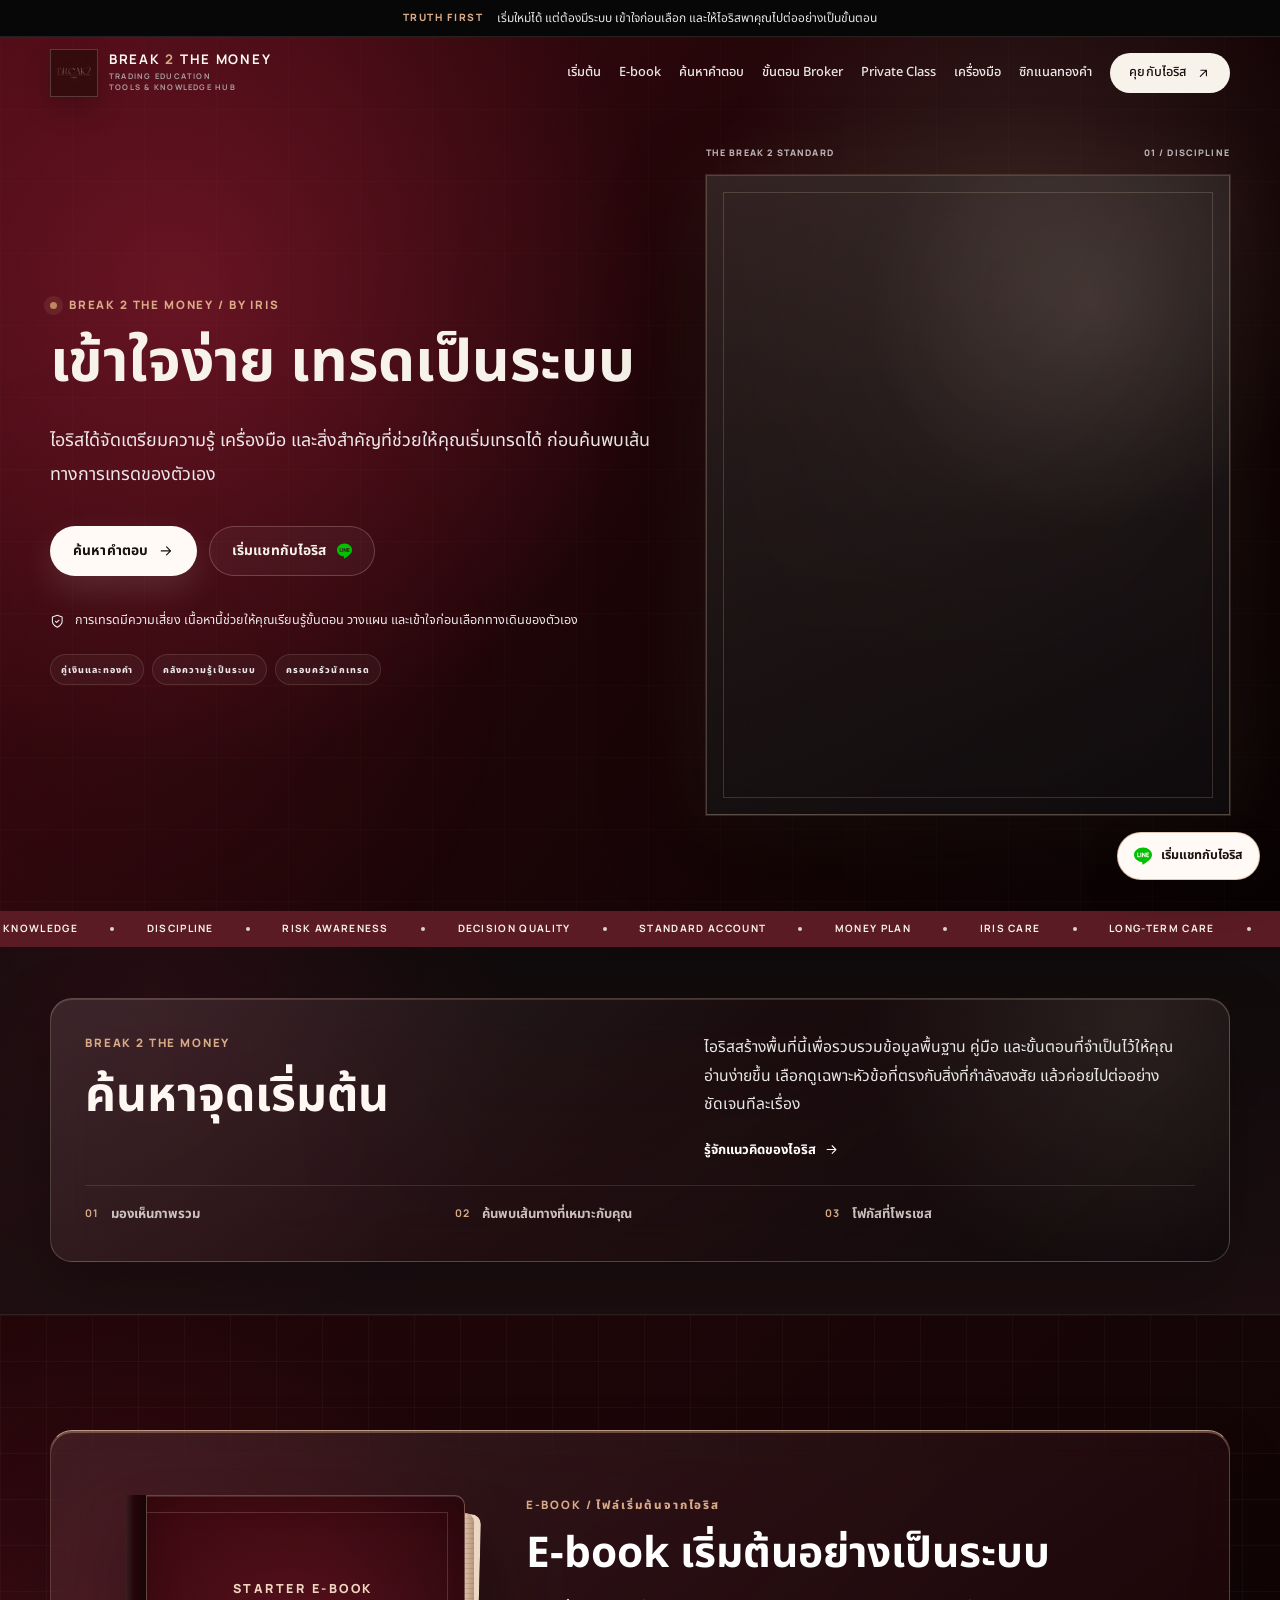
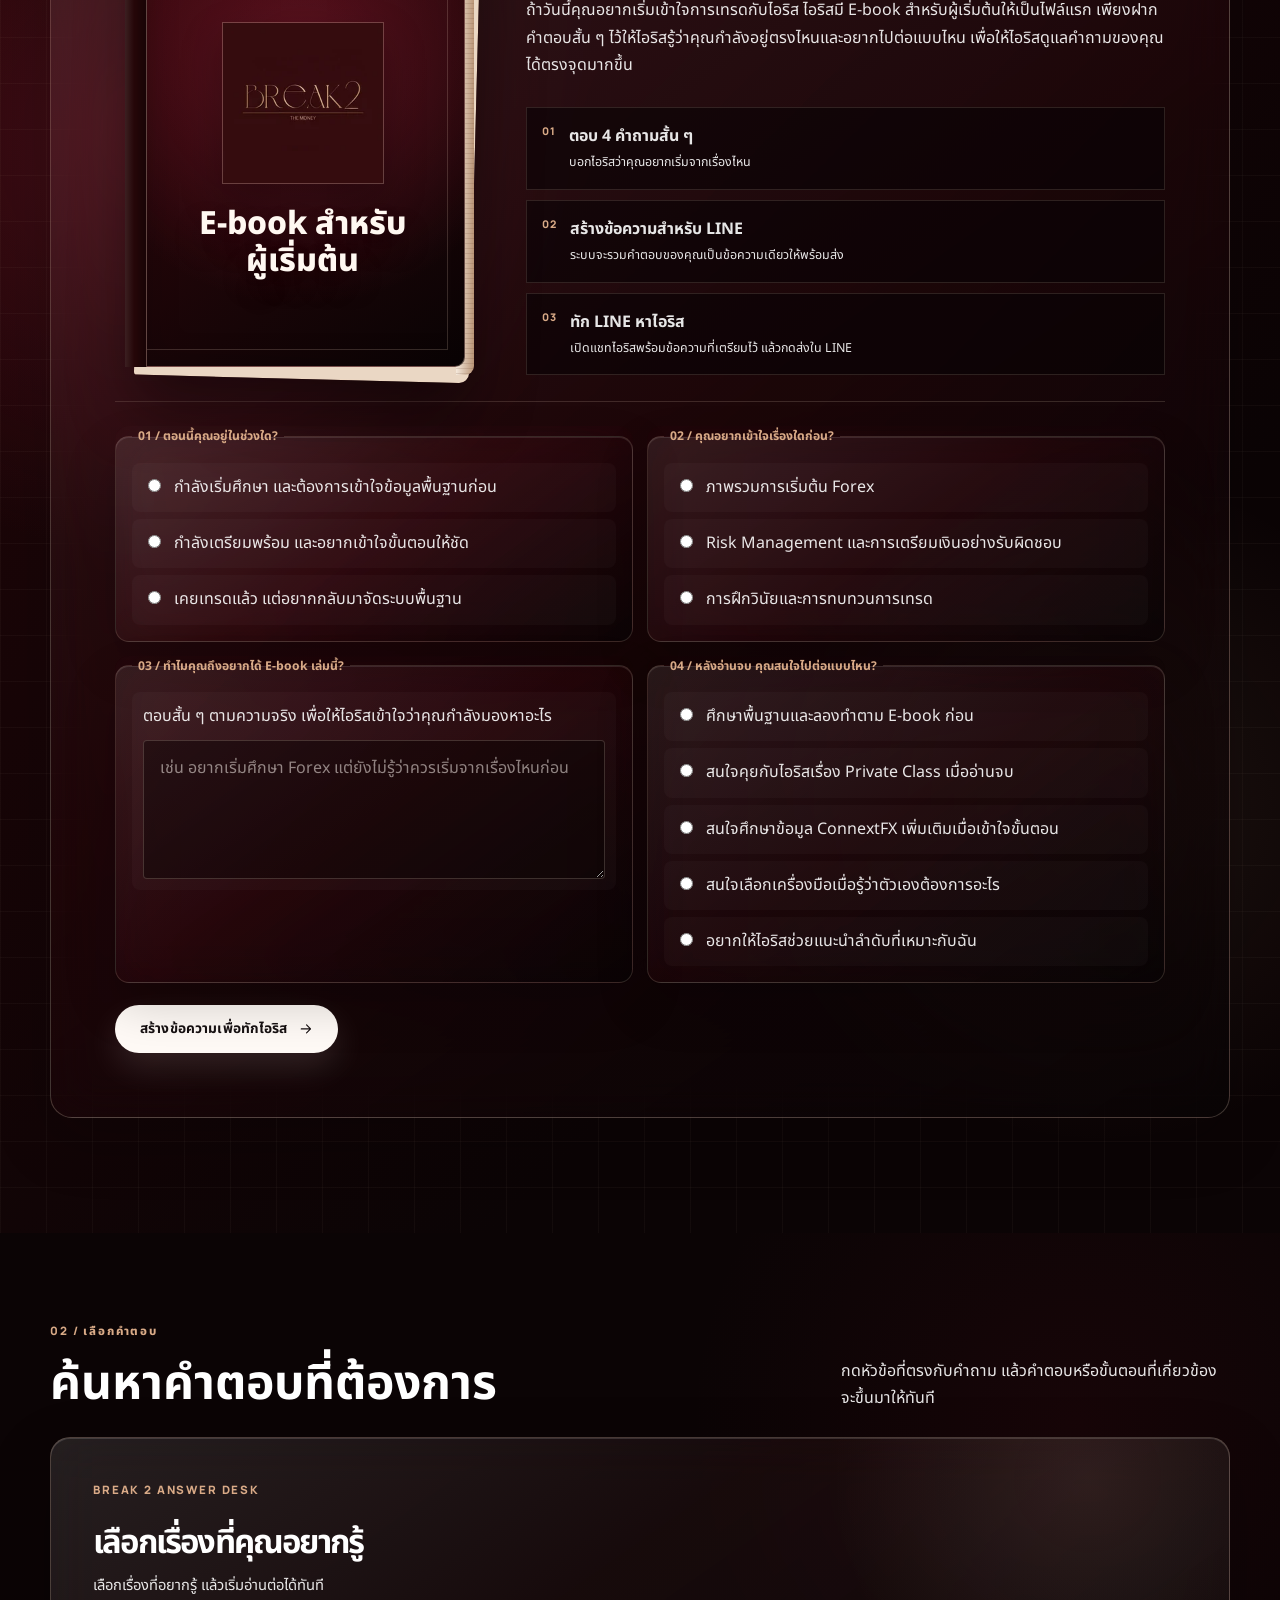
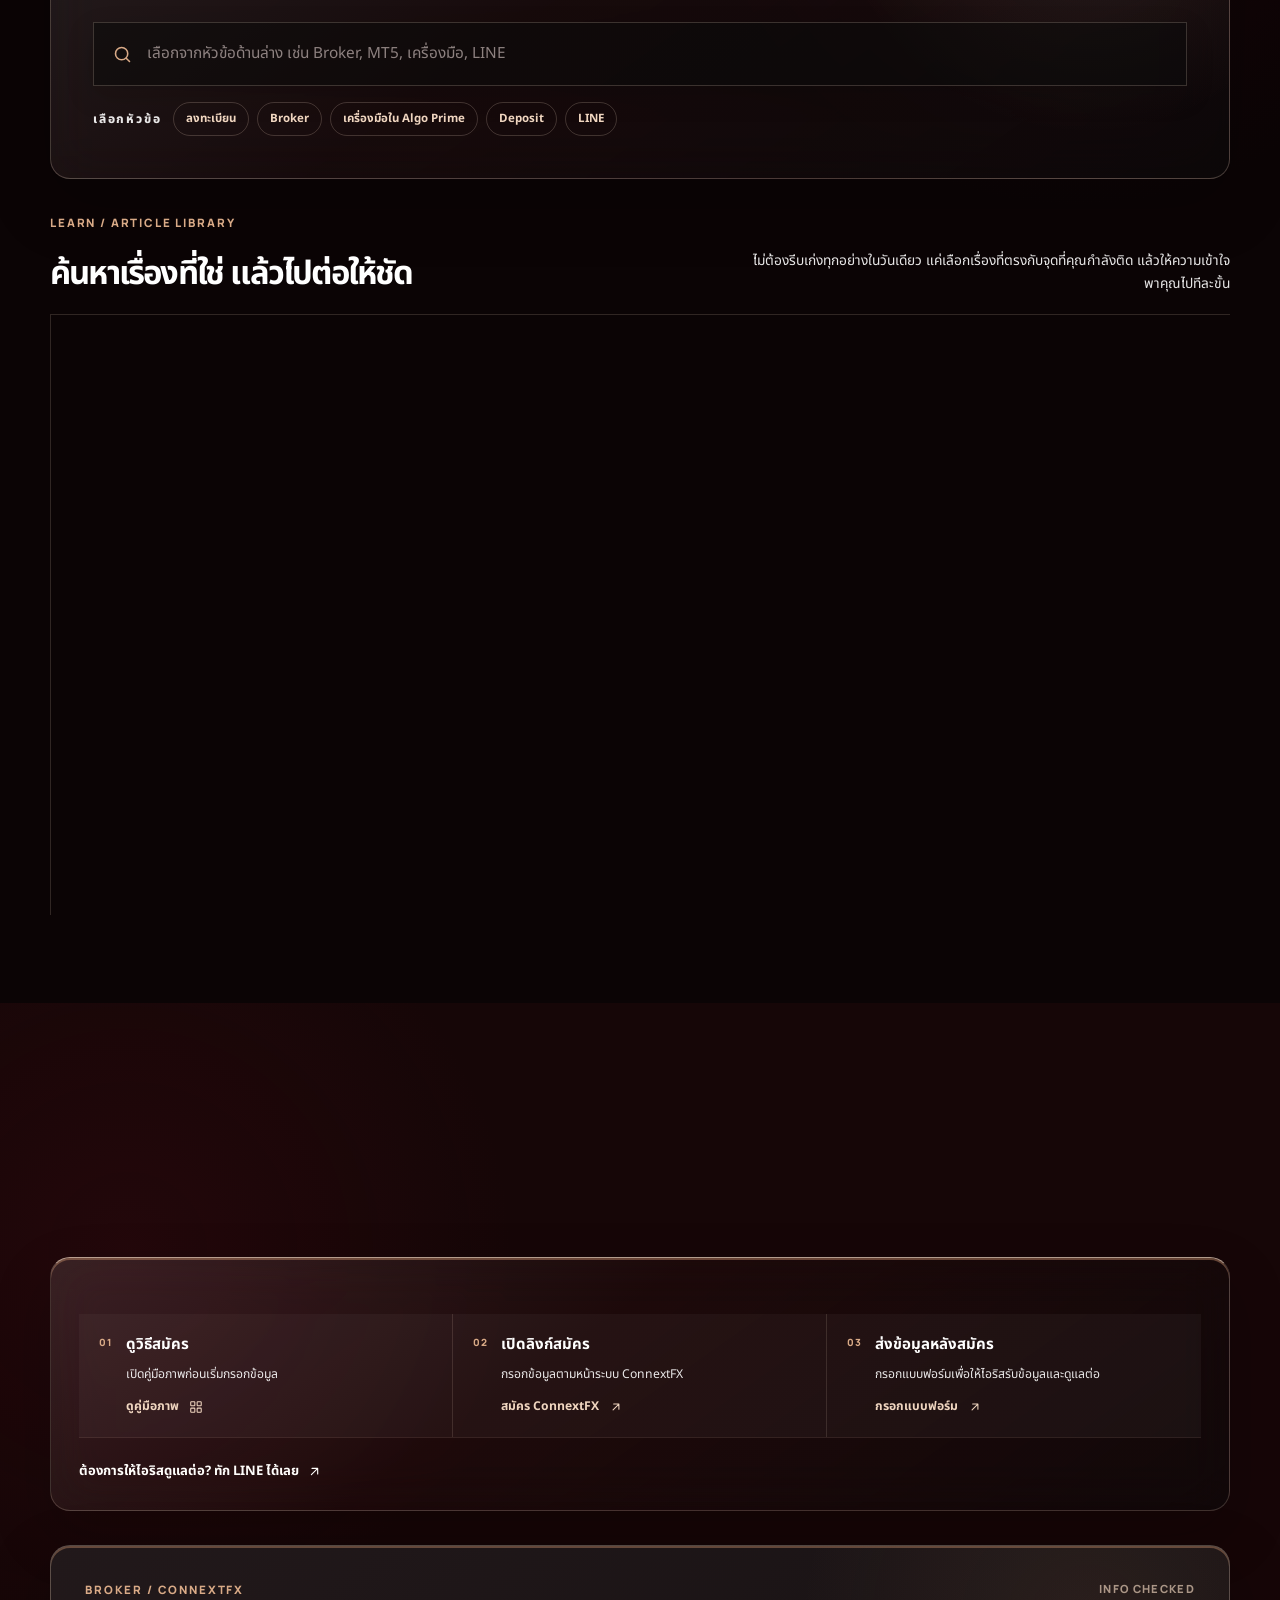
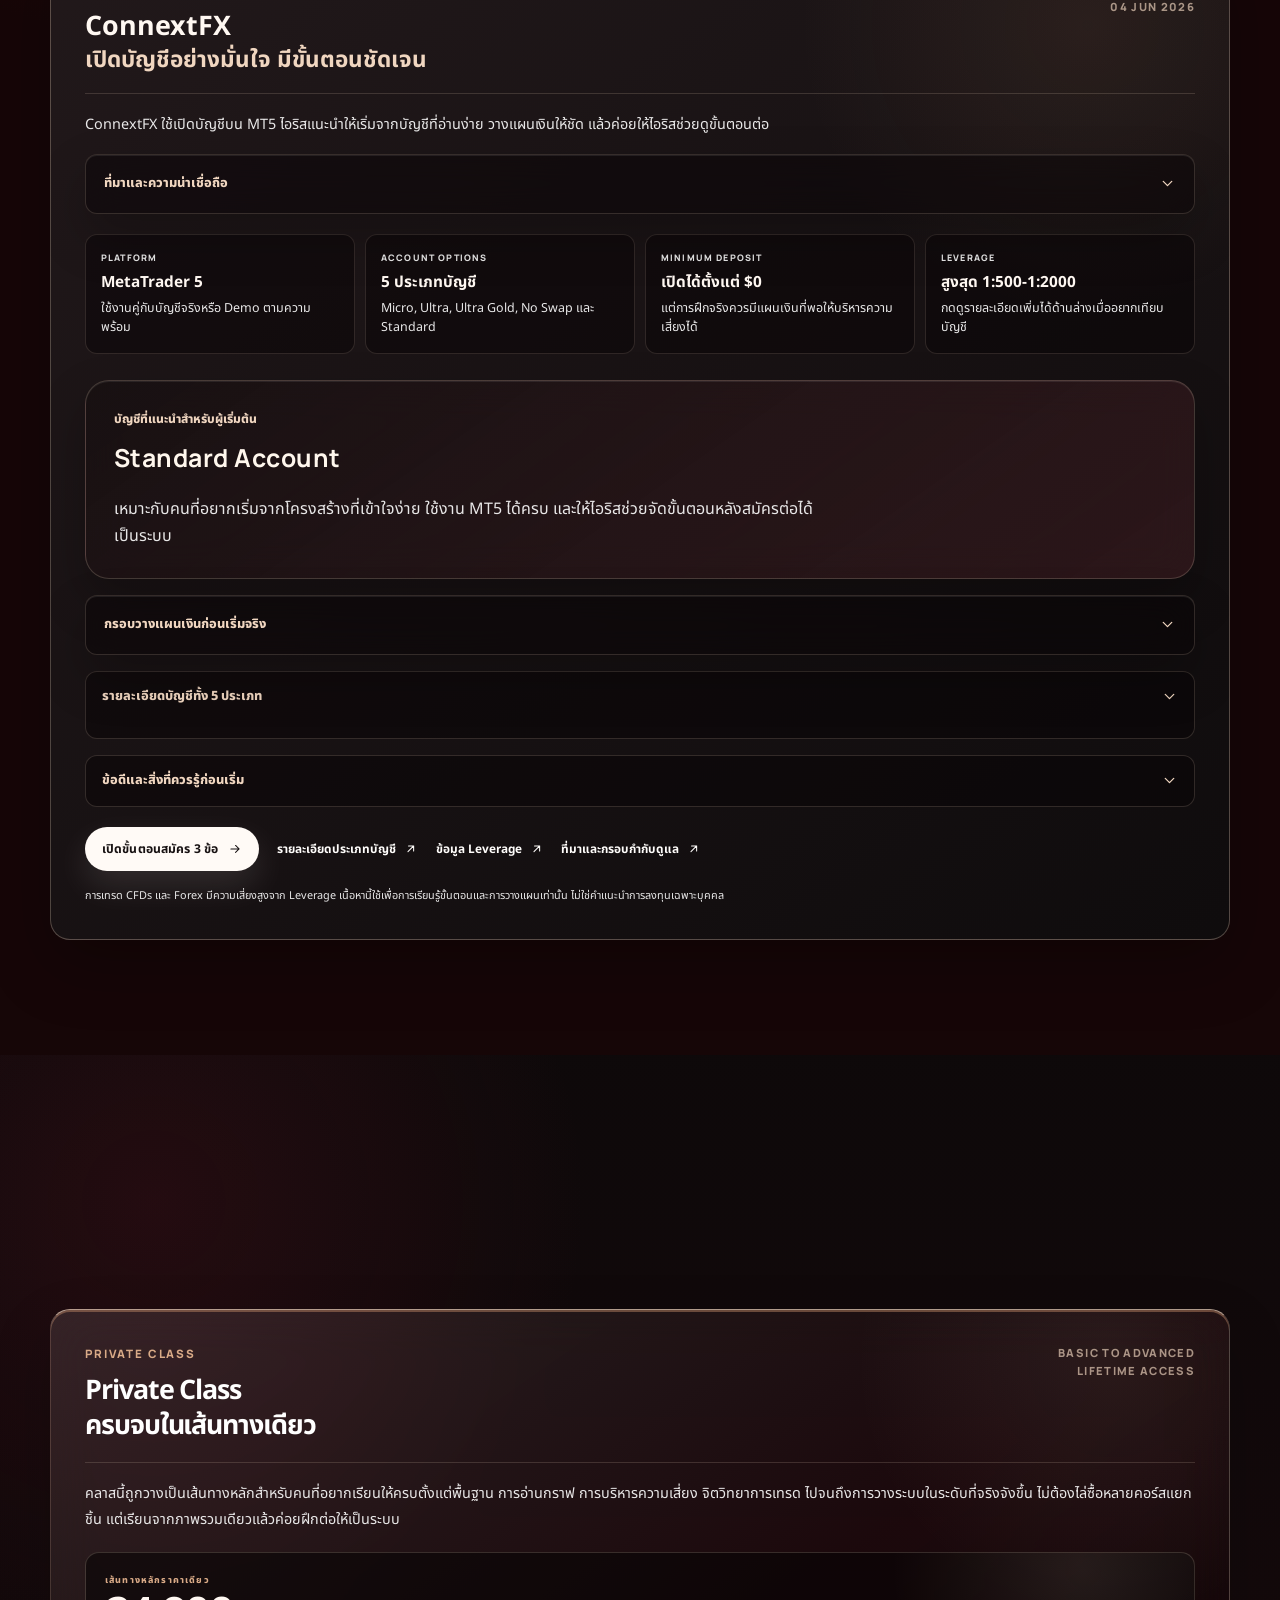
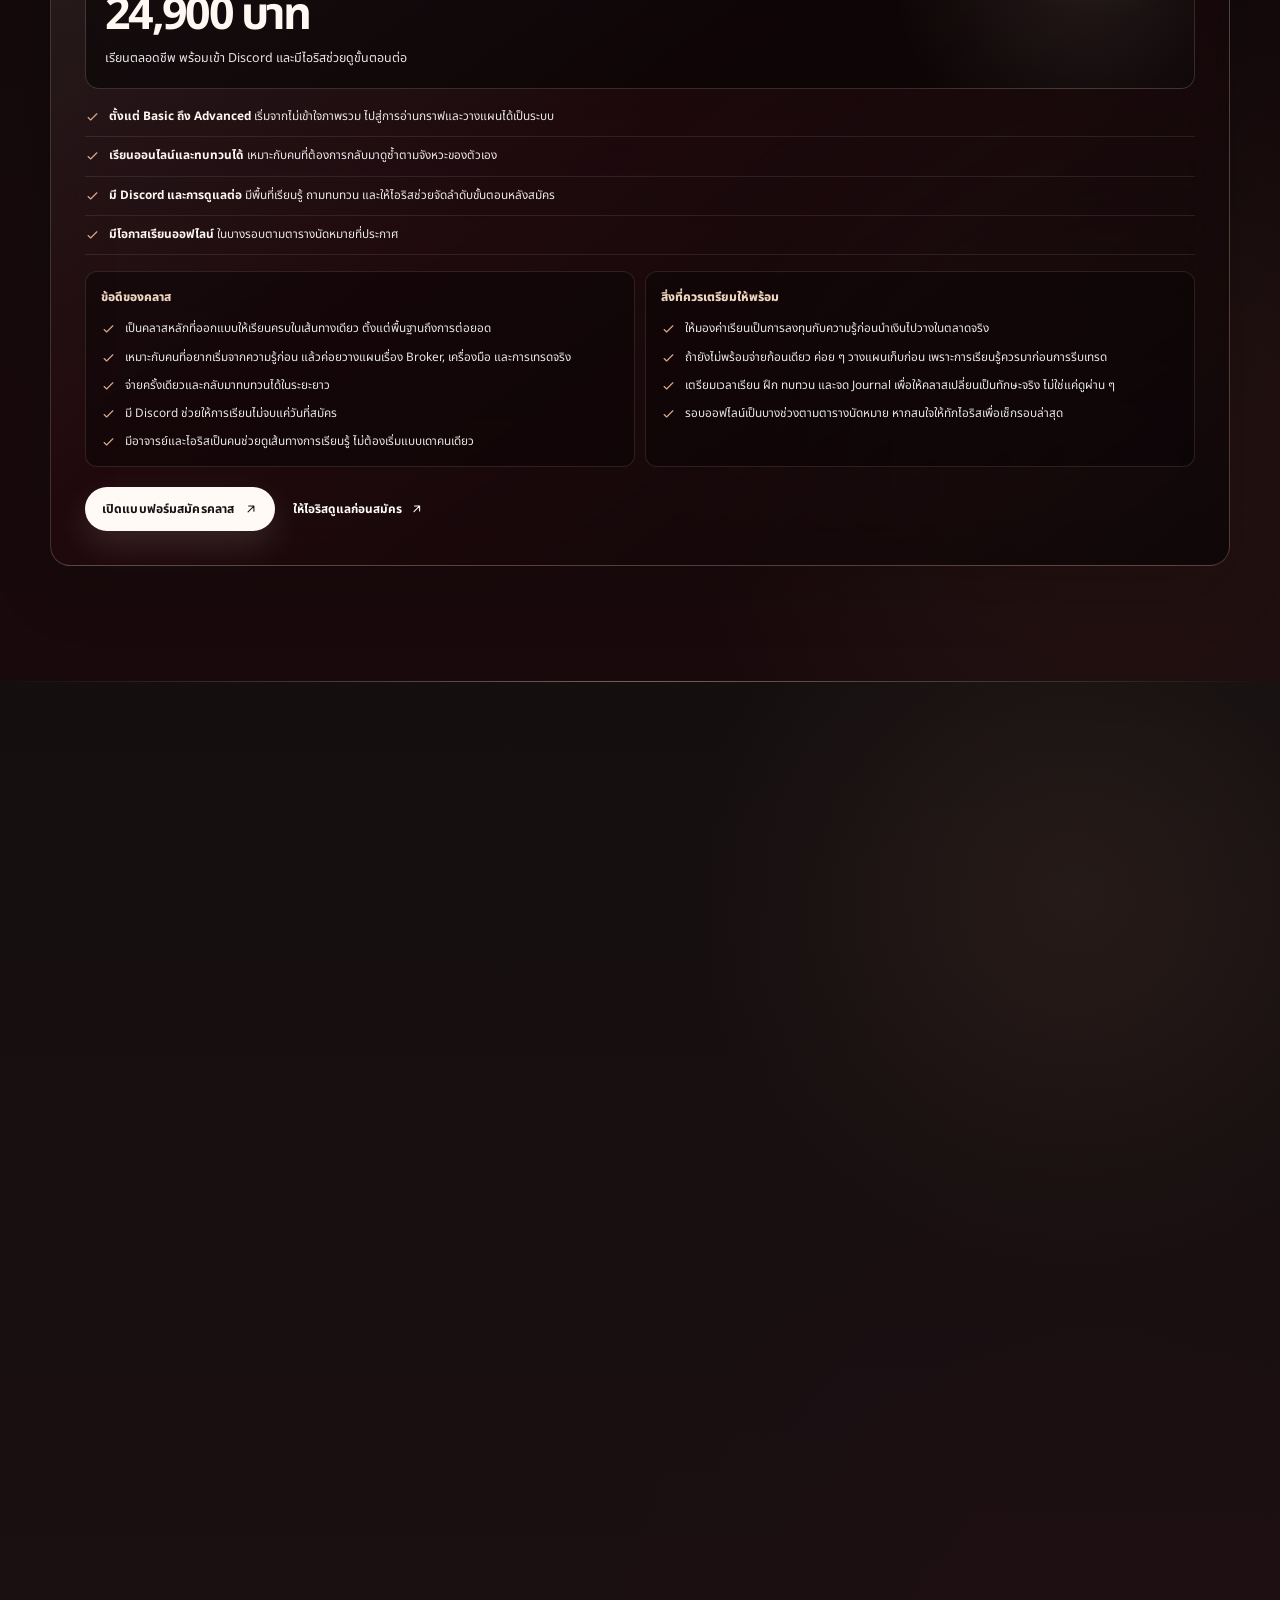
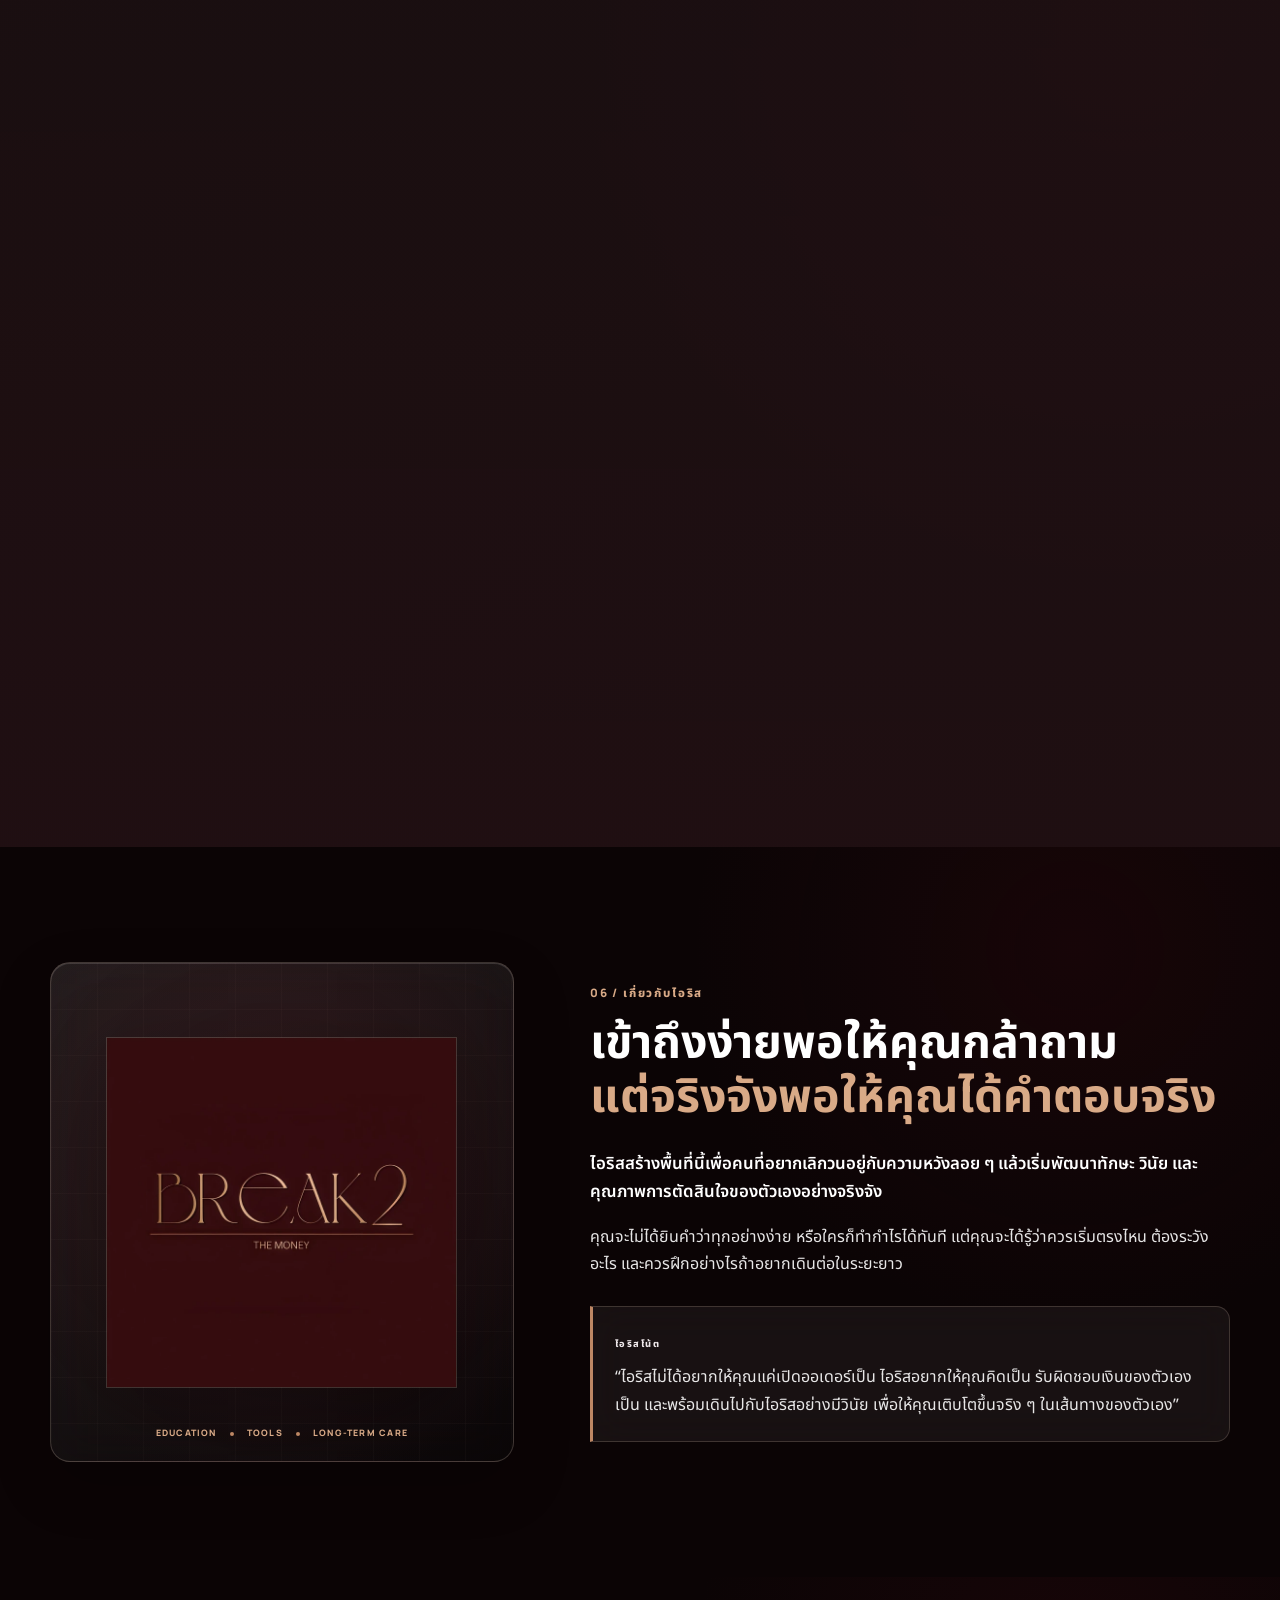
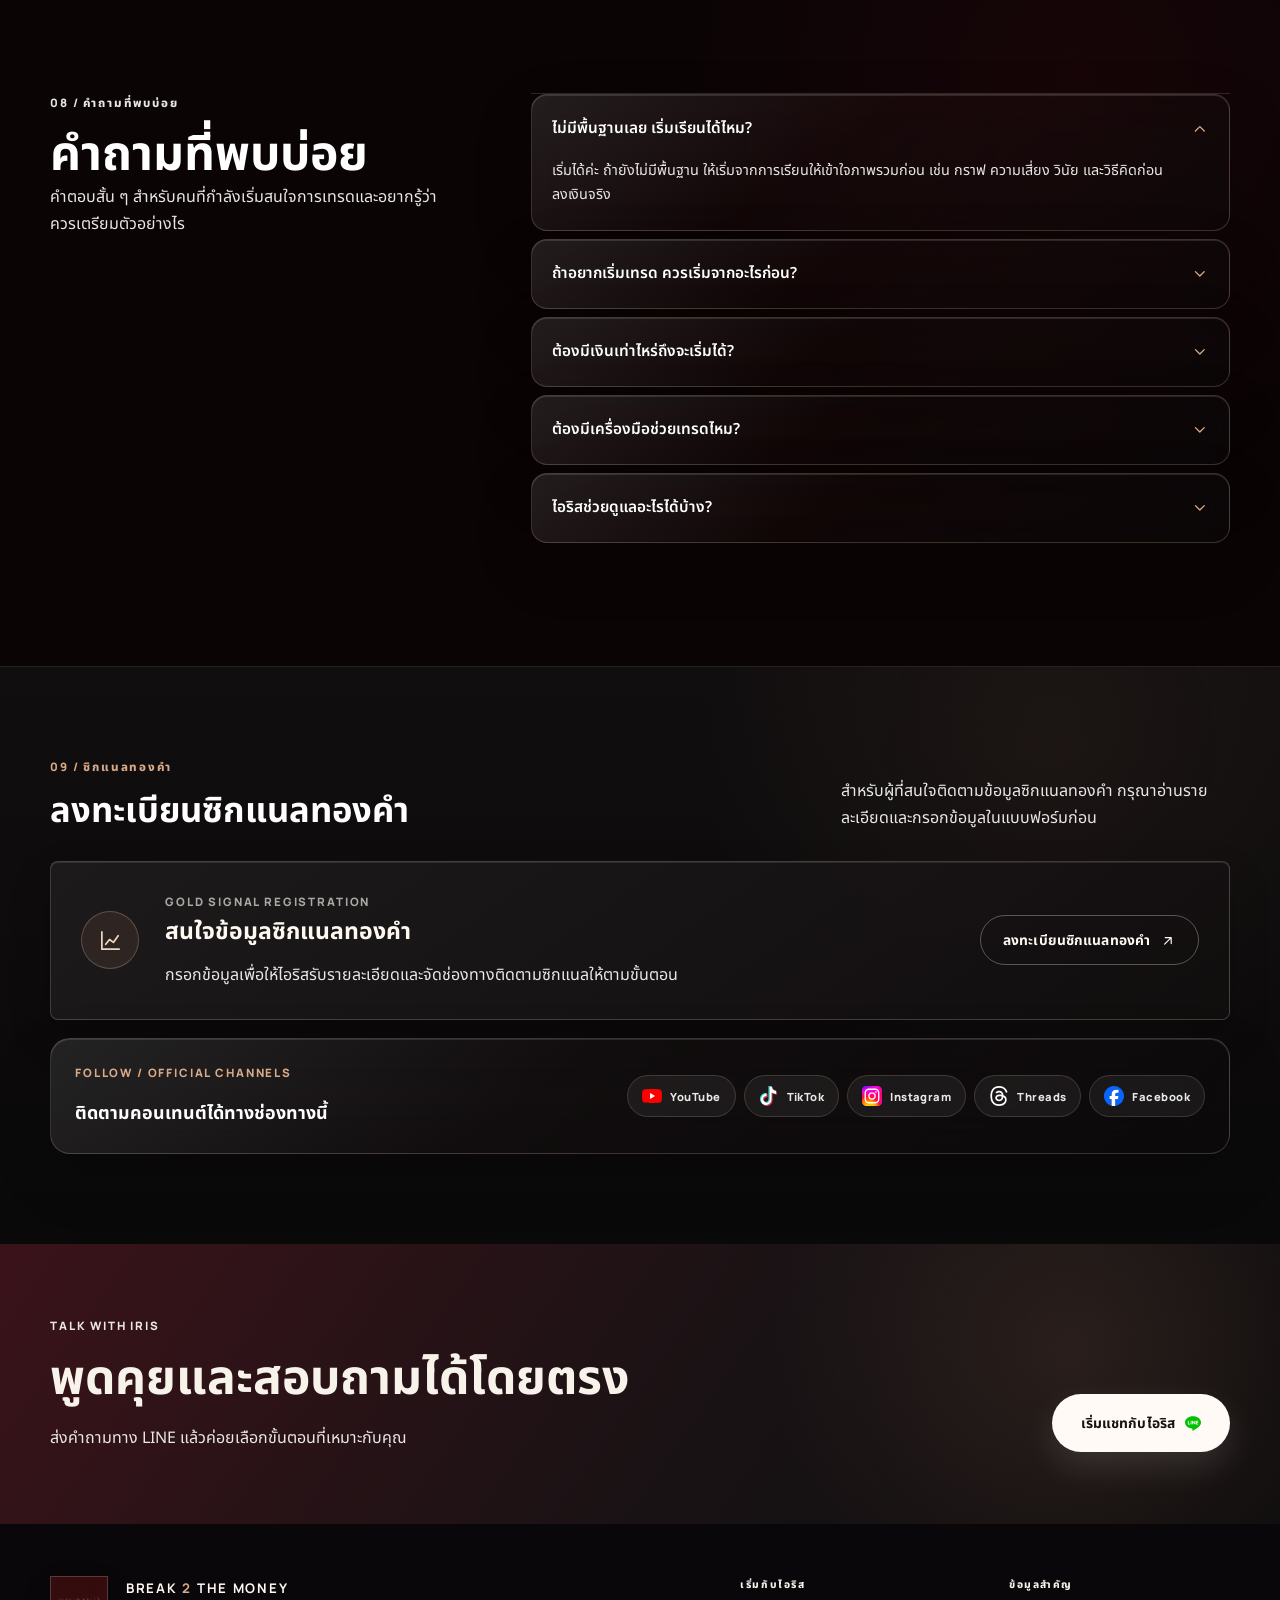
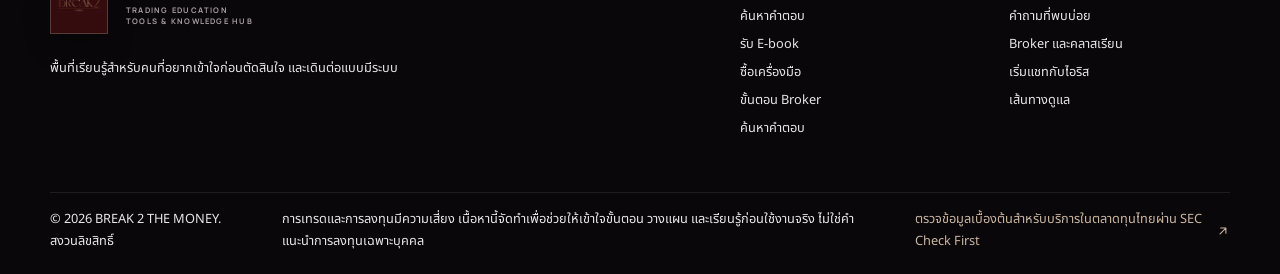
==== index.html @ 86b3ea26 "Soften tools section copy" ====
<!DOCTYPE html>
<html lang="th">
<head>
  <meta charset="UTF-8" />
  <meta name="viewport" content="width=device-width, initial-scale=1.0" />
  <meta name="theme-color" content="#160406" />
  <title>BREAK 2 THE MONEY | Trading Education & Tools Hub</title>
  <meta
    name="description"
    content="BREAK 2 THE MONEY พื้นที่เรียนรู้ด้านการเทรด เครื่องมือช่วยวิเคราะห์ และช่องทางเริ่มต้นสำหรับคนที่อยากเข้าใจก่อนตัดสินใจ สร้างระบบ วินัย และความรับผิดชอบกับเงินของตัวเอง"
  />
    <link rel="stylesheet" href="styles.css?v=20260606-mobile-section-rhythm-1" />
</head>
<body>
  <a class="skip-link" href="#main-content">ข้ามไปยังเนื้อหาหลัก</a>

  <svg class="icon-sprite" aria-hidden="true">
    <symbol id="icon-arrow-up-right" viewBox="0 0 24 24">
      <path d="M7 17 17 7M8 7h9v9" />
    </symbol>
    <symbol id="icon-arrow-right" viewBox="0 0 24 24">
      <path d="M5 12h14m-6-6 6 6-6 6" />
    </symbol>
    <symbol id="icon-book" viewBox="0 0 24 24">
      <path d="M4 19.5A2.5 2.5 0 0 1 6.5 17H20" />
      <path d="M6.5 2H20v20H6.5A2.5 2.5 0 0 1 4 19.5v-15A2.5 2.5 0 0 1 6.5 2Z" />
    </symbol>
    <symbol id="icon-chart" viewBox="0 0 24 24">
      <path d="M3 3v18h18" />
      <path d="m7 16 4-5 4 3 5-7" />
    </symbol>
    <symbol id="icon-check" viewBox="0 0 24 24">
      <path d="m5 12 4 4L19 6" />
    </symbol>
    <symbol id="icon-chevron-down" viewBox="0 0 24 24">
      <path d="m6 9 6 6 6-6" />
    </symbol>
    <symbol id="icon-chevron-left" viewBox="0 0 24 24">
      <path d="m15 18-6-6 6-6" />
    </symbol>
    <symbol id="icon-chevron-right" viewBox="0 0 24 24">
      <path d="m9 18 6-6-6-6" />
    </symbol>
    <symbol id="icon-close" viewBox="0 0 24 24">
      <path d="M18 6 6 18M6 6l12 12" />
    </symbol>
    <symbol id="icon-compass" viewBox="0 0 24 24">
      <circle cx="12" cy="12" r="10" />
      <path d="m16 8-3 5-5 3 3-5 5-3Z" />
    </symbol>
    <symbol id="icon-download" viewBox="0 0 24 24">
      <path d="M21 15v4a2 2 0 0 1-2 2H5a2 2 0 0 1-2-2v-4" />
      <path d="m7 10 5 5 5-5M12 15V3" />
    </symbol>
    <symbol id="icon-grid" viewBox="0 0 24 24">
      <rect width="7" height="7" x="3" y="3" rx="1" />
      <rect width="7" height="7" x="14" y="3" rx="1" />
      <rect width="7" height="7" x="14" y="14" rx="1" />
      <rect width="7" height="7" x="3" y="14" rx="1" />
    </symbol>
    <symbol id="icon-layers" viewBox="0 0 24 24">
      <path d="m12 2 9 5-9 5-9-5 9-5Z" />
      <path d="m3 12 9 5 9-5M3 17l9 5 9-5" />
    </symbol>
    <symbol id="icon-menu" viewBox="0 0 24 24">
      <path d="M4 6h16M4 12h16M4 18h16" />
    </symbol>
    <symbol id="icon-message" viewBox="0 0 24 24">
      <path d="M21 15a4 4 0 0 1-4 4H8l-5 3V7a4 4 0 0 1 4-4h10a4 4 0 0 1 4 4Z" />
    </symbol>
    <symbol id="icon-play" viewBox="0 0 24 24">
      <path d="m5 3 14 9-14 9V3Z" />
    </symbol>
    <symbol id="icon-search" viewBox="0 0 24 24">
      <circle cx="11" cy="11" r="7" />
      <path d="m20 20-3.5-3.5" />
    </symbol>
    <symbol id="icon-shield" viewBox="0 0 24 24">
      <path d="M12 22s8-4 8-10V5l-8-3-8 3v7c0 6 8 10 8 10Z" />
      <path d="m9 12 2 2 4-4" />
    </symbol>
    <symbol id="icon-target" viewBox="0 0 24 24">
      <circle cx="12" cy="12" r="9" />
      <circle cx="12" cy="12" r="5" />
      <circle cx="12" cy="12" r="1" />
    </symbol>
    <symbol id="icon-tool" viewBox="0 0 24 24">
      <path d="M14.7 6.3a4 4 0 0 0-5 5L3 18v3h3l6.7-6.7a4 4 0 0 0 5-5L15 12l-3-3 2.7-2.7Z" />
    </symbol>
    <symbol id="icon-user" viewBox="0 0 24 24">
      <circle cx="12" cy="8" r="4" />
      <path d="M4 22a8 8 0 0 1 16 0" />
    </symbol>
    <symbol id="icon-wallet" viewBox="0 0 24 24">
      <path d="M20 7V6a2 2 0 0 0-2-2H5a3 3 0 0 0 0 6h15v8a2 2 0 0 1-2 2H5a3 3 0 0 1-3-3V7" />
      <path d="M16 14h.01" />
    </symbol>
  </svg>

  <div class="truth-bar">
    <div class="container truth-bar__inner">
      <span class="truth-bar__label">TRUTH FIRST</span>
      <p>เริ่มใหม่ได้ แต่ต้องมีระบบ เข้าใจก่อนเลือก และให้ไอริสพาคุณไปต่ออย่างเป็นขั้นตอน</p>
    </div>
  </div>

  <header class="site-header" id="site-header">
    <nav class="nav container" aria-label="เมนูหลัก">
      <a class="brand" href="#top" aria-label="BREAK 2 THE MONEY หน้าแรก">
        <img class="brand__logo" src="break2-the-money-logo-240.webp" alt="" width="240" height="240" />
        <span class="brand__text">
          <span class="brand__word">BREAK <span>2</span> THE MONEY</span>
          <span class="brand__descriptor">Trading Education<br />Tools & Knowledge Hub</span>
        </span>
      </a>

      <button class="nav-toggle" id="nav-toggle" type="button" aria-expanded="false" aria-controls="nav-menu">
        <span class="sr-only">เปิดเมนู</span>
        <svg class="icon"><use href="#icon-menu"></use></svg>
      </button>

      <div class="nav-menu" id="nav-menu">
        <a href="#knowledge">เริ่มต้น</a>
        <a href="#ebook">E-book</a>
        <a href="#knowledge">ค้นหาคำตอบ</a>
        <a href="#register">ขั้นตอน Broker</a>
        <a href="#decision-details">Private Class</a>
        <a href="#tools-store">เครื่องมือ</a>
        <a href="#channels">ซิกแนลทองคำ</a>
        <a class="button button--small button--light" href="https://lin.ee/J6u5PlE" target="_blank" rel="noopener noreferrer">
          คุยกับไอริส
          <svg class="icon"><use href="#icon-arrow-up-right"></use></svg>
        </a>
      </div>
    </nav>
  </header>

  <main id="main-content">
    <section class="hero" id="top">
      <div class="hero__texture" aria-hidden="true"></div>
      <div class="hero__grid container">
        <div class="hero__content reveal">
          <p class="eyebrow eyebrow--light">
            <span class="eyebrow__dot"></span>
            BREAK 2 THE MONEY / BY IRIS
          </p>
          <h1>เข้าใจง่าย เทรดเป็นระบบ</h1>
          <picture class="hero-visual__mobile">
            <source type="image/webp" srcset="iris-podcast-480.webp 480w, iris-podcast-900.webp 900w" sizes="100vw" />
            <img
              src="iris-podcast-480.webp"
              alt="Iris พูดคุยผ่านไมโครโฟนในบรรยากาศมืออาชีพ"
              width="480"
              height="720"
              decoding="async"
            />
          </picture>
          <p class="hero__lead">
            ไอริสได้จัดเตรียมความรู้ เครื่องมือ และสิ่งสำคัญที่ช่วยให้คุณเริ่มเทรดได้
            ก่อนค้นพบเส้นทางการเทรดของตัวเอง
          </p>
          <div class="hero__actions">
            <a class="button button--primary" href="#knowledge">
              ค้นหาคำตอบ
              <svg class="icon"><use href="#icon-arrow-right"></use></svg>
            </a>
            <a class="button button--ghost" href="https://lin.ee/J6u5PlE" target="_blank" rel="noopener noreferrer">
              เริ่มแชทกับไอริส
              <img class="platform-icon" src="assets/platform-icons/line.svg" alt="" width="24" height="24" />
            </a>
          </div>
          <div class="hero__note">
            <svg class="icon"><use href="#icon-shield"></use></svg>
            <span>การเทรดมีความเสี่ยง เนื้อหานี้ช่วยให้คุณเรียนรู้ขั้นตอน วางแผน และเข้าใจก่อนเลือกทางเดินของตัวเอง</span>
          </div>
          <div class="hero__pill-row" aria-label="สิ่งที่ไอริสช่วยคุณได้">
            <span>คู่เงินและทองคำ</span>
            <span>คลังความรู้เป็นระบบ</span>
            <span>ครอบครัวนักเทรด</span>
          </div>
        </div>

        <div class="hero-visual reveal reveal-delay-1" aria-label="ภาพ Iris ผู้สร้างพื้นที่เรียนรู้ด้านการเทรด">
          <div class="hero-visual__frame">
            <picture class="hero-visual__picture">
              <source
                type="image/webp"
                srcset="iris-podcast-480.webp 480w, iris-podcast-900.webp 900w"
                sizes="(max-width: 620px) 100vw, (max-width: 1080px) 520px, 430px"
              />
              <img
                src="iris-podcast-900.webp"
                alt="Iris พูดคุยผ่านไมโครโฟนในบรรยากาศมืออาชีพ"
                width="900"
                height="1350"
                fetchpriority="high"
                decoding="async"
              />
            </picture>
          </div>
          <div class="hero-visual__topline">
            <span>THE BREAK 2 STANDARD</span>
            <span>01 / DISCIPLINE</span>
          </div>
          <div class="hero-visual__card hero-visual__card--left">
            <span class="mini-label">THINK BEFORE TRADE</span>
            <strong>Plan <i></i> Risk <i></i> Review</strong>
          </div>
        </div>
      </div>

      <div class="signal-strip">
        <div class="signal-strip__track">
          <div class="signal-strip__group">
            <span>KNOWLEDGE</span><i></i><span>DISCIPLINE</span><i></i><span>RISK AWARENESS</span><i></i>
            <span>DECISION QUALITY</span><i></i><span>STANDARD ACCOUNT</span><i></i><span>MONEY PLAN</span><i></i>
            <span>IRIS CARE</span><i></i><span>LONG-TERM CARE</span><i></i>
          </div>
          <div class="signal-strip__group" aria-hidden="true">
            <span>KNOWLEDGE</span><i></i><span>DISCIPLINE</span><i></i><span>RISK AWARENESS</span><i></i>
            <span>DECISION QUALITY</span><i></i><span>STANDARD ACCOUNT</span><i></i><span>MONEY PLAN</span><i></i>
            <span>IRIS CARE</span><i></i><span>LONG-TERM CARE</span><i></i>
          </div>
        </div>
      </div>
    </section>

    <section class="iris-entry" aria-label="แนะนำ Iris และแนวคิดของ BREAK 2 THE MONEY">
      <div class="container">
        <div class="iris-entry__panel reveal">
          <div class="iris-entry__headline">
            <p class="eyebrow">BREAK 2 THE MONEY</p>
            <h2>ค้นหาจุดเริ่มต้น</h2>
          </div>
          <div class="iris-entry__copy">
            <p>
              ไอริสสร้างพื้นที่นี้เพื่อรวบรวมข้อมูลพื้นฐาน คู่มือ และขั้นตอนที่จำเป็นไว้ให้คุณอ่านง่ายขึ้น
              เลือกดูเฉพาะหัวข้อที่ตรงกับสิ่งที่กำลังสงสัย แล้วค่อยไปต่ออย่างชัดเจนทีละเรื่อง
            </p>
            <a class="text-link" href="#about">
              รู้จักแนวคิดของไอริส
              <svg class="icon"><use href="#icon-arrow-right"></use></svg>
            </a>
          </div>
          <div class="iris-entry__principles" aria-label="หลักคิดของไอริส">
            <span><strong>01</strong> มองเห็นภาพรวม</span>
            <span><strong>02</strong> ค้นพบเส้นทางที่เหมาะกับคุณ</span>
            <span><strong>03</strong> โฟกัสที่โพรเซส</span>
          </div>
        </div>
      </div>
    </section>

    <section class="pathway section section--soft" id="pathway">
      <div class="container">
        <div class="section-intro section-intro--split reveal">
          <div>
            <p class="eyebrow">เส้นทางแนะนำ / ไอริสช่วยจัดลำดับ</p>
            <h2>เลือกสถานะของคุณ</h2>
          </div>
          <p>ไม่ต้องอ่านทุกอย่างพร้อมกัน เลือกสถานะที่ตรงกับตัวเอง แล้วไอริสจะช่วยจัดลำดับเรื่องที่ควรรู้ก่อน</p>
        </div>

        <div class="path-selector reveal reveal-delay-1" role="tablist" aria-label="เลือกสถานะการเรียนรู้">
          <button class="path-card is-active" type="button" role="tab" aria-selected="true" data-stage="beginner">
            <span class="path-card__number">01</span>
            <span class="path-card__content">
              <strong>ฉันเพิ่งเริ่ม</strong>
              <small>ยังอยากเข้าใจภาพรวมก่อน</small>
            </span>
            <svg class="icon"><use href="#icon-arrow-right"></use></svg>
          </button>
          <button class="path-card" type="button" role="tab" aria-selected="false" data-stage="ready">
            <span class="path-card__number">02</span>
            <span class="path-card__content">
              <strong>ฉันกำลังเตรียมพร้อม</strong>
              <small>อยากรู้เรื่องเครื่องมือและความเสี่ยง</small>
            </span>
            <svg class="icon"><use href="#icon-arrow-right"></use></svg>
          </button>
          <button class="path-card" type="button" role="tab" aria-selected="false" data-stage="growth">
            <span class="path-card__number">03</span>
            <span class="path-card__content">
              <strong>ฉันอยากพัฒนาระบบ</strong>
              <small>ต้องการเรียนและ review ให้จริงจังขึ้น</small>
            </span>
            <svg class="icon"><use href="#icon-arrow-right"></use></svg>
          </button>
        </div>

        <div class="route-panel reveal" id="route-panel" aria-live="polite">
          <div class="route-panel__head">
            <p class="eyebrow">เส้นทางแนะนำสำหรับคุณ</p>
            <h3 id="route-title">เริ่มจากการเข้าใจภาพรวมก่อนเลือกขั้นตอนถัดไป</h3>
            <p id="route-description">คุณยังไม่ต้องรีบเลือกบริการหรือเครื่องมือ เริ่มจากคำศัพท์ พื้นฐานตลาด และการมองความเสี่ยงให้เป็นก่อน</p>
          </div>
          <ol class="route-steps" id="route-steps">
            <li><span>01</span><strong>Broker คืออะไร</strong><small>รู้จักหน้าที่และเช็กลิสต์พื้นฐาน</small></li>
            <li><span>02</span><strong>พื้นฐาน Risk Management</strong><small>รู้ก่อนว่าตัวเองรับความเสี่ยงได้แค่ไหน</small></li>
            <li><span>03</span><strong>เริ่ม Trade Journal</strong><small>บันทึกเพื่อเห็นพฤติกรรมของตัวเอง</small></li>
          </ol>
          <a class="text-link" href="#knowledge">
            เปิดคลังความรู้ตามเส้นทางนี้
            <svg class="icon"><use href="#icon-arrow-right"></use></svg>
          </a>
        </div>
      </div>
    </section>

    <section class="ebook section" id="ebook">
      <div class="container">
        <div class="ebook-panel reveal">
          <figure class="ebook-panel__media">
            <div class="ebook-book" role="img" aria-label="ปก E-book สำหรับผู้เริ่มต้น BREAK 2 THE MONEY">
              <span class="ebook-book__spine" aria-hidden="true"></span>
              <div class="ebook-book__cover">
                <span class="ebook-book__label">STARTER E-BOOK</span>
                <img src="break2-the-money-logo-240.webp" alt="" width="240" height="240" loading="lazy" decoding="async" />
                <strong class="ebook-book__title">E-book สำหรับผู้เริ่มต้น</strong>
              </div>
            </div>
            <div class="ebook-book__desktop-note" aria-label="สิ่งที่ E-book ช่วยจัดลำดับ">
              <p>ใช้ไฟล์นี้เพื่อ</p>
              <ul>
                <li><span>01</span><strong>เห็นจุดเริ่มของตัวเอง</strong></li>
                <li><span>02</span><strong>เข้าใจภาพรวมก่อนเลือกทาง</strong></li>
                <li><span>03</span><strong>คุยกับไอริสได้ตรงประเด็นขึ้น</strong></li>
              </ul>
            </div>
            <div class="ebook-book__desktop-summary">
              <span>IRIS STARTER GUIDE</span>
              <strong>อ่านให้รู้ทาง แล้วค่อยคุยต่อให้ตรงจุด</strong>
              <p>เหมาะกับคนที่อยากเริ่มแบบมีระบบ ไม่ต้องไล่เปิดหลายลิงก์ตั้งแต่วันแรก</p>
            </div>
          </figure>

          <div class="ebook-panel__content">
            <p class="eyebrow">E-BOOK / ไฟล์เริ่มต้นจากไอริส</p>
            <h2>E-book เริ่มต้นอย่างเป็นระบบ</h2>
            <p class="ebook-panel__lead">
              ถ้าวันนี้คุณอยากเริ่มเข้าใจการเทรดกับไอริส ไอริสมี E-book สำหรับผู้เริ่มต้นให้เป็นไฟล์แรก
              เพียงฝากคำตอบสั้น ๆ ไว้ให้ไอริสรู้ว่าคุณกำลังอยู่ตรงไหนและอยากไปต่อแบบไหน
              เพื่อให้ไอริสดูแลคำถามของคุณได้ตรงจุดมากขึ้น
            </p>

            <ol class="ebook-steps" aria-label="ขั้นตอนรับ E-book">
              <li><span>01</span><p><strong>ตอบ 4 คำถามสั้น ๆ</strong><small>บอกไอริสว่าคุณอยากเริ่มจากเรื่องไหน</small></p></li>
              <li><span>02</span><p><strong>สร้างข้อความสำหรับ LINE</strong><small>ระบบจะรวมคำตอบของคุณเป็นข้อความเดียวให้พร้อมส่ง</small></p></li>
              <li><span>03</span><p><strong>ทัก LINE หาไอริส</strong><small>เปิดแชทไอริสพร้อมข้อความที่เตรียมไว้ แล้วกดส่งใน LINE</small></p></li>
            </ol>
          </div>

          <div class="ebook-panel__form-area">
            <form class="ebook-form" id="ebook-form">
              <fieldset>
                <legend>01 / ตอนนี้คุณอยู่ในช่วงใด?</legend>
                <label><input type="radio" name="ebook-stage" value="เริ่มศึกษา" required /><span>กำลังเริ่มศึกษา และต้องการเข้าใจข้อมูลพื้นฐานก่อน</span></label>
                <label><input type="radio" name="ebook-stage" value="เตรียมพร้อม" /><span>กำลังเตรียมพร้อม และอยากเข้าใจขั้นตอนให้ชัด</span></label>
                <label><input type="radio" name="ebook-stage" value="พัฒนาระบบ" /><span>เคยเทรดแล้ว แต่อยากกลับมาจัดระบบพื้นฐาน</span></label>
              </fieldset>
              <fieldset>
                <legend>02 / คุณอยากเข้าใจเรื่องใดก่อน?</legend>
                <label><input type="radio" name="ebook-focus" value="ภาพรวมการเริ่มต้น" required /><span>ภาพรวมการเริ่มต้น Forex</span></label>
                <label><input type="radio" name="ebook-focus" value="ความเสี่ยง" /><span>Risk Management และการเตรียมเงินอย่างรับผิดชอบ</span></label>
                <label><input type="radio" name="ebook-focus" value="ระบบฝึก" /><span>การฝึกวินัยและการทบทวนการเทรด</span></label>
              </fieldset>
              <fieldset>
                <legend>03 / ทำไมคุณถึงอยากได้ E-book เล่มนี้?</legend>
                <label class="ebook-form__text-label" for="ebook-reason">
                  <span>ตอบสั้น ๆ ตามความจริง เพื่อให้ไอริสเข้าใจว่าคุณกำลังมองหาอะไร</span>
                  <textarea id="ebook-reason" name="ebook-reason" rows="4" minlength="10" maxlength="280" required placeholder="เช่น อยากเริ่มศึกษา Forex แต่ยังไม่รู้ว่าควรเริ่มจากเรื่องไหนก่อน"></textarea>
                </label>
              </fieldset>
              <fieldset>
                <legend>04 / หลังอ่านจบ คุณสนใจไปต่อแบบไหน?</legend>
                <label><input type="radio" name="ebook-next-step" value="ศึกษาพื้นฐานและลองทำตาม E-book ก่อน" required /><span>ศึกษาพื้นฐานและลองทำตาม E-book ก่อน</span></label>
                <label><input type="radio" name="ebook-next-step" value="สนใจคุยกับไอริสเรื่อง Private Class เมื่ออ่านจบ" /><span>สนใจคุยกับไอริสเรื่อง Private Class เมื่ออ่านจบ</span></label>
                <label><input type="radio" name="ebook-next-step" value="สนใจศึกษาข้อมูล ConnextFX เพิ่มเติมเมื่อเข้าใจขั้นตอน" /><span>สนใจศึกษาข้อมูล ConnextFX เพิ่มเติมเมื่อเข้าใจขั้นตอน</span></label>
                <label><input type="radio" name="ebook-next-step" value="สนใจเลือกเครื่องมือเมื่อรู้ว่าตัวเองต้องการอะไร" /><span>สนใจเลือกเครื่องมือเมื่อรู้ว่าตัวเองต้องการอะไร</span></label>
                <label><input type="radio" name="ebook-next-step" value="อยากให้ไอริสช่วยแนะนำลำดับที่เหมาะกับฉัน" /><span>อยากให้ไอริสช่วยแนะนำลำดับที่เหมาะกับฉัน</span></label>
              </fieldset>
              <button class="button button--primary" type="submit">
                สร้างข้อความเพื่อทักไอริส
                <svg class="icon"><use href="#icon-arrow-right"></use></svg>
              </button>
            </form>

            <div class="ebook-result" id="ebook-result" tabindex="-1" hidden>
              <p class="eyebrow">NEXT STEP / LINE OA</p>
              <h3>ส่งคำตอบทาง LINE</h3>
              <div class="ebook-keyword"><code>EBOOK</code><span>ข้อความจะขึ้นต้นด้วย keyword นี้</span></div>
              <pre class="ebook-line-message" id="ebook-line-message">EBOOK</pre>
              <button class="button button--primary" type="button" data-copy-ebook-summary>คัดลอกข้อความทั้งหมด</button>
              <p>เมื่อกดปุ่มด้านล่าง LINE จะเปิดแชทของไอริสพร้อมข้อความที่คุณตอบไว้ ให้กดส่งใน LINE อีกครั้งเพื่อยืนยัน</p>
              <a class="button button--primary" id="ebook-line-link" href="https://line.me/R/oaMessage/%40326crutz/" target="_blank" rel="noopener noreferrer">
                ทัก LINE หาไอริสพร้อมข้อความ
                <img class="platform-icon" src="assets/platform-icons/line.svg" alt="" width="24" height="24" decoding="async" />
              </a>
            </div>
          </div>
        </div>
      </div>
    </section>

    <section class="knowledge section" id="knowledge">
      <div class="container">
        <div class="section-intro section-intro--split reveal">
          <div>
            <p class="eyebrow">02 / เลือกคำตอบ</p>
            <h2>ค้นหาคำตอบที่ต้องการ</h2>
          </div>
          <p>กดหัวข้อที่ตรงกับคำถาม แล้วคำตอบหรือขั้นตอนที่เกี่ยวข้องจะขึ้นมาให้ทันที</p>
        </div>

        <div class="search-console reveal">
          <div class="search-console__intro">
            <p class="eyebrow">BREAK 2 ANSWER DESK</p>
            <h3>เลือกเรื่องที่คุณอยากรู้</h3>
            <p>เลือกเรื่องที่อยากรู้ แล้วเริ่มอ่านต่อได้ทันที</p>
          </div>
          <label class="search-box search-box--global" for="knowledge-search">
            <svg class="icon"><use href="#icon-search"></use></svg>
            <input id="knowledge-search" type="text" placeholder="เลือกจากหัวข้อด้านล่าง เช่น Broker, MT5, เครื่องมือ, LINE" autocomplete="off" inputmode="none" readonly aria-readonly="true" />
          </label>
          <div class="popular-searches" aria-label="หัวข้อที่เลือกได้">
            <span>เลือกหัวข้อ</span>
            <button type="button" data-search-query="ลงทะเบียน">ลงทะเบียน</button>
            <button type="button" data-search-query="broker">Broker</button>
            <button type="button" data-search-query="gss tts Algo Prime เครื่องมือ">เครื่องมือใน Algo Prime</button>
            <button type="button" data-search-query="deposit">Deposit</button>
            <button type="button" data-search-query="LINE">LINE</button>
          </div>
          <div class="search-results" id="site-search-results" aria-live="polite" hidden></div>
        </div>

        <div class="knowledge-library-head reveal">
          <div>
            <p class="eyebrow">LEARN / ARTICLE LIBRARY</p>
            <h3>ค้นหาเรื่องที่ใช่ แล้วไปต่อให้ชัด</h3>
          </div>
          <p>ไม่ต้องรีบเก่งทุกอย่างในวันเดียว แค่เลือกเรื่องที่ตรงกับจุดที่คุณกำลังติด แล้วให้ความเข้าใจพาคุณไปทีละขั้น</p>
        </div>

        <div class="knowledge-tools knowledge-tools--library reveal">
          <div class="filter-list" role="group" aria-label="กรองคลังความรู้">
            <button class="filter-button is-active" type="button" data-filter="all">ทั้งหมด</button>
            <button class="filter-button" type="button" data-filter="start">เริ่มต้น</button>
            <button class="filter-button" type="button" data-filter="setup">ติดตั้ง</button>
            <button class="filter-button" type="button" data-filter="risk">ความเสี่ยง</button>
            <button class="filter-button" type="button" data-filter="system">ระบบเทรด</button>
          </div>
        </div>

        <div class="knowledge-meta reveal">
          <span id="knowledge-count">8 บทความ</span>
          <span>อัปเดตเป็นคลังความรู้ต่อเนื่อง</span>
        </div>

        <div class="knowledge-grid" id="knowledge-grid">
          <article class="knowledge-card reveal" data-category="start" data-search="broker โบรกเกอร์ เริ่มต้น เลือก broker">
            <div class="knowledge-card__top">
              <span class="card-index">01</span>
              <svg class="icon"><use href="#icon-compass"></use></svg>
            </div>
            <p class="card-tag">START HERE</p>
            <h3>Broker คืออะไร และทำหน้าที่อะไร</h3>
            <p>เข้าใจบทบาทของ broker และข้อมูลบัญชีก่อนเลือกใช้งาน เพื่อแยกให้ออกว่าอะไรคือหน้าที่ของระบบ และอะไรคือการตัดสินใจของเรา</p>
            <button class="card-link" type="button" data-resource="broker">
              อ่านสรุป
              <svg class="icon"><use href="#icon-arrow-right"></use></svg>
            </button>
          </article>

          <article class="knowledge-card knowledge-card--feature reveal reveal-delay-1" data-category="setup" data-search="mt5 metatrader ติดตั้ง เครื่องมือ setup">
            <div class="knowledge-card__top">
              <span class="card-index">02</span>
              <svg class="icon"><use href="#icon-download"></use></svg>
            </div>
            <p class="card-tag">SETUP GUIDE</p>
            <h3>ติดตั้ง MT5 ทีละขั้น</h3>
            <p>เช็กลิสต์ตั้งแต่ดาวน์โหลด ตรวจบัญชี ไปจนถึงจุดที่ควรหยุดถามก่อนกดอะไรต่อ</p>
            <button class="card-link" type="button" data-resource="mt5">
              เปิดเช็กลิสต์
              <svg class="icon"><use href="#icon-arrow-right"></use></svg>
            </button>
          </article>

          <article class="knowledge-card reveal reveal-delay-2" data-category="risk" data-search="deposit dep ฝากเงิน เติมเงิน ความเสี่ยง risk">
            <div class="knowledge-card__top">
              <span class="card-index">03</span>
              <svg class="icon"><use href="#icon-wallet"></use></svg>
            </div>
            <p class="card-tag">MONEY CHECK</p>
            <h3>ข้อมูล Deposit ที่ควรรู้ก่อนตัดสินใจ</h3>
            <p>ไม่ใช่เริ่มจากถามว่าฝากเท่าไหร่ แต่เริ่มจากเช็กว่าเงินก้อนนี้กระทบชีวิตประจำวันหรือไม่ และคุณเข้าใจความเสี่ยงแค่ไหน</p>
            <button class="card-link" type="button" data-resource="deposit">
              อ่านเพื่อวางแผนให้ชัด
              <svg class="icon"><use href="#icon-arrow-right"></use></svg>
            </button>
          </article>

          <article class="knowledge-card reveal" data-category="risk" data-search="risk management stop loss lot size ความเสี่ยง">
            <div class="knowledge-card__top">
              <span class="card-index">04</span>
              <svg class="icon"><use href="#icon-shield"></use></svg>
            </div>
            <p class="card-tag">RISK FIRST</p>
            <h3>Risk Management เริ่มจากอะไร</h3>
            <p>ก่อนคิดถึงกำไร คุณควรรู้ก่อนว่าจะเสียได้แค่ไหน วางขอบเขตอย่างไร และทำไม Stop Loss ถึงเป็นส่วนหนึ่งของแผน</p>
            <button class="card-link" type="button" data-resource="risk">
              อ่านหลักคิด
              <svg class="icon"><use href="#icon-arrow-right"></use></svg>
            </button>
          </article>

          <article class="knowledge-card reveal reveal-delay-1" data-category="system" data-search="gss tts tools เครื่องมือ เทรด วิเคราะห์">
            <div class="knowledge-card__top">
              <span class="card-index">05</span>
              <svg class="icon"><use href="#icon-tool"></use></svg>
            </div>
            <p class="card-tag">TOOLS</p>
            <h3>GSS / TTS คืออะไร ใช้ตอนไหน</h3>
            <p>ทำความเข้าใจว่าเครื่องมือมีไว้ช่วยให้เห็นข้อมูลชัดขึ้น ไม่ใช่ตัดสินใจแทนคุณ และไม่ใช่ทางลัดข้ามการฝึก</p>
            <button class="card-link" type="button" data-resource="tools">
              ดูหน้าที่ของเครื่องมือ
              <svg class="icon"><use href="#icon-arrow-right"></use></svg>
            </button>
          </article>

          <article class="knowledge-card reveal reveal-delay-2" data-category="system" data-search="journal trade journal review วินัย ระบบ บันทึก">
            <div class="knowledge-card__top">
              <span class="card-index">06</span>
              <svg class="icon"><use href="#icon-book"></use></svg>
            </div>
            <p class="card-tag">DISCIPLINE</p>
            <h3>Trade Journal ที่ใช้จริงควรมีอะไร</h3>
            <p>บันทึกให้น้อยแต่เห็น pattern: เหตุผลก่อนเข้า จุดออก ความเสี่ยง อารมณ์ และสิ่งที่ต้องแก้ในการเทรดครั้งถัดไป</p>
            <button class="card-link" type="button" data-resource="journal">
              เปิดโครงสร้าง Journal
              <svg class="icon"><use href="#icon-arrow-right"></use></svg>
            </button>
          </article>

          <article class="knowledge-card reveal" data-category="start" data-search="mindset อารมณ์ quick win มือใหม่ ระบบ ความคิด">
            <div class="knowledge-card__top">
              <span class="card-index">07</span>
              <svg class="icon"><use href="#icon-target"></use></svg>
            </div>
            <p class="card-tag">MINDSET</p>
            <h3>คุณกำลังเทรด หรือกำลังไล่ตาม Quick Win</h3>
            <p>ถ้าคุณเปลี่ยนแผนทุกครั้งที่อยากได้ผลลัพธ์เร็วขึ้น บทเรียนแรกอาจไม่ใช่กราฟ แต่คือการกลับมาดูวิธีคิดของตัวเอง</p>
            <button class="card-link" type="button" data-resource="mindset">
              เช็กตัวเอง
              <svg class="icon"><use href="#icon-arrow-right"></use></svg>
            </button>
          </article>

          <article class="knowledge-card reveal reveal-delay-1" data-category="system" data-search="process เรียน class community live ดูแล ระบบ พัฒนา">
            <div class="knowledge-card__top">
              <span class="card-index">08</span>
              <svg class="icon"><use href="#icon-layers"></use></svg>
            </div>
            <p class="card-tag">LEARNING PATH</p>
            <h3>จากดูคอนเทนต์ ไปสู่การฝึกแบบมีระบบ</h3>
            <p>ดูว่าควรเริ่มเรียนตรงไหน ใช้เครื่องมือเมื่อไร และเมื่อไรที่การมีคนช่วย review จะทำให้คุณเห็น blind spot ได้เร็วขึ้น</p>
            <button class="card-link" type="button" data-resource="learning">
              ดูภาพรวม
              <svg class="icon"><use href="#icon-arrow-right"></use></svg>
            </button>
          </article>
        </div>

        <div class="empty-state" id="knowledge-empty" hidden>
          <svg class="icon"><use href="#icon-search"></use></svg>
          <h3>คลังบทความยังไม่มีหัวข้อที่ตรงกับคำค้นนี้</h3>
          <p>ดูผลลัพธ์จาก Answer Desk ด้านบน หรือลองใช้คำสั้นลง เช่น broker, MT5, deposit, risk หรือ journal</p>
        </div>
      </div>
    </section>

    <section class="tools-store tools-store--clear section" id="tools-store">
      <div class="container">
        <div class="section-intro section-intro--split reveal">
          <div>
            <p class="eyebrow">05 / Algo Prime Tool Path</p>
            <h2>เลือกเครื่องมือให้ตรงกับสไตล์เทรด</h2>
          </div>
          <p>เลือกชุดเครื่องมือให้เหมาะกับสไตล์เทรด พร้อมดูราคาและขั้นตอนต่อได้ในที่เดียว</p>
        </div>

        <div class="tool-catalog-panel reveal reveal-delay-1" id="tools-store-details" data-tool-showcase>
          <article class="clear-flow-card tool-catalog-panel__guide">
            <ol class="registration-steps">
            <li>
              <span>01</span>
              <div>
                <h4>เปิดคู่มือภาพก่อนเริ่ม</h4>
                <p>ดูภาพรวม 4 ขั้น แล้วแตะภาพย่อยเพื่อขยายอ่านทีละภาพได้</p>
                <button class="flow-action" type="button" data-open-algo-guide>
                  เปิดคู่มือภาพรวมและภาพขยาย
                  <svg class="icon"><use href="#icon-grid"></use></svg>
                </button>
              </div>
            </li>
            <li>
              <span>02</span>
              <div>
                <h4>เลือกเครื่องมือผ่านช่องทางไอริส</h4>
                <p>ใช้ปุ่มนี้เท่านั้น เพื่อให้บัญชี Algo Prime และการซื้อเครื่องมือเชื่อมกับการดูแลของไอริสตั้งแต่ต้น</p>
                <a class="flow-action" href="https://algoprime.co/sign-up?ref=1db8c3e7-e0a5-46d4-b2d3-fc2e598402be" target="_blank" rel="noopener noreferrer">
                  พร้อมเลือกเครื่องมือกับไอริส
                  <svg class="icon"><use href="#icon-arrow-up-right"></use></svg>
                </a>
              </div>
            </li>
            <li>
              <span>03</span>
              <div>
                <h4>ติดตั้งแล้วส่งข้อมูลที่จำเป็น</h4>
                <p>เมื่อติดตั้งเรียบร้อย กรอกแบบฟอร์มหลังบ้านเพื่อให้ไอริสรับข้อมูลและช่วยดูแลต่อ</p>
                <a class="flow-action" href="https://forms.gle/fMTeSbf9XsWfS9qPA" target="_blank" rel="noopener noreferrer">
                  ส่งข้อมูลหลังติดตั้ง
                  <svg class="icon"><use href="#icon-arrow-up-right"></use></svg>
                </a>
                <small class="flow-note">ส่งเฉพาะข้อมูลที่แบบฟอร์มร้องขอ ห้ามส่งรหัสผ่าน OTP หรือข้อมูลบัตรให้บุคคลอื่น</small>
              </div>
            </li>
            </ol>
            <div class="clear-flow-card__footer">
              <a class="text-link" href="https://algoprime.co/sign-up?ref=1db8c3e7-e0a5-46d4-b2d3-fc2e598402be" target="_blank" rel="noopener noreferrer">
                พร้อมเลือกเครื่องมือกับไอริส
                <svg class="icon"><use href="#icon-arrow-up-right"></use></svg>
              </a>
              <a class="text-link" href="https://lin.ee/J6u5PlE" target="_blank" rel="noopener noreferrer">
                ให้ไอริสช่วยเลือกชุดที่เหมาะกับคุณ
                <svg class="icon"><use href="#icon-arrow-up-right"></use></svg>
              </a>
            </div>
          </article>

          <article class="tool-investment-note" aria-label="แนวทางเลือกเครื่องมือ">
            <span>IRIS RECOMMENDATION</span>
            <h4>ถ้าตั้งใจฝึกจริง ให้เริ่มจากแพ็กที่ครบกว่า</h4>
            <p>เครื่องมือฟรีใช้ทำความเข้าใจได้ แต่การฝึกให้เห็นภาพควรมีชุดหลักที่ชัดเจน ไอริสแนะนำรอบ 4 เดือนขึ้นไปหรือรายปี เพราะการฝึกต้องใช้เวลามากกว่าการเปิดดูไม่กี่วัน</p>
          </article>

          <div class="tool-choice-layout">
            <div class="tool-choice-list" role="tablist" aria-label="เลือกดูเครื่องมือ Algo Prime">
              <button
                class="tool-choice is-active"
                type="button"
                role="tab"
                aria-selected="true"
                data-tool-option="gold-path"
                data-title="GSS / TTS Full Package"
                data-tag="ชุดหลักครบกว่า"
                data-price="แนะนำเริ่ม 4 เดือนขึ้นไป"
                data-month="$285"
                data-four="USD 685"
                data-year="ดูในหน้าซื้อ"
                data-recommendation="เหมาะกับคนที่อยากวางระบบจริงจัง ใช้ได้ทั้งมุมทองคำและเทรนด์ ไม่ต้องแยกซื้อหลายชิ้นตั้งแต่แรก"
                data-level="เหมาะกับคนที่พร้อมฝึกต่อเนื่องและยอมเรียนรู้การอ่านโครงสร้างควบคู่กับ Risk"
                data-copy="แพ็กหลักสำหรับคนที่อยากมีเครื่องมือหลายมุมในชุดเดียว เหมาะกับการฝึกจริงมากกว่าการลองแบบกระจัดกระจาย"
                data-image="https://storage.googleapis.com/algoprime-prod.appspot.com/product_images%2F0199ad20-7c6d-7274-8776-370b1a87e087.jpg"
                data-alt="ตัวอย่างหน้าตา GSS and TTS Full Package ใน Algo Prime"
                data-link="https://algoprime.co/sign-up?ref=1db8c3e7-e0a5-46d4-b2d3-fc2e598402be"
              >
                <span class="tool-choice__check"></span>
                <span class="tool-choice__body">
                  <strong>GSS / TTS Full Package</strong>
                  <small>ชุดหลักครบกว่า เหมาะกับการฝึกจริง</small>
                </span>
                <em>4 เดือนขึ้นไป</em>
              </button>

              <button
                class="tool-choice"
                type="button"
                role="tab"
                aria-selected="false"
                data-tool-option="gss-only"
                data-title="Gold Swing Strategy Package"
                data-tag="ทองคำ / Swing-Sideway"
                data-price="GSS แยกจาก TTS"
                data-month="$155"
                data-four="USD 385"
                data-year="USD 990"
                data-recommendation="เหมาะกับคนที่โฟกัสทองคำเป็นหลัก โดยเฉพาะจังหวะสวิงหรือช่วงที่ต้องอ่านโซนไซด์เวย์ให้ชัดขึ้น"
                data-level="ควรเข้าใจโครงสร้างราคา แนวรับแนวต้าน และการคุมความเสี่ยงพื้นฐานก่อนใช้จริง"
                data-copy="GSS คือ Gold Swing Strategy แยกจาก TTS เหมาะกับสายทองคำที่อยากมีตัวช่วยดูจังหวะสวิง โซนสำคัญ และสัญญาณประกอบการวางแผน โดยยังต้องใช้ร่วมกับแผนเทรด ไม่ใช่กดตามสัญญาณอย่างเดียว"
                data-image="https://storage.googleapis.com/algoprime-prod.appspot.com/product_images%2F0199ad07-664c-7ec6-9577-4ed2d438438f.jpg"
                data-alt="ตัวอย่างหน้าตา Gold Swing Strategy Package ใน Algo Prime"
                data-link="https://algoprime.co/sign-up?ref=1db8c3e7-e0a5-46d4-b2d3-fc2e598402be"
              >
                <span class="tool-choice__check"></span>
                <span class="tool-choice__body">
                  <strong>GSS แยกเฉพาะทองคำ</strong>
                  <small>สายทองคำ / Swing-Sideway เป็นหลัก</small>
                </span>
                <em>$155 / เดือน</em>
              </button>

              <button
                class="tool-choice"
                type="button"
                role="tab"
                aria-selected="false"
                data-tool-option="trend-fx"
                data-title="Trend Tunnel Strategy"
                data-tag="คู่เงิน / รันเทรนด์"
                data-price="เริ่มจากราย 4 เดือนจะเห็นภาพกว่า"
                data-month="$155"
                data-four="USD 385"
                data-year="ดูในหน้าซื้อ"
                data-recommendation="เหมาะกับคนที่ถนัดตามเทรนด์ คู่เงิน หรืออยากลดการเข้าออเดอร์สวนภาพใหญ่"
                data-level="ควรเข้าใจเทรนด์ Timeframe และ Risk พื้นฐานก่อนใช้จริง"
                data-copy="ใช้ TTS เป็นตัวกรองทิศทางหลัก แล้วดู Market Structure ประกอบ เพื่อให้การตัดสินใจไม่พึ่งความรู้สึกอย่างเดียว"
                data-image="https://storage.googleapis.com/algoprime-prod.appspot.com/product_images%2F0199ad20-dea5-7f35-91cf-9b074d6291eb.png"
                data-alt="ตัวอย่างหน้าตาเครื่องมือ TTS ในชุด GSS and TTS Full Package"
                data-link="https://algoprime.co/sign-up?ref=1db8c3e7-e0a5-46d4-b2d3-fc2e598402be"
              >
                <span class="tool-choice__check"></span>
                <span class="tool-choice__body">
                  <strong>คู่เงิน / รันเทรนด์</strong>
                  <small>TTS ช่วยกรองภาพใหญ่ก่อนเข้าออเดอร์</small>
                </span>
                <em>$155 / เดือน</em>
              </button>

              <button
                class="tool-choice"
                type="button"
                role="tab"
                aria-selected="false"
                data-tool-option="scalping"
                data-title="สกัลปิ้ง: TTS + Session + Risk"
                data-tag="Scalping / Timing"
                data-price="เน้นระบบ ไม่ใช่ความเร็วอย่างเดียว"
                data-month="$155"
                data-four="USD 385"
                data-year="ดูในหน้าซื้อ"
                data-recommendation="ถ้าจะสกัลป์ ควรมีเครื่องมือหลักและกรอบความเสี่ยงชัด เพราะจังหวะสั้นพลาดง่ายกว่าสไตล์อื่น"
                data-level="เหมาะกับคนที่มีวินัยเรื่องจุดเข้า จุดออก และขนาดความเสี่ยง"
                data-copy="ใช้ TTS ช่วยกรองทิศทาง เสริมด้วย Session, Momentum และ FX Risk Control เพื่อไม่ให้เข้าเพราะเห็นสัญญาณอย่างเดียว"
                data-image="https://storage.googleapis.com/algoprime-prod.appspot.com/product_images%2F0199aced-db4e-7279-8b69-382c34760d51.jpg"
                data-alt="ตัวอย่างหน้าตา Stochastic Triple-Timeframe ใน Algo Prime"
                data-link="https://algoprime.co/sign-up?ref=1db8c3e7-e0a5-46d4-b2d3-fc2e598402be"
              >
                <span class="tool-choice__check"></span>
                <span class="tool-choice__body">
                  <strong>สกัลปิ้ง / จังหวะสั้น</strong>
                  <small>TTS ช่วยกรองทิศทางก่อนดูจังหวะสั้น</small>
                </span>
                <em>$155 / เดือน</em>
              </button>

              <button
                class="tool-choice"
                type="button"
                role="tab"
                aria-selected="false"
                data-tool-option="srd-zone"
                data-title="SRD Package"
                data-tag="Support / Resistance"
                data-price="ตัวเสริมสำหรับโซนราคา"
                data-month="$89"
                data-four="$235"
                data-year="$410"
                data-recommendation="เหมาะเป็นตัวเสริมหลังมีแผนหลักแล้ว ช่วยให้การดูแนวรับแนวต้านเป็นระบบขึ้น"
                data-level="เหมาะกับคนที่พออ่านโครงสร้างราคาได้แล้ว และอยากเพิ่มความชัดของโซน"
                data-copy="SRD ช่วยดูโซนราคา จุดสังเกต และแนวสำคัญ ใช้ดีเมื่อจับคู่กับชุดหลักและแผนความเสี่ยง ไม่ใช่ใช้แทนการตัดสินใจทั้งหมด"
                data-image="https://storage.googleapis.com/algoprime-prod.appspot.com/product_images%2F0199ad1b-b61b-79c9-aca7-07e0b35b1ca1.jpg"
                data-alt="ตัวอย่างหน้าตา Additional Support and Resistance SRD Package"
                data-link="https://algoprime.co/sign-up?ref=1db8c3e7-e0a5-46d4-b2d3-fc2e598402be"
              >
                <span class="tool-choice__check"></span>
                <span class="tool-choice__body">
                  <strong>โซนราคา / แนวสำคัญ</strong>
                  <small>ตัวเสริมโซนราคาและแนวสำคัญ</small>
                </span>
                <em>$89 / เดือน</em>
              </button>

              <button
                class="tool-choice"
                type="button"
                role="tab"
                aria-selected="false"
                data-tool-option="practice"
                data-title="เครื่องมือฟรีสำหรับทำความเข้าใจ"
                data-tag="Practice Tools"
                data-price="ใช้ประกอบ ไม่ใช่ปลายทางหลัก"
                data-month="ฟรี"
                data-four="-"
                data-year="-"
                data-recommendation="เหมาะกับการดูภาพรวมก่อน แต่ถ้าตั้งใจฝึกให้จริงจัง ไอริสแนะนำให้ขยับไปชุดเสียเงินที่ครบกว่า"
                data-level="เหมาะกับคนที่อยากรู้หน้าตาระบบก่อนเริ่มแพ็กหลัก"
                data-copy="ใช้ Market Structure, Premium / Discount Zone หรือ FX Risk Control เพื่อทำความเข้าใจพื้นฐาน แต่ไม่ควรยึดเป็นเส้นทางหลักถ้าตั้งใจใช้เครื่องมือจริง"
                data-image="https://storage.googleapis.com/algoprime-prod.appspot.com/product_images%2F0199ace7-97bf-7288-81c2-c8e71339b086.jpg"
                data-alt="ตัวอย่างหน้าตา Market Structure indicator"
                data-link="https://algoprime.co/sign-up?ref=1db8c3e7-e0a5-46d4-b2d3-fc2e598402be"
              >
                <span class="tool-choice__check"></span>
                <span class="tool-choice__body">
                  <strong>ทำความเข้าใจก่อนซื้อ</strong>
                  <small>ใช้ประกอบ แล้วค่อยขยับสู่แพ็กหลัก</small>
                </span>
                <em>ประกอบการตัดสินใจ</em>
              </button>
            </div>

            <article class="tool-choice-preview" role="tabpanel" aria-live="polite" tabindex="-1">
              <div class="tool-choice-preview__media">
                <img data-tool-preview-image src="https://storage.googleapis.com/algoprime-prod.appspot.com/product_images%2F0199ad20-7c6d-7274-8776-370b1a87e087.jpg" alt="ตัวอย่างหน้าตา GSS and TTS Full Package ใน Algo Prime" loading="lazy" decoding="async" referrerpolicy="no-referrer" />
              </div>
              <div class="tool-choice-preview__body">
                <div class="tool-choice-preview__top">
                  <span data-tool-preview-tag>ชุดหลักครบกว่า</span>
                  <strong data-tool-preview-price>แนะนำเริ่ม 4 เดือนขึ้นไป</strong>
                </div>
                <h4 data-tool-preview-title>GSS / TTS Full Package</h4>
                <div class="tool-plan-grid" aria-label="รอบชำระหลัก">
                  <span><small>รายเดือน</small><strong data-tool-preview-month>$285</strong></span>
                  <span class="is-recommended"><small>ราย 4 เดือน</small><strong data-tool-preview-four>USD 685</strong></span>
                  <span><small>รายปี</small><strong data-tool-preview-year>ดูในหน้าซื้อ</strong></span>
                </div>
                <p class="tool-choice-preview__recommendation" data-tool-preview-recommendation>เหมาะกับคนที่อยากวางระบบจริงจัง ใช้ได้ทั้งมุมทองคำและเทรนด์ ไม่ต้องแยกซื้อหลายชิ้นตั้งแต่แรก</p>
                <p data-tool-preview-copy>แพ็กหลักสำหรับคนที่อยากมีเครื่องมือหลายมุมในชุดเดียว เหมาะกับการฝึกจริงมากกว่าการลองแบบกระจัดกระจาย</p>
                <div class="tool-choice-preview__level">
                  <span>ระดับความพร้อม</span>
                  <p data-tool-preview-level>เหมาะกับคนที่พร้อมฝึกต่อเนื่องและยอมเรียนรู้การอ่านโครงสร้างควบคู่กับ Risk</p>
                </div>
                <div class="tool-choice-preview__actions">
                  <a class="button button--primary" data-tool-preview-link href="https://algoprime.co/sign-up?ref=1db8c3e7-e0a5-46d4-b2d3-fc2e598402be" target="_blank" rel="noopener noreferrer">
                    พร้อมเลือกเครื่องมือกับไอริส
                    <svg class="icon"><use href="#icon-arrow-up-right"></use></svg>
                  </a>
                </div>
                <small>เมื่อต้องการซื้อ ให้เข้าผ่านปุ่มนี้เท่านั้น เพื่อให้บัญชีและคำสั่งซื้อเชื่อมกับไอริสอย่างถูกต้อง</small>
              </div>
            </article>
          </div>
        </div>
      </div>
    </section>

    <section class="registration-hub registration-hub--clear section section--soft" id="register">
      <div class="container">
        <div class="section-intro section-intro--split reveal">
          <div>
            <p class="eyebrow">03 / ขั้นตอน ConnextFX</p>
            <h2>สมัคร Broker ทีละขั้นตอน</h2>
          </div>
          <p>ดูขั้นตอนสมัครทีละขั้น พร้อมแนวทางเตรียมข้อมูลหลังสมัคร</p>
        </div>

        <article class="clear-flow-card reveal">
          <ol class="registration-steps">
            <li>
              <span>01</span>
              <div>
                <h4>ดูวิธีสมัคร</h4>
                <p>เปิดคู่มือภาพก่อนเริ่มกรอกข้อมูล</p>
                <button class="flow-action" type="button" data-open-broker-guide>
                  ดูคู่มือภาพ
                  <svg class="icon"><use href="#icon-grid"></use></svg>
                </button>
              </div>
            </li>
            <li>
              <span>02</span>
              <div>
                <h4>เปิดลิงก์สมัคร</h4>
                <p>กรอกข้อมูลตามหน้าระบบ ConnextFX</p>
                <a class="flow-action" href="https://clients.svg.connextfx.com/th/links/go/2117" target="_blank" rel="noopener noreferrer">
                  สมัคร ConnextFX
                  <svg class="icon"><use href="#icon-arrow-up-right"></use></svg>
                </a>
              </div>
            </li>
            <li>
              <span>03</span>
              <div>
                <h4>ส่งข้อมูลหลังสมัคร</h4>
                <p>กรอกแบบฟอร์มเพื่อให้ไอริสรับข้อมูลและดูแลต่อ</p>
                <a class="flow-action" href="https://forms.gle/ed2uJS32YavvkF8J8" target="_blank" rel="noopener noreferrer">
                  กรอกแบบฟอร์ม
                  <svg class="icon"><use href="#icon-arrow-up-right"></use></svg>
                </a>
              </div>
            </li>
          </ol>
          <div class="clear-flow-card__footer">
            <a class="text-link" href="https://lin.ee/J6u5PlE" target="_blank" rel="noopener noreferrer">
              ต้องการให้ไอริสดูแลต่อ? ทัก LINE ได้เลย
              <svg class="icon"><use href="#icon-arrow-up-right"></use></svg>
            </a>
          </div>
        </article>

        <div class="registration-grid registration-grid--compact">
          <article class="registration-card reveal">
            <p class="card-tag">PRIVATE CLASS</p>
            <h3>สนใจเรียนแบบเป็นระบบ</h3>
            <p>กรอกแบบฟอร์มสมัครและชำระเงิน แล้วทัก LINE เพื่อให้ไอริสดูแลขั้นตอนต่อ</p>
            <div class="registration-card__actions">
              <a class="button button--primary" href="https://forms.gle/GMyPULKgYKG9zF586" target="_blank" rel="noopener noreferrer">
                เปิดแบบฟอร์มสมัครคลาส
                <svg class="icon"><use href="#icon-arrow-up-right"></use></svg>
              </a>
            </div>
          </article>

          <article class="registration-card reveal reveal-delay-1" id="register-signal-summary">
            <p class="card-tag">GOLD COMMUNITY</p>
            <h3>สนใจข้อมูลซิกแนลทองคำ</h3>
            <p>เปิดแบบฟอร์มเพื่ออ่านรายละเอียดและเลือกติดตามข้อมูลต่อ</p>
            <div class="registration-card__actions">
              <a class="button button--primary" href="https://forms.gle/iawLHDWnZjtB6EgN6" target="_blank" rel="noopener noreferrer">
                ดูแบบฟอร์มติดตามข้อมูล
                <svg class="icon"><use href="#icon-arrow-up-right"></use></svg>
              </a>
            </div>
          </article>
        </div>
      </div>
    </section>

    <section class="registration-hub registration-hub--legacy section section--soft" id="register-details">
      <div class="container">
        <div class="section-intro section-intro--split reveal">
          <div>
            <p class="eyebrow">REGISTRATION HUB / รายละเอียดเพิ่มเติม</p>
            <h2>เริ่มจากขั้นตอนที่ต้องการ</h2>
          </div>
          <p>
            ทุกเส้นทางจัดไว้เป็นลำดับชัดเจน: อ่านข้อมูลก่อน เปิดลิงก์สมัครหรือซื้อ และกรอกแบบฟอร์มหลังบ้าน
            เพื่อให้ไอริสรับข้อมูลและพาคุณไปขั้นตอนถัดไปได้ครบ
          </p>
        </div>

        <article class="registration-feature reveal">
          <div class="registration-feature__head">
            <div>
              <p class="card-tag">BROKER ONBOARDING / CONNEXTFX</p>
              <h3>ศึกษาวิธีสมัคร ConnextFX แบบไม่หลงขั้นตอน</h3>
              <p>เริ่มจากดูภาพคู่มือ 7 ขั้น สมัครผ่านช่องทางที่เตรียมไว้ แล้วกลับมากรอกแบบฟอร์มลงทะเบียนเพื่อให้ข้อมูลเข้าหลังบ้าน</p>
            </div>
            <button class="button button--ghost" type="button" data-open-broker-guide>
              เปิดคู่มือภาพ 7 ขั้น
              <svg class="icon"><use href="#icon-grid"></use></svg>
            </button>
          </div>
          <ol class="registration-steps">
            <li>
              <span>01</span>
              <div>
                <h4>เปิดดูวิธีสมัครก่อน</h4>
                <p>ดูภาพทีละขั้น ตั้งแต่เปิดลิงก์ กรอกข้อมูล ยืนยันอีเมล ไปจนถึงเลือกระบบ MT5</p>
                <button class="flow-action" type="button" data-open-broker-guide>
                  ดูคู่มือสมัคร
                  <svg class="icon"><use href="#icon-arrow-right"></use></svg>
                </button>
              </div>
            </li>
            <li>
              <span>02</span>
              <div>
                <h4>สมัครผ่านลิงก์ ConnextFX</h4>
                <p>เมื่อเข้าใจขั้นตอนแล้ว เปิดลิงก์สมัครและกรอกข้อมูลให้ครบตามหน้าระบบ</p>
                <a class="flow-action" href="https://clients.svg.connextfx.com/th/links/go/2117" target="_blank" rel="noopener noreferrer">
                  เปิดลิงก์สมัคร
                  <svg class="icon"><use href="#icon-arrow-up-right"></use></svg>
                </a>
              </div>
            </li>
            <li>
              <span>03</span>
              <div>
                <h4>กรอกแบบฟอร์มลงทะเบียนหลังสมัคร</h4>
                <p>ส่งข้อมูลที่จำเป็นให้ไอริสดูแลต่อ เช่น LINE ID, Username ConnextFX, Discord และหลักฐานที่ระบบร้องขอ</p>
                <div class="flow-action-row">
                  <button class="flow-action" type="button" data-open-broker-form-preview>
                    ดูตัวอย่างฟอร์ม
                    <svg class="icon"><use href="#icon-grid"></use></svg>
                  </button>
                  <a class="flow-action" href="https://forms.gle/ed2uJS32YavvkF8J8" target="_blank" rel="noopener noreferrer">
                    กรอกแบบฟอร์มจริง
                    <svg class="icon"><use href="#icon-arrow-up-right"></use></svg>
                  </a>
                </div>
                <small class="flow-note">แบบฟอร์ม Broker อาจขอให้เข้าสู่ระบบ Google ก่อนกรอกข้อมูล</small>
              </div>
            </li>
            <li>
              <span>04</span>
              <div>
                <h4>แอด LINE และส่งภาพยืนยัน</h4>
                <p>หลังสมัครเรียบร้อย ทัก LINE เพื่อรับข้อมูลเพิ่มเติมและให้ไอริสช่วยดูแลขั้นตอนต่อ</p>
                <a class="flow-action" href="https://lin.ee/J6u5PlE" target="_blank" rel="noopener noreferrer">
                  ทัก LINE ไอริส
                  <svg class="icon"><use href="#icon-arrow-up-right"></use></svg>
                </a>
              </div>
            </li>
          </ol>
        </article>

        <div class="registration-grid">
          <article class="registration-card reveal">
            <p class="card-tag">PRIVATE CLASS</p>
            <h3>สมัครเรียน Private Class</h3>
            <p>เส้นทางเรียนหลักที่พาจากพื้นฐานไปสู่การวางแผนเทรดแบบจริงจัง ก่อนนำเงินไปใช้ในตลาดจริง</p>
            <ol>
              <li><span>01</span><strong>อ่านภาพรวมคลาสและเป้าหมายการเรียน</strong></li>
              <li><span>02</span><strong>กรอกแบบฟอร์มสมัครเรียน</strong></li>
              <li><span>03</span><strong>ทัก LINE เพื่อให้ไอริสช่วยดูขั้นตอนต่อ</strong></li>
            </ol>
            <div class="registration-card__actions">
              <a class="button button--primary" href="https://forms.gle/GMyPULKgYKG9zF586" target="_blank" rel="noopener noreferrer">
                เปิดแบบฟอร์มสมัครและชำระเงิน
                <svg class="icon"><use href="#icon-arrow-up-right"></use></svg>
              </a>
              <a class="text-link" href="https://lin.ee/J6u5PlE" target="_blank" rel="noopener noreferrer">เริ่มแชทกับไอริส</a>
            </div>
            <small class="flow-note">ถ้าแบบฟอร์มขอให้เข้าสู่ระบบ Google ให้เข้าสู่ระบบก่อนกรอก หรือทัก LINE เพื่อให้ไอริสช่วยดูขั้นตอน</small>
          </article>

          <article class="registration-card reveal reveal-delay-1" id="register-tools">
            <p class="card-tag">ALGO PRIME TOOLS</p>
            <h3>ซื้อและติดตั้งเครื่องมือ</h3>
            <p>รวมขั้นตอนซื้อเครื่องมือไว้ในจุดเดียว เพื่อให้ทำตามง่ายและไม่ต้องเปิดหลายลิงก์พร้อมกัน</p>
            <ol>
              <li><span>01</span><strong>เปิดคู่มือภาพรวมและขยายดูทีละภาพ</strong></li>
              <li><span>02</span><strong>สมัครและซื้อผ่านช่องทางที่เตรียมไว้</strong></li>
              <li><span>03</span><strong>ติดตั้งแล้วส่งข้อมูลที่จำเป็น</strong></li>
            </ol>
            <div class="registration-card__actions">
              <a class="button button--primary" href="#tools-store">
                เปิดขั้นตอนซื้อเครื่องมือ 3 ข้อ
                <svg class="icon"><use href="#icon-arrow-right"></use></svg>
              </a>
            </div>
          </article>

          <article class="registration-card reveal reveal-delay-2">
            <p class="card-tag">GOLD COMMUNITY</p>
            <h3>ลงทะเบียนซิกแนลทองคำ</h3>
            <p>เปิดแบบฟอร์มสำหรับคนที่สนใจติดตามข้อมูลต่อ โดยยังต้องบริหารความเสี่ยงและใช้วิจารณญาณของตัวเอง</p>
            <ol>
              <li><span>01</span><strong>ทำความเข้าใจก่อนเริ่ม</strong></li>
              <li><span>02</span><strong>กรอกแบบฟอร์มลงทะเบียน</strong></li>
              <li><span>03</span><strong>ทัก LINE หากต้องการสอบถามเพิ่ม</strong></li>
            </ol>
            <div class="registration-card__actions">
              <a class="button button--primary" href="https://forms.gle/iawLHDWnZjtB6EgN6" target="_blank" rel="noopener noreferrer">
                กรอกแบบฟอร์มซิกแนล
                <svg class="icon"><use href="#icon-arrow-up-right"></use></svg>
              </a>
              <a class="text-link" href="https://lin.ee/J6u5PlE" target="_blank" rel="noopener noreferrer">ให้ไอริสดูแลต่อทาง LINE</a>
            </div>
            <small class="flow-note">แบบฟอร์มซิกแนลอาจขอให้เข้าสู่ระบบ Google ก่อนกรอกข้อมูล</small>
          </article>
        </div>
      </div>
    </section>

    <section class="decision-details section section--ink" id="decision-details">
      <div class="container">
        <div class="section-intro section-intro--split reveal">
          <div>
            <p class="eyebrow eyebrow--light">04 / Private Class</p>
            <h2>เรียนเทรดอย่างเป็นระบบ</h2>
          </div>
          <p>
            ดูโครงสร้างคลาส ราคา และสิ่งที่ควรเตรียมให้พร้อมก่อนสมัครเรียน
          </p>
        </div>

        <div class="decision-grid">
          <article class="decision-card decision-card--broker reveal">
            <div class="decision-card__head">
              <div>
                <p class="card-tag">BROKER / CONNEXTFX</p>
                <h3><span class="broker-title-main">ConnextFX</span><span class="broker-title-sub">เปิดบัญชีอย่างมั่นใจ มีขั้นตอนชัดเจน</span></h3>
              </div>
              <span class="decision-card__stamp">INFO CHECKED<br />04 JUN 2026</span>
            </div>
            <p class="decision-card__lead">
              ConnextFX ใช้เปิดบัญชีบน MT5 ไอริสแนะนำให้เริ่มจากบัญชีที่อ่านง่าย วางแผนเงินให้ชัด
              แล้วค่อยให้ไอริสช่วยดูขั้นตอนต่อ
            </p>

            <details class="decision-disclosure broker-trust-panel">
              <summary>
                <span>ที่มาและความน่าเชื่อถือ</span>
                <svg class="icon"><use href="#icon-chevron-down"></use></svg>
              </summary>
              <div>
                <p class="decision-pros-cons__label">ที่มาและความน่าเชื่อถือ</p>
                <h4>ข้อมูลที่ช่วยให้เลือก Broker ได้มั่นใจขึ้น</h4>
                <p>
                  ข้อมูลจาก Connext ระบุว่า Connext LTD เป็น Securities Dealer ใน Seychelles
                  เลขทะเบียน 8434071-1 และได้รับอนุญาตจาก Financial Services Authority (FSA) เลขใบอนุญาต SD155
                  โดยมีรายชื่อ Connext Ltd อยู่ในหน้า regulated entities ของ FSA Seychelles ด้วย
                </p>
              </div>
              <div class="broker-trust-grid">
                <article>
                  <span>REGULATION</span>
                  <strong>FSA Seychelles</strong>
                  <small>สรุปกรอบกำกับดูแลไว้ให้เห็นที่มาอย่างชัดเจน เพื่อให้เริ่มจากความเข้าใจ ไม่ใช่เดาจากคำโฆษณา</small>
                </article>
                <article>
                  <span>PLATFORM</span>
                  <strong>MT5 + EA</strong>
                  <small>เหมาะกับคนที่ต้องการแพลตฟอร์มสากล รองรับ EA, Hedging และบัญชีหลายประเภท</small>
                </article>
                <article>
                  <span>DIFFERENCE</span>
                  <strong>จุดเด่นคือบัญชีหลากหลาย</strong>
                  <small>มี Standard, Ultra, Micro, Ultra Gold และ No Swap ให้เทียบตามแผน ไม่ใช่เลือกจากคำโฆษณาอย่างเดียว</small>
                </article>
              </div>
              <p class="decision-disclosure__note">
                ไอริสสรุปไว้เพื่อให้เห็นที่มาของ Broker ชัดขึ้น ก่อนเดินต่อในขั้นตอนสมัครและส่งข้อมูลให้ดูแล
              </p>
            </details>

            <div class="broker-facts">
              <div>
                <span>PLATFORM</span>
                <strong>MetaTrader 5</strong>
                <small>ใช้งานคู่กับบัญชีจริงหรือ Demo ตามความพร้อม</small>
              </div>
              <div>
                <span>ACCOUNT OPTIONS</span>
                <strong>5 ประเภทบัญชี</strong>
                <small>Micro, Ultra, Ultra Gold, No Swap และ Standard</small>
              </div>
              <div>
                <span>MINIMUM DEPOSIT</span>
                <strong>เปิดได้ตั้งแต่ $0</strong>
                <small>แต่การฝึกจริงควรมีแผนเงินที่พอให้บริหารความเสี่ยงได้</small>
              </div>
              <div>
                <span>LEVERAGE</span>
                <strong>สูงสุด 1:500-1:2000</strong>
                <small>กดดูรายละเอียดเพิ่มได้ด้านล่างเมื่ออยากเทียบบัญชี</small>
              </div>
            </div>

            <div class="standard-note">
              <p class="decision-pros-cons__label">บัญชีที่แนะนำสำหรับผู้เริ่มต้น</p>
              <h4>Standard Account</h4>
              <p>
                เหมาะกับคนที่อยากเริ่มจากโครงสร้างที่เข้าใจง่าย ใช้งาน MT5 ได้ครบ
                และให้ไอริสช่วยจัดขั้นตอนหลังสมัครต่อได้เป็นระบบ
              </p>
            </div>

            <details class="decision-disclosure capital-plan">
              <summary>
                <span>กรอบวางแผนเงินก่อนเริ่มจริง</span>
                <svg class="icon"><use href="#icon-chevron-down"></use></svg>
              </summary>
              <p class="decision-pros-cons__label">เลือกตัวเลขเพื่อเข้าใจขนาดแผน ไม่ใช่เพื่อรีบเติมเงิน</p>
              <div class="capital-plan-grid">
                <article>
                  <span>เริ่มต้นอย่างมีระบบ</span>
                  <strong>1,000 USD</strong>
                  <small>พอให้ฝึก Position, Risk และ Journal ได้เห็นภาพกว่าเงินเล็กเกินไป</small>
                </article>
                <article>
                  <span>จริงจังขึ้นระดับกลาง</span>
                  <strong>5,000 USD</strong>
                  <small>เหมาะกับคนที่เริ่มมีแผน และอยากมีพื้นที่บริหารความเสี่ยงมากขึ้น</small>
                </article>
                <article>
                  <span>วางระบบระยะยาว</span>
                  <strong>10,000 USD</strong>
                  <small>สำหรับคนที่พร้อมวางระบบเงิน แผนเทรด และการทบทวนต่อเนื่อง</small>
                </article>
                <article>
                  <span>พอร์ตขนาดใหญ่</span>
                  <strong>100,000 USD</strong>
                  <small>ควรมีแผนความเสี่ยงและความเข้าใจเงื่อนไขบัญชีละเอียดก่อนใช้งาน</small>
                </article>
              </div>
              <p class="decision-disclosure__note">ไอริสใช้ตัวเลขนี้เป็นกรอบคิดเรื่องแผนและความเสี่ยง ไม่ใช่คำแนะนำเฉพาะบุคคล</p>
            </details>

            <details class="decision-disclosure broker-accounts-panel">
              <summary>
                <span>รายละเอียดบัญชีทั้ง 5 ประเภท</span>
                <svg class="icon"><use href="#icon-chevron-down"></use></svg>
              </summary>
              <p class="broker-accounts-note">Leverage แสดงเป็นอัตราทด ส่วน Spread สรุปเป็น “จุด” เพื่อให้อ่านง่ายขึ้น</p>
              <div class="broker-account-grid">
                <article>
                  <span>STANDARD</span>
                  <h4>เริ่มง่าย ดูแลต่อเป็นระบบ</h4>
                  <p>Minimum First Deposit $0 / Spread เริ่ม 12 จุด / Leverage สูงสุด 1:2000 / MT5, EA, Hedging และ NBP</p>
                </article>
                <article>
                  <span>ULTRA</span>
                  <h4>สำหรับคนที่โฟกัสต้นทุนต่อออเดอร์</h4>
                  <p>Minimum First Deposit $0 / Spread เริ่ม 6 จุด / Commission $6 ต่อ lot แบบ round / Leverage สูงสุด 1:2000 / MT5, EA, Hedging และ NBP</p>
                </article>
                <article>
                  <span>ULTRA GOLD</span>
                  <h4>สำหรับผู้ที่โฟกัส Gold</h4>
                  <p>Minimum First Deposit $0 / Spread เริ่ม 16 จุด / Leverage สูงสุด 1:500 / Contract Size 100 / Maximum Lot 30 / MT5, EA, Hedging และ NBP</p>
                </article>
                <article>
                  <span>NO SWAP</span>
                  <h4>No Swap ตามกรอบบัญชี</h4>
                  <p>Minimum First Deposit $0 / Spread เริ่ม 15 จุด / Leverage สูงสุด 1:2000 / ไม่มี Swap 5 วันแรกตามรายละเอียดบัญชี หลังจากนั้นอาจมี management fee</p>
                </article>
                <article>
                  <span>MICRO</span>
                  <h4>ยอดแสดงเป็น Cents</h4>
                  <p>Minimum First Deposit $0 / Spread เริ่ม 14 จุด / Leverage สูงสุด 1:2000 / Maximum Lot 3000 cent lots / MT5, EA, Hedging และ NBP</p>
                </article>
              </div>
              <p class="decision-disclosure__note">ข้อมูลบัญชีใช้เพื่อเทียบโครงสร้างก่อนสมัคร ไอริสจะช่วยพาดูอีกครั้งในขั้นตอนจริง</p>
            </details>

            <details class="decision-disclosure decision-pros-panel">
              <summary>
                <span>ข้อดีและสิ่งที่ควรรู้ก่อนเริ่ม</span>
                <svg class="icon"><use href="#icon-chevron-down"></use></svg>
              </summary>
              <div class="decision-pros-cons">
                <div>
                  <p class="decision-pros-cons__label">ข้อดีที่ควรรู้</p>
                  <ul>
                    <li><svg class="icon"><use href="#icon-check"></use></svg><span>มีหลายบัญชีให้เลือก และเริ่มจาก Standard เพื่อให้ดูแลง่ายขึ้นได้</span></li>
                    <li><svg class="icon"><use href="#icon-check"></use></svg><span>มี MT5 และบัญชี Demo สำหรับทำความเข้าใจระบบก่อน</span></li>
                    <li><svg class="icon"><use href="#icon-check"></use></svg><span>บางบัญชีรองรับ EA / Hedging และ Negative Balance Protection</span></li>
                  </ul>
                </div>
                <div>
                  <p class="decision-pros-cons__label">สิ่งที่ต้องรู้ให้ชัด</p>
                  <ul>
                    <li><svg class="icon"><use href="#icon-check"></use></svg><span>Leverage สูงทำให้ผลลัพธ์เหวี่ยงมากขึ้น ต้องมีแผนความเสี่ยงก่อนเปิด Order</span></li>
                    <li><svg class="icon"><use href="#icon-check"></use></svg><span>Leverage อาจเปลี่ยนตาม Equity สินทรัพย์ ช่วงข่าว และสภาพตลาด</span></li>
                    <li><svg class="icon"><use href="#icon-check"></use></svg><span>ควรรู้เรื่องฝาก ถอน ค่าใช้จ่าย และความเสี่ยงของ CFDs ก่อนวางเงินจริง</span></li>
                  </ul>
                </div>
              </div>
            </details>

            <div class="decision-card__actions">
              <a class="button button--primary" href="#register">เปิดขั้นตอนสมัคร 3 ข้อ <svg class="icon"><use href="#icon-arrow-right"></use></svg></a>
              <a class="text-link" href="https://global.connextfx.com/trading/trading-account" target="_blank" rel="noopener noreferrer">รายละเอียดประเภทบัญชี <svg class="icon"><use href="#icon-arrow-up-right"></use></svg></a>
              <a class="text-link" href="https://global.connextfx.com/trading-conditions/leverage" target="_blank" rel="noopener noreferrer">ข้อมูล Leverage <svg class="icon"><use href="#icon-arrow-up-right"></use></svg></a>
              <a class="text-link" href="https://global.connextfx.com/about/regulation" target="_blank" rel="noopener noreferrer">ที่มาและกรอบกำกับดูแล <svg class="icon"><use href="#icon-arrow-up-right"></use></svg></a>
            </div>
            <p class="decision-card__footnote">การเทรด CFDs และ Forex มีความเสี่ยงสูงจาก Leverage เนื้อหานี้ใช้เพื่อการเรียนรู้ขั้นตอนและการวางแผนเท่านั้น ไม่ใช่คำแนะนำการลงทุนเฉพาะบุคคล</p>
          </article>

          <article class="decision-card decision-card--class reveal reveal-delay-1">
            <div class="decision-card__head">
              <div>
                <p class="card-tag">PRIVATE CLASS</p>
                <h3>Private Class<br />ครบจบในเส้นทางเดียว</h3>
              </div>
              <span class="decision-card__stamp">BASIC TO ADVANCED<br />LIFETIME ACCESS</span>
            </div>
            <p class="decision-card__lead">
              คลาสนี้ถูกวางเป็นเส้นทางหลักสำหรับคนที่อยากเรียนให้ครบตั้งแต่พื้นฐาน การอ่านกราฟ
              การบริหารความเสี่ยง จิตวิทยาการเทรด ไปจนถึงการวางระบบในระดับที่จริงจังขึ้น
              ไม่ต้องไล่ซื้อหลายคอร์สแยกชิ้น แต่เรียนจากภาพรวมเดียวแล้วค่อยฝึกต่อให้เป็นระบบ
            </p>

            <div class="class-price">
              <span>เส้นทางหลักราคาเดียว</span>
              <strong>24,900 บาท</strong>
              <small>เรียนตลอดชีพ พร้อมเข้า Discord และมีไอริสช่วยดูขั้นตอนต่อ</small>
            </div>

            <ul class="class-format-list">
              <li><svg class="icon"><use href="#icon-check"></use></svg><span><strong>ตั้งแต่ Basic ถึง Advanced</strong> เริ่มจากไม่เข้าใจภาพรวม ไปสู่การอ่านกราฟและวางแผนได้เป็นระบบ</span></li>
              <li><svg class="icon"><use href="#icon-check"></use></svg><span><strong>เรียนออนไลน์และทบทวนได้</strong> เหมาะกับคนที่ต้องการกลับมาดูซ้ำตามจังหวะของตัวเอง</span></li>
              <li><svg class="icon"><use href="#icon-check"></use></svg><span><strong>มี Discord และการดูแลต่อ</strong> มีพื้นที่เรียนรู้ ถามทบทวน และให้ไอริสช่วยจัดลำดับขั้นตอนหลังสมัคร</span></li>
              <li><svg class="icon"><use href="#icon-check"></use></svg><span><strong>มีโอกาสเรียนออฟไลน์</strong> ในบางรอบตามตารางนัดหมายที่ประกาศ</span></li>
            </ul>

            <div class="decision-pros-cons">
              <div>
                <p class="decision-pros-cons__label">ข้อดีของคลาส</p>
                <ul>
                  <li><svg class="icon"><use href="#icon-check"></use></svg><span>เป็นคลาสหลักที่ออกแบบให้เรียนครบในเส้นทางเดียว ตั้งแต่พื้นฐานถึงการต่อยอด</span></li>
                  <li><svg class="icon"><use href="#icon-check"></use></svg><span>เหมาะกับคนที่อยากเริ่มจากความรู้ก่อน แล้วค่อยวางแผนเรื่อง Broker, เครื่องมือ และการเทรดจริง</span></li>
                  <li><svg class="icon"><use href="#icon-check"></use></svg><span>จ่ายครั้งเดียวและกลับมาทบทวนได้ในระยะยาว</span></li>
                  <li><svg class="icon"><use href="#icon-check"></use></svg><span>มี Discord ช่วยให้การเรียนไม่จบแค่วันที่สมัคร</span></li>
                  <li><svg class="icon"><use href="#icon-check"></use></svg><span>มีอาจารย์และไอริสเป็นคนช่วยดูเส้นทางการเรียนรู้ ไม่ต้องเริ่มแบบเดาคนเดียว</span></li>
                </ul>
              </div>
              <div>
                <p class="decision-pros-cons__label">สิ่งที่ควรเตรียมให้พร้อม</p>
                <ul>
                  <li><svg class="icon"><use href="#icon-check"></use></svg><span>ให้มองค่าเรียนเป็นการลงทุนกับความรู้ก่อนนำเงินไปวางในตลาดจริง</span></li>
                  <li><svg class="icon"><use href="#icon-check"></use></svg><span>ถ้ายังไม่พร้อมจ่ายก้อนเดียว ค่อย ๆ วางแผนเก็บก่อน เพราะการเรียนรู้ควรมาก่อนการรีบเทรด</span></li>
                  <li><svg class="icon"><use href="#icon-check"></use></svg><span>เตรียมเวลาเรียน ฝึก ทบทวน และจด Journal เพื่อให้คลาสเปลี่ยนเป็นทักษะจริง ไม่ใช่แค่ดูผ่าน ๆ</span></li>
                  <li><svg class="icon"><use href="#icon-check"></use></svg><span>รอบออฟไลน์เป็นบางช่วงตามตารางนัดหมาย หากสนใจให้ทักไอริสเพื่อเช็กรอบล่าสุด</span></li>
                </ul>
              </div>
            </div>

            <div class="decision-card__actions">
              <a class="button button--primary" href="https://forms.gle/GMyPULKgYKG9zF586" target="_blank" rel="noopener noreferrer">เปิดแบบฟอร์มสมัครคลาส <svg class="icon"><use href="#icon-arrow-up-right"></use></svg></a>
              <a class="text-link" href="https://lin.ee/J6u5PlE" target="_blank" rel="noopener noreferrer">ให้ไอริสดูแลก่อนสมัคร <svg class="icon"><use href="#icon-arrow-up-right"></use></svg></a>
            </div>
          </article>
        </div>
      </div>
    </section>

    <section class="systems section section--ink" id="systems">
      <div class="container">
        <div class="section-intro section-intro--split reveal">
          <div>
            <p class="eyebrow eyebrow--light">ระบบที่ดูแล / ภาพรวม</p>
            <h2>พัฒนาทักษะอย่างต่อเนื่อง</h2>
          </div>
          <p>เลือกดูว่าแต่ละส่วนทำหน้าที่อะไร แล้วค่อยตัดสินใจจากความพร้อมจริงของคุณ</p>
        </div>

        <div class="systems-layout">
          <div class="systems-nav reveal" role="tablist" aria-label="ระบบที่ไอริสดูแล">
            <button class="system-tab is-active" type="button" role="tab" aria-selected="true" data-system="class">
              <span>01</span>
              <strong>คลาสเรียนเทรด</strong>
              <svg class="icon"><use href="#icon-chevron-right"></use></svg>
            </button>
            <button class="system-tab" type="button" role="tab" aria-selected="false" data-system="tools">
              <span>02</span>
              <strong>เครื่องมือ GSS / TTS</strong>
              <svg class="icon"><use href="#icon-chevron-right"></use></svg>
            </button>
            <button class="system-tab" type="button" role="tab" aria-selected="false" data-system="community">
              <span>03</span>
              <strong>คอมมูนิตี้และการดูแล</strong>
              <svg class="icon"><use href="#icon-chevron-right"></use></svg>
            </button>
            <button class="system-tab" type="button" role="tab" aria-selected="false" data-system="partner">
              <span>04</span>
              <strong>เริ่มต้นกับ Broker</strong>
              <svg class="icon"><use href="#icon-chevron-right"></use></svg>
            </button>
          </div>

          <article class="system-detail reveal reveal-delay-1" id="system-detail" aria-live="polite">
            <p class="eyebrow eyebrow--light" id="system-kicker">01 / STRUCTURED LEARNING</p>
            <h3 id="system-title">คลาสเรียนที่ช่วยให้คุณเห็นภาพทั้งระบบ</h3>
            <p id="system-description">
              เรียนตั้งแต่พื้นฐาน การอ่านกราฟ การวางแผน ความเสี่ยง และจิตวิทยาการเทรด
              เป้าหมายไม่ใช่ทำให้คุณจำสูตร แต่ทำให้คุณรู้ว่ากำลังตัดสินใจอะไรอยู่
            </p>
            <ul id="system-points">
              <li><svg class="icon"><use href="#icon-check"></use></svg><span>เรียนรู้เป็นลำดับ ไม่กระโดดข้ามพื้นฐาน</span></li>
              <li><svg class="icon"><use href="#icon-check"></use></svg><span>เข้าใจ Risk Management ควบคู่กับการอ่านกราฟ</span></li>
              <li><svg class="icon"><use href="#icon-check"></use></svg><span>เน้นการคิดและนำไปฝึกต่อได้จริง</span></li>
            </ul>
            <button class="button button--primary" type="button" data-open-contact>
              คุยเพื่อดูว่าเหมาะกับคุณไหม
              <svg class="icon"><use href="#icon-arrow-up-right"></use></svg>
            </button>
            <p class="system-detail__note">ถ้าคุณสนใจเส้นทางนี้ ไอริสจะพาดูรายละเอียดก่อนเริ่มเรียนจริงอีกครั้ง</p>
          </article>
        </div>
      </div>
    </section>

    <section class="channels section section--soft" id="channels">
      <div class="container">
        <div class="section-intro section-intro--split reveal">
          <div>
            <p class="eyebrow">09 / ซิกแนลทองคำ</p>
            <h2>ลงทะเบียนซิกแนลทองคำ</h2>
          </div>
          <p>
            สำหรับผู้ที่สนใจติดตามข้อมูลซิกแนลทองคำ กรุณาอ่านรายละเอียดและกรอกข้อมูลในแบบฟอร์มก่อน
          </p>
        </div>

        <div class="signal-registration-card reveal" id="service-gold">
          <div class="signal-registration-card__icon"><svg class="icon"><use href="#icon-chart"></use></svg></div>
          <div class="signal-registration-card__content">
            <p class="card-tag">GOLD SIGNAL REGISTRATION</p>
            <h3>สนใจข้อมูลซิกแนลทองคำ</h3>
            <p>กรอกข้อมูลเพื่อให้ไอริสรับรายละเอียดและจัดช่องทางติดตามซิกแนลให้ตามขั้นตอน</p>
          </div>
          <a class="button button--primary" href="https://forms.gle/iawLHDWnZjtB6EgN6" target="_blank" rel="noopener noreferrer">
            ลงทะเบียนซิกแนลทองคำ
            <svg class="icon"><use href="#icon-arrow-up-right"></use></svg>
          </a>
        </div>

        <div class="official-links reveal">
          <div>
            <p class="eyebrow">FOLLOW / OFFICIAL CHANNELS</p>
            <h3>ติดตามคอนเทนต์ได้ทางช่องทางนี้</h3>
          </div>
          <div class="official-links__list">
            <a href="https://youtube.com/@irisbreak_2?si=hmRPktSXe8ROgiUe" target="_blank" rel="noopener noreferrer">
              <img class="platform-icon" src="assets/platform-icons/youtube.svg" alt="" width="24" height="24" decoding="async" />
              YouTube
            </a>
            <a href="https://www.tiktok.com/@tradinginvestigationunit" target="_blank" rel="noopener noreferrer">
              <img class="platform-icon" src="assets/platform-icons/tiktok.svg" alt="" width="24" height="24" decoding="async" />
              TikTok
            </a>
            <a href="https://www.instagram.com/irisbreak2?igsh=ejM2ZzlmOHd3cnA2&utm_source=qr" target="_blank" rel="noopener noreferrer">
              <img class="platform-icon" src="assets/platform-icons/instagram.svg" alt="" width="24" height="24" decoding="async" />
              Instagram
            </a>
            <a href="https://www.threads.com/@irisbreak2?igshid=NTc4MTIwNjQ2YQ==" target="_blank" rel="noopener noreferrer">
              <img class="platform-icon" src="assets/platform-icons/threads.svg" alt="" width="24" height="24" decoding="async" />
              Threads
            </a>
            <a href="https://www.facebook.com/share/1Dvrv4wH5r/?mibextid=wwXIfr" target="_blank" rel="noopener noreferrer">
              <img class="platform-icon" src="assets/platform-icons/facebook.svg" alt="" width="24" height="24" decoding="async" />
              Facebook
            </a>
          </div>
        </div>
      </div>
    </section>

    <section class="about section" id="about">
      <div class="container about__grid">
        <div class="brand-panel reveal" aria-label="โลโก้ BREAK 2 THE MONEY">
          <div class="brand-panel__grid" aria-hidden="true"></div>
          <img
            src="break2-the-money-logo-720.webp"
            srcset="break2-the-money-logo-240.webp 240w, break2-the-money-logo-720.webp 720w"
            sizes="(max-width: 620px) 260px, (max-width: 1080px) 360px, 440px"
            alt="BREAK 2 THE MONEY"
            width="720"
            height="720"
            loading="lazy"
            decoding="async"
          />
          <div class="brand-panel__footer">
            <span>EDUCATION</span>
            <i></i>
            <span>TOOLS</span>
            <i></i>
            <span>LONG-TERM CARE</span>
          </div>
        </div>
        <div class="about-copy reveal reveal-delay-1">
          <p class="eyebrow">06 / เกี่ยวกับไอริส</p>
          <h2>เข้าถึงง่ายพอให้คุณกล้าถาม<br /><span>แต่จริงจังพอให้คุณได้คำตอบจริง</span></h2>
          <p class="about-copy__lead">
            ไอริสสร้างพื้นที่นี้เพื่อคนที่อยากเลิกวนอยู่กับความหวังลอย ๆ แล้วเริ่มพัฒนาทักษะ วินัย
            และคุณภาพการตัดสินใจของตัวเองอย่างจริงจัง
          </p>
          <p>
            คุณจะไม่ได้ยินคำว่าทุกอย่างง่าย หรือใครก็ทำกำไรได้ทันที แต่คุณจะได้รู้ว่าควรเริ่มตรงไหน
            ต้องระวังอะไร และควรฝึกอย่างไรถ้าอยากเดินต่อในระยะยาว
          </p>
          <blockquote>
            <span>ไอริสโน้ต</span>
            <p>“ไอริสไม่ได้อยากให้คุณแค่เปิดออเดอร์เป็น ไอริสอยากให้คุณคิดเป็น รับผิดชอบเงินของตัวเองเป็น และพร้อมเดินไปกับไอริสอย่างมีวินัย เพื่อให้คุณเติบโตขึ้นจริง ๆ ในเส้นทางของตัวเอง”</p>
          </blockquote>
        </div>
      </div>
    </section>

    <section class="faq section" id="faq">
      <div class="container faq__grid">
        <div class="section-intro reveal">
          <p class="eyebrow">08 / คำถามที่พบบ่อย</p>
          <h2>คำถามที่พบบ่อย</h2>
          <p>คำตอบสั้น ๆ สำหรับคนที่กำลังเริ่มสนใจการเทรดและอยากรู้ว่าควรเตรียมตัวอย่างไร</p>
        </div>
        <div class="faq-list reveal reveal-delay-1">
          <article class="faq-item">
            <button class="faq-question" type="button" aria-expanded="true">
              <span>ไม่มีพื้นฐานเลย เริ่มเรียนได้ไหม?</span>
              <svg class="icon"><use href="#icon-chevron-down"></use></svg>
            </button>
            <div class="faq-answer">
              <p>เริ่มได้ค่ะ ถ้ายังไม่มีพื้นฐาน ให้เริ่มจากการเรียนให้เข้าใจภาพรวมก่อน เช่น กราฟ ความเสี่ยง วินัย และวิธีคิดก่อนลงเงินจริง</p>
            </div>
          </article>
          <article class="faq-item">
            <button class="faq-question" type="button" aria-expanded="false">
              <span>ถ้าอยากเริ่มเทรด ควรเริ่มจากอะไรก่อน?</span>
              <svg class="icon"><use href="#icon-chevron-down"></use></svg>
            </button>
            <div class="faq-answer" hidden>
              <p>เริ่มจากเรียนพื้นฐานให้เป็นระบบก่อน แล้วค่อยเตรียมบัญชี เทรดด้วยเงินที่วางแผนไว้ และให้ไอริสช่วยดูขั้นตอนต่อเมื่อพร้อม</p>
            </div>
          </article>
          <article class="faq-item">
            <button class="faq-question" type="button" aria-expanded="false">
              <span>ต้องมีเงินเท่าไหร่ถึงจะเริ่มได้?</span>
              <svg class="icon"><use href="#icon-chevron-down"></use></svg>
            </button>
            <div class="faq-answer" hidden>
              <p>เตรียมค่าเรียนตามราคาคอร์ส และถ้าจะเริ่มเทรดจริง ควรวางแผนพอร์ตประมาณ 1,000 USD เพื่อให้ฝึกบริหารความเสี่ยงได้เห็นภาพ</p>
            </div>
          </article>
          <article class="faq-item">
            <button class="faq-question" type="button" aria-expanded="false">
              <span>ต้องมีเครื่องมือช่วยเทรดไหม?</span>
              <svg class="icon"><use href="#icon-chevron-down"></use></svg>
            </button>
            <div class="faq-answer" hidden>
              <p>มีก็ดี เพราะช่วยให้เห็นข้อมูลและจุดสังเกตชัดขึ้น แต่เครื่องมือไม่ได้เทรดแทนเรา พื้นฐาน แผน และการคุมความเสี่ยงยังสำคัญที่สุด</p>
            </div>
          </article>
          <article class="faq-item">
            <button class="faq-question" type="button" aria-expanded="false">
              <span>ไอริสช่วยดูแลอะไรได้บ้าง?</span>
              <svg class="icon"><use href="#icon-chevron-down"></use></svg>
            </button>
            <div class="faq-answer" hidden>
              <p>ช่วยเรียงขั้นตอนให้เข้าใจง่ายขึ้น เช่น ควรเรียนอะไรก่อน สมัครบัญชีตรงไหน เลือกเครื่องมือแบบไหน และต้องส่งข้อมูลอะไรหลังเริ่มใช้งาน</p>
            </div>
          </article>
        </div>
      </div>
    </section>

    <section class="cta">
      <div class="container cta__inner reveal">
        <div>
          <p class="eyebrow eyebrow--light">TALK WITH IRIS</p>
          <h2>พูดคุยและสอบถามได้โดยตรง</h2>
          <p>ส่งคำถามทาง LINE แล้วค่อยเลือกขั้นตอนที่เหมาะกับคุณ</p>
        </div>
        <a class="button button--primary button--large" href="https://lin.ee/J6u5PlE" target="_blank" rel="noopener noreferrer">
          เริ่มแชทกับไอริส
          <img class="platform-icon" src="assets/platform-icons/line.svg" alt="" width="24" height="24" decoding="async" />
        </a>
      </div>
    </section>
  </main>

  <footer class="footer">
    <div class="container footer__grid">
      <div>
        <div class="brand brand--footer" aria-label="BREAK 2 THE MONEY">
          <img class="brand__logo" src="break2-the-money-logo-240.webp" alt="" width="240" height="240" loading="lazy" decoding="async" />
          <span class="brand__text">
            <span class="brand__word">BREAK <span>2</span> THE MONEY</span>
            <span class="brand__descriptor">Trading Education<br />Tools & Knowledge Hub</span>
          </span>
        </div>
        <p>พื้นที่เรียนรู้สำหรับคนที่อยากเข้าใจก่อนตัดสินใจ และเดินต่อแบบมีระบบ</p>
      </div>
      <div>
        <p class="footer__label">เริ่มกับไอริส</p>
        <a href="#knowledge">ค้นหาคำตอบ</a>
        <a href="#ebook">รับ E-book</a>
        <a href="#tools-store">ซื้อเครื่องมือ</a>
        <a href="#register">ขั้นตอน Broker</a>
        <a href="#knowledge">ค้นหาคำตอบ</a>
      </div>
      <div>
        <p class="footer__label">ข้อมูลสำคัญ</p>
        <a href="#faq">คำถามที่พบบ่อย</a>
        <a href="#decision-details">Broker และคลาสเรียน</a>
        <a href="https://lin.ee/J6u5PlE" target="_blank" rel="noopener noreferrer">เริ่มแชทกับไอริส</a>
        <a href="#channels">เส้นทางดูแล</a>
      </div>
    </div>
    <div class="container footer__bottom">
      <p>© <span id="year">2026</span> BREAK 2 THE MONEY. สงวนลิขสิทธิ์</p>
      <p>การเทรดและการลงทุนมีความเสี่ยง เนื้อหานี้จัดทำเพื่อช่วยให้เข้าใจขั้นตอน วางแผน และเรียนรู้ก่อนใช้งานจริง ไม่ใช่คำแนะนำการลงทุนเฉพาะบุคคล</p>
      <a class="footer__safety-link" href="https://market.sec.or.th/LicenseCheck/Search" target="_blank" rel="noopener noreferrer">
        ตรวจข้อมูลเบื้องต้นสำหรับบริการในตลาดทุนไทยผ่าน SEC Check First
        <svg class="icon"><use href="#icon-arrow-up-right"></use></svg>
      </a>
    </div>
  </footer>

  <a class="line-float" href="https://lin.ee/J6u5PlE" target="_blank" rel="noopener noreferrer" aria-label="เริ่มแชทกับไอริส">
    <img class="platform-icon" src="assets/platform-icons/line.svg" alt="" width="24" height="24" />
    <span>เริ่มแชทกับไอริส</span>
  </a>

  <div class="modal-shell" id="modal-shell" hidden>
    <div class="modal-backdrop" data-close-modal></div>
    <section class="modal" role="dialog" aria-modal="true" aria-labelledby="modal-title">
      <button class="modal__close" type="button" aria-label="ปิดหน้าต่าง" data-close-modal>
        <svg class="icon"><use href="#icon-close"></use></svg>
      </button>
      <div class="modal__body" id="modal-body"></div>
    </section>
  </div>

  <div class="image-lightbox" id="image-lightbox" hidden>
    <div class="image-lightbox__backdrop" data-close-image-lightbox></div>
    <section class="image-lightbox__dialog" role="dialog" aria-modal="true" aria-labelledby="image-lightbox-title">
      <header class="image-lightbox__header">
        <div>
          <p class="eyebrow">STEP IMAGE / FULL VIEW</p>
          <h2 id="image-lightbox-title">ขยายภาพขั้นตอน</h2>
        </div>
        <button class="image-lightbox__close" type="button" aria-label="ปิดภาพขยาย" data-close-image-lightbox>
          <svg class="icon"><use href="#icon-close"></use></svg>
        </button>
      </header>

      <div class="image-lightbox__stage">
        <button class="image-lightbox__nav image-lightbox__nav--prev" type="button" aria-label="ดูภาพก่อนหน้า" data-image-lightbox-prev>
          <svg class="icon"><use href="#icon-chevron-left"></use></svg>
        </button>
        <div class="image-lightbox__canvas">
          <img id="image-lightbox-image" src="" alt="" />
        </div>
        <button class="image-lightbox__nav image-lightbox__nav--next" type="button" aria-label="ดูภาพถัดไป" data-image-lightbox-next>
          <svg class="icon"><use href="#icon-chevron-right"></use></svg>
        </button>
      </div>

      <footer class="image-lightbox__footer">
        <span id="image-lightbox-count" aria-live="polite">ภาพ 01 / 01</span>
        <a id="image-lightbox-original" href="" target="_blank" rel="noopener noreferrer">
          เปิดรูปต้นฉบับเพื่อซูมเพิ่ม
          <svg class="icon"><use href="#icon-arrow-up-right"></use></svg>
        </a>
      </footer>
    </section>
  </div>

  <script src="script.js?v=20260606-social-channels-1"></script>
</body>
</html>
---- styles.css ----
@import url("https://fonts.googleapis.com/css2?family=Manrope:wght@500;600;700;800&family=Noto+Sans+Thai:wght@300;400;500;600;700;800&display=swap");

:root {
  --deep-ink: #0d0b0e;
  --deep-ink-2: #171317;
  --deep-ink-3: #241b20;
  --warm-paper: #fbfaf8;
  --warm-paper-2: #ffffff;
  --wine-deep: #25040e;
  --wine: #3d0716;
  --wine-rich: #5c0d21;
  --wine-soft: #7f263e;
  --quiet-gray: #ded9dc;
  --quiet-gray-dark: #a79da1;
  --line-dark: rgba(255, 255, 255, 0.14);
  --line-light: rgba(255, 255, 255, 0.14);
  --ink: #fbfaf8;
  --ink-soft: #c7bdc1;
  --canvas: linear-gradient(145deg, #25040e 0%, #17070d 48%, #0d0b0e 100%);
  --canvas-soft: linear-gradient(135deg, #3d0716 0%, #25040e 52%, #12090d 100%);
  --surface: linear-gradient(145deg, rgba(61, 7, 22, 0.74), rgba(13, 11, 14, 0.88));
  --surface-solid: #210a12;
  --accent: #d7c9cd;
  --accent-soft: rgba(127, 38, 62, 0.22);
  --action: #ffffff;
  --action-hover: #f3edef;
  --signal: var(--wine-rich);
  --focus: #8a3047;
  --shadow-sm: 0 8px 24px rgba(13, 11, 14, 0.07);
  --shadow-md: 0 20px 50px rgba(13, 11, 14, 0.12);
  --shadow-xl: 0 32px 100px rgba(7, 5, 7, 0.2);
  --container: min(1180px, calc(100vw - 48px));
  --ease: cubic-bezier(0.16, 1, 0.3, 1);
  --font-thai: "Noto Sans Thai", sans-serif;
  --font-heading: "Noto Sans Thai", sans-serif;
  --font-display: "Manrope", "Noto Sans Thai", sans-serif;
}

/* Broker refinement: clearer Standard guidance and capital planning cards. */
.standard-note,
.capital-plan,
.broker-trust-panel {
  margin-top: clamp(18px, 2.5vw, 26px);
  padding: clamp(18px, 2.8vw, 28px);
  border: 1px solid rgba(241, 220, 193, 0.2);
  border-radius: 24px;
  background:
    linear-gradient(145deg, rgba(19, 12, 13, 0.74), rgba(82, 16, 25, 0.28)),
    rgba(255, 248, 237, 0.045);
  box-shadow: inset 0 1px 0 rgba(255, 255, 255, 0.08), 0 22px 50px rgba(0, 0, 0, 0.24);
  backdrop-filter: blur(18px);
}

.standard-note h4,
.broker-trust-panel h4 {
  margin: 8px 0;
  color: #fff7ed;
  font-family: var(--font-editorial);
  font-size: clamp(1.15rem, 2vw, 1.55rem);
  letter-spacing: 0.02em;
}

.standard-note p:last-child,
.capital-plan > p:last-child,
.broker-trust-panel > p:last-child {
  margin-bottom: 0;
}

.broker-trust-panel > div:first-child p:last-child {
  margin-bottom: 0;
  color: rgba(255, 244, 232, 0.76);
}

.broker-trust-grid {
  display: grid;
  grid-template-columns: repeat(3, minmax(0, 1fr));
  gap: 12px;
  margin-top: 16px;
}

.broker-trust-grid article {
  padding: 16px;
  border: 1px solid rgba(255, 255, 255, 0.12);
  border-radius: 18px;
  background:
    radial-gradient(circle at 84% 8%, rgba(223, 184, 122, 0.09), transparent 11rem),
    rgba(8, 7, 8, 0.48);
  transition: transform 180ms ease, border-color 180ms ease, background 180ms ease;
}

.broker-trust-grid article:hover {
  transform: translateY(-3px);
  border-color: rgba(223, 184, 122, 0.52);
  background: rgba(88, 14, 24, 0.46);
}

.broker-trust-grid span {
  display: block;
  color: rgba(255, 244, 232, 0.68);
  font-family: var(--font-display);
  font-size: 0.58rem;
  font-weight: 800;
  letter-spacing: 0.15em;
}

.broker-trust-grid strong {
  display: block;
  margin-top: 8px;
  color: #fff8ef;
  font-size: 1rem;
  line-height: 1.35;
}

.broker-trust-grid small {
  display: block;
  margin-top: 8px;
  color: rgba(255, 244, 232, 0.66);
  font-size: 0.75rem;
  line-height: 1.65;
}

.capital-plan-grid {
  display: grid;
  grid-template-columns: repeat(4, minmax(0, 1fr));
  gap: 12px;
  margin-top: 14px;
}

.capital-plan-grid article {
  padding: 16px;
  border: 1px solid rgba(255, 255, 255, 0.12);
  border-radius: 18px;
  background: rgba(8, 7, 8, 0.48);
  transition: transform 180ms ease, border-color 180ms ease, background 180ms ease;
}

.capital-plan-grid article:hover {
  transform: translateY(-3px);
  border-color: rgba(223, 184, 122, 0.52);
  background: rgba(88, 14, 24, 0.5);
}

.capital-plan-grid span {
  display: block;
  min-height: 2.6em;
  color: rgba(255, 244, 232, 0.74);
  font-size: 0.78rem;
  font-weight: 700;
  letter-spacing: 0.05em;
}

.capital-plan-grid strong {
  display: block;
  margin: 8px 0;
  color: #fff8ef;
  font-family: var(--font-editorial);
  font-size: clamp(1.3rem, 2.3vw, 1.85rem);
}

.capital-plan-grid small {
  color: rgba(255, 244, 232, 0.66);
  line-height: 1.65;
}

@media (min-width: 621px) {
  .signal-strip__group {
    min-width: 100vw;
    justify-content: space-around;
  }

  .signal-strip__track {
    animation-duration: 34s;
  }
}

@media (max-width: 900px) {
  .capital-plan-grid,
  .broker-trust-grid {
    grid-template-columns: repeat(2, minmax(0, 1fr));
  }
}

@media (max-width: 620px) {
  .hero__grid {
    padding-top: 118px !important;
    padding-bottom: 46px;
  }

  .hero h1 {
    font-size: clamp(2.18rem, 10.4vw, 3rem);
    line-height: 0.98;
  }

  .hero__lead {
    margin-top: 18px;
  }

  .signal-strip__group {
    min-width: max-content;
  }

  .capital-plan-grid,
  .broker-trust-grid {
    grid-template-columns: 1fr;
  }

  .capital-plan-grid span {
    min-height: auto;
  }

  .line-float {
    right: 14px;
    left: auto;
    bottom: calc(16px + env(safe-area-inset-bottom));
    transform: none;
    padding: 11px 14px;
    gap: 8px;
    font-size: 0.78rem;
    letter-spacing: 0.01em;
  }

  .line-float .icon {
    width: 18px;
    height: 18px;
  }
}

@media (max-width: 430px) {
  .hero__grid {
    padding-top: 108px !important;
  }

  .line-float {
    width: 48px;
    height: 48px;
    padding: 0;
    justify-content: center;
  }

  .line-float span {
    display: none;
  }
}

*,
*::before,
*::after {
  box-sizing: border-box;
}

html {
  scroll-behavior: smooth;
  font-size: 16px;
}

body {
  overflow-x: hidden;
  margin: 0;
  color: var(--ink);
  background:
    radial-gradient(circle at 12% 8%, rgba(92, 13, 33, 0.72), transparent 32rem),
    radial-gradient(circle at 88% 68%, rgba(61, 7, 22, 0.48), transparent 36rem),
    linear-gradient(145deg, #25040e 0%, #17070d 48%, #0d0b0e 100%);
  background-attachment: fixed;
  font-family: var(--font-thai);
  line-height: 1.7;
  -webkit-font-smoothing: antialiased;
  transition: color 300ms ease, background-color 300ms ease;
}

body.modal-open,
body.menu-open {
  overflow: hidden;
}

[hidden] {
  display: none !important;
}

button,
input {
  font: inherit;
}

button,
a {
  -webkit-tap-highlight-color: transparent;
}

button {
  cursor: pointer;
}

a {
  color: inherit;
  text-decoration: none;
}

img {
  display: block;
  max-width: 100%;
}

.icon-sprite {
  position: absolute;
  width: 0;
  height: 0;
  overflow: hidden;
}

.icon {
  width: 1.15em;
  height: 1.15em;
  flex: 0 0 auto;
  fill: none;
  stroke: currentColor;
  stroke-width: 1.8;
  stroke-linecap: round;
  stroke-linejoin: round;
}

.platform-icon {
  display: block;
  width: 1.15em;
  height: 1.15em;
  flex: 0 0 auto;
  object-fit: contain;
}

.sr-only {
  position: absolute;
  width: 1px;
  height: 1px;
  padding: 0;
  margin: -1px;
  overflow: hidden;
  clip: rect(0, 0, 0, 0);
  white-space: nowrap;
  border: 0;
}

.skip-link {
  position: fixed;
  z-index: 3000;
  top: 12px;
  left: 12px;
  padding: 10px 16px;
  color: #fff;
  background: var(--wine-rich);
  transform: translateY(-150%);
  transition: transform 180ms ease;
}

.skip-link:focus {
  transform: translateY(0);
}

:focus-visible {
  outline: 3px solid var(--focus);
  outline-offset: 4px;
}

.container {
  width: var(--container);
  margin-inline: auto;
}

.section {
  padding: clamp(80px, 9vw, 140px) 0;
}

.section--soft {
  background: #25040e;
}

.section--ink {
  color: #f7f2ea;
  background: var(--deep-ink);
}

.section--ink,
.section--soft,
.manifesto,
.knowledge,
.faq {
  position: relative;
  isolation: isolate;
  overflow-x: clip;
}

.section--soft::before,
.manifesto::before,
.knowledge::before,
.faq::before {
  display: none;
}

.section--soft::before {
  top: 8%;
  right: -10%;
}

.manifesto::before {
  bottom: -20%;
  left: -8%;
}

.knowledge::before {
  top: 12%;
  left: -12%;
}

.faq::before {
  right: -8%;
  bottom: -22%;
}

.section--ink .section-intro > p:last-child {
  color: #bcb4b8;
}

.reveal {
  opacity: 0;
  transform: translateY(24px);
  transition: opacity 700ms var(--ease), transform 700ms var(--ease);
}

.reveal-delay-1 {
  transition-delay: 100ms;
}

.reveal-delay-2 {
  transition-delay: 180ms;
}

.reveal.is-visible {
  opacity: 1;
  transform: translateY(0);
}

.truth-bar {
  position: relative;
  z-index: 1002;
  color: #f7f2ea;
  background: #090709;
  border-bottom: 1px solid var(--line-light);
}

.truth-bar__inner {
  display: flex;
  align-items: center;
  justify-content: center;
  min-height: 36px;
  gap: 14px;
  font-size: 0.72rem;
  text-align: center;
}

.truth-bar__inner p {
  margin: 0;
  color: #c9c1c5;
}

.truth-bar__label {
  color: #d7c9cd;
  font-family: var(--font-display);
  font-size: 0.63rem;
  font-weight: 800;
  letter-spacing: 0.16em;
  white-space: nowrap;
}

.site-header {
  position: fixed;
  z-index: 1000;
  top: 36px;
  left: 0;
  right: 0;
  color: #f7f2ea;
  transition: background-color 240ms ease, box-shadow 240ms ease, backdrop-filter 240ms ease;
}

.site-header.is-scrolled {
  background: rgba(13, 11, 14, 0.88);
  box-shadow: 0 10px 40px rgba(0, 0, 0, 0.12);
  backdrop-filter: blur(18px);
}

.nav {
  display: flex;
  align-items: center;
  justify-content: space-between;
  min-height: 74px;
}

.brand {
  display: inline-flex;
  align-items: center;
  gap: 14px;
}

.brand__word {
  color: #f7f2ea;
  font-family: var(--font-display);
  font-size: 1.48rem;
  font-weight: 800;
  letter-spacing: -0.06em;
}

.brand__word span {
  color: var(--wine-soft);
}

.brand__descriptor {
  padding-left: 14px;
  color: #bcb4b8;
  border-left: 1px solid var(--line-light);
  font-family: var(--font-display);
  font-size: 0.55rem;
  font-weight: 700;
  letter-spacing: 0.14em;
  line-height: 1.45;
  text-transform: uppercase;
}

.nav-menu {
  display: flex;
  align-items: center;
  gap: 24px;
}

.nav-menu > a {
  position: relative;
  color: #c9c1c5;
  font-size: 0.8rem;
  font-weight: 500;
  transition: color 180ms ease;
}

.nav-menu > a::after {
  position: absolute;
  right: 0;
  bottom: -8px;
  left: 0;
  height: 1px;
  background: var(--wine-soft);
  content: "";
  transform: scaleX(0);
  transform-origin: left center;
  transition: transform 180ms ease;
}

.nav-menu > a:hover,
.nav-menu > a.is-current {
  color: #fff;
}

.nav-menu > a:hover::after,
.nav-menu > a.is-current::after {
  transform: scaleX(1);
}

.nav-toggle {
  display: none;
  align-items: center;
  justify-content: center;
  width: 42px;
  height: 42px;
  color: #f7f2ea;
  background: rgba(255, 255, 255, 0.08);
  border: 1px solid var(--line-light);
  border-radius: 50%;
}

.button {
  display: inline-flex;
  align-items: center;
  justify-content: center;
  gap: 10px;
  min-height: 50px;
  padding: 0 22px;
  border: 1px solid transparent;
  border-radius: 999px;
  font-size: 0.86rem;
  font-weight: 700;
  letter-spacing: 0.01em;
  transition: color 180ms ease, background-color 180ms ease, border-color 180ms ease, box-shadow 180ms ease, transform 180ms ease;
}

.button:hover {
  transform: translateY(-2px);
}

.button--small {
  min-height: 40px;
  padding-inline: 18px;
  font-size: 0.76rem;
}

.button--large {
  min-height: 58px;
  padding-inline: 28px;
}

.button--primary {
  color: var(--deep-ink);
  background: #fff;
  box-shadow: 0 14px 34px rgba(255, 255, 255, 0.16);
}

.button--primary:hover {
  background: #f3edef;
  box-shadow: 0 18px 38px rgba(255, 255, 255, 0.22);
}

.button--ghost {
  color: #f7f2ea;
  background: rgba(255, 255, 255, 0.04);
  border-color: rgba(255, 255, 255, 0.2);
}

.button--ghost:hover {
  background: rgba(255, 255, 255, 0.1);
  border-color: rgba(255, 255, 255, 0.35);
}

.button--light {
  color: var(--deep-ink);
  background: #f7f2ea;
}

.button--light:hover {
  background: #fff;
}

.eyebrow {
  margin: 0 0 16px;
  color: var(--accent);
  font-family: var(--font-display);
  font-size: 0.66rem;
  font-weight: 800;
  letter-spacing: 0.18em;
  text-transform: uppercase;
}

.eyebrow--light {
  color: #eee8ea;
}

.eyebrow__dot {
  display: inline-block;
  width: 7px;
  height: 7px;
  margin-right: 8px;
  background: var(--wine-soft);
  border-radius: 50%;
  box-shadow: 0 0 0 6px rgba(127, 38, 62, 0.18);
}

.section-intro {
  max-width: 760px;
  margin-bottom: 48px;
}

.section-intro--split {
  display: grid;
  grid-template-columns: minmax(0, 1.05fr) minmax(240px, 0.55fr);
  align-items: end;
  max-width: none;
  gap: 48px;
}

.section-intro h2,
.about-copy h2,
.cta h2 {
  margin: 0;
  color: var(--ink);
  font-family: var(--font-heading);
  font-size: clamp(1.85rem, 3.35vw, 3.1rem);
  font-weight: 700;
  letter-spacing: -0.055em;
  line-height: 1.2;
}

.section-intro h2 span,
.about-copy h2 span,
.cta h2 span {
  color: var(--accent);
}

.section-intro > p:last-child {
  margin: 0;
  color: var(--ink-soft);
  font-size: 1rem;
}

.hero {
  position: relative;
  overflow: hidden;
  color: #f7f2ea;
  background:
    radial-gradient(circle at 72% 40%, rgba(127, 38, 62, 0.3), transparent 26rem),
    radial-gradient(circle at 18% 24%, rgba(92, 13, 33, 0.58), transparent 32rem),
    linear-gradient(125deg, #25040e 0%, #17070d 48%, #0d0b0e 100%);
}

.hero__texture {
  position: absolute;
  inset: 0;
  opacity: 1;
  background:
    radial-gradient(circle at 76% 46%, rgba(255, 255, 255, 0.06), transparent 17rem),
    radial-gradient(circle at 12% 72%, rgba(127, 38, 62, 0.24), transparent 22rem);
}

.hero__texture::after {
  position: absolute;
  inset: 0;
  background-image:
    linear-gradient(rgba(255, 255, 255, 0.025) 1px, transparent 1px),
    linear-gradient(90deg, rgba(255, 255, 255, 0.025) 1px, transparent 1px);
  background-size: 72px 72px;
  content: "";
}

.hero__grid {
  position: relative;
  display: grid;
  grid-template-columns: minmax(0, 1.1fr) minmax(360px, 0.72fr);
  align-items: center;
  min-height: 780px;
  gap: 64px;
  padding-top: 108px;
  padding-bottom: 76px;
}

.hero h1 {
  max-width: 770px;
  margin: 0;
  color: #f7f2ea;
  font-family: var(--font-heading);
  font-size: clamp(2.8rem, 4.9vw, 5rem);
  font-weight: 700;
  letter-spacing: -0.065em;
  line-height: 1.1;
}

.hero h1 span {
  color: #f7f2f3;
}

.hero__lead {
  max-width: 680px;
  margin: 28px 0 0;
  color: #cec6ca;
  font-size: clamp(1rem, 1.4vw, 1.12rem);
  line-height: 1.9;
}

.hero__actions {
  display: flex;
  flex-wrap: wrap;
  gap: 12px;
  margin-top: 34px;
}

.hero__note {
  display: flex;
  align-items: center;
  max-width: 640px;
  gap: 10px;
  margin-top: 34px;
  color: #bcb4b8;
  font-size: 0.79rem;
}

.hero__note .icon {
  color: #eee8ea;
}

.hero-visual {
  position: relative;
  align-self: stretch;
  min-height: 630px;
}

.hero-visual__frame {
  position: absolute;
  top: 56px;
  right: 0;
  bottom: 34px;
  left: 10px;
  overflow: hidden;
  background:
    linear-gradient(145deg, rgba(255, 255, 255, 0.12), rgba(255, 255, 255, 0.02)),
    rgba(61, 7, 22, 0.38);
  border: 1px solid rgba(255, 255, 255, 0.14);
  box-shadow: var(--shadow-xl);
  backdrop-filter: blur(24px);
}

.hero-visual__frame::after {
  position: absolute;
  z-index: 1;
  inset: 0;
  background:
    radial-gradient(circle at 74% 20%, rgba(255, 255, 255, 0.14), transparent 15rem),
    linear-gradient(180deg, rgba(61, 7, 22, 0.08), rgba(7, 5, 7, 0.52) 100%);
  content: "";
  pointer-events: none;
}

.hero-visual__frame::before {
  position: absolute;
  z-index: 2;
  inset: 10%;
  border: 1px solid rgba(255, 255, 255, 0.11);
  border-radius: 50%;
  background:
    radial-gradient(circle at 34% 30%, rgba(255, 255, 255, 0.14), transparent 18%),
    radial-gradient(circle at 58% 58%, rgba(127, 38, 62, 0.52), rgba(61, 7, 22, 0.08) 58%, transparent 72%);
  box-shadow:
    inset 0 1px 0 rgba(255, 255, 255, 0.14),
    0 30px 70px rgba(0, 0, 0, 0.22);
  content: "";
  filter: blur(0.2px);
  pointer-events: none;
}

.hero-visual__picture,
.hero-visual__picture img {
  display: block;
  width: 100%;
  height: 100%;
}

.hero-visual__picture img {
  object-fit: cover;
  object-position: center 30%;
  filter: saturate(0.8) contrast(1.04) brightness(0.8);
}

.hero-visual__topline {
  position: absolute;
  top: 0;
  right: 0;
  left: 10px;
  display: flex;
  justify-content: space-between;
  color: #bcb4b8;
  font-family: var(--font-display);
  font-size: 0.56rem;
  font-weight: 800;
  letter-spacing: 0.13em;
}

.hero-visual__card {
  position: absolute;
  z-index: 2;
  color: #f7f2ea;
  background: linear-gradient(145deg, rgba(255, 255, 255, 0.12), rgba(255, 255, 255, 0.035));
  border: 1px solid rgba(255, 255, 255, 0.18);
  box-shadow: 0 18px 40px rgba(0, 0, 0, 0.22);
  backdrop-filter: blur(18px);
}

.hero-visual__card--left {
  bottom: 0;
  left: -36px;
  padding: 18px 22px;
}

.mini-label {
  display: block;
  margin-bottom: 5px;
  color: #f7f2f3;
  font-family: var(--font-display);
  font-size: 0.55rem;
  font-weight: 800;
  letter-spacing: 0.13em;
}

.hero-visual__card strong {
  display: flex;
  align-items: center;
  gap: 10px;
  font-family: var(--font-display);
  font-size: 0.84rem;
  letter-spacing: 0.08em;
  text-transform: uppercase;
}

.hero-visual__card strong i {
  width: 4px;
  height: 4px;
  background: var(--wine-soft);
  border-radius: 50%;
}

.hero-visual__card--right {
  top: 145px;
  right: -36px;
  display: flex;
  align-items: center;
  gap: 12px;
  padding: 16px;
  font-size: 0.74rem;
  font-weight: 600;
}

.hero-visual__card--right .icon {
  width: 30px;
  height: 30px;
  color: #eee8ea;
}

.hero-visual__corner {
  position: absolute;
  right: -16px;
  bottom: 17px;
  width: 100px;
  height: 100px;
  border-right: 1px solid var(--wine-soft);
  border-bottom: 1px solid var(--wine-soft);
}

.signal-strip {
  position: relative;
  overflow: hidden;
  color: #f7f2ea;
  background: var(--wine-rich);
}

.signal-strip__track {
  display: flex;
  align-items: center;
  width: max-content;
  min-height: 36px;
  animation: ticker 32s linear infinite;
}

.signal-strip span {
  font-family: var(--font-display);
  font-size: 0.63rem;
  font-weight: 800;
  letter-spacing: 0.2em;
}

.signal-strip i {
  width: 4px;
  height: 4px;
  margin: 0 26px;
  background: #fff;
  border-radius: 50%;
  opacity: 0.8;
}

@keyframes ticker {
  to {
    transform: translateX(-50%);
  }
}

.manifesto {
  background: #100b0d;
}

.knowledge,
.about,
.faq {
  background: var(--deep-ink);
}

.channels {
  background: #1b080f;
}

.manifesto__grid {
  display: grid;
  grid-template-columns: minmax(0, 1.08fr) minmax(320px, 0.72fr);
  gap: 80px;
}

.manifesto__content {
  padding-left: 36px;
  border-left: 1px solid var(--line-dark);
}

.manifesto__lead {
  margin: 0;
  color: var(--ink);
  font-size: 1.2rem;
  font-weight: 600;
  line-height: 1.7;
}

.shift-line {
  display: grid;
  grid-template-columns: auto 1fr;
  gap: 16px;
  margin-top: 30px;
  padding: 18px 0;
  border-top: 1px solid var(--line-dark);
  border-bottom: 1px solid var(--line-dark);
}

.shift-line span {
  color: var(--wine-soft);
  font-family: var(--font-display);
  font-size: 0.65rem;
  font-weight: 800;
  letter-spacing: 0.16em;
}

.shift-line p {
  margin: 0;
  color: var(--ink-soft);
  font-size: 0.9rem;
}

.manifesto__checks {
  display: grid;
  gap: 10px;
  margin-top: 24px;
}

.manifesto__checks div {
  display: flex;
  align-items: center;
  gap: 10px;
  color: var(--ink-soft);
  font-size: 0.88rem;
}

.manifesto__checks .icon {
  color: var(--action);
}

.path-selector {
  display: grid;
  grid-template-columns: repeat(3, 1fr);
  background: rgba(13, 11, 14, 0.48);
  border: 1px solid var(--line-dark);
  box-shadow: var(--shadow-sm);
  backdrop-filter: blur(20px);
}

.path-card {
  display: grid;
  grid-template-columns: auto 1fr auto;
  align-items: center;
  gap: 18px;
  min-height: 118px;
  padding: 22px;
  color: var(--ink);
  background: transparent;
  border: 0;
  border-right: 1px solid var(--line-dark);
  text-align: left;
  transition: background-color 180ms ease, color 180ms ease;
}

.path-card:last-child {
  border-right: 0;
}

.path-card:hover,
.path-card.is-active {
  color: #f7f2ea;
  background: linear-gradient(135deg, var(--wine-rich), var(--wine-deep));
}

.path-card__number {
  color: var(--accent);
  font-family: var(--font-display);
  font-size: 0.68rem;
  font-weight: 800;
  letter-spacing: 0.12em;
}

.path-card.is-active .path-card__number,
.path-card:hover .path-card__number {
  color: #eee8ea;
}

.path-card__content {
  display: grid;
  gap: 5px;
}

.path-card strong {
  font-size: 1rem;
}

.path-card small {
  color: var(--ink-soft);
  font-size: 0.75rem;
}

.path-card.is-active small,
.path-card:hover small {
  color: #bcb4b8;
}

.route-panel {
  display: grid;
  grid-template-columns: minmax(0, 0.96fr) minmax(380px, 1.04fr);
  gap: 56px;
  padding: 42px;
  color: #f7f2ea;
  background: rgba(13, 11, 14, 0.72);
  border: 1px solid rgba(255, 255, 255, 0.12);
  backdrop-filter: blur(22px);
}

.route-panel h3 {
  max-width: 600px;
  margin: 0;
  font-size: clamp(1.45rem, 2.35vw, 2.1rem);
  letter-spacing: -0.05em;
  line-height: 1.25;
}

.route-panel__head > p:last-child {
  max-width: 600px;
  margin: 16px 0 0;
  color: #bcb4b8;
  font-size: 0.92rem;
}

.route-steps {
  display: grid;
  gap: 1px;
  margin: 0;
  padding: 0;
  list-style: none;
}

.route-steps li {
  display: grid;
  grid-template-columns: auto 1fr;
  gap: 2px 14px;
  padding: 15px 0;
  border-bottom: 1px solid var(--line-light);
}

.route-steps span {
  grid-row: 1 / 3;
  color: #eee8ea;
  font-family: var(--font-display);
  font-size: 0.68rem;
  font-weight: 800;
}

.route-steps strong {
  font-size: 0.9rem;
}

.route-steps small {
  color: #bcb4b8;
  font-size: 0.76rem;
}

.text-link,
.card-link {
  display: inline-flex;
  align-items: center;
  gap: 8px;
  color: var(--action);
  font-size: 0.82rem;
  font-weight: 700;
  transition: gap 180ms ease, color 180ms ease;
}

.text-link:hover,
.card-link:hover {
  gap: 12px;
}

.route-panel .text-link {
  grid-column: 1 / -1;
  width: max-content;
  margin-top: -14px;
  color: #eee8ea;
}

.knowledge-tools {
  display: flex;
  align-items: center;
  justify-content: space-between;
  gap: 20px;
  margin-bottom: 18px;
}

.search-console {
  margin-bottom: 52px;
  padding: clamp(24px, 4vw, 42px);
  color: var(--deep-ink);
  background: var(--warm-paper);
  border: 1px solid rgba(255, 255, 255, 0.62);
  box-shadow: 0 28px 84px rgba(7, 5, 7, 0.28);
}

.search-console__intro {
  display: grid;
  max-width: 760px;
  gap: 8px;
}

.search-console .eyebrow {
  color: var(--wine-rich);
}

.search-console h3,
.knowledge-library-head h3 {
  margin: 0;
  font-size: clamp(1.45rem, 2.6vw, 2.05rem);
  letter-spacing: -0.055em;
  line-height: 1.28;
}

.search-console__intro > p:last-child {
  margin: 0;
  color: #594e52;
  font-size: 0.92rem;
}

.search-box {
  display: flex;
  align-items: center;
  width: min(100%, 480px);
  min-height: 52px;
  gap: 12px;
  padding: 0 16px;
  color: var(--ink-soft);
  background: rgba(13, 11, 14, 0.56);
  border: 1px solid var(--line-dark);
  backdrop-filter: blur(18px);
}

.search-box--global {
  width: 100%;
  min-height: 64px;
  margin-top: 24px;
  padding-inline: 18px;
  color: var(--wine-rich);
  background: #fff;
  border: 1px solid rgba(61, 7, 22, 0.22);
  box-shadow: 0 10px 28px rgba(61, 7, 22, 0.08);
  backdrop-filter: none;
}

.search-box--global .icon {
  width: 21px;
  height: 21px;
}

.search-box--global input {
  color: var(--deep-ink);
  font-size: 0.96rem;
}

.search-box--global input::placeholder {
  color: #75686d;
}

.popular-searches {
  display: flex;
  flex-wrap: wrap;
  align-items: center;
  gap: 8px;
  margin-top: 16px;
}

.popular-searches span {
  margin-right: 4px;
  color: #75686d;
  font-family: var(--font-display);
  font-size: 0.6rem;
  font-weight: 800;
  letter-spacing: 0.15em;
}

.popular-searches button {
  min-height: 34px;
  padding: 0 12px;
  color: var(--wine-rich);
  background: transparent;
  border: 1px solid rgba(61, 7, 22, 0.18);
  border-radius: 999px;
  font-size: 0.72rem;
  font-weight: 700;
  transition: color 180ms ease, background-color 180ms ease, border-color 180ms ease;
}

.popular-searches button:hover {
  color: #fff;
  background: var(--wine-rich);
  border-color: var(--wine-rich);
}

.search-results {
  margin-top: 24px;
  padding-top: 20px;
  border-top: 1px solid rgba(61, 7, 22, 0.16);
}

.search-results__head {
  display: flex;
  justify-content: space-between;
  gap: 16px;
  margin-bottom: 12px;
  color: var(--wine);
  font-size: 0.78rem;
  font-weight: 700;
}

.search-results__head small {
  color: #75686d;
  font-weight: 500;
}

.search-results__grid {
  display: grid;
  grid-template-columns: repeat(2, 1fr);
  gap: 8px;
}

.search-result {
  display: flex;
  min-height: 176px;
  flex-direction: column;
  padding: 16px;
  background: #fff;
  border: 1px solid rgba(61, 7, 22, 0.12);
}

.search-result > span {
  color: var(--wine-rich);
  font-family: var(--font-display);
  font-size: 0.58rem;
  font-weight: 800;
  letter-spacing: 0.14em;
}

.search-result h4,
.search-results__empty h4 {
  margin: 8px 0 0;
  color: var(--deep-ink);
  font-size: 0.98rem;
  letter-spacing: -0.025em;
  line-height: 1.42;
}

.search-result p,
.search-results__empty > p:not(.eyebrow) {
  margin: 8px 0 14px;
  color: #75686d;
  font-size: 0.78rem;
  line-height: 1.6;
}

.search-result__action {
  display: inline-flex;
  align-items: center;
  align-self: flex-start;
  gap: 7px;
  margin-top: auto;
  padding: 0;
  color: var(--wine-rich);
  background: transparent;
  border: 0;
  font-size: 0.76rem;
  font-weight: 800;
  text-align: left;
  transition: gap 180ms ease, color 180ms ease;
}

.search-result__action:hover {
  gap: 11px;
  color: var(--wine);
}

.search-results__empty {
  padding: 12px 0 2px;
}

.knowledge-library-head {
  display: flex;
  align-items: end;
  justify-content: space-between;
  gap: 24px;
  margin-bottom: 18px;
}

.knowledge-library-head > div {
  display: grid;
  gap: 5px;
}

.knowledge-library-head > p {
  max-width: 420px;
  margin: 0;
  color: var(--ink-soft);
  font-size: 0.86rem;
  text-align: right;
}

.knowledge-tools--library {
  justify-content: flex-end;
}

.search-box input {
  width: 100%;
  color: var(--ink);
  background: transparent;
  border: 0;
  outline: 0;
}

.search-box input::placeholder {
  color: var(--ink-soft);
  opacity: 0.76;
}

.filter-list {
  display: flex;
  flex-wrap: wrap;
  gap: 6px;
}

.filter-button {
  min-height: 38px;
  padding: 0 14px;
  color: var(--ink-soft);
  background: transparent;
  border: 1px solid var(--line-dark);
  border-radius: 999px;
  font-size: 0.75rem;
  font-weight: 600;
  transition: color 180ms ease, background-color 180ms ease, border-color 180ms ease;
}

.filter-button:hover,
.filter-button.is-active {
  color: #fff;
  background: var(--wine-rich);
  border-color: var(--wine-soft);
}

.knowledge-meta {
  display: flex;
  justify-content: space-between;
  margin-bottom: 16px;
  color: var(--ink-soft);
  font-size: 0.74rem;
}

.knowledge-grid {
  display: grid;
  grid-template-columns: repeat(3, 1fr);
  border-top: 1px solid var(--line-dark);
  border-left: 1px solid var(--line-dark);
}

.knowledge-card {
  display: flex;
  flex-direction: column;
  min-height: 340px;
  padding: 24px;
  background: rgba(255, 255, 255, 0.045);
  border-right: 1px solid var(--line-dark);
  border-bottom: 1px solid var(--line-dark);
  transition: background-color 220ms ease, box-shadow 220ms ease, transform 220ms ease;
  backdrop-filter: blur(18px);
}

.knowledge-card:hover {
  z-index: 2;
  background: linear-gradient(145deg, rgba(92, 13, 33, 0.9), rgba(13, 11, 14, 0.96));
  box-shadow: var(--shadow-md);
  transform: translateY(-5px);
}

.knowledge-card--feature {
  color: #f7f2ea;
  background:
    linear-gradient(145deg, rgba(92, 13, 33, 0.52), rgba(13, 11, 14, 0.98)),
    var(--deep-ink);
}

.knowledge-card--feature:hover {
  background:
    linear-gradient(145deg, rgba(92, 13, 33, 0.66), rgba(13, 11, 14, 0.98)),
    var(--deep-ink);
}

.knowledge-card--feature p {
  color: #d0c8cc;
}

.knowledge-card--feature .card-link {
  color: #ffffff;
}

.knowledge-card__top {
  display: flex;
  align-items: center;
  justify-content: space-between;
  margin-bottom: 34px;
}

.knowledge-card__top .icon {
  width: 25px;
  height: 25px;
  color: var(--accent);
}

.knowledge-card--feature .knowledge-card__top .icon {
  color: #eee8ea;
}

.card-index {
  color: var(--ink-soft);
  font-family: var(--font-display);
  font-size: 0.68rem;
  font-weight: 800;
  letter-spacing: 0.12em;
}

.card-tag {
  margin: 0 0 10px;
  color: var(--accent);
  font-family: var(--font-display);
  font-size: 0.61rem;
  font-weight: 800;
  letter-spacing: 0.16em;
}

.knowledge-card h3 {
  margin: 0;
  font-size: 1.15rem;
  letter-spacing: -0.03em;
  line-height: 1.35;
}

.knowledge-card > p:not(.card-tag) {
  margin: 14px 0 24px;
  color: var(--ink-soft);
  font-size: 0.9rem;
}

.knowledge-card .card-link {
  margin-top: auto;
  padding: 0;
  background: transparent;
  border: 0;
}

.empty-state {
  padding: 52px 24px;
  color: var(--ink-soft);
  border: 1px solid var(--line-dark);
  text-align: center;
}

.empty-state .icon {
  width: 30px;
  height: 30px;
  color: var(--accent);
}

.empty-state h3 {
  margin: 12px 0 6px;
  color: var(--ink);
}

.empty-state p {
  margin: 0;
  font-size: 0.86rem;
}

.systems-layout {
  display: grid;
  grid-template-columns: minmax(290px, 0.72fr) minmax(0, 1.28fr);
  border: 1px solid var(--line-light);
  background: rgba(255, 255, 255, 0.045);
  backdrop-filter: blur(18px);
}

.systems-nav {
  border-right: 1px solid var(--line-light);
}

.system-tab {
  display: grid;
  grid-template-columns: auto 1fr auto;
  align-items: center;
  width: 100%;
  min-height: 82px;
  gap: 16px;
  padding: 18px 20px;
  color: #bcb4b8;
  background: transparent;
  border: 0;
  border-bottom: 1px solid var(--line-light);
  text-align: left;
  transition: color 180ms ease, background-color 180ms ease;
}

.system-tab:last-child {
  border-bottom: 0;
}

.system-tab span {
  color: #9b8e93;
  font-family: var(--font-display);
  font-size: 0.66rem;
  font-weight: 800;
}

.system-tab:hover,
.system-tab.is-active {
  color: #f7f2ea;
  background: rgba(255, 255, 255, 0.07);
}

.system-tab.is-active span {
  color: #eee8ea;
}

.system-detail {
  padding: clamp(32px, 5vw, 60px);
}

.system-detail h3 {
  max-width: 650px;
  margin: 0;
  font-size: clamp(1.65rem, 2.5vw, 2.5rem);
  letter-spacing: -0.055em;
  line-height: 1.26;
}

.system-detail > p:not(.eyebrow):not(.system-detail__note) {
  max-width: 680px;
  margin: 20px 0;
  color: #bcb4b8;
}

.system-detail ul {
  display: grid;
  gap: 10px;
  margin: 24px 0 34px;
  padding: 0;
  list-style: none;
}

.system-detail li {
  display: flex;
  align-items: center;
  gap: 10px;
  color: #ddd6d9;
  font-size: 0.9rem;
}

.system-detail li .icon {
  color: #eee8ea;
}

.system-detail__note {
  margin: 18px 0 0;
  color: #968b90;
  font-size: 0.72rem;
}

.service-grid {
  display: grid;
  grid-template-columns: repeat(3, 1fr);
  gap: 14px;
  margin-top: 32px;
}

.service-card {
  display: flex;
  min-height: 320px;
  flex-direction: column;
  padding: 24px;
  overflow: hidden;
  background: rgba(255, 255, 255, 0.055);
  border: 1px solid var(--line-dark);
  box-shadow: var(--shadow-sm);
  backdrop-filter: blur(18px);
  transition: border-color 220ms ease, box-shadow 220ms ease, transform 220ms ease;
}

.service-card:hover {
  border-color: rgba(255, 255, 255, 0.26);
  box-shadow: var(--shadow-md);
  transform: translateY(-5px);
}

.service-card--primary {
  background:
    radial-gradient(circle at 86% 12%, rgba(255, 255, 255, 0.16), transparent 10rem),
    linear-gradient(145deg, rgba(92, 13, 33, 0.9), rgba(13, 11, 14, 0.78));
}

.service-card--directory {
  background:
    radial-gradient(circle at 15% 84%, rgba(127, 38, 62, 0.34), transparent 13rem),
    linear-gradient(145deg, rgba(255, 255, 255, 0.08), rgba(13, 11, 14, 0.78));
}

.service-card__icon {
  display: grid;
  width: 44px;
  height: 44px;
  margin-bottom: 26px;
  place-items: center;
  color: var(--ink);
  background: rgba(255, 255, 255, 0.08);
  border: 1px solid var(--line-dark);
  border-radius: 50%;
}

.service-card__icon .icon {
  width: 20px;
  height: 20px;
}

.service-card h3 {
  margin: 0;
  color: var(--ink);
  font-size: 1.18rem;
  letter-spacing: -0.04em;
  line-height: 1.35;
}

.service-card p:not(.card-tag) {
  margin: 14px 0 22px;
  color: var(--ink-soft);
  font-size: 0.9rem;
}

.service-card .text-link {
  align-self: flex-start;
  margin-top: auto;
  color: var(--ink);
  background: transparent;
  border: 0;
  text-align: left;
}

.service-card__note {
  margin-top: 12px;
  color: #a79da1;
  font-size: 0.7rem;
  line-height: 1.55;
}

.official-links {
  display: flex;
  align-items: center;
  justify-content: space-between;
  gap: 28px;
  margin-top: 18px;
  padding: 24px;
  background: rgba(13, 11, 14, 0.72);
  border: 1px solid var(--line-dark);
  backdrop-filter: blur(18px);
}

.official-links h3 {
  margin: 0;
  color: var(--ink);
  font-size: 1.12rem;
}

.official-links__list {
  display: flex;
  flex-wrap: wrap;
  justify-content: flex-end;
  gap: 8px;
}

.official-links__list a {
  display: inline-flex;
  align-items: center;
  min-height: 42px;
  gap: 8px;
  padding: 0 14px;
  color: var(--ink);
  background: rgba(255, 255, 255, 0.06);
  border: 1px solid var(--line-dark);
  border-radius: 999px;
  font-family: var(--font-display);
  font-size: 0.7rem;
  font-weight: 800;
  letter-spacing: 0.04em;
  transition: background-color 180ms ease, border-color 180ms ease;
}

.official-links__list a:hover {
  background: rgba(255, 255, 255, 0.12);
  border-color: rgba(255, 255, 255, 0.24);
}

.official-links__list .platform-icon {
  width: 20px;
  height: 20px;
}

.about__grid {
  display: grid;
  grid-template-columns: minmax(340px, 0.84fr) minmax(0, 1.16fr);
  align-items: center;
  gap: 76px;
}

.about-media {
  position: relative;
  padding: 0 26px 26px 0;
}

.about-media::after {
  position: absolute;
  z-index: -1;
  right: 0;
  bottom: 0;
  width: 72%;
  height: 72%;
  background: var(--wine-rich);
  content: "";
}

.about-media {
  isolation: isolate;
  display: grid;
  min-height: 570px;
  place-items: center;
  overflow: hidden;
  border: 1px solid rgba(255, 255, 255, 0.14);
  background:
    radial-gradient(circle at 38% 34%, rgba(255, 255, 255, 0.12), transparent 13rem),
    radial-gradient(circle at 54% 54%, rgba(127, 38, 62, 0.55), rgba(61, 7, 22, 0.16) 46%, transparent 68%),
    linear-gradient(145deg, rgba(255, 255, 255, 0.09), rgba(13, 11, 14, 0.58));
  box-shadow: var(--shadow-md);
  backdrop-filter: blur(22px);
}

.about-media::before {
  position: absolute;
  z-index: 1;
  inset: 0;
  background:
    linear-gradient(180deg, rgba(13, 11, 14, 0.04), rgba(13, 11, 14, 0.52)),
    linear-gradient(125deg, rgba(92, 13, 33, 0.16), transparent 58%);
  content: "";
  pointer-events: none;
}

.about-media__picture,
.about-media__picture img {
  display: block;
  width: 100%;
  height: 100%;
}

.about-media__picture {
  position: absolute;
  inset: 0;
}

.about-media__picture img {
  object-fit: cover;
  object-position: center 34%;
  filter: saturate(0.76) contrast(1.04) brightness(0.84);
}

.about-media__portrait {
  position: absolute;
  z-index: 2;
  top: 22px;
  right: 22px;
  width: 30%;
  height: auto;
  border: 1px solid rgba(255, 255, 255, 0.2);
  box-shadow: 0 18px 46px rgba(7, 5, 7, 0.32);
  filter: saturate(0.82) contrast(1.02) brightness(0.9);
}

.about-media__label {
  position: absolute;
  z-index: 3;
  right: 0;
  bottom: 0;
  max-width: 240px;
  padding: 18px;
  color: #f7f2ea;
  background: linear-gradient(145deg, rgba(255, 255, 255, 0.1), rgba(13, 11, 14, 0.72));
  border: 1px solid rgba(255, 255, 255, 0.12);
  backdrop-filter: blur(18px);
}

.about-media__label span {
  display: block;
  margin-bottom: 7px;
  color: #eee8ea;
  font-family: var(--font-display);
  font-size: 0.56rem;
  font-weight: 800;
  letter-spacing: 0.12em;
}

.about-media__label strong {
  font-size: 0.86rem;
  line-height: 1.5;
}

.about-copy > p:not(.eyebrow) {
  color: var(--ink-soft);
}

.about-copy__lead {
  margin-top: 24px;
  color: var(--ink) !important;
  font-size: 1.05rem;
  font-weight: 600;
}

.about-copy blockquote {
  margin: 28px 0 0;
  padding: 22px;
  color: #f7f2ea;
  background: var(--deep-ink);
  border-left: 3px solid var(--wine-soft);
}

.about-copy blockquote span {
  color: #eee8ea;
  font-family: var(--font-display);
  font-size: 0.58rem;
  font-weight: 800;
  letter-spacing: 0.16em;
}

.about-copy blockquote p {
  margin: 8px 0 0;
  font-size: 1rem;
}

.responsibility-grid {
  display: grid;
  grid-template-columns: 1fr 1fr;
  gap: 16px;
}

.fit-panel {
  padding: clamp(26px, 4vw, 40px);
  background: rgba(13, 11, 14, 0.58);
  border: 1px solid var(--line-dark);
  backdrop-filter: blur(18px);
}

.fit-panel--yes {
  border-top: 3px solid var(--action);
}

.fit-panel--no {
  border-top: 3px solid var(--wine-soft);
}

.fit-panel h3 {
  margin: 0;
  font-size: 1.24rem;
  letter-spacing: -0.03em;
}

.fit-panel ul {
  display: grid;
  gap: 14px;
  margin: 24px 0 0;
  padding: 0;
  list-style: none;
}

.fit-panel li {
  display: flex;
  align-items: flex-start;
  gap: 10px;
  color: var(--ink-soft);
  font-size: 0.9rem;
}

.fit-panel--yes li .icon {
  color: var(--action);
}

.fit-panel--no li .icon {
  color: var(--wine-soft);
}

.fit-panel li .icon {
  margin-top: 4px;
}

.faq__grid {
  display: grid;
  grid-template-columns: minmax(260px, 0.62fr) minmax(0, 1.08fr);
  align-items: start;
  gap: 80px;
}

.faq-list {
  border-top: 1px solid var(--line-dark);
}

.faq-item {
  border-bottom: 1px solid var(--line-dark);
}

.faq-question {
  display: flex;
  align-items: center;
  justify-content: space-between;
  width: 100%;
  gap: 16px;
  padding: 21px 0;
  color: var(--ink);
  background: transparent;
  border: 0;
  font-size: 0.96rem;
  font-weight: 600;
  text-align: left;
}

.faq-question .icon {
  color: var(--accent);
  transition: transform 180ms ease;
}

.faq-question[aria-expanded="true"] .icon {
  transform: rotate(180deg);
}

.faq-answer p {
  margin: -4px 0 22px;
  padding-right: 28px;
  color: var(--ink-soft);
  font-size: 0.9rem;
}

.cta {
  padding: 72px 0;
  color: #f7f2ea;
  background:
    radial-gradient(circle at 82% 34%, rgba(127, 38, 62, 0.34), transparent 24rem),
    linear-gradient(115deg, rgba(61, 7, 22, 0.96), rgba(13, 11, 14, 0.92));
}

.cta__inner {
  display: flex;
  align-items: end;
  justify-content: space-between;
  gap: 48px;
}

.cta h2 {
  max-width: 800px;
  color: #f7f2ea;
}

.cta h2 span {
  color: #f7f2f3;
}

.cta p:last-child {
  max-width: 690px;
  margin: 18px 0 0;
  color: #bcb4b8;
}

.footer {
  padding: 52px 0 22px;
  color: #f7f2ea;
  background: #090709;
}

.footer__grid {
  display: grid;
  grid-template-columns: minmax(0, 1.6fr) repeat(2, minmax(150px, 0.55fr));
  gap: 48px;
}

.brand--footer {
  margin-bottom: 16px;
}

.footer__grid p {
  max-width: 440px;
  margin: 0;
  color: #968b90;
  font-size: 0.8rem;
}

.footer__label {
  margin-bottom: 12px !important;
  color: #f7f2ea !important;
  font-family: var(--font-display);
  font-size: 0.64rem !important;
  font-weight: 800;
  letter-spacing: 0.15em;
  text-transform: uppercase;
}

.footer__grid a,
.footer__grid button {
  display: block;
  margin: 7px 0;
  padding: 0;
  color: #bcb4b8;
  background: transparent;
  border: 0;
  font-size: 0.8rem;
  transition: color 180ms ease;
}

.footer__grid a:hover,
.footer__grid button:hover {
  color: #f7f2ea;
}

.footer__bottom {
  display: flex;
  justify-content: space-between;
  gap: 32px;
  margin-top: 46px;
  padding-top: 16px;
  color: #81767b;
  border-top: 1px solid rgba(255, 255, 255, 0.09);
  font-size: 0.67rem;
}

.footer__bottom p {
  margin: 0;
}

.modal-shell {
  position: fixed;
  z-index: 2000;
  inset: 0;
  display: grid;
  place-items: center;
  padding: 20px;
}

.modal-backdrop {
  position: absolute;
  inset: 0;
  background: rgba(7, 5, 7, 0.76);
  backdrop-filter: blur(8px);
}

.modal {
  position: relative;
  width: min(100%, 680px);
  max-height: min(86vh, 780px);
  overflow: auto;
  color: var(--ink);
  background: linear-gradient(145deg, rgba(92, 13, 33, 0.96), rgba(23, 7, 13, 0.94) 64%, rgba(13, 11, 14, 0.96));
  border: 1px solid rgba(255, 255, 255, 0.15);
  box-shadow: var(--shadow-xl);
  backdrop-filter: blur(24px);
}

.modal__close {
  position: absolute;
  z-index: 2;
  top: 14px;
  right: 14px;
  display: grid;
  width: 38px;
  height: 38px;
  place-items: center;
  color: var(--ink);
  background: rgba(255, 255, 255, 0.08);
  border: 1px solid var(--line-dark);
  border-radius: 50%;
}

.modal__body {
  padding: clamp(28px, 5vw, 48px);
}

.modal__body h2 {
  max-width: 560px;
  margin: 0;
  color: var(--ink);
  font-size: clamp(1.6rem, 3vw, 2.3rem);
  letter-spacing: -0.05em;
  line-height: 1.25;
}

.modal__lead {
  margin: 16px 0 24px;
  color: var(--ink-soft);
}

.modal__list {
  display: grid;
  gap: 10px;
  margin: 0;
  padding: 20px;
  background: rgba(13, 11, 14, 0.42);
  list-style: none;
}

.modal__list li {
  display: flex;
  align-items: flex-start;
  gap: 9px;
  color: var(--ink-soft);
  font-size: 0.88rem;
}

.modal__list .icon {
  margin-top: 4px;
  color: var(--action);
}

.modal__note {
  margin: 20px 0 0;
  color: var(--ink-soft);
  font-size: 0.76rem;
}

.modal__actions {
  display: flex;
  flex-wrap: wrap;
  gap: 10px;
  margin-top: 22px;
}

@media (max-width: 1080px) {
  .nav-menu {
    gap: 16px;
  }

  .nav-menu > a {
    font-size: 0.74rem;
  }

  .hero__grid {
    grid-template-columns: minmax(0, 1fr) minmax(300px, 0.62fr);
    gap: 44px;
  }

  .hero h1 {
    font-size: clamp(2.8rem, 5.25vw, 4.7rem);
  }

  .hero-visual {
    min-height: 570px;
  }

  .hero-visual__card--right {
    right: -10px;
  }

  .knowledge-grid {
    grid-template-columns: repeat(2, 1fr);
  }

  .service-grid {
    grid-template-columns: repeat(2, 1fr);
  }
}

@media (max-width: 860px) {
  :root {
    --container: min(100% - 32px, 720px);
  }

  .site-header {
    top: 36px;
  }

  .nav {
    min-height: 66px;
  }

  .nav-toggle {
    display: inline-flex;
  }

  .nav-menu {
    position: fixed;
    z-index: 1001;
    top: 102px;
    right: 16px;
    left: 16px;
    display: grid;
    gap: 0;
    padding: 10px;
    background: rgba(13, 11, 14, 0.98);
    border: 1px solid var(--line-light);
    box-shadow: var(--shadow-xl);
    transform: translateY(-12px);
    opacity: 0;
    pointer-events: none;
    transition: opacity 180ms ease, transform 180ms ease;
  }

  .nav-menu.is-open {
    transform: translateY(0);
    opacity: 1;
    pointer-events: auto;
  }

  .nav-menu > a {
    padding: 12px 10px;
    font-size: 0.88rem;
  }

  .nav-menu > a::after {
    display: none;
  }

  .nav-menu .button {
    width: 100%;
    margin-top: 8px;
  }

  .hero__grid {
    display: block;
    min-height: auto;
    padding-top: 180px;
    padding-bottom: 64px;
  }

  .hero__content {
    max-width: 680px;
  }

  .hero-visual {
    max-width: 520px;
    min-height: 480px;
    margin: 56px auto 0;
  }

  .manifesto__grid,
  .about__grid,
  .faq__grid {
    grid-template-columns: 1fr;
    gap: 36px;
  }

  .manifesto__content {
    padding-left: 0;
    border-left: 0;
  }

  .section-intro--split {
    grid-template-columns: 1fr;
    gap: 12px;
  }

  .path-selector {
    grid-template-columns: 1fr;
  }

  .path-card {
    min-height: 90px;
    border-right: 0;
    border-bottom: 1px solid var(--line-dark);
  }

  .path-card:last-child {
    border-bottom: 0;
  }

  .route-panel {
    grid-template-columns: 1fr;
    gap: 24px;
    padding: 30px;
  }

  .route-panel .text-link {
    margin-top: 0;
  }

  .knowledge-tools {
    align-items: stretch;
    flex-direction: column;
  }

  .knowledge-library-head {
    align-items: flex-start;
    flex-direction: column;
    gap: 8px;
  }

  .knowledge-library-head > p {
    text-align: left;
  }

  .search-box {
    width: 100%;
  }

  .systems-layout {
    grid-template-columns: 1fr;
  }

  .systems-nav {
    border-right: 0;
    border-bottom: 1px solid var(--line-light);
  }

  .about-media {
    max-width: 570px;
  }

  .cta__inner {
    align-items: flex-start;
    flex-direction: column;
    gap: 28px;
  }

  .official-links {
    align-items: flex-start;
    flex-direction: column;
  }

  .official-links__list {
    justify-content: flex-start;
  }
}

@media (max-width: 620px) {
  .truth-bar__inner {
    min-height: 44px;
    gap: 8px;
  }

  .truth-bar__inner p {
    font-size: 0.68rem;
    line-height: 1.45;
  }

  .truth-bar__label {
    display: none;
  }

  .site-header {
    top: 44px;
  }

  .nav-menu {
    top: 110px;
  }

  .brand__descriptor {
    display: none;
  }

  .section {
    padding-block: 76px;
  }

  .hero__grid {
    padding-top: 162px;
  }

  .hero h1 {
    font-size: clamp(2.3rem, 11vw, 3.35rem);
  }

  .hero__lead {
    font-size: 0.94rem;
  }

  .hero__actions {
    align-items: stretch;
    flex-direction: column;
  }

  .hero__actions .button {
    width: 100%;
  }

  .hero-visual {
    min-height: 370px;
    margin-top: 42px;
  }

  .hero-visual__frame {
    top: 32px;
    left: 0;
  }

  .hero-visual__picture img {
    object-position: center 22%;
  }

  .hero-visual__topline {
    left: 0;
  }

  .hero-visual__card--left {
    left: -8px;
  }

  .hero-visual__card--right {
    display: none;
  }

  .hero-visual__corner {
    right: -8px;
  }

  .signal-strip__track {
    animation: none;
    transform: translateX(-24px);
  }

  .section-intro h2,
  .about-copy h2,
  .cta h2 {
    font-size: clamp(1.65rem, 7.3vw, 2.25rem);
    letter-spacing: -0.055em;
  }

  .manifesto__lead {
    font-size: 1.08rem;
  }

  .path-card {
    gap: 12px;
    padding: 16px;
  }

  .route-panel {
    padding: 24px 18px;
  }

  .filter-list {
    overflow-x: auto;
    flex-wrap: nowrap;
    padding-bottom: 4px;
  }

  .search-console {
    margin-bottom: 38px;
    padding: 20px;
  }

  .search-box--global {
    min-height: 58px;
    padding-inline: 14px;
  }

  .popular-searches span {
    width: 100%;
  }

  .search-results__head {
    align-items: flex-start;
    flex-direction: column;
    gap: 2px;
  }

  .search-results__grid {
    grid-template-columns: 1fr;
  }

  .filter-button {
    flex: 0 0 auto;
  }

  .knowledge-grid {
    grid-template-columns: 1fr;
  }

  .knowledge-card {
    min-height: 300px;
  }

  .service-grid {
    grid-template-columns: 1fr;
  }

  .service-card {
    min-height: 280px;
  }

  .responsibility-grid,
  .footer__grid {
    grid-template-columns: 1fr;
  }

  .system-tab {
    min-height: 70px;
    padding: 14px;
    font-size: 0.86rem;
  }

  .system-detail {
    padding: 26px 18px;
  }

  .about-media {
    padding: 0 14px 14px 0;
  }

  .about-media__portrait {
    display: none;
  }

  .about-media__label {
    max-width: 210px;
    padding: 14px;
  }

  .footer__grid {
    gap: 24px;
  }

  .footer__bottom {
    flex-direction: column;
    gap: 8px;
  }

}

@media (prefers-reduced-motion: reduce) {
  *,
  *::before,
  *::after {
    scroll-behavior: auto !important;
    animation-duration: 0.01ms !important;
    animation-iteration-count: 1 !important;
    transition-duration: 0.01ms !important;
  }

  .reveal {
    opacity: 1;
    transform: none;
  }
}

/* Logo-wine international polish: richer brand depth, restrained motion, readable Thai. */
:root {
  --logo-wine-night: #090304;
  --logo-wine-deep: #1b0507;
  --logo-wine: #35070c;
  --logo-wine-rich: #570d18;
  --logo-wine-bright: #78182a;
  --logo-wine-glow: rgba(120, 24, 42, 0.52);
  --font-heading: "Noto Sans Thai", sans-serif;
  --font-editorial: "Manrope", "Noto Sans Thai", sans-serif;
  --canvas: linear-gradient(142deg, #35070c 0%, #1b0507 46%, #090304 100%);
  --canvas-soft: linear-gradient(138deg, #570d18 0%, #260608 54%, #0b0405 100%);
  --surface: linear-gradient(145deg, rgba(78, 15, 24, 0.48), rgba(8, 4, 5, 0.9));
  --surface-solid: #170608;
  --signal: var(--logo-wine-rich);
}

body {
  background:
    radial-gradient(circle at 12% 8%, rgba(120, 24, 42, 0.72), transparent 29rem),
    radial-gradient(circle at 88% 70%, rgba(65, 8, 16, 0.58), transparent 34rem),
    linear-gradient(142deg, #35070c 0%, #180507 52%, #090304 100%);
}

.hero {
  background:
    radial-gradient(circle at 80% 22%, rgba(240, 214, 192, 0.13), transparent 20rem),
    radial-gradient(circle at 14% 28%, rgba(120, 24, 42, 0.76), transparent 30rem),
    linear-gradient(124deg, #430911 0%, #1b0507 54%, #090304 100%);
}

.section--soft,
.channels,
.manifesto {
  background:
    radial-gradient(circle at 10% 15%, rgba(87, 13, 24, 0.2), transparent 24rem),
    #160607;
}

.section--ink,
.knowledge,
.about,
.faq {
  background:
    radial-gradient(circle at 84% 14%, rgba(87, 13, 24, 0.16), transparent 24rem),
    #0b0405;
}

.eyebrow,
.mini-label,
.brand-panel__footer,
.tool-feature__brand span,
.tool-category > span {
  font-family: var(--font-display);
  letter-spacing: 0.16em;
}

.brand__word,
.signal-strip__track span {
  font-family: var(--font-editorial);
  font-weight: 700;
  letter-spacing: 0.13em;
}

.hero h1,
.section-intro h2,
.ebook-panel h2,
.about-copy h2,
.cta h2 {
  font-family: var(--font-heading);
  font-weight: 700;
  letter-spacing: -0.045em;
}

.quick-start-card,
.path-card,
.knowledge-card,
.service-card,
.search-console,
.ebook-panel,
.ebook-form fieldset,
.ebook-result,
.faq-item {
  border-color: rgba(240, 214, 192, 0.2);
  background:
    linear-gradient(145deg, rgba(255, 255, 255, 0.085), rgba(82, 14, 24, 0.15) 48%, rgba(8, 4, 5, 0.72));
  box-shadow:
    inset 0 1px 0 rgba(255, 255, 255, 0.1),
    0 20px 52px rgba(3, 1, 2, 0.2);
  backdrop-filter: blur(24px) saturate(1.12);
  -webkit-backdrop-filter: blur(24px) saturate(1.12);
}

.quick-start-card,
.path-card,
.knowledge-card,
.service-card,
.ebook-form label,
.button,
.text-link,
.filter-button,
.popular-searches button {
  transition:
    color 220ms var(--ease),
    background-color 220ms var(--ease),
    background 220ms var(--ease),
    border-color 220ms var(--ease),
    box-shadow 220ms var(--ease),
    transform 220ms var(--ease);
}

.quick-start-card:hover,
.quick-start-card:focus-visible,
.path-card:hover,
.path-card:focus-visible,
.path-card.is-active,
.knowledge-card:hover,
.knowledge-card:focus-within,
.service-card:hover,
.service-card:focus-within {
  background:
    radial-gradient(circle at 86% 12%, rgba(240, 214, 192, 0.13), transparent 13rem),
    linear-gradient(145deg, rgba(120, 24, 42, 0.96), rgba(61, 7, 15, 0.9) 54%, rgba(10, 4, 5, 0.96));
  border-color: rgba(240, 214, 192, 0.5);
  box-shadow:
    inset 0 1px 0 rgba(255, 255, 255, 0.16),
    0 26px 68px rgba(24, 2, 6, 0.42);
  transform: translateY(-4px);
}

.button--primary {
  color: #1b0507;
  background: #fff8f1;
}

.button--primary:hover,
.button--primary:focus-visible,
.button--light:hover,
.button--light:focus-visible {
  color: #fff8f1;
  background: var(--logo-wine-rich);
  box-shadow: 0 16px 36px rgba(87, 13, 24, 0.38);
}

.button--ghost:hover,
.button--ghost:focus-visible,
.text-link:hover,
.text-link:focus-visible,
.filter-button:hover,
.popular-searches button:hover,
.popular-searches button.is-active {
  color: #fff8f1;
  background: rgba(120, 24, 42, 0.72);
  border-color: rgba(240, 214, 192, 0.42);
}

a:focus-visible,
button:focus-visible,
input:focus-visible {
  outline: 2px solid var(--bronze-pale);
  outline-offset: 4px;
}

.ebook {
  position: relative;
  overflow: hidden;
  background:
    radial-gradient(circle at 12% 28%, rgba(120, 24, 42, 0.4), transparent 26rem),
    radial-gradient(circle at 86% 72%, rgba(189, 135, 100, 0.11), transparent 21rem),
    linear-gradient(135deg, #240609, #0b0405 72%);
}

.ebook::before {
  position: absolute;
  inset: 0;
  pointer-events: none;
  background-image:
    linear-gradient(rgba(240, 214, 192, 0.035) 1px, transparent 1px),
    linear-gradient(90deg, rgba(240, 214, 192, 0.035) 1px, transparent 1px);
  background-size: 46px 46px;
  content: "";
}

.ebook-panel {
  position: relative;
  display: grid;
  grid-template-columns: minmax(230px, 0.72fr) minmax(0, 1.28fr);
  gap: clamp(28px, 6vw, 76px);
  padding: clamp(22px, 5vw, 64px);
  border: 1px solid rgba(240, 214, 192, 0.24);
  border-radius: 22px;
}

.ebook-panel__media {
  display: grid;
  gap: 22px;
  align-content: start;
  align-self: start;
  margin: 0;
}

.ebook-panel__media img {
  width: 100%;
  border: 1px solid rgba(240, 214, 192, 0.25);
  box-shadow: 0 28px 74px rgba(0, 0, 0, 0.52);
}

.ebook-panel__media figcaption {
  margin-top: 14px;
  color: var(--bronze-soft);
  font-family: var(--font-display);
  font-size: 0.59rem;
  font-weight: 800;
  letter-spacing: 0.16em;
}

.ebook-book__desktop-note {
  width: min(100%, 340px);
  margin-inline: auto;
  padding: 18px;
  color: var(--ink-soft);
  background:
    radial-gradient(circle at 88% 0%, rgba(240, 214, 192, 0.12), transparent 9rem),
    linear-gradient(145deg, rgba(255, 255, 255, 0.08), rgba(62, 7, 14, 0.5) 58%, rgba(8, 3, 4, 0.7));
  border: 1px solid rgba(240, 214, 192, 0.2);
  border-radius: 16px;
  box-shadow:
    inset 0 1px 0 rgba(255, 255, 255, 0.1),
    0 18px 42px rgba(3, 1, 2, 0.18);
  backdrop-filter: blur(18px) saturate(1.1);
  -webkit-backdrop-filter: blur(18px) saturate(1.1);
}

.ebook-book__desktop-note p {
  margin: 0 0 12px;
  color: var(--bronze-pale);
  font-family: var(--font-display);
  font-size: 0.64rem;
  font-weight: 800;
  letter-spacing: 0.16em;
  text-transform: uppercase;
}

.ebook-book__desktop-note ul {
  display: grid;
  gap: 10px;
  padding: 0;
  margin: 0;
  list-style: none;
}

.ebook-book__desktop-note li {
  display: grid;
  grid-template-columns: auto 1fr;
  gap: 10px;
  align-items: center;
  min-height: 42px;
  padding: 10px 0;
  border-top: 1px solid rgba(240, 214, 192, 0.12);
}

.ebook-book__desktop-note li:first-child {
  border-top: 0;
}

.ebook-book__desktop-note span {
  display: inline-grid;
  place-items: center;
  width: 32px;
  height: 32px;
  color: #fff8f1;
  background: rgba(120, 24, 42, 0.58);
  border: 1px solid rgba(240, 214, 192, 0.22);
  border-radius: 999px;
  font-family: var(--font-display);
  font-size: 0.62rem;
  font-weight: 800;
  letter-spacing: 0.08em;
}

.ebook-book__desktop-note strong {
  color: rgba(255, 248, 241, 0.88);
  font-size: 0.94rem;
  font-weight: 700;
  line-height: 1.45;
}

.ebook-panel h2 {
  margin: 10px 0 0;
  color: var(--ink);
  font-size: clamp(2rem, 4vw, 4rem);
  line-height: 1.12;
}

.ebook-panel h2 span {
  color: var(--bronze-soft);
}

.ebook-panel__lead {
  max-width: 760px;
  margin: 18px 0 0;
  color: var(--ink-soft);
}

.ebook-steps {
  display: grid;
  gap: 10px;
  margin: 28px 0 0;
  padding: 0;
  list-style: none;
}

.ebook-steps li {
  display: grid;
  grid-template-columns: auto 1fr;
  gap: 12px;
  padding: 15px;
  background: rgba(7, 3, 4, 0.56);
  border: 1px solid rgba(240, 214, 192, 0.14);
}

.ebook-steps span {
  color: var(--bronze-soft);
  font-family: var(--font-display);
  font-size: 0.66rem;
  font-weight: 800;
  letter-spacing: 0.14em;
}

.ebook-steps p,
.ebook-steps small {
  display: block;
  margin: 0;
}

.ebook-steps small {
  margin-top: 3px;
  color: var(--ink-soft);
}

.ebook-form {
  display: grid;
  gap: 12px;
  margin-top: 24px;
}

.ebook-form fieldset {
  display: grid;
  gap: 7px;
  margin: 0;
  padding: 16px;
  border: 1px solid rgba(240, 214, 192, 0.16);
  border-radius: 14px;
}

.ebook-form legend {
  padding-inline: 6px;
  color: var(--bronze-soft);
  font-size: 0.76rem;
  font-weight: 700;
}

.ebook-form label {
  display: flex;
  align-items: flex-start;
  gap: 10px;
  padding: 10px;
  color: var(--ink-soft);
  background: rgba(255, 255, 255, 0.025);
  border: 1px solid transparent;
  border-radius: 8px;
  cursor: pointer;
}

.ebook-form label:hover,
.ebook-form label:has(input:checked) {
  color: var(--ink);
  background: rgba(120, 24, 42, 0.45);
  border-color: rgba(240, 214, 192, 0.24);
}

.ebook-form input {
  flex: 0 0 auto;
  margin-top: 5px;
  accent-color: var(--logo-wine-bright);
}

.ebook-form .button {
  justify-self: start;
  margin-top: 8px;
}

.ebook-result {
  margin-top: 20px;
  padding: 20px;
  scroll-margin-top: 132px;
  border: 1px solid rgba(240, 214, 192, 0.27);
  border-radius: 16px;
}

.ebook-result h3 {
  margin: 5px 0 0;
  color: var(--ink);
}

.ebook-result p {
  color: var(--ink-soft);
}

.ebook-result small {
  display: block;
  margin-top: 14px;
  color: var(--ink-soft);
}

.ebook-keyword {
  display: flex;
  flex-wrap: wrap;
  align-items: center;
  gap: 10px;
  margin-top: 16px;
}

.ebook-keyword code {
  padding: 8px 12px;
  color: var(--bronze-pale);
  background: #090304;
  border: 1px solid rgba(240, 214, 192, 0.24);
  font-family: var(--font-display);
  font-size: 1rem;
  font-weight: 800;
  letter-spacing: 0.12em;
}

.ebook-keyword button {
  min-height: 42px;
  padding: 8px 12px;
  color: var(--ink);
  background: rgba(120, 24, 42, 0.4);
  border: 1px solid rgba(240, 214, 192, 0.24);
  border-radius: 999px;
}

.ebook-form__text-label {
  display: grid !important;
  gap: 12px;
}

.ebook-form textarea {
  width: 100%;
  min-height: 112px;
  padding: 14px 16px;
  resize: vertical;
  color: var(--paper);
  background: rgba(8, 3, 4, 0.42);
  border: 1px solid rgba(240, 214, 192, 0.2);
  border-radius: 4px;
  font: inherit;
  line-height: 1.7;
}

.ebook-form textarea::placeholder {
  color: rgba(255, 248, 241, 0.52);
}

.ebook-form textarea:focus {
  outline: 2px solid rgba(224, 174, 137, 0.72);
  outline-offset: 2px;
  border-color: rgba(240, 214, 192, 0.46);
}

.ebook-line-message {
  margin: 18px 0;
  padding: 16px;
  overflow-x: auto;
  color: rgba(255, 248, 241, 0.92);
  white-space: pre-wrap;
  background: rgba(8, 3, 4, 0.56);
  border: 1px solid rgba(240, 214, 192, 0.2);
  border-radius: 4px;
  font-family: var(--font-body);
  font-size: 0.9rem;
  line-height: 1.75;
}

.service-card--ebook {
  background:
    radial-gradient(circle at 86% 12%, rgba(240, 214, 192, 0.14), transparent 13rem),
    linear-gradient(145deg, rgba(120, 24, 42, 0.46), rgba(8, 4, 5, 0.8));
}

@media (max-width: 760px) {
  body {
    background:
      radial-gradient(circle at 16% 7%, rgba(120, 24, 42, 0.84), transparent 22rem),
      radial-gradient(circle at 88% 62%, rgba(65, 8, 16, 0.66), transparent 26rem),
      linear-gradient(155deg, #3a070d 0%, #180507 52%, #090304 100%);
  }

  .hero {
    background:
      radial-gradient(circle at 54% 14%, rgba(120, 24, 42, 0.88), transparent 24rem),
      linear-gradient(155deg, #430911 0%, #1b0507 56%, #090304 100%);
  }

  .ebook-panel {
    grid-template-columns: 1fr;
  }

  .ebook-panel__media {
    width: min(72%, 290px);
    justify-self: center;
  }

  .ebook-book__desktop-note {
    display: none;
  }

  .quick-start-card:active,
  .path-card:active,
  .knowledge-card:active,
  .service-card:active {
    background:
      radial-gradient(circle at 86% 12%, rgba(240, 214, 192, 0.13), transparent 13rem),
      linear-gradient(145deg, rgba(120, 24, 42, 0.96), rgba(61, 7, 15, 0.9) 54%, rgba(10, 4, 5, 0.96));
    border-color: rgba(240, 214, 192, 0.5);
  }
}

/* Final broker layout override. Keep this at the end so desktop never returns to an uneven 2-column card row. */
.decision-grid {
  grid-template-columns: 1fr;
  align-items: start;
  gap: clamp(18px, 2.6vw, 28px);
}

.decision-card--broker,
.decision-card--class {
  width: 100%;
}

.broker-account-grid,
.capital-plan-grid {
  grid-template-columns: repeat(auto-fit, minmax(min(100%, 178px), 1fr));
}

.broker-accounts-panel {
  padding-bottom: 16px;
}

.broker-accounts-note {
  margin: 0 0 14px;
  color: rgba(255, 244, 232, 0.72);
  font-size: 0.76rem;
  line-height: 1.65;
}

.capital-plan-grid article,
.broker-account-grid article {
  min-width: 0;
}

.capital-plan-grid strong {
  font-family: var(--font-display);
  font-size: clamp(1.05rem, 1.55vw, 1.42rem);
  letter-spacing: -0.035em;
  line-height: 1.15;
  white-space: nowrap;
}

@media (min-width: 980px) {
  .decision-card--broker .broker-facts {
    grid-template-columns: repeat(4, minmax(0, 1fr));
  }

  .decision-card--broker .broker-trust-grid {
    grid-template-columns: repeat(3, minmax(0, 1fr));
  }

  .decision-card--broker .decision-pros-cons,
  .decision-card--class .decision-pros-cons {
    grid-template-columns: repeat(2, minmax(0, 1fr));
  }
}

/* Responsive layout framework: one predictable system for the long-form sections. */
.ebook-panel,
.ebook-panel__media,
.ebook-panel__content,
.ebook-panel__form-area,
.tool-catalog-panel,
.tool-choice-layout,
.tool-choice-list,
.tool-choice-preview,
.tool-choice-preview__body {
  min-width: 0;
}

.ebook-panel {
  grid-template-columns: 1fr;
  align-items: start;
  gap: clamp(24px, 4vw, 48px);
}

.ebook-panel__media {
  width: min(74vw, 250px);
  justify-self: center;
}

.ebook-panel__content {
  align-self: start;
}

.ebook-panel__form-area {
  display: grid;
  grid-column: 1 / -1;
  gap: 20px;
  width: 100%;
  padding-top: clamp(24px, 4vw, 42px);
  border-top: 1px solid rgba(240, 214, 192, 0.16);
}

.ebook-form {
  grid-template-columns: 1fr;
  gap: 14px;
  margin-top: 0;
}

.ebook-form fieldset {
  min-width: 0;
  height: 100%;
  align-content: start;
}

.ebook-form__text-label {
  grid-template-rows: auto minmax(128px, 1fr);
  height: 100%;
}

.ebook-form textarea {
  height: 100%;
}

.ebook-form > .button {
  width: 100%;
  min-height: 48px;
  justify-content: center;
}

.ebook-result {
  margin-top: 0;
}

.tool-choice-layout {
  grid-template-columns: 1fr;
  gap: clamp(14px, 2vw, 20px);
}

.tool-choice-list {
  grid-template-columns: 1fr;
  align-items: stretch;
}

.tool-choice {
  grid-template-columns: auto minmax(0, 1fr);
  align-content: center;
  height: 100%;
  min-height: 96px;
}

.tool-choice em {
  grid-column: 2;
  max-width: none;
  text-align: left;
}

.tool-choice-preview {
  position: static !important;
  grid-template-columns: 1fr;
  min-height: 0;
}

.tool-choice-preview__media,
.tool-choice-preview__media img {
  min-height: 0;
}

.tool-choice-preview__media {
  display: grid;
  place-items: center;
  aspect-ratio: 16 / 10;
  padding: clamp(12px, 2vw, 20px);
}

.tool-choice-preview__media img {
  width: 100%;
  height: 100%;
  object-fit: contain;
}

.tool-plan-grid {
  grid-template-columns: 1fr;
}

@media (min-width: 520px) {
  .tool-plan-grid {
    grid-template-columns: repeat(3, minmax(0, 1fr));
  }
}

@media (min-width: 700px) {
  .ebook-panel {
    grid-template-columns: minmax(230px, 0.72fr) minmax(0, 1.28fr);
  }

  .ebook-panel__media {
    width: 100%;
  }

  .ebook-book {
    width: min(100%, 280px);
  }

  .ebook-book__desktop-note {
    display: none;
  }

  .ebook-book__desktop-summary {
    display: block;
  }

  .ebook-form {
    grid-template-columns: repeat(2, minmax(0, 1fr));
    align-items: stretch;
  }

  .ebook-form > .button {
    grid-column: 1 / -1;
    width: auto;
    justify-self: start;
    padding-inline: 24px;
  }

  .tool-choice-list {
    grid-template-columns: repeat(2, minmax(0, 1fr));
  }

  .tool-choice {
    min-height: 112px;
  }
}

@media (min-width: 900px) {
  .tool-choice-preview {
    grid-template-columns: minmax(320px, 0.9fr) minmax(0, 1.1fr);
    align-items: stretch;
  }

  .tool-choice-preview__media {
    aspect-ratio: auto;
    min-height: 100%;
  }
}

@media (min-width: 1100px) {
  .ebook-panel {
    grid-template-columns: minmax(300px, 0.78fr) minmax(0, 1.22fr);
  }

  .ebook-book {
    width: min(100%, 320px);
  }

  .ebook-book__desktop-note {
    display: block;
  }

  .tool-choice-list {
    grid-template-columns: repeat(3, minmax(0, 1fr));
  }

  .tool-choice {
    min-height: 118px;
  }

  .tool-choice-preview {
    grid-template-columns: minmax(0, 0.94fr) minmax(440px, 1.06fr);
  }
}

@media (max-width: 699px) {
  .ebook-panel {
    padding: 18px;
  }

  .ebook-panel h2 {
    font-size: clamp(1.9rem, 9vw, 2.55rem);
  }

  .ebook-book__desktop-note,
  .ebook-book__desktop-summary {
    display: none;
  }

  .ebook-form fieldset {
    padding: 14px;
  }

  .ebook-form label {
    min-height: 48px;
  }

  .tool-catalog-panel {
    padding: 18px;
  }

  .tool-choice-preview__body {
    padding: 18px;
  }
}

/* Final compact-flow lock. Keep at true end so older layout overrides cannot win. */
@media (min-width: 900px) {
  .ebook-panel {
    grid-template-columns: minmax(310px, 0.95fr) minmax(0, 1.05fr);
    gap: clamp(30px, 4.5vw, 58px);
  }
}

.ebook-book__desktop-summary {
  width: min(100%, 390px);
  margin-inline: auto;
  padding: 18px 20px;
  color: rgba(255, 248, 242, 0.74);
  background:
    radial-gradient(circle at 14% 0%, rgba(240, 214, 192, 0.12), transparent 11rem),
    linear-gradient(145deg, rgba(9, 7, 8, 0.78), rgba(72, 13, 22, 0.38));
  border: 1px solid rgba(240, 214, 192, 0.18);
  border-radius: 18px;
}

.tool-choice-layout {
  align-items: start;
}

.tool-choice-preview {
  scroll-margin-top: 96px;
}

@media (min-width: 861px) {
  .tool-choice-preview {
    position: sticky;
    top: 92px;
  }
}

.tool-plan-grid {
  display: grid;
  grid-template-columns: repeat(3, minmax(0, 1fr));
  gap: 8px;
}

.tool-plan-grid span {
  min-width: 0;
  padding: 12px 10px;
  background: rgba(0, 0, 0, 0.28);
  border: 1px solid rgba(240, 214, 192, 0.13);
  border-radius: 12px;
}

.tool-plan-grid span.is-recommended {
  background:
    radial-gradient(circle at 88% 0%, rgba(240, 214, 192, 0.12), transparent 8rem),
    rgba(112, 22, 38, 0.46);
  border-color: rgba(240, 214, 192, 0.36);
}

.tool-plan-grid small,
.tool-plan-grid strong {
  display: block;
}

.tool-plan-grid small {
  color: rgba(255, 248, 242, 0.58);
  font-size: 0.62rem;
  font-weight: 800;
  letter-spacing: 0.06em;
}

.tool-plan-grid strong {
  margin-top: 4px;
  color: #fff8f2;
  font-family: var(--font-display);
  font-size: clamp(0.86rem, 1.35vw, 1.05rem);
  line-height: 1.25;
}

.tool-choice-preview__recommendation {
  padding: 13px 15px;
  color: #fff8f2 !important;
  background: linear-gradient(145deg, rgba(120, 24, 42, 0.58), rgba(7, 5, 6, 0.62));
  border: 1px solid rgba(240, 214, 192, 0.2);
  border-radius: 14px;
  font-weight: 700;
}

details.broker-trust-panel,
details.capital-plan {
  padding: 0 18px;
}

details.broker-trust-panel summary,
details.capital-plan summary {
  min-height: 58px;
  margin-inline: -18px;
  padding-inline: 18px;
}

details.broker-trust-panel[open],
details.capital-plan[open] {
  padding-bottom: 18px;
}

.decision-card h3 span {
  color: var(--bronze-pale);
}

.service-grid {
  grid-template-columns: repeat(3, minmax(0, 1fr));
}

.service-card {
  min-height: 260px;
}

@media (max-width: 760px) {
  .ebook-book__desktop-summary {
    display: none;
  }

  .tool-choice-preview__media,
  .tool-choice-preview__media img {
    min-height: 170px;
  }

  .tool-plan-grid {
    grid-template-columns: repeat(3, minmax(0, 1fr));
  }

  .tool-plan-grid span {
    padding: 10px 7px;
  }

  .tool-plan-grid small {
    font-size: 0.55rem;
    letter-spacing: 0.03em;
  }

  .tool-plan-grid strong {
    font-size: 0.78rem;
  }

  .service-grid {
    grid-template-columns: 1fr;
  }

  .service-card {
    min-height: 0;
  }
}

/* Final compact-flow lock. Keep at true end so older layout overrides cannot win. */
@media (min-width: 900px) {
  .ebook-panel {
    grid-template-columns: minmax(310px, 0.95fr) minmax(0, 1.05fr);
    gap: clamp(30px, 4.5vw, 58px);
  }
}

.ebook-book__desktop-summary {
  width: min(100%, 390px);
  margin-inline: auto;
  padding: 18px 20px;
  color: rgba(255, 248, 242, 0.74);
  background:
    radial-gradient(circle at 14% 0%, rgba(240, 214, 192, 0.12), transparent 11rem),
    linear-gradient(145deg, rgba(9, 7, 8, 0.78), rgba(72, 13, 22, 0.38));
  border: 1px solid rgba(240, 214, 192, 0.18);
  border-radius: 18px;
}

.tool-choice-layout {
  align-items: start;
}

.tool-choice-preview {
  scroll-margin-top: 96px;
}

@media (min-width: 861px) {
  .tool-choice-preview {
    position: sticky;
    top: 92px;
  }
}

.tool-plan-grid {
  display: grid;
  grid-template-columns: repeat(3, minmax(0, 1fr));
  gap: 8px;
}

.tool-plan-grid span {
  min-width: 0;
  padding: 12px 10px;
  background: rgba(0, 0, 0, 0.28);
  border: 1px solid rgba(240, 214, 192, 0.13);
  border-radius: 12px;
}

.tool-plan-grid span.is-recommended {
  background:
    radial-gradient(circle at 88% 0%, rgba(240, 214, 192, 0.12), transparent 8rem),
    rgba(112, 22, 38, 0.46);
  border-color: rgba(240, 214, 192, 0.36);
}

.tool-plan-grid small,
.tool-plan-grid strong {
  display: block;
}

.tool-plan-grid small {
  color: rgba(255, 248, 242, 0.58);
  font-size: 0.62rem;
  font-weight: 800;
  letter-spacing: 0.06em;
}

.tool-plan-grid strong {
  margin-top: 4px;
  color: #fff8f2;
  font-family: var(--font-display);
  font-size: clamp(0.86rem, 1.35vw, 1.05rem);
  line-height: 1.25;
}

.tool-choice-preview__recommendation {
  padding: 13px 15px;
  color: #fff8f2 !important;
  background: linear-gradient(145deg, rgba(120, 24, 42, 0.58), rgba(7, 5, 6, 0.62));
  border: 1px solid rgba(240, 214, 192, 0.2);
  border-radius: 14px;
  font-weight: 700;
}

details.broker-trust-panel,
details.capital-plan {
  padding: 0 18px;
}

details.broker-trust-panel summary,
details.capital-plan summary {
  min-height: 58px;
  margin-inline: -18px;
  padding-inline: 18px;
}

details.broker-trust-panel[open],
details.capital-plan[open] {
  padding-bottom: 18px;
}

.decision-card h3 span {
  color: var(--bronze-pale);
}

.service-grid {
  grid-template-columns: repeat(3, minmax(0, 1fr));
}

.service-card {
  min-height: 260px;
}

@media (max-width: 760px) {
  .ebook-book__desktop-summary {
    display: none;
  }

  .tool-choice-preview__media,
  .tool-choice-preview__media img {
    min-height: 170px;
  }

  .tool-plan-grid {
    grid-template-columns: repeat(3, minmax(0, 1fr));
  }

  .tool-plan-grid span {
    padding: 10px 7px;
  }

  .tool-plan-grid small {
    font-size: 0.55rem;
    letter-spacing: 0.03em;
  }

  .tool-plan-grid strong {
    font-size: 0.78rem;
  }

  .service-grid {
    grid-template-columns: 1fr;
  }

  .service-card {
    min-height: 0;
  }
}

/* Final compact-flow lock. Keep at true end so older layout overrides cannot win. */
@media (min-width: 900px) {
  .ebook-panel {
    grid-template-columns: minmax(310px, 0.95fr) minmax(0, 1.05fr);
    gap: clamp(30px, 4.5vw, 58px);
  }
}

.ebook-book__desktop-summary {
  width: min(100%, 390px);
  margin-inline: auto;
  padding: 18px 20px;
  color: rgba(255, 248, 242, 0.74);
  background:
    radial-gradient(circle at 14% 0%, rgba(240, 214, 192, 0.12), transparent 11rem),
    linear-gradient(145deg, rgba(9, 7, 8, 0.78), rgba(72, 13, 22, 0.38));
  border: 1px solid rgba(240, 214, 192, 0.18);
  border-radius: 18px;
}

.tool-choice-layout {
  align-items: start;
}

.tool-choice-preview {
  scroll-margin-top: 96px;
}

@media (min-width: 861px) {
  .tool-choice-preview {
    position: sticky;
    top: 92px;
  }
}

.tool-plan-grid {
  display: grid;
  grid-template-columns: repeat(3, minmax(0, 1fr));
  gap: 8px;
}

.tool-plan-grid span {
  min-width: 0;
  padding: 12px 10px;
  background: rgba(0, 0, 0, 0.28);
  border: 1px solid rgba(240, 214, 192, 0.13);
  border-radius: 12px;
}

.tool-plan-grid span.is-recommended {
  background:
    radial-gradient(circle at 88% 0%, rgba(240, 214, 192, 0.12), transparent 8rem),
    rgba(112, 22, 38, 0.46);
  border-color: rgba(240, 214, 192, 0.36);
}

.tool-plan-grid small,
.tool-plan-grid strong {
  display: block;
}

.tool-plan-grid small {
  color: rgba(255, 248, 242, 0.58);
  font-size: 0.62rem;
  font-weight: 800;
  letter-spacing: 0.06em;
}

.tool-plan-grid strong {
  margin-top: 4px;
  color: #fff8f2;
  font-family: var(--font-display);
  font-size: clamp(0.86rem, 1.35vw, 1.05rem);
  line-height: 1.25;
}

.tool-choice-preview__recommendation {
  padding: 13px 15px;
  color: #fff8f2 !important;
  background: linear-gradient(145deg, rgba(120, 24, 42, 0.58), rgba(7, 5, 6, 0.62));
  border: 1px solid rgba(240, 214, 192, 0.2);
  border-radius: 14px;
  font-weight: 700;
}

details.broker-trust-panel,
details.capital-plan {
  padding: 0 18px;
}

details.broker-trust-panel summary,
details.capital-plan summary {
  min-height: 58px;
  margin-inline: -18px;
  padding-inline: 18px;
}

details.broker-trust-panel[open],
details.capital-plan[open] {
  padding-bottom: 18px;
}

.decision-card h3 span {
  color: var(--bronze-pale);
}

.service-grid {
  grid-template-columns: repeat(3, minmax(0, 1fr));
}

.service-card {
  min-height: 260px;
}

@media (max-width: 760px) {
  .ebook-book__desktop-summary {
    display: none;
  }

  .tool-choice-preview__media,
  .tool-choice-preview__media img {
    min-height: 170px;
  }

  .tool-plan-grid {
    grid-template-columns: repeat(3, minmax(0, 1fr));
  }

  .tool-plan-grid span {
    padding: 10px 7px;
  }

  .tool-plan-grid small {
    font-size: 0.55rem;
    letter-spacing: 0.03em;
  }

  .tool-plan-grid strong {
    font-size: 0.78rem;
  }

  .service-grid {
    grid-template-columns: 1fr;
  }

  .service-card {
    min-height: 0;
  }
}

/* Compact flow refinements: keep first view scannable, then reveal details on demand. */
@media (min-width: 900px) {
  .ebook-panel {
    grid-template-columns: minmax(310px, 0.95fr) minmax(0, 1.05fr);
    gap: clamp(30px, 4.5vw, 58px);
  }

  .ebook-panel__media {
    align-content: stretch;
  }
}

.ebook-book__desktop-summary {
  width: min(100%, 390px);
  margin-inline: auto;
  padding: 18px 20px;
  color: rgba(255, 248, 242, 0.74);
  background:
    radial-gradient(circle at 14% 0%, rgba(240, 214, 192, 0.12), transparent 11rem),
    linear-gradient(145deg, rgba(9, 7, 8, 0.78), rgba(72, 13, 22, 0.38));
  border: 1px solid rgba(240, 214, 192, 0.18);
  border-radius: 18px;
  box-shadow: inset 0 1px 0 rgba(255, 255, 255, 0.08);
}

.ebook-book__desktop-summary span {
  display: block;
  color: var(--bronze-pale);
  font-family: var(--font-display);
  font-size: 0.62rem;
  font-weight: 900;
  letter-spacing: 0.16em;
}

.ebook-book__desktop-summary strong {
  display: block;
  margin-top: 8px;
  color: #fff8f2;
  font-size: clamp(1.05rem, 1.35vw, 1.28rem);
  line-height: 1.45;
}

.ebook-book__desktop-summary p {
  margin: 8px 0 0;
  color: rgba(255, 248, 242, 0.66);
  font-size: 0.78rem;
  line-height: 1.7;
}

.tool-choice-layout {
  align-items: start;
}

.tool-choice {
  min-height: 74px;
  padding: 13px 15px;
}

.tool-choice-preview {
  scroll-margin-top: 96px;
}

@media (min-width: 861px) {
  .tool-choice-preview {
    position: sticky;
    top: 92px;
  }
}

.tool-plan-grid {
  display: grid;
  grid-template-columns: repeat(3, minmax(0, 1fr));
  gap: 8px;
}

.tool-plan-grid span {
  min-width: 0;
  padding: 12px 10px;
  color: rgba(255, 248, 242, 0.68);
  background: rgba(0, 0, 0, 0.28);
  border: 1px solid rgba(240, 214, 192, 0.13);
  border-radius: 12px;
}

.tool-plan-grid span.is-recommended {
  background:
    radial-gradient(circle at 88% 0%, rgba(240, 214, 192, 0.12), transparent 8rem),
    rgba(112, 22, 38, 0.46);
  border-color: rgba(240, 214, 192, 0.36);
}

.tool-plan-grid small,
.tool-plan-grid strong {
  display: block;
}

.tool-plan-grid small {
  color: rgba(255, 248, 242, 0.58);
  font-size: 0.62rem;
  font-weight: 800;
  letter-spacing: 0.06em;
}

.tool-plan-grid strong {
  margin-top: 4px;
  color: #fff8f2;
  font-family: var(--font-display);
  font-size: clamp(0.86rem, 1.35vw, 1.05rem);
  line-height: 1.25;
}

.tool-choice-preview__recommendation {
  padding: 13px 15px;
  color: #fff8f2 !important;
  background:
    linear-gradient(145deg, rgba(120, 24, 42, 0.58), rgba(7, 5, 6, 0.62));
  border: 1px solid rgba(240, 214, 192, 0.2);
  border-radius: 14px;
  font-weight: 700;
}

.tool-choice-preview h4 {
  font-size: clamp(1.14rem, 2vw, 1.62rem);
}

.tool-choice-preview p {
  line-height: 1.64;
}

.decision-card h3 span {
  color: var(--bronze-pale);
}

details.broker-trust-panel,
details.capital-plan {
  padding: 0 18px;
}

details.broker-trust-panel summary,
details.capital-plan summary {
  min-height: 58px;
  margin-inline: -18px;
  padding-inline: 18px;
}

details.broker-trust-panel[open],
details.capital-plan[open] {
  padding-bottom: 18px;
}

.capital-plan > .decision-pros-cons__label {
  margin-top: 0;
}

.decision-pros-panel .decision-pros-cons {
  padding-bottom: 16px;
}

.decision-pros-panel .decision-pros-cons li {
  font-size: 0.78rem;
}

.broker-facts {
  margin-top: 16px;
}

.standard-note p {
  max-width: 78ch;
}

.service-grid {
  grid-template-columns: repeat(3, minmax(0, 1fr));
}

.service-card {
  min-height: 260px;
}

.service-card h3 {
  font-size: clamp(1.06rem, 1.55vw, 1.24rem);
}

.service-card p:not(.card-tag) {
  line-height: 1.72;
}

@media (max-width: 760px) {
  .ebook-book__desktop-summary {
    display: none;
  }

  .tool-choice-preview__media,
  .tool-choice-preview__media img {
    min-height: 170px;
  }

  .tool-choice-preview__body {
    gap: 10px;
    padding: 18px;
  }

  .tool-plan-grid {
    grid-template-columns: repeat(3, minmax(0, 1fr));
  }

  .tool-plan-grid span {
    padding: 10px 7px;
  }

  .tool-plan-grid small {
    font-size: 0.55rem;
    letter-spacing: 0.03em;
  }

  .tool-plan-grid strong {
    font-size: 0.78rem;
  }

  .service-grid {
    grid-template-columns: 1fr;
  }

  .service-card {
    min-height: 0;
  }
}

@media (max-width: 420px) {
  .tool-plan-grid strong {
    font-size: 0.72rem;
  }
}

/* Final broker layout override. Keep this at the end so desktop never returns to an uneven 2-column card row. */
.decision-grid {
  grid-template-columns: 1fr;
  align-items: start;
  gap: clamp(18px, 2.6vw, 28px);
}

.decision-card--broker,
.decision-card--class {
  width: 100%;
}

.broker-account-grid,
.capital-plan-grid {
  grid-template-columns: repeat(auto-fit, minmax(min(100%, 178px), 1fr));
}

.broker-accounts-panel {
  padding-bottom: 16px;
}

.broker-accounts-note {
  margin: 0 0 14px;
  color: rgba(255, 244, 232, 0.72);
  font-size: 0.76rem;
  line-height: 1.65;
}

.capital-plan-grid article,
.broker-account-grid article {
  min-width: 0;
}

.capital-plan-grid strong {
  font-family: var(--font-display);
  font-size: clamp(1.05rem, 1.55vw, 1.42rem);
  letter-spacing: -0.035em;
  line-height: 1.15;
  white-space: nowrap;
}

@media (min-width: 980px) {
  .decision-card--broker .broker-facts {
    grid-template-columns: repeat(4, minmax(0, 1fr));
  }

  .decision-card--broker .broker-trust-grid {
    grid-template-columns: repeat(3, minmax(0, 1fr));
  }

  .decision-card--broker .decision-pros-cons,
  .decision-card--class .decision-pros-cons {
    grid-template-columns: repeat(2, minmax(0, 1fr));
  }
}

/* Broker section final layout pass: remove desktop column imbalance and keep large numbers inside cards. */
.decision-grid {
  grid-template-columns: 1fr;
  align-items: start;
  gap: clamp(18px, 2.6vw, 28px);
}

.decision-card--broker,
.decision-card--class {
  width: 100%;
}

.broker-account-grid,
.capital-plan-grid {
  grid-template-columns: repeat(auto-fit, minmax(min(100%, 178px), 1fr));
}

.broker-accounts-panel {
  padding-bottom: 16px;
}

.broker-accounts-note {
  margin: 0 0 14px;
  color: rgba(255, 244, 232, 0.72);
  font-size: 0.76rem;
  line-height: 1.65;
}

.capital-plan-grid article,
.broker-account-grid article {
  min-width: 0;
}

.capital-plan-grid strong {
  font-family: var(--font-display);
  font-size: clamp(1.05rem, 1.55vw, 1.42rem);
  letter-spacing: -0.035em;
  line-height: 1.15;
  white-space: nowrap;
}

@media (min-width: 980px) {
  .decision-card--broker .broker-facts {
    grid-template-columns: repeat(4, minmax(0, 1fr));
  }

  .decision-card--broker .broker-trust-grid {
    grid-template-columns: repeat(3, minmax(0, 1fr));
  }

  .decision-card--broker .decision-pros-cons,
  .decision-card--class .decision-pros-cons {
    grid-template-columns: repeat(2, minmax(0, 1fr));
  }
}

/* Final responsive overrides for the latest broker/mobile pass. */
@media (min-width: 621px) {
  .signal-strip__group {
    min-width: 100vw;
    justify-content: space-around;
  }

  .signal-strip__track {
    animation-duration: 34s;
  }
}

@media (max-width: 900px) {
  .capital-plan-grid {
    grid-template-columns: repeat(2, minmax(0, 1fr));
  }
}

@media (max-width: 620px) {
  .hero__grid {
    padding-top: 118px !important;
    padding-bottom: 46px;
  }

  .hero h1 {
    font-size: clamp(2.18rem, 10.4vw, 3rem);
    line-height: 0.98;
  }

  .hero__lead {
    margin-top: 18px;
  }

  .signal-strip__group {
    min-width: max-content;
  }

  .capital-plan-grid {
    grid-template-columns: 1fr;
  }

  .capital-plan-grid span {
    min-height: auto;
  }
}

@media (max-width: 430px) {
  .hero__grid {
    padding-top: 108px !important;
  }
}

/* Iris intro, balanced bento entry points, and calmer interactive surfaces. */
.iris-entry {
  position: relative;
  padding-block: clamp(34px, 4vw, 54px);
  overflow: hidden;
  background:
    radial-gradient(circle at 12% 12%, rgba(120, 24, 42, 0.2), transparent 22rem),
    linear-gradient(180deg, rgba(14, 11, 12, 0.96), rgba(27, 16, 18, 0.9));
  border-bottom: 1px solid rgba(240, 214, 192, 0.1);
}

.iris-entry__panel {
  display: grid;
  grid-template-columns: minmax(0, 1.08fr) minmax(280px, 0.92fr);
  gap: 22px 42px;
  padding: clamp(22px, 3vw, 34px);
  background:
    radial-gradient(circle at 92% 8%, rgba(240, 214, 192, 0.1), transparent 17rem),
    linear-gradient(145deg, rgba(255, 255, 255, 0.105), rgba(91, 24, 33, 0.12) 48%, rgba(10, 8, 9, 0.68));
  border: 1px solid rgba(240, 214, 192, 0.24);
  border-radius: 22px;
  box-shadow:
    inset 0 1px 0 rgba(255, 255, 255, 0.14),
    0 26px 70px rgba(4, 3, 4, 0.25);
  backdrop-filter: blur(24px) saturate(1.1);
  -webkit-backdrop-filter: blur(24px) saturate(1.1);
}

.iris-entry__headline h2 {
  max-width: 760px;
  margin: 12px 0 0;
  color: #fff8f2;
  font-family: var(--font-heading);
  font-size: clamp(1.75rem, 3vw, 2.9rem);
  letter-spacing: -0.04em;
  line-height: 1.2;
}

.iris-entry__headline h2 span {
  color: var(--bronze-pale);
}

.iris-entry__copy {
  align-self: center;
}

.iris-entry__copy p {
  max-width: 62ch;
  margin: 0 0 17px;
  color: rgba(255, 248, 242, 0.76);
  font-size: 0.98rem;
  line-height: 1.82;
}

.iris-entry__principles {
  display: grid;
  grid-column: 1 / -1;
  grid-template-columns: repeat(3, minmax(0, 1fr));
  border-top: 1px solid rgba(240, 214, 192, 0.13);
}

.iris-entry__principles span {
  display: flex;
  gap: 11px;
  align-items: center;
  padding: 17px 16px 2px 0;
  color: rgba(255, 248, 242, 0.76);
  font-size: 0.82rem;
  font-weight: 700;
}

.iris-entry__principles strong {
  color: var(--bronze-soft);
  font-family: var(--font-display);
  font-size: 0.66rem;
  letter-spacing: 0.12em;
}

.quick-start-grid.quick-start-grid--bento {
  grid-template-columns: repeat(6, minmax(0, 1fr));
  gap: 14px;
}

.quick-start-grid--bento .quick-start-card {
  grid-column: span 2;
  min-height: 216px;
}

.quick-start-grid--bento .quick-start-card:nth-child(n + 4) {
  grid-column: span 3;
  min-height: 194px;
}

.quick-start-card {
  overflow: hidden;
}

.quick-start-card::after {
  position: absolute;
  right: 20px;
  bottom: 18px;
  color: rgba(240, 214, 192, 0.52);
  content: "OPEN PATH  \2192";
  font-family: var(--font-display);
  font-size: 0.56rem;
  font-weight: 800;
  letter-spacing: 0.12em;
  opacity: 0;
  transform: translateX(-7px);
  transition: opacity 180ms ease, transform 180ms ease;
}

.quick-start-card:hover::after,
.quick-start-card:focus-visible::after {
  opacity: 1;
  transform: translateX(0);
}

.clear-flow-card,
.registration-card,
.decision-card,
.decision-disclosure,
.broker-facts > div,
.broker-account-grid article,
.decision-pros-cons > div,
.class-price,
.fit-panel,
.faq-item,
.official-links,
.search-console,
.registration-steps li {
  transition:
    background-color 200ms ease,
    background 200ms ease,
    border-color 200ms ease,
    box-shadow 200ms ease,
    transform 200ms ease;
}

.decision-disclosure[open],
.faq-item:focus-within,
.search-console:focus-within,
.registration-card:focus-within,
.official-links:focus-within {
  border-color: rgba(240, 214, 192, 0.42);
  box-shadow:
    inset 0 1px 0 rgba(255, 255, 255, 0.15),
    0 22px 58px rgba(24, 2, 6, 0.3);
}

.decision-disclosure[open] {
  background: rgba(53, 10, 17, 0.46);
}

.quick-start-card:focus-visible,
.path-card:focus-visible,
.knowledge-card:focus-within,
.service-card:focus-within,
.faq-item:focus-within,
.decision-card:focus-within,
.registration-card:focus-within,
.official-links:focus-within,
.guide-gallery__item:focus-visible {
  outline: 2px solid rgba(240, 214, 192, 0.7);
  outline-offset: 3px;
}

.footer__safety-link {
  display: inline-flex;
  gap: 6px;
  align-items: center;
  color: rgba(240, 214, 192, 0.84);
  font-size: 0.7rem;
  line-height: 1.55;
}

.footer__safety-link .icon {
  width: 14px;
  height: 14px;
}

.signal-strip {
  overflow: hidden;
}

.hero-visual__mobile {
  display: none;
}

@media (hover: hover) {
  .decision-card:hover,
  .clear-flow-card:hover,
  .registration-card:hover,
  .fit-panel:hover,
  .faq-item:hover,
  .official-links:hover,
  .search-console:hover {
    background:
      radial-gradient(circle at 88% 12%, rgba(240, 214, 192, 0.1), transparent 14rem),
      linear-gradient(145deg, rgba(78, 18, 29, 0.58), rgba(24, 14, 16, 0.76) 58%, rgba(8, 7, 8, 0.9));
    border-color: rgba(240, 214, 192, 0.36);
    box-shadow:
      inset 0 1px 0 rgba(255, 255, 255, 0.14),
      0 24px 62px rgba(13, 2, 4, 0.34);
  }

  .broker-facts > div:hover,
  .broker-account-grid article:hover,
  .decision-pros-cons > div:hover,
  .class-price:hover,
  .registration-steps li:hover {
    background: rgba(72, 14, 24, 0.4);
    border-color: rgba(240, 214, 192, 0.3);
  }
}

@media (max-width: 1080px) {
  .iris-entry__panel {
    grid-template-columns: minmax(0, 1fr) minmax(260px, 0.9fr);
  }

  .quick-start-grid.quick-start-grid--bento {
    grid-template-columns: repeat(2, minmax(0, 1fr));
  }

  .quick-start-grid--bento .quick-start-card,
  .quick-start-grid--bento .quick-start-card:nth-child(n + 4) {
    grid-column: span 1;
    min-height: 192px;
  }

  .quick-start-grid--bento .quick-start-card--anchor {
    grid-column: 1 / -1;
    min-height: 178px;
  }
}

@media (max-width: 760px) {
  .decision-card:active,
  .clear-flow-card:active,
  .registration-card:active,
  .fit-panel:active,
  .faq-item:active,
  .official-links:active,
  .broker-facts > div:active,
  .broker-account-grid article:active,
  .decision-pros-cons > div:active,
  .class-price:active,
  .registration-steps li:active {
    border-color: rgba(240, 214, 192, 0.4);
    background-color: rgba(72, 14, 24, 0.42);
  }
}

@media (max-width: 620px) {
  .hero-visual {
    display: none;
  }

  .hero-visual__mobile {
    display: block;
    aspect-ratio: 1.3 / 1;
    margin: 18px 0 20px;
    overflow: hidden;
    background: #16080a;
    border: 1px solid rgba(240, 214, 192, 0.28);
    border-radius: 16px;
    box-shadow:
      inset 0 1px 0 rgba(255, 255, 255, 0.14),
      0 22px 54px rgba(4, 3, 4, 0.3),
      0 0 48px rgba(120, 24, 42, 0.2);
  }

  .hero-visual__mobile img {
    width: 100%;
    height: 100%;
    object-fit: cover;
    object-position: center 33%;
    filter: saturate(1.03) contrast(1.02) brightness(1.12);
  }

  .iris-entry {
    padding-block: 24px;
  }

  .iris-entry__panel {
    grid-template-columns: 1fr;
    gap: 16px;
    padding: 19px;
    border-radius: 18px;
  }

  .iris-entry__headline h2 {
    font-size: clamp(1.52rem, 8vw, 2.08rem);
  }

  .iris-entry__copy p {
    font-size: 0.9rem;
    line-height: 1.75;
  }

  .iris-entry__principles {
    grid-template-columns: 1fr;
  }

  .iris-entry__principles span {
    padding: 12px 0 0;
  }

  .quick-start-grid.quick-start-grid--bento {
    grid-template-columns: 1fr;
  }

  .quick-start-grid--bento .quick-start-card,
  .quick-start-grid--bento .quick-start-card:nth-child(n + 4),
  .quick-start-grid--bento .quick-start-card--anchor {
    grid-column: span 1;
    min-height: 168px;
  }

  .quick-start-card::after {
    opacity: 0.78;
    transform: translateX(0);
  }
}

/* Seamless ticker and notebook-style E-book cover. */
.signal-strip__track {
  display: flex;
  width: max-content;
  min-height: 36px;
  animation: ticker-seamless 28s linear infinite;
  will-change: transform;
}

.signal-strip__group {
  display: flex;
  flex: 0 0 auto;
  align-items: center;
}

@keyframes ticker-seamless {
  from {
    transform: translate3d(0, 0, 0);
  }

  to {
    transform: translate3d(-50%, 0, 0);
  }
}

.ebook-book {
  position: relative;
  width: min(100%, 340px);
  aspect-ratio: 0.72;
  margin-inline: auto;
  isolation: isolate;
  perspective: 1000px;
}

.ebook-book::before,
.ebook-book::after {
  position: absolute;
  content: "";
}

.ebook-book::before {
  z-index: -2;
  inset: 15px -10px -12px 15px;
  background: #ead7c4;
  border: 1px solid rgba(240, 214, 192, 0.44);
  border-radius: 3px 10px 10px 3px;
  box-shadow: 0 30px 64px rgba(0, 0, 0, 0.48);
  transform: rotate(1.5deg);
}

.ebook-book::after {
  z-index: -1;
  top: 18px;
  right: -9px;
  bottom: -8px;
  width: 18px;
  background:
    repeating-linear-gradient(180deg, rgba(103, 65, 47, 0.16) 0 1px, transparent 1px 5px),
    linear-gradient(90deg, #f5e9dc, #b99476);
  border-radius: 0 9px 9px 0;
}

.ebook-book__spine {
  position: absolute;
  z-index: 2;
  top: 0;
  bottom: 0;
  left: 0;
  width: 22px;
  background:
    linear-gradient(90deg, rgba(255, 255, 255, 0.1), transparent 44%, rgba(0, 0, 0, 0.34)),
    #250608;
  border-right: 1px solid rgba(240, 214, 192, 0.22);
}

.ebook-book__cover {
  display: grid;
  height: 100%;
  align-content: center;
  justify-items: center;
  gap: clamp(14px, 3vw, 22px);
  padding: 38px 26px 40px 42px;
  overflow: hidden;
  background:
    radial-gradient(circle at 52% 36%, rgba(120, 24, 42, 0.66), transparent 15rem),
    linear-gradient(145deg, #3b080e, #170507 72%, #090304);
  border: 1px solid rgba(240, 214, 192, 0.33);
  border-radius: 4px 10px 10px 4px;
  box-shadow:
    inset 0 1px 0 rgba(255, 255, 255, 0.12),
    inset 20px 0 34px rgba(0, 0, 0, 0.2);
}

.ebook-book__cover::before {
  position: absolute;
  inset: 17px;
  pointer-events: none;
  border: 1px solid rgba(240, 214, 192, 0.18);
  content: "";
}

.ebook-book__label {
  color: var(--bronze-pale);
  font-family: var(--font-display);
  font-size: clamp(0.66rem, 1.35vw, 0.78rem);
  font-weight: 800;
  letter-spacing: 0.2em;
  text-align: center;
}

.ebook-book__cover img {
  width: min(60%, 168px);
  height: auto;
  aspect-ratio: 1 / 1;
  object-fit: contain;
  border: 1px solid rgba(240, 214, 192, 0.26);
  box-shadow: 0 18px 38px rgba(0, 0, 0, 0.28);
}

.ebook-book__title {
  max-width: 230px;
  color: #fff8f1;
  font-family: var(--font-heading);
  font-size: clamp(1.45rem, 2.65vw, 2rem);
  font-weight: 800;
  line-height: 1.18;
  text-align: center;
  text-wrap: balance;
  text-shadow: 0 14px 28px rgba(0, 0, 0, 0.28);
}

@media (max-width: 620px) {
  .signal-strip__track {
    animation: ticker-seamless 22s linear infinite;
  }

  .ebook-book {
    width: min(88%, 300px);
  }

  .ebook-book__cover {
    gap: 15px;
    padding: 31px 22px 34px 38px;
  }

  .ebook-book__cover img {
    width: min(56%, 150px);
  }

  .ebook-book__title {
    max-width: 210px;
    font-size: 1.42rem;
  }

}

/* Clear homepage: keep the first visit focused and easy to scan. */
.tools-store--legacy,
.registration-hub--legacy,
.pathway,
.systems,
.channels,
.about,
.responsibility,
.knowledge-library-head,
.knowledge-tools--library,
.knowledge-meta,
.knowledge-grid,
.empty-state {
  display: none;
}

.start-here {
  background: #0f0d0e;
  border-block: 1px solid rgba(240, 214, 192, 0.08);
}

.quick-start-grid {
  display: grid;
  grid-template-columns: repeat(4, minmax(0, 1fr));
  gap: 12px;
  margin-top: 26px;
}

.quick-start-card {
  position: relative;
  display: flex;
  min-height: 226px;
  flex-direction: column;
  padding: 22px;
  color: var(--text-light);
  background: linear-gradient(155deg, rgba(25, 21, 22, 0.98), rgba(8, 7, 8, 0.98));
  border: 1px solid rgba(240, 214, 192, 0.16);
  border-radius: var(--radius-md);
  transition: border-color 180ms ease, box-shadow 180ms ease, transform 180ms ease;
}

.quick-start-card:hover {
  border-color: rgba(189, 135, 100, 0.6);
  box-shadow: 0 20px 48px rgba(0, 0, 0, 0.24);
  transform: translateY(-5px);
}

.quick-start-card .icon {
  width: 22px;
  height: 22px;
  margin-bottom: 42px;
  color: var(--bronze-soft);
}

.quick-start-card .platform-icon {
  width: 24px;
  height: 24px;
  margin-bottom: 40px;
}

.quick-start-card > span {
  position: absolute;
  top: 22px;
  right: 22px;
  color: rgba(240, 214, 192, 0.54);
  font-family: var(--font-display);
  font-size: 0.72rem;
  font-weight: 800;
  letter-spacing: 0.12em;
}

.quick-start-card h3 {
  max-width: 17ch;
  margin: auto 0 8px;
  font-size: 1.12rem;
  line-height: 1.42;
}

.quick-start-card p {
  margin: 0;
  color: rgba(255, 250, 246, 0.64);
  font-size: 0.88rem;
  line-height: 1.65;
}

.hero-visual__frame {
  box-shadow:
    0 0 0 1px rgba(240, 214, 192, 0.13),
    0 30px 90px rgba(0, 0, 0, 0.46),
    0 0 76px rgba(189, 135, 100, 0.14);
}

.hero-visual__frame::after {
  background:
    radial-gradient(circle at 58% 32%, rgba(255, 231, 208, 0.16), transparent 34%),
    linear-gradient(180deg, transparent 60%, rgba(8, 6, 7, 0.22));
}

.hero-visual__picture img {
  filter: saturate(1.04) contrast(1.02) brightness(1.15);
}

.hero-visual__card--left {
  display: none;
}

.knowledge {
  padding-block: 88px;
}

.knowledge .section-intro {
  margin-bottom: 24px;
}

.search-console {
  margin-bottom: 0;
}

.clear-flow-card {
  padding: 28px;
  background: linear-gradient(145deg, rgba(17, 14, 15, 0.98), rgba(6, 6, 7, 0.98));
  border: 1px solid rgba(240, 214, 192, 0.15);
  border-radius: var(--radius-lg);
  box-shadow: 0 22px 64px rgba(0, 0, 0, 0.2);
}

.clear-flow-card .registration-steps {
  grid-template-columns: repeat(3, minmax(0, 1fr));
}

.clear-flow-card__footer {
  display: flex;
  flex-wrap: wrap;
  gap: 12px 22px;
  padding-top: 22px;
  border-top: 1px solid rgba(240, 214, 192, 0.12);
}

.registration-grid--compact {
  grid-template-columns: repeat(2, minmax(0, 1fr));
}

.registration-grid--compact .registration-card {
  min-height: 224px;
}

.registration-grid--compact .registration-card p {
  max-width: 48ch;
}

.faq-item:nth-child(n + 5) {
  display: none;
}

@media (max-width: 1080px) {
  .quick-start-grid {
    grid-template-columns: repeat(2, minmax(0, 1fr));
  }
}

@media (max-width: 760px) {
  .clear-flow-card .registration-steps,
  .registration-grid--compact {
    grid-template-columns: 1fr;
  }
}

@media (max-width: 620px) {
  .quick-start-grid {
    grid-template-columns: 1fr;
  }

  .quick-start-card {
    min-height: 182px;
  }

  .quick-start-card .icon {
    margin-bottom: 26px;
  }

  .clear-flow-card {
    padding: 18px;
  }

  .hero-visual__picture img {
    filter: saturate(1.03) contrast(1.01) brightness(1.17);
  }
}

/* Registration hub and calmer visual rhythm */
.manifesto {
  background: #211719;
}

.section--soft,
.channels {
  background: #27191c;
}

.knowledge,
.faq {
  background: #1a1415;
}

.about {
  background: #201719;
}

.tools-store {
  background:
    radial-gradient(circle at 86% 12%, rgba(189, 135, 100, 0.08), transparent 24rem),
    #1c1516;
}

.hero__grid {
  grid-template-columns: minmax(0, 0.94fr) minmax(430px, 1.06fr);
  gap: 46px;
}

.hero-visual {
  min-height: 690px;
}

.hero-visual__frame {
  top: 30px;
  bottom: 20px;
  left: 0;
}

.hero-visual__picture img {
  object-position: center 40%;
  filter: saturate(0.88) contrast(1.06) brightness(0.9);
}

.hero-visual__topline {
  left: 0;
}

.hero-visual__card--left {
  bottom: 0;
  left: 18px;
  background: linear-gradient(145deg, rgba(41, 24, 26, 0.9), rgba(11, 10, 11, 0.82));
}

.search-console {
  color: var(--ink);
  background:
    radial-gradient(circle at 90% 10%, rgba(189, 135, 100, 0.1), transparent 14rem),
    linear-gradient(145deg, rgba(18, 15, 16, 0.97), rgba(7, 6, 7, 0.98));
  border: 1px solid rgba(240, 214, 192, 0.2);
  box-shadow: 0 24px 70px rgba(7, 5, 7, 0.2);
}

.search-console .eyebrow {
  color: var(--bronze-soft);
}

.search-console h3 {
  color: var(--ink);
}

.search-console__intro > p:last-child,
.search-results__head small,
.search-result p,
.search-results__empty > p:not(.eyebrow) {
  color: var(--ink-soft);
}

.search-box--global {
  color: var(--bronze-soft);
  background: rgba(11, 10, 11, 0.54);
  border: 1px solid rgba(240, 214, 192, 0.2);
  box-shadow: 0 10px 28px rgba(7, 5, 7, 0.16);
}

.search-box--global input {
  color: var(--ink);
}

.search-box--global input::placeholder {
  color: #b5a7a5;
}

.search-box--global input[readonly] {
  cursor: default;
  caret-color: transparent;
}

.search-box--global:has(input[readonly]) {
  cursor: default;
}

.popular-searches span {
  color: #b5a7a5;
}

.popular-searches button {
  color: var(--bronze-pale);
  border-color: rgba(240, 214, 192, 0.2);
}

.popular-searches button:hover,
.popular-searches button.is-active {
  color: #1a1113;
  background: var(--bronze-pale);
  border-color: var(--bronze-pale);
}

.search-results {
  border-top-color: rgba(240, 214, 192, 0.16);
}

.search-results__head,
.search-result > span,
.search-result__action {
  color: var(--bronze-soft);
}

.search-result {
  background: rgba(7, 6, 7, 0.74);
  border-color: rgba(240, 214, 192, 0.14);
}

.search-result h4,
.search-results__empty h4 {
  color: var(--ink);
}

.search-result__action:hover {
  color: var(--bronze-pale);
}

.registration-hub {
  position: relative;
  overflow: hidden;
}

.registration-hub::before {
  position: absolute;
  top: -14rem;
  right: -9rem;
  width: 30rem;
  height: 30rem;
  background: radial-gradient(circle, rgba(189, 135, 100, 0.1), transparent 66%);
  content: "";
  pointer-events: none;
}

.registration-feature {
  padding: clamp(24px, 4vw, 40px);
  background:
    radial-gradient(circle at 90% 8%, rgba(189, 135, 100, 0.08), transparent 16rem),
    rgba(7, 6, 7, 0.84);
  border: 1px solid rgba(240, 214, 192, 0.2);
  box-shadow: var(--shadow-md);
  backdrop-filter: blur(18px);
}

.registration-feature__head {
  display: flex;
  align-items: end;
  justify-content: space-between;
  gap: 28px;
  padding-bottom: 24px;
  border-bottom: 1px solid rgba(240, 214, 192, 0.14);
}

.registration-feature h3,
.registration-card h3 {
  margin: 0;
  color: var(--ink);
  letter-spacing: -0.045em;
  line-height: 1.3;
}

.registration-feature h3 {
  font-size: clamp(1.55rem, 2.6vw, 2.25rem);
}

.registration-feature__head p:not(.card-tag),
.registration-card > p:not(.card-tag) {
  max-width: 720px;
  margin: 12px 0 0;
  color: var(--ink-soft);
  font-size: 0.9rem;
}

.registration-steps {
  display: grid;
  grid-template-columns: repeat(4, 1fr);
  gap: 0;
  margin: 0;
  padding: 28px 0 0;
  list-style: none;
}

.registration-steps li {
  display: grid;
  grid-template-columns: auto 1fr;
  gap: 12px;
  padding: 4px 18px;
  border-right: 1px solid rgba(240, 214, 192, 0.14);
}

.registration-steps li:first-child {
  padding-left: 0;
}

.registration-steps li:last-child {
  padding-right: 0;
  border-right: 0;
}

.registration-steps span,
.registration-card li span {
  color: var(--bronze-soft);
  font-family: var(--font-display);
  font-size: 0.62rem;
  font-weight: 800;
  letter-spacing: 0.14em;
}

.registration-steps h4 {
  margin: 0;
  color: var(--ink);
  font-size: 0.94rem;
  line-height: 1.45;
}

.registration-steps p {
  margin: 8px 0 12px;
  color: var(--ink-soft);
  font-size: 0.76rem;
  line-height: 1.65;
}

.flow-action,
.flow-action-row {
  display: flex;
  flex-wrap: wrap;
  gap: 10px;
}

.flow-action {
  align-items: center;
  padding: 0;
  color: var(--bronze-pale);
  background: transparent;
  border: 0;
  font-size: 0.76rem;
  font-weight: 700;
  text-align: left;
  transition: color 180ms ease, gap 180ms ease;
}

.flow-action:hover {
  gap: 13px;
  color: #fff;
}

.flow-note {
  display: block;
  margin-top: 12px;
  color: #aa9b99;
  font-size: 0.68rem;
  line-height: 1.6;
}

.registration-grid {
  display: grid;
  grid-template-columns: repeat(3, 1fr);
  gap: 14px;
  margin-top: 14px;
}

.registration-card {
  display: flex;
  min-height: 440px;
  flex-direction: column;
  padding: 24px;
  background: rgba(7, 6, 7, 0.8);
  border: 1px solid rgba(240, 214, 192, 0.16);
  backdrop-filter: blur(16px);
}

.registration-card h3 {
  font-size: 1.2rem;
}

.registration-card ol {
  display: grid;
  gap: 10px;
  margin: 24px 0;
  padding: 0;
  list-style: none;
}

.registration-card li {
  display: grid;
  grid-template-columns: auto 1fr;
  gap: 10px;
  padding-bottom: 10px;
  color: var(--ink-soft);
  border-bottom: 1px solid rgba(240, 214, 192, 0.11);
  font-size: 0.8rem;
}

.registration-card__actions {
  display: grid;
  justify-items: start;
  gap: 14px;
  margin-top: auto;
}

.registration-card .flow-note {
  margin-top: 14px;
}

.registration-card .button {
  min-height: 44px;
  padding-inline: 16px;
  font-size: 0.76rem;
}

.text-link--quiet {
  color: #ad9c9e;
  font-size: 0.74rem;
}

.text-link--quiet:hover {
  color: var(--bronze-pale);
}

.guide-gallery {
  display: grid;
  grid-template-columns: repeat(2, 1fr);
  gap: 10px;
}

.guide-gallery__item {
  position: relative;
  overflow: hidden;
  background: rgba(11, 10, 11, 0.42);
  border: 1px solid rgba(240, 214, 192, 0.16);
}

.guide-gallery__item img {
  width: 100%;
  aspect-ratio: 1 / 1;
  object-fit: cover;
  transition: transform 240ms var(--ease);
}

.guide-gallery__item:hover img {
  transform: scale(1.035);
}

.guide-gallery--wide {
  grid-template-columns: 1fr;
}

.guide-gallery--wide .guide-gallery__item img {
  aspect-ratio: 16 / 9;
  object-fit: contain;
}

.guide-gallery__item span {
  position: absolute;
  right: 8px;
  bottom: 8px;
  padding: 4px 7px;
  color: #1a1113;
  background: var(--bronze-pale);
  font-family: var(--font-display);
  font-size: 0.58rem;
  font-weight: 800;
  letter-spacing: 0.12em;
}

.modal {
  width: min(100%, 780px);
}

@media (max-width: 1080px) {
  .hero__grid {
    grid-template-columns: minmax(0, 0.94fr) minmax(360px, 1.06fr);
  }

  .registration-steps {
    grid-template-columns: repeat(2, 1fr);
    gap: 18px 0;
  }

  .registration-steps li:nth-child(2) {
    border-right: 0;
  }
}

@media (max-width: 860px) {
  .registration-grid {
    grid-template-columns: 1fr;
  }

  .registration-card {
    min-height: 0;
  }
}

@media (max-width: 620px) {
  .hero-visual {
    min-height: 430px;
  }

  .hero-visual__frame {
    top: 22px;
    bottom: 8px;
  }

  .hero-visual__card--left {
    bottom: -6px;
    left: 10px;
  }

  .registration-feature__head {
    align-items: flex-start;
    flex-direction: column;
  }

  .registration-feature__head .button {
    width: 100%;
  }

  .registration-steps {
    grid-template-columns: 1fr;
    gap: 0;
  }

  .registration-steps li,
  .registration-steps li:first-child,
  .registration-steps li:last-child {
    padding: 16px 0;
    border-right: 0;
    border-bottom: 1px solid rgba(240, 214, 192, 0.14);
  }

  .registration-steps li:last-child {
    border-bottom: 0;
  }

  .guide-gallery {
    grid-template-columns: 1fr;
  }
}

/* BREAK 2 THE MONEY brand refinement */
:root {
  --deep-ink: #0b0a0b;
  --deep-ink-2: #141112;
  --deep-ink-3: #21181a;
  --warm-paper: #f6efe9;
  --warm-paper-2: #fffdfb;
  --wine-deep: #2b090d;
  --wine: #3d0f13;
  --wine-rich: #5b1821;
  --wine-soft: #8a3c45;
  --bronze: #bd8764;
  --bronze-soft: #d9aa87;
  --bronze-pale: #f0d6c0;
  --quiet-gray: #d6ced0;
  --quiet-gray-dark: #a99da0;
  --line-dark: rgba(240, 214, 192, 0.16);
  --line-light: rgba(240, 214, 192, 0.16);
  --ink: #fbf7f3;
  --ink-soft: #c9bdba;
  --canvas: linear-gradient(145deg, #221214 0%, #120f10 52%, #0b0a0b 100%);
  --canvas-soft: linear-gradient(135deg, #331216 0%, #1d1113 52%, #0d0c0d 100%);
  --surface: linear-gradient(145deg, rgba(62, 23, 27, 0.64), rgba(11, 10, 11, 0.88));
  --surface-solid: #1a1113;
  --accent: var(--bronze-soft);
  --accent-soft: rgba(189, 135, 100, 0.18);
  --action: #fffdfb;
  --action-hover: #f6eee7;
  --signal: var(--wine-rich);
  --focus: #e0b28d;
}

body {
  background:
    radial-gradient(circle at 10% 7%, rgba(91, 24, 33, 0.45), transparent 28rem),
    radial-gradient(circle at 90% 72%, rgba(189, 135, 100, 0.1), transparent 34rem),
    linear-gradient(145deg, #211214 0%, #120f10 52%, #0b0a0b 100%);
}

.section--soft {
  background: #171112;
}

.section--ink,
.knowledge,
.about,
.faq {
  background: #0f0d0e;
}

.manifesto {
  background: #181112;
}

.channels {
  background: #171112;
}

.truth-bar {
  background: #080708;
  border-bottom-color: rgba(240, 214, 192, 0.12);
}

.truth-bar__label,
.eyebrow,
.section-intro h2 span,
.about-copy h2 span {
  color: var(--bronze-soft);
}

.site-header.is-scrolled {
  background: rgba(11, 10, 11, 0.9);
}

.brand {
  gap: 11px;
}

.brand__logo {
  width: 48px;
  height: 48px;
  aspect-ratio: 1 / 1;
  flex: 0 0 auto;
  object-fit: contain;
  background: #250b0e;
  border: 1px solid rgba(240, 214, 192, 0.24);
  box-shadow: 0 12px 28px rgba(0, 0, 0, 0.2);
}

.brand__text {
  display: grid;
  gap: 4px;
}

.brand__word {
  color: #fff8f2;
  font-size: 0.83rem;
  font-weight: 800;
  letter-spacing: 0.12em;
  line-height: 1;
  white-space: nowrap;
}

.brand__word span {
  color: var(--bronze-soft);
}

.brand__descriptor {
  padding-left: 0;
  color: #a99da0;
  border-left: 0;
  font-size: 0.48rem;
  letter-spacing: 0.16em;
}

.nav-menu {
  gap: 18px;
}

.nav-menu > a::after {
  background: var(--bronze);
}

.button--primary {
  color: #171112;
  background: #fffaf6;
  box-shadow: 0 14px 34px rgba(255, 250, 246, 0.12);
}

.button--primary:hover,
.button--light:hover {
  background: var(--bronze-pale);
}

.button--ghost {
  border-color: rgba(240, 214, 192, 0.24);
}

.hero {
  background:
    radial-gradient(circle at 78% 28%, rgba(189, 135, 100, 0.12), transparent 20rem),
    radial-gradient(circle at 16% 24%, rgba(91, 24, 33, 0.58), transparent 30rem),
    linear-gradient(125deg, #2b0e13 0%, #181112 52%, #0b0a0b 100%);
}

.hero__texture {
  opacity: 0.68;
  background:
    radial-gradient(circle at 76% 46%, rgba(240, 214, 192, 0.08), transparent 17rem),
    radial-gradient(circle at 12% 72%, rgba(91, 24, 33, 0.2), transparent 22rem);
}

.hero-visual__frame {
  background:
    linear-gradient(145deg, rgba(240, 214, 192, 0.12), rgba(255, 255, 255, 0.02)),
    rgba(18, 15, 16, 0.58);
  border-color: rgba(240, 214, 192, 0.23);
}

.hero-visual__frame::after {
  background:
    radial-gradient(circle at 74% 20%, rgba(240, 214, 192, 0.12), transparent 14rem),
    linear-gradient(180deg, rgba(45, 18, 21, 0.02), rgba(7, 5, 7, 0.38) 100%);
}

.hero-visual__frame::before {
  inset: 16px;
  border: 1px solid rgba(240, 214, 192, 0.18);
  border-radius: 0;
  background: none;
  box-shadow: none;
}

.hero-visual__picture img {
  object-position: center 38%;
  filter: saturate(0.84) contrast(1.05) brightness(0.86);
}

.hero-visual__card,
.systems-layout,
.service-card,
.official-links,
.fit-panel {
  border-color: rgba(240, 214, 192, 0.16);
}

.hero-visual__corner {
  border-color: var(--bronze);
}

.hero-visual__card strong i,
.eyebrow__dot {
  background: var(--bronze);
}

.eyebrow__dot {
  box-shadow: 0 0 0 6px rgba(189, 135, 100, 0.15);
}

.signal-strip {
  background: #5a1b24;
}

.path-card:hover,
.path-card.is-active {
  background: linear-gradient(135deg, #40131a, #100d0e);
}

.path-card {
  background: rgba(7, 6, 7, 0.72);
}

.systems-layout,
.service-card,
.service-card--primary,
.service-card--directory,
.official-links,
.fit-panel {
  background: rgba(7, 6, 7, 0.78);
}

.tools-store {
  position: relative;
  overflow: hidden;
  background:
    radial-gradient(circle at 86% 12%, rgba(189, 135, 100, 0.08), transparent 24rem),
    #181112;
}

.tools-store::before {
  position: absolute;
  top: 0;
  right: 0;
  left: 0;
  height: 1px;
  background: linear-gradient(90deg, transparent, rgba(240, 214, 192, 0.42), transparent);
  content: "";
}

.tools-marketplace {
  display: grid;
  grid-template-columns: minmax(0, 1.06fr) minmax(320px, 0.94fr);
  gap: 16px;
}

.tool-feature {
  padding: clamp(26px, 4vw, 42px);
  background:
    radial-gradient(circle at 88% 12%, rgba(189, 135, 100, 0.11), transparent 15rem),
    linear-gradient(145deg, rgba(16, 13, 14, 0.98), rgba(6, 5, 6, 0.98));
  border: 1px solid rgba(240, 214, 192, 0.22);
  box-shadow: var(--shadow-md);
}

.tools-marketplace--simple {
  grid-template-columns: 1fr;
}

.tool-feature__brand {
  display: flex;
  align-items: center;
  gap: 14px;
  margin-bottom: 38px;
}

.tool-feature__brand img {
  width: 66px;
  height: 66px;
  aspect-ratio: 1 / 1;
  object-fit: contain;
  background: #250b0e;
  border: 1px solid rgba(240, 214, 192, 0.24);
}

.tool-feature__brand span,
.tool-category > span {
  color: var(--bronze-soft);
  font-family: var(--font-display);
  font-size: 0.58rem;
  font-weight: 800;
  letter-spacing: 0.14em;
}

.tool-feature h3 {
  max-width: 620px;
  margin: 0;
  color: var(--ink);
  font-size: clamp(1.55rem, 2.8vw, 2.5rem);
  letter-spacing: -0.055em;
  line-height: 1.23;
}

.tool-feature p {
  max-width: 680px;
  margin: 18px 0 0;
  color: var(--ink-soft);
}

.tool-feature__actions {
  display: flex;
  flex-wrap: wrap;
  gap: 10px;
  margin-top: 28px;
}

.tool-feature small {
  display: block;
  max-width: 680px;
  margin-top: 18px;
  color: #ac9d9a;
  font-size: 0.72rem;
  line-height: 1.7;
}

.tool-order-flow {
  display: grid;
  grid-template-columns: repeat(3, 1fr);
  gap: 12px;
  margin: 30px 0 0;
  padding: 0;
  list-style: none;
}

.tool-order-flow li {
  display: grid;
  align-content: start;
  grid-template-columns: auto 1fr;
  gap: 12px;
  min-height: 210px;
  padding: 20px;
  background: rgba(5, 5, 6, 0.82);
  border: 1px solid rgba(240, 214, 192, 0.14);
}

.tool-order-flow span {
  color: var(--bronze-soft);
  font-family: var(--font-display);
  font-size: 0.64rem;
  font-weight: 800;
  letter-spacing: 0.16em;
}

.tool-order-flow h4 {
  margin: 0;
  color: var(--ink);
  font-size: 1rem;
  line-height: 1.45;
}

.tool-order-flow p {
  margin: 8px 0 16px;
  color: var(--ink-soft);
  font-size: 0.78rem;
  line-height: 1.7;
}

.tool-order-flow .button {
  min-height: 42px;
  padding-inline: 14px;
  font-size: 0.74rem;
}

.tool-order-flow .flow-action + .flow-action,
.tool-order-flow .button + .flow-action {
  margin-top: 12px;
}

.tool-support-links {
  display: flex;
  flex-wrap: wrap;
  gap: 12px 22px;
  margin-top: 18px;
  padding-top: 16px;
  border-top: 1px solid rgba(240, 214, 192, 0.13);
}

.tool-support-links .text-link {
  background: transparent;
  border: 0;
  text-align: left;
}

.tool-category-grid {
  display: grid;
  gap: 16px;
}

.tool-category {
  display: flex;
  min-height: 168px;
  flex-direction: column;
  padding: 22px;
  background: rgba(255, 255, 255, 0.045);
  border: 1px solid rgba(240, 214, 192, 0.15);
  transition: border-color 200ms ease, background-color 200ms ease, transform 200ms ease;
}

.tool-category:hover {
  background: rgba(255, 255, 255, 0.075);
  border-color: rgba(240, 214, 192, 0.3);
  transform: translateY(-3px);
}

.tool-category h3 {
  margin: 10px 0 0;
  color: var(--ink);
  font-size: 1.13rem;
  letter-spacing: -0.035em;
}

.tool-category p {
  margin: 8px 0 14px;
  color: var(--ink-soft);
  font-size: 0.82rem;
  line-height: 1.7;
}

.tool-category .text-link {
  align-self: flex-start;
  margin-top: auto;
}

.tool-catalog-panel {
  margin-top: clamp(26px, 4vw, 42px);
  padding: clamp(22px, 4vw, 42px);
  background:
    radial-gradient(circle at 90% 8%, rgba(189, 135, 100, 0.13), transparent 18rem),
    linear-gradient(145deg, rgba(12, 9, 10, 0.84), rgba(68, 11, 21, 0.34));
  border: 1px solid rgba(240, 214, 192, 0.2);
  box-shadow:
    inset 0 1px 0 rgba(255, 255, 255, 0.08),
    0 28px 72px rgba(5, 2, 4, 0.22);
  backdrop-filter: blur(22px);
}

.tool-catalog-panel__head {
  display: grid;
  grid-template-columns: minmax(0, 0.9fr) minmax(300px, 1.1fr);
  gap: clamp(18px, 4vw, 42px);
  align-items: end;
}

.tool-catalog-panel__head h3 {
  max-width: 620px;
  margin: 8px 0 0;
  color: var(--ink);
  font-size: clamp(1.55rem, 3vw, 2.45rem);
  letter-spacing: -0.045em;
  line-height: 1.22;
}

.tool-catalog-panel__head > p {
  margin: 0;
  color: var(--ink-soft);
  font-size: 0.9rem;
  line-height: 1.85;
}

.tool-investment-note {
  display: grid;
  gap: 8px;
  margin-top: 24px;
  padding: clamp(18px, 3vw, 24px);
  background:
    radial-gradient(circle at 92% 0%, rgba(240, 214, 192, 0.12), transparent 13rem),
    linear-gradient(145deg, rgba(8, 7, 8, 0.82), rgba(71, 13, 24, 0.42));
  border: 1px solid rgba(240, 214, 192, 0.2);
  box-shadow: inset 0 1px 0 rgba(255, 255, 255, 0.08);
}

.tool-investment-note span {
  color: var(--bronze-pale);
  font-family: var(--font-display);
  font-size: 0.58rem;
  font-weight: 900;
  letter-spacing: 0.16em;
}

.tool-investment-note h4 {
  margin: 0;
  color: var(--ink);
  font-size: clamp(1.08rem, 2vw, 1.42rem);
  letter-spacing: -0.035em;
  line-height: 1.38;
}

.tool-investment-note p {
  max-width: 920px;
  margin: 0;
  color: rgba(255, 248, 242, 0.72);
  font-size: 0.84rem;
  line-height: 1.78;
}

.tool-choice-layout {
  display: grid;
  grid-template-columns: minmax(310px, 0.92fr) minmax(0, 1.08fr);
  gap: 14px;
  margin-top: 16px;
}

.tool-choice-list {
  display: grid;
  gap: 10px;
}

.tool-choice {
  display: grid;
  grid-template-columns: auto minmax(0, 1fr) auto;
  align-items: center;
  width: 100%;
  gap: 12px;
  min-height: 82px;
  padding: 15px 16px;
  color: var(--ink);
  background:
    radial-gradient(circle at 94% 10%, rgba(240, 214, 192, 0.08), transparent 9rem),
    rgba(7, 6, 7, 0.72);
  border: 1px solid rgba(240, 214, 192, 0.14);
  cursor: pointer;
  text-align: left;
  transition: background 200ms ease, border-color 200ms ease, box-shadow 200ms ease, transform 200ms ease;
}

.tool-choice:hover,
.tool-choice:focus-visible {
  background:
    radial-gradient(circle at 94% 10%, rgba(240, 214, 192, 0.15), transparent 10rem),
    linear-gradient(145deg, rgba(96, 17, 31, 0.68), rgba(8, 6, 7, 0.86));
  border-color: rgba(240, 214, 192, 0.34);
  box-shadow: 0 18px 42px rgba(5, 2, 4, 0.18);
  outline: 0;
  transform: translateY(-2px);
}

.tool-choice.is-active {
  background:
    radial-gradient(circle at 88% 0%, rgba(240, 214, 192, 0.18), transparent 11rem),
    linear-gradient(145deg, rgba(123, 21, 40, 0.88), rgba(10, 7, 8, 0.94));
  border-color: rgba(240, 214, 192, 0.44);
  box-shadow:
    inset 0 1px 0 rgba(255, 255, 255, 0.08),
    0 24px 54px rgba(5, 2, 4, 0.2);
}

.tool-choice__check {
  position: relative;
  width: 24px;
  height: 24px;
  border: 1px solid rgba(240, 214, 192, 0.34);
  border-radius: 999px;
  background: rgba(255, 255, 255, 0.035);
}

.tool-choice.is-active .tool-choice__check {
  background: var(--bronze-pale);
  border-color: var(--bronze-pale);
  box-shadow: 0 0 0 5px rgba(240, 214, 192, 0.08);
}

.tool-choice__check::after {
  position: absolute;
  top: 5px;
  left: 8px;
  width: 6px;
  height: 10px;
  border-right: 2px solid #371016;
  border-bottom: 2px solid #371016;
  content: "";
  opacity: 0;
  transform: rotate(42deg);
}

.tool-choice.is-active .tool-choice__check::after {
  opacity: 1;
}

.tool-choice__body {
  display: grid;
  gap: 3px;
  min-width: 0;
}

.tool-choice__body strong {
  color: var(--ink);
  font-size: 0.92rem;
  line-height: 1.32;
}

.tool-choice__body small {
  color: rgba(255, 248, 242, 0.62);
  font-size: 0.72rem;
  line-height: 1.45;
}

.tool-choice em {
  max-width: 140px;
  color: var(--bronze-pale);
  font-family: var(--font-display);
  font-size: 0.78rem;
  font-style: normal;
  font-weight: 900;
  line-height: 1.35;
  text-align: right;
}

.tool-choice-preview {
  display: grid;
  overflow: hidden;
  min-height: 100%;
  background:
    radial-gradient(circle at 84% 0%, rgba(240, 214, 192, 0.16), transparent 15rem),
    linear-gradient(145deg, rgba(8, 6, 7, 0.88), rgba(52, 11, 20, 0.5));
  border: 1px solid rgba(240, 214, 192, 0.2);
  box-shadow: 0 28px 72px rgba(5, 2, 4, 0.22);
}

.tool-choice-preview__media {
  min-height: 245px;
  background: rgba(0, 0, 0, 0.34);
}

.tool-choice-preview__media img {
  display: block;
  width: 100%;
  height: 100%;
  min-height: 245px;
  object-fit: cover;
}

.tool-choice-preview__body {
  display: grid;
  gap: 12px;
  padding: clamp(20px, 3vw, 30px);
}

.tool-choice-preview__top {
  display: flex;
  flex-wrap: wrap;
  align-items: center;
  justify-content: space-between;
  gap: 10px;
}

.tool-choice-preview__top span {
  display: inline-flex;
  align-items: center;
  min-height: 28px;
  padding: 0 10px;
  color: var(--bronze-pale);
  background: rgba(240, 214, 192, 0.09);
  border: 1px solid rgba(240, 214, 192, 0.16);
  border-radius: 999px;
  font-size: 0.68rem;
  font-weight: 900;
  letter-spacing: 0.06em;
}

.tool-choice-preview__top strong {
  color: #fff8f1;
  font-family: var(--font-display);
  font-size: 0.95rem;
}

.tool-choice-preview h4 {
  margin: 0;
  color: var(--ink);
  font-size: clamp(1.24rem, 2.4vw, 1.86rem);
  letter-spacing: -0.04em;
  line-height: 1.28;
}

.tool-choice-preview p {
  margin: 0;
  color: rgba(255, 248, 242, 0.72);
  font-size: 0.85rem;
  line-height: 1.78;
}

.tool-choice-preview__level {
  display: grid;
  gap: 6px;
  padding: 15px;
  background: rgba(0, 0, 0, 0.26);
  border: 1px solid rgba(240, 214, 192, 0.13);
}

.tool-choice-preview__level span {
  color: var(--bronze-pale);
  font-family: var(--font-display);
  font-size: 0.58rem;
  font-weight: 900;
  letter-spacing: 0.14em;
}

.tool-choice-preview__actions {
  display: flex;
  flex-wrap: wrap;
  align-items: center;
  gap: 12px 18px;
  margin-top: 2px;
}

.tool-choice-preview small {
  color: #ad9fa1;
  font-size: 0.7rem;
  line-height: 1.7;
}

.tool-price-strip {
  display: grid;
  grid-template-columns: repeat(4, minmax(0, 1fr));
  gap: 10px;
  margin-top: 24px;
}

.tool-price-strip span {
  min-height: 76px;
  padding: 15px 16px;
  color: rgba(255, 248, 242, 0.72);
  background: rgba(6, 5, 6, 0.54);
  border: 1px solid rgba(240, 214, 192, 0.15);
  font-size: 0.74rem;
  line-height: 1.55;
}

.tool-price-strip strong {
  display: block;
  margin-bottom: 3px;
  color: var(--bronze-pale);
  font-family: var(--font-display);
  font-size: clamp(1.15rem, 2.2vw, 1.55rem);
  letter-spacing: -0.02em;
}

.tool-product-grid {
  display: grid;
  grid-template-columns: repeat(2, minmax(0, 1fr));
  gap: 14px;
  margin-top: 18px;
}

.tool-product-card {
  display: grid;
  min-height: 100%;
  overflow: hidden;
  background:
    radial-gradient(circle at 88% 10%, rgba(240, 214, 192, 0.08), transparent 12rem),
    rgba(5, 4, 5, 0.64);
  border: 1px solid rgba(240, 214, 192, 0.16);
  transition: transform 200ms ease, border-color 200ms ease, background 200ms ease, box-shadow 200ms ease;
}

.tool-product-card:hover,
.tool-product-card:focus-within {
  background:
    radial-gradient(circle at 88% 10%, rgba(240, 214, 192, 0.13), transparent 13rem),
    linear-gradient(145deg, rgba(120, 24, 42, 0.66), rgba(7, 4, 5, 0.82));
  border-color: rgba(240, 214, 192, 0.34);
  box-shadow: 0 24px 58px rgba(5, 2, 4, 0.22);
  transform: translateY(-3px);
}

.tool-product-card--featured {
  grid-column: 1 / -1;
  grid-template-columns: minmax(280px, 0.92fr) minmax(0, 1.08fr);
}

.tool-product-card__media {
  min-height: 250px;
  background: rgba(0, 0, 0, 0.34);
}

.tool-product-card__media img {
  display: block;
  width: 100%;
  height: 100%;
  min-height: 250px;
  object-fit: cover;
}

.tool-product-card__body {
  display: flex;
  flex-direction: column;
  padding: clamp(19px, 3vw, 28px);
}

.tool-product-card__top {
  display: flex;
  flex-wrap: wrap;
  align-items: center;
  justify-content: space-between;
  gap: 10px;
}

.tool-badge {
  display: inline-flex;
  align-items: center;
  min-height: 28px;
  padding: 0 10px;
  color: var(--bronze-pale);
  background: rgba(240, 214, 192, 0.09);
  border: 1px solid rgba(240, 214, 192, 0.16);
  border-radius: 999px;
  font-size: 0.68rem;
  font-weight: 800;
  letter-spacing: 0.08em;
}

.tool-price {
  color: #fff8f1;
  font-family: var(--font-display);
  font-size: 0.86rem;
}

.tool-product-card h4 {
  margin: 16px 0 0;
  color: var(--ink);
  font-size: clamp(1.18rem, 2.3vw, 1.7rem);
  letter-spacing: -0.035em;
  line-height: 1.28;
}

.tool-product-card p {
  margin: 10px 0 0;
  color: var(--ink-soft);
  font-size: 0.84rem;
  line-height: 1.78;
}

.tool-product-meta {
  display: grid;
  grid-template-columns: repeat(3, minmax(0, 1fr));
  gap: 10px;
  margin-top: 20px;
}

.tool-product-meta div {
  padding: 14px;
  background: rgba(0, 0, 0, 0.28);
  border: 1px solid rgba(240, 214, 192, 0.12);
}

.tool-product-meta span {
  color: var(--bronze-pale);
  font-family: var(--font-display);
  font-size: 0.58rem;
  font-weight: 800;
  letter-spacing: 0.14em;
  text-transform: uppercase;
}

.tool-product-meta p {
  margin-top: 7px;
  font-size: 0.74rem;
  line-height: 1.65;
}

.tool-mini-list {
  display: grid;
  gap: 9px;
  margin: 16px 0 0;
  padding: 0;
  list-style: none;
}

.tool-mini-list li {
  position: relative;
  padding-left: 17px;
  color: var(--ink-soft);
  font-size: 0.78rem;
  line-height: 1.65;
}

.tool-mini-list li::before {
  position: absolute;
  top: 0.72em;
  left: 0;
  width: 6px;
  height: 6px;
  background: var(--bronze);
  border-radius: 999px;
  content: "";
}

.tool-product-card--cta {
  background:
    radial-gradient(circle at 80% 0%, rgba(240, 214, 192, 0.16), transparent 16rem),
    linear-gradient(145deg, rgba(87, 13, 24, 0.82), rgba(6, 4, 5, 0.82));
}

.tool-product-actions {
  display: flex;
  flex-wrap: wrap;
  gap: 12px 18px;
  margin-top: 20px;
}

.tool-product-card small {
  display: block;
  margin-top: 16px;
  color: #ad9fa1;
  font-size: 0.7rem;
  line-height: 1.7;
}

.purchase-path {
  display: grid;
  grid-template-columns: 1fr auto 1fr auto 1fr;
  align-items: center;
  gap: 18px;
  margin-top: 16px;
  padding: 20px 24px;
  background: rgba(11, 10, 11, 0.72);
  border: 1px solid rgba(240, 214, 192, 0.17);
}

.purchase-path div {
  display: grid;
  gap: 4px;
}

.purchase-path span {
  color: var(--bronze-soft);
  font-family: var(--font-display);
  font-size: 0.58rem;
  font-weight: 800;
  letter-spacing: 0.16em;
}

.purchase-path strong {
  color: var(--ink);
  font-size: 0.94rem;
}

.purchase-path small {
  color: var(--ink-soft);
  font-size: 0.76rem;
}

.purchase-path i {
  width: 32px;
  height: 1px;
  background: rgba(240, 214, 192, 0.28);
}

.brand-panel {
  position: relative;
  isolation: isolate;
  display: grid;
  min-height: 560px;
  place-items: center;
  overflow: hidden;
  background:
    radial-gradient(circle at 50% 42%, rgba(91, 24, 33, 0.36), transparent 19rem),
    linear-gradient(145deg, rgba(16, 13, 14, 0.96), rgba(5, 5, 6, 0.98));
  border: 1px solid rgba(240, 214, 192, 0.2);
  box-shadow: var(--shadow-md);
}

.brand-panel__grid {
  position: absolute;
  inset: 0;
  opacity: 0.48;
  background-image:
    linear-gradient(rgba(240, 214, 192, 0.055) 1px, transparent 1px),
    linear-gradient(90deg, rgba(240, 214, 192, 0.055) 1px, transparent 1px);
  background-size: 46px 46px;
}

.brand-panel img {
  position: relative;
  z-index: 1;
  width: min(76%, 440px);
  height: auto;
  aspect-ratio: 1 / 1;
  object-fit: contain;
  border: 1px solid rgba(240, 214, 192, 0.18);
  box-shadow: 0 24px 80px rgba(0, 0, 0, 0.28);
}

.faq-item {
  margin-bottom: 8px;
  padding-inline: 18px;
  background: rgba(7, 6, 7, 0.76);
  border: 1px solid rgba(240, 214, 192, 0.13);
}

.brand-panel__footer {
  position: absolute;
  z-index: 2;
  right: 22px;
  bottom: 20px;
  left: 22px;
  display: flex;
  align-items: center;
  justify-content: center;
  gap: 13px;
  color: var(--bronze-soft);
  font-family: var(--font-display);
  font-size: 0.55rem;
  font-weight: 800;
  letter-spacing: 0.14em;
}

.brand-panel__footer i {
  width: 4px;
  height: 4px;
  background: var(--bronze);
  border-radius: 50%;
}

.line-float {
  position: fixed;
  z-index: 1200;
  right: 20px;
  bottom: 20px;
  display: inline-flex;
  align-items: center;
  min-height: 48px;
  gap: 9px;
  padding: 0 16px;
  color: #1a1113;
  background: #fffaf6;
  border: 1px solid rgba(189, 135, 100, 0.46);
  border-radius: 999px;
  box-shadow: 0 16px 34px rgba(0, 0, 0, 0.26);
  font-size: 0.78rem;
  font-weight: 700;
  transition: background-color 180ms ease, transform 180ms ease;
}

.line-float:hover {
  background: var(--bronze-pale);
  transform: translateY(-3px);
}

.line-float .icon,
.line-float .platform-icon {
  width: 18px;
  height: 18px;
}

.modal {
  background: linear-gradient(145deg, rgba(18, 15, 16, 0.98), rgba(7, 6, 7, 0.99));
  border-color: rgba(240, 214, 192, 0.18);
}

@media (max-width: 1180px) {
  .brand__descriptor {
    display: none;
  }

  .nav-menu {
    gap: 14px;
  }
}

@media (max-width: 860px) {
  .tools-marketplace {
    grid-template-columns: 1fr;
  }

  .tool-catalog-panel__head,
  .tool-choice-layout,
  .tool-product-card--featured,
  .tool-product-grid {
    grid-template-columns: 1fr;
  }

  .tool-price-strip {
    grid-template-columns: repeat(2, minmax(0, 1fr));
  }

  .tool-product-meta {
    grid-template-columns: 1fr;
  }

  .tool-order-flow {
    grid-template-columns: 1fr;
  }

  .tool-order-flow li {
    min-height: 0;
  }

  .brand-panel {
    min-height: 470px;
  }
}

@media (max-width: 620px) {
  .brand__logo {
    width: 42px;
    height: 42px;
  }

  .brand__word {
    font-size: 0.68rem;
    letter-spacing: 0.1em;
  }

  .hero-visual__picture img {
    object-position: center 38%;
  }

  .tool-feature {
    padding: 22px 18px;
  }

  .tool-feature__brand {
    margin-bottom: 26px;
  }

  .tool-order-flow .button {
    width: 100%;
    justify-content: center;
  }

  .tool-feature__actions {
    align-items: stretch;
    flex-direction: column;
  }

  .tool-feature__actions .button {
    width: 100%;
  }

  .tool-choice {
    grid-template-columns: auto minmax(0, 1fr);
    min-height: 0;
  }

  .tool-choice em {
    grid-column: 2;
    max-width: none;
    text-align: left;
  }

  .tool-choice-preview__media,
  .tool-choice-preview__media img {
    min-height: 210px;
  }

  .tool-choice-preview__actions,
  .tool-choice-preview__actions .button,
  .tool-choice-preview__actions .text-link {
    width: 100%;
  }

  .tool-choice-preview__actions .button,
  .tool-choice-preview__actions .text-link {
    justify-content: center;
  }

  .tool-price-strip {
    grid-template-columns: 1fr;
  }

  .tool-product-card__media,
  .tool-product-card__media img {
    min-height: 210px;
  }

  .tool-product-actions,
  .tool-product-actions .button,
  .tool-product-actions .text-link {
    width: 100%;
  }

  .tool-product-actions .button,
  .tool-product-actions .text-link {
    justify-content: center;
  }

  .purchase-path {
    grid-template-columns: 1fr;
    gap: 13px;
    padding: 18px;
  }

  .purchase-path i {
    width: 1px;
    height: 18px;
  }

  .brand-panel {
    min-height: 370px;
  }

  .brand-panel__footer {
    right: 12px;
    bottom: 14px;
    left: 12px;
    gap: 8px;
    font-size: 0.44rem;
    letter-spacing: 0.1em;
  }

  .line-float {
    right: 14px;
    bottom: 14px;
    min-height: 46px;
    padding: 0 14px;
  }
}

/* Final locks for the clear-home version. */
.hero-visual__frame {
  box-shadow:
    0 0 0 1px rgba(240, 214, 192, 0.13),
    0 30px 90px rgba(0, 0, 0, 0.46),
    0 0 76px rgba(189, 135, 100, 0.14);
}

.hero-visual__picture img {
  filter: saturate(1.04) contrast(1.02) brightness(1.15);
}

@media (max-width: 620px) {
  .hero-visual__picture img {
    filter: saturate(1.03) contrast(1.01) brightness(1.17);
  }
}

/* Balanced glass homepage: complete enough to decide, calm enough to scan. */
html {
  overscroll-behavior: contain;
}

body {
  background:
    radial-gradient(circle at 12% 8%, rgba(91, 24, 33, 0.44), transparent 30rem),
    radial-gradient(circle at 84% 32%, rgba(189, 135, 100, 0.12), transparent 32rem),
    radial-gradient(circle at 54% 88%, rgba(91, 24, 33, 0.22), transparent 34rem),
    linear-gradient(145deg, #241416 0%, #161112 48%, #0d0b0c 100%);
}

#start-here,
#knowledge,
#tools-store,
#register,
#decision-details,
#channels,
#about,
.responsibility,
#faq {
  scroll-margin-top: 116px;
}

.channels,
.about,
.responsibility {
  display: block;
}

.knowledge-library-head {
  display: flex;
}

.knowledge-grid {
  display: grid;
}

.knowledge-card:nth-child(n + 7) {
  display: none;
}

.faq-item:nth-child(n + 5) {
  display: block;
}

.registration-hub--clear .registration-grid--compact {
  display: none;
}

.start-here {
  background:
    radial-gradient(circle at 78% 24%, rgba(189, 135, 100, 0.07), transparent 24rem),
    linear-gradient(180deg, rgba(19, 15, 16, 0.82), rgba(37, 19, 22, 0.7));
}

.knowledge {
  background:
    radial-gradient(circle at 12% 16%, rgba(91, 24, 33, 0.2), transparent 26rem),
    linear-gradient(180deg, rgba(30, 18, 20, 0.88), rgba(16, 13, 14, 0.86));
}

.tools-store {
  background:
    radial-gradient(circle at 84% 12%, rgba(189, 135, 100, 0.1), transparent 24rem),
    linear-gradient(180deg, rgba(20, 16, 17, 0.9), rgba(35, 18, 21, 0.82));
}

.section--soft,
.channels {
  background:
    radial-gradient(circle at 12% 82%, rgba(189, 135, 100, 0.07), transparent 22rem),
    linear-gradient(180deg, rgba(38, 22, 24, 0.86), rgba(20, 16, 17, 0.9));
}

.about {
  background:
    radial-gradient(circle at 84% 40%, rgba(91, 24, 33, 0.24), transparent 28rem),
    linear-gradient(180deg, rgba(18, 15, 16, 0.9), rgba(35, 19, 21, 0.84));
}

.faq {
  background:
    radial-gradient(circle at 18% 18%, rgba(189, 135, 100, 0.06), transparent 22rem),
    linear-gradient(180deg, rgba(22, 16, 17, 0.9), rgba(12, 11, 12, 0.94));
}

.hero__pill-row {
  display: flex;
  flex-wrap: wrap;
  gap: 8px;
  margin-top: 22px;
}

.hero__pill-row span {
  padding: 7px 10px;
  color: rgba(240, 214, 192, 0.8);
  background: rgba(255, 255, 255, 0.045);
  border: 1px solid rgba(240, 214, 192, 0.14);
  border-radius: 999px;
  font-family: var(--font-display);
  font-size: 0.56rem;
  font-weight: 800;
  letter-spacing: 0.12em;
  backdrop-filter: blur(16px);
}

button.text-link {
  padding: 0;
  color: var(--bronze-pale);
  background: transparent;
  border: 0;
  appearance: none;
  -webkit-appearance: none;
}

.quick-start-grid {
  grid-template-columns: repeat(3, minmax(0, 1fr));
  gap: 14px;
}

.quick-start-card,
.clear-flow-card,
.knowledge-card,
.service-card,
.official-links,
.fit-panel,
.faq-item,
.brand-panel {
  background:
    linear-gradient(145deg, rgba(255, 255, 255, 0.105), rgba(126, 77, 73, 0.055) 42%, rgba(12, 10, 11, 0.54));
  border: 1px solid rgba(240, 214, 192, 0.2);
  box-shadow:
    inset 0 1px 0 rgba(255, 255, 255, 0.12),
    0 22px 58px rgba(4, 3, 4, 0.2);
  backdrop-filter: blur(24px) saturate(1.12);
  -webkit-backdrop-filter: blur(24px) saturate(1.12);
}

.quick-start-card,
.knowledge-card,
.service-card,
.fit-panel,
.faq-item {
  border-radius: 16px;
}

.clear-flow-card,
.official-links,
.brand-panel {
  border-radius: 20px;
}

.quick-start-card {
  min-height: 218px;
}

.quick-start-card:hover,
.knowledge-card:hover,
.service-card:hover {
  background:
    linear-gradient(145deg, rgba(255, 255, 255, 0.15), rgba(126, 77, 73, 0.09) 42%, rgba(12, 10, 11, 0.6));
  border-color: rgba(240, 214, 192, 0.42);
  box-shadow:
    inset 0 1px 0 rgba(255, 255, 255, 0.18),
    0 26px 66px rgba(4, 3, 4, 0.28);
}

.knowledge-library-head {
  align-items: end;
  justify-content: space-between;
  gap: 22px;
  margin-top: 34px;
}

.knowledge-library-head > p {
  max-width: 480px;
}

.knowledge-grid {
  grid-template-columns: repeat(3, minmax(0, 1fr));
  gap: 14px;
  margin-top: 18px;
}

.knowledge-card {
  min-height: 286px;
  padding: 22px;
}

.knowledge-card--feature {
  color: inherit;
}

.search-console {
  background:
    radial-gradient(circle at 88% 12%, rgba(240, 214, 192, 0.1), transparent 16rem),
    linear-gradient(145deg, rgba(255, 255, 255, 0.11), rgba(69, 37, 39, 0.2) 44%, rgba(12, 10, 11, 0.64));
  border: 1px solid rgba(240, 214, 192, 0.24);
  border-radius: 20px;
  box-shadow:
    inset 0 1px 0 rgba(255, 255, 255, 0.14),
    0 24px 64px rgba(4, 3, 4, 0.22);
  backdrop-filter: blur(26px) saturate(1.12);
  -webkit-backdrop-filter: blur(26px) saturate(1.12);
}

.clear-flow-card .registration-steps li {
  padding: 20px;
  background: rgba(255, 255, 255, 0.035);
  border-color: rgba(240, 214, 192, 0.14);
}

.service-card--primary,
.service-card--directory {
  background:
    radial-gradient(circle at 88% 12%, rgba(240, 214, 192, 0.1), transparent 13rem),
    linear-gradient(145deg, rgba(255, 255, 255, 0.14), rgba(91, 24, 33, 0.18) 52%, rgba(12, 10, 11, 0.62));
}

.brand-panel {
  min-height: 500px;
  background:
    radial-gradient(circle at 50% 42%, rgba(91, 24, 33, 0.34), transparent 20rem),
    linear-gradient(145deg, rgba(255, 255, 255, 0.1), rgba(12, 10, 11, 0.58));
}

.about-copy blockquote {
  background: rgba(255, 255, 255, 0.055);
  border: 1px solid rgba(240, 214, 192, 0.18);
  border-left: 3px solid var(--bronze);
  border-radius: 0 14px 14px 0;
  backdrop-filter: blur(18px);
}

.responsibility .section-intro {
  max-width: 780px;
}

.faq-item {
  padding-inline: 20px;
}

.cta {
  background:
    radial-gradient(circle at 84% 38%, rgba(189, 135, 100, 0.13), transparent 19rem),
    linear-gradient(125deg, #3a1319, #181214 58%, #0e0c0d);
}

@media (max-width: 1080px) {
  .knowledge-grid {
    grid-template-columns: repeat(2, minmax(0, 1fr));
  }
}

@media (max-width: 860px) {
  .quick-start-grid {
    grid-template-columns: repeat(2, minmax(0, 1fr));
  }

  .about__grid {
    gap: 42px;
  }
}

@media (max-width: 620px) {
  .hero__pill-row {
    gap: 6px;
  }

  .hero__pill-row span {
    padding: 6px 8px;
    font-size: 0.5rem;
  }

  .quick-start-grid,
  .knowledge-grid {
    grid-template-columns: 1fr;
  }

  .quick-start-card {
    min-height: 176px;
  }

  .knowledge-card {
    min-height: 0;
    padding: 18px;
  }

  .knowledge-library-head {
    align-items: flex-start;
    flex-direction: column;
    gap: 6px;
  }

  .brand-panel {
    min-height: 370px;
  }
}

/* Full-screen guide image viewer: keep the overview, enlarge one step on demand. */
body.image-lightbox-open {
  overflow: hidden;
}

.modal__close {
  width: 44px;
  height: 44px;
}

.guide-gallery__item {
  display: block;
  width: 100%;
  padding: 0;
  color: inherit;
  cursor: zoom-in;
  appearance: none;
  -webkit-appearance: none;
  touch-action: manipulation;
  transition: border-color 180ms ease, box-shadow 180ms ease, transform 180ms ease;
}

.guide-gallery__item:hover,
.guide-gallery__item:focus-visible {
  border-color: rgba(240, 214, 192, 0.52);
  box-shadow: 0 18px 42px rgba(0, 0, 0, 0.22);
  transform: translateY(-2px);
}

.guide-gallery__item em {
  position: absolute;
  bottom: 8px;
  left: 8px;
  padding: 4px 7px;
  color: var(--bronze-pale);
  background: rgba(11, 10, 11, 0.82);
  border: 1px solid rgba(240, 214, 192, 0.2);
  font-size: 0.64rem;
  font-style: normal;
  font-weight: 700;
}

.image-lightbox {
  position: fixed;
  z-index: 2400;
  inset: 0;
  display: grid;
  place-items: center;
  padding: 14px;
}

.image-lightbox__backdrop {
  position: absolute;
  inset: 0;
  background: rgba(5, 4, 5, 0.94);
  backdrop-filter: blur(18px);
}

.image-lightbox__dialog {
  position: relative;
  display: grid;
  width: min(100%, 1480px);
  height: min(96vh, 1040px);
  grid-template-rows: auto minmax(0, 1fr) auto;
  overflow: hidden;
  color: var(--ink);
  background:
    radial-gradient(circle at 80% 12%, rgba(189, 135, 100, 0.1), transparent 24rem),
    linear-gradient(145deg, rgba(30, 20, 22, 0.98), rgba(7, 6, 7, 0.99));
  border: 1px solid rgba(240, 214, 192, 0.24);
  border-radius: 18px;
  box-shadow: 0 34px 100px rgba(0, 0, 0, 0.54);
}

.image-lightbox__header,
.image-lightbox__footer {
  display: flex;
  align-items: center;
  justify-content: space-between;
  gap: 18px;
  padding: 14px 18px;
  background: rgba(11, 10, 11, 0.68);
}

.image-lightbox__header {
  border-bottom: 1px solid rgba(240, 214, 192, 0.14);
}

.image-lightbox__header .eyebrow {
  margin-bottom: 4px;
  font-size: 0.54rem;
}

.image-lightbox__header h2 {
  margin: 0;
  color: var(--ink);
  font-size: clamp(1rem, 2vw, 1.28rem);
  line-height: 1.3;
}

.image-lightbox__close,
.image-lightbox__nav {
  display: grid;
  width: 48px;
  height: 48px;
  flex: 0 0 auto;
  place-items: center;
  color: var(--ink);
  background: rgba(255, 255, 255, 0.08);
  border: 1px solid rgba(240, 214, 192, 0.24);
  border-radius: 50%;
  transition: background-color 180ms ease, border-color 180ms ease, transform 180ms ease;
}

.image-lightbox__close:hover,
.image-lightbox__nav:hover {
  background: rgba(189, 135, 100, 0.2);
  border-color: rgba(240, 214, 192, 0.54);
}

.image-lightbox__nav:disabled {
  visibility: hidden;
}

.image-lightbox__stage {
  display: grid;
  min-height: 0;
  grid-template-columns: auto minmax(0, 1fr) auto;
  align-items: center;
  gap: 12px;
  padding: 14px;
}

.image-lightbox__canvas {
  display: grid;
  min-width: 0;
  min-height: 0;
  height: 100%;
  place-items: center;
  overflow: auto;
  overscroll-behavior: contain;
  background: rgba(0, 0, 0, 0.32);
  border: 1px solid rgba(240, 214, 192, 0.12);
}

.image-lightbox__canvas img {
  display: block;
  max-width: 100%;
  max-height: 100%;
  object-fit: contain;
}

.image-lightbox__footer {
  border-top: 1px solid rgba(240, 214, 192, 0.14);
  color: var(--ink-soft);
  font-size: 0.76rem;
}

.image-lightbox__footer a {
  display: inline-flex;
  align-items: center;
  min-height: 44px;
  gap: 7px;
  color: var(--bronze-pale);
  font-weight: 700;
}

@media (max-width: 620px) {
  .image-lightbox {
    padding: 0;
  }

  .image-lightbox__dialog {
    width: 100%;
    height: 100dvh;
    border: 0;
    border-radius: 0;
  }

  .image-lightbox__header,
  .image-lightbox__footer {
    padding: 12px;
  }

  .image-lightbox__stage {
    position: relative;
    grid-template-columns: 1fr;
    padding: 8px;
  }

  .image-lightbox__nav {
    position: absolute;
    z-index: 2;
    top: 50%;
    width: 46px;
    height: 46px;
    transform: translateY(-50%);
  }

  .image-lightbox__nav:hover {
    transform: translateY(-50%);
  }

  .image-lightbox__nav--prev {
    left: 14px;
  }

  .image-lightbox__nav--next {
    right: 14px;
  }

  .image-lightbox__canvas {
    width: 100%;
  }

  .image-lightbox__footer {
    align-items: flex-start;
    flex-direction: column;
    gap: 2px;
  }
}

/* Final brand palette lock: keep the logo-wine identity consistent across desktop and mobile. */
:root {
  --deep-ink: #090304;
  --deep-ink-2: #160607;
  --deep-ink-3: #260608;
  --wine-deep: #1b0507;
  --wine: #35070c;
  --wine-rich: #570d18;
  --wine-soft: #78182a;
  --font-heading: "Noto Sans Thai", sans-serif;
  --font-editorial: "Manrope", "Noto Sans Thai", sans-serif;
  --canvas: linear-gradient(142deg, #35070c 0%, #1b0507 46%, #090304 100%);
  --canvas-soft: linear-gradient(138deg, #570d18 0%, #260608 54%, #0b0405 100%);
  --surface: linear-gradient(145deg, rgba(78, 15, 24, 0.48), rgba(8, 4, 5, 0.9));
  --surface-solid: #170608;
  --signal: var(--wine-rich);
}

body {
  background:
    radial-gradient(circle at 12% 8%, rgba(120, 24, 42, 0.72), transparent 29rem),
    radial-gradient(circle at 88% 70%, rgba(65, 8, 16, 0.58), transparent 34rem),
    linear-gradient(142deg, #35070c 0%, #180507 52%, #090304 100%);
}

.hero {
  background:
    radial-gradient(circle at 80% 22%, rgba(240, 214, 192, 0.13), transparent 20rem),
    radial-gradient(circle at 14% 28%, rgba(120, 24, 42, 0.76), transparent 30rem),
    linear-gradient(124deg, #430911 0%, #1b0507 54%, #090304 100%);
}

.section--soft,
.channels,
.manifesto {
  background:
    radial-gradient(circle at 10% 15%, rgba(87, 13, 24, 0.2), transparent 24rem),
    #160607;
}

.section--ink,
.knowledge,
.about,
.faq {
  background:
    radial-gradient(circle at 84% 14%, rgba(87, 13, 24, 0.16), transparent 24rem),
    #0b0405;
}

.brand__word,
.signal-strip__track span {
  font-family: var(--font-editorial);
  font-weight: 700;
  letter-spacing: 0.13em;
}

/* Decision details: show essential facts first, reveal dense specs only when requested. */
.decision-details {
  background:
    radial-gradient(circle at 12% 12%, rgba(120, 24, 42, 0.2), transparent 27rem),
    radial-gradient(circle at 88% 82%, rgba(189, 135, 100, 0.08), transparent 28rem),
    linear-gradient(180deg, rgba(14, 9, 10, 0.98), rgba(27, 10, 13, 0.96));
}

.decision-grid {
  display: grid;
  grid-template-columns: minmax(0, 1.12fr) minmax(340px, 0.88fr);
  gap: 16px;
}

.decision-card {
  padding: clamp(22px, 3vw, 34px);
  background:
    radial-gradient(circle at 90% 6%, rgba(240, 214, 192, 0.08), transparent 16rem),
    linear-gradient(145deg, rgba(255, 255, 255, 0.1), rgba(87, 13, 24, 0.12) 48%, rgba(8, 4, 5, 0.76));
  border: 1px solid rgba(240, 214, 192, 0.22);
  border-radius: 20px;
  box-shadow:
    inset 0 1px 0 rgba(255, 255, 255, 0.12),
    0 24px 64px rgba(4, 2, 3, 0.24);
  backdrop-filter: blur(24px) saturate(1.1);
  -webkit-backdrop-filter: blur(24px) saturate(1.1);
}

.decision-card__head {
  display: flex;
  align-items: start;
  justify-content: space-between;
  gap: 22px;
  padding-bottom: 18px;
  border-bottom: 1px solid rgba(240, 214, 192, 0.16);
}

.decision-card h3 {
  max-width: 22ch;
  margin: 6px 0 0;
  color: var(--ink);
  font-size: clamp(1.45rem, 2.1vw, 2rem);
  letter-spacing: -0.04em;
  line-height: 1.3;
}

.decision-card__stamp {
  flex: 0 0 auto;
  color: rgba(240, 214, 192, 0.66);
  font-family: var(--font-editorial);
  font-size: 0.53rem;
  font-weight: 800;
  letter-spacing: 0.12em;
  line-height: 1.6;
  text-align: right;
}

.decision-card__lead {
  margin: 18px 0 0;
  color: var(--ink-soft);
  font-size: 0.9rem;
  line-height: 1.78;
}

.broker-facts {
  display: grid;
  grid-template-columns: repeat(2, minmax(0, 1fr));
  gap: 10px;
  margin-top: 20px;
}

.broker-facts > div {
  min-height: 116px;
  padding: 15px;
  background: rgba(7, 4, 5, 0.46);
  border: 1px solid rgba(240, 214, 192, 0.14);
  border-radius: 12px;
}

.broker-facts span,
.class-price span,
.broker-account-grid span {
  display: block;
  color: var(--bronze-soft);
  font-family: var(--font-editorial);
  font-size: 0.56rem;
  font-weight: 800;
  letter-spacing: 0.13em;
}

.broker-facts strong {
  display: block;
  margin-top: 7px;
  color: #fff8f2;
  font-size: 0.96rem;
  line-height: 1.4;
}

.broker-facts small {
  display: block;
  margin-top: 5px;
  color: #b9aaab;
  font-size: 0.7rem;
  line-height: 1.58;
}

.decision-disclosure {
  margin-top: 16px;
  padding: 0 16px;
  background: rgba(7, 4, 5, 0.46);
  border: 1px solid rgba(240, 214, 192, 0.16);
  border-radius: 12px;
}

.decision-disclosure summary {
  display: flex;
  min-height: 50px;
  align-items: center;
  justify-content: space-between;
  gap: 18px;
  color: var(--bronze-pale);
  cursor: pointer;
  font-size: 0.8rem;
  font-weight: 800;
  list-style: none;
}

.decision-disclosure summary::-webkit-details-marker {
  display: none;
}

.decision-disclosure summary .icon {
  width: 17px;
  height: 17px;
  transition: transform 180ms ease;
}

.decision-disclosure[open] summary .icon {
  transform: rotate(180deg);
}

.broker-account-grid {
  display: grid;
  grid-template-columns: repeat(2, minmax(0, 1fr));
  gap: 9px;
  padding: 0 0 14px;
}

.broker-account-grid article {
  padding: 13px;
  background: rgba(255, 255, 255, 0.035);
  border: 1px solid rgba(240, 214, 192, 0.11);
  border-radius: 10px;
}

.broker-account-grid h4 {
  margin: 7px 0 0;
  color: #fff8f2;
  font-size: 0.82rem;
  line-height: 1.4;
}

.broker-account-grid p,
.decision-disclosure__note {
  margin: 6px 0 0;
  color: #b9aaab;
  font-size: 0.7rem;
  line-height: 1.62;
}

.decision-disclosure__note {
  margin: 0 0 15px;
}

.decision-pros-cons {
  display: grid;
  grid-template-columns: repeat(2, minmax(0, 1fr));
  gap: 10px;
  margin-top: 16px;
}

.decision-pros-cons > div {
  padding: 15px;
  background: rgba(7, 4, 5, 0.44);
  border: 1px solid rgba(240, 214, 192, 0.13);
  border-radius: 12px;
}

.decision-pros-cons__label {
  margin: 0;
  color: var(--bronze-pale);
  font-size: 0.75rem;
  font-weight: 800;
}

.decision-pros-cons ul,
.class-format-list {
  display: grid;
  gap: 9px;
  margin: 12px 0 0;
  padding: 0;
  list-style: none;
}

.decision-pros-cons li,
.class-format-list li {
  display: grid;
  grid-template-columns: 16px 1fr;
  gap: 8px;
  color: #c9bdba;
  font-size: 0.74rem;
  line-height: 1.62;
}

.decision-pros-cons .icon,
.class-format-list .icon {
  width: 15px;
  height: 15px;
  margin-top: 3px;
  color: var(--bronze-soft);
}

.decision-card__actions {
  display: flex;
  flex-wrap: wrap;
  align-items: center;
  gap: 12px 18px;
  margin-top: 20px;
}

.decision-card__actions .button {
  min-height: 44px;
  padding-inline: 16px;
  font-size: 0.76rem;
}

.decision-card__actions .text-link {
  font-size: 0.74rem;
}

.decision-card__footnote {
  margin: 16px 0 0;
  color: #a99da0;
  font-size: 0.68rem;
  line-height: 1.65;
}

.class-price {
  margin-top: 20px;
  padding: 19px;
  background:
    radial-gradient(circle at 90% 12%, rgba(240, 214, 192, 0.1), transparent 12rem),
    rgba(7, 4, 5, 0.56);
  border: 1px solid rgba(240, 214, 192, 0.18);
  border-radius: 14px;
}

.class-price strong {
  display: block;
  margin-top: 4px;
  color: #fff8f2;
  font-size: clamp(1.75rem, 4vw, 2.8rem);
  letter-spacing: -0.06em;
  line-height: 1.1;
}

.class-price small {
  display: block;
  margin-top: 8px;
  color: var(--bronze-pale);
  font-size: 0.78rem;
}

.class-format-list {
  margin-top: 18px;
}

.class-format-list li {
  padding-bottom: 10px;
  border-bottom: 1px solid rgba(240, 214, 192, 0.1);
}

.class-format-list strong {
  color: #fff8f2;
}

.brand--footer {
  display: flex !important;
  align-items: flex-start;
  gap: 18px;
  margin-bottom: 24px;
}

.brand--footer .brand__logo {
  width: 58px;
  height: 58px;
}

.brand--footer .brand__text {
  gap: 8px;
  padding-top: 5px;
}

.brand--footer .brand__word {
  line-height: 1.16;
}

.footer__grid > div:first-child > p {
  margin-top: 10px;
}

@media (max-width: 1080px) {
  .decision-grid {
    grid-template-columns: 1fr;
  }
}

@media (max-width: 620px) {
  .decision-card__head {
    display: grid;
    gap: 10px;
  }

  .decision-card__stamp {
    text-align: left;
  }

  .broker-facts,
  .broker-account-grid,
  .decision-pros-cons {
    grid-template-columns: 1fr;
  }

  .broker-facts > div {
    min-height: 0;
  }

  .decision-card__actions {
    align-items: stretch;
    flex-direction: column;
  }

  .decision-card__actions .button {
    justify-content: center;
    width: 100%;
  }

  .brand--footer {
    gap: 14px;
    margin-bottom: 20px;
  }

  .brand--footer .brand__logo {
    width: 52px;
    height: 52px;
  }
}

.hero h1,
.section-intro h2,
.ebook-panel h2,
.about-copy h2,
.cta h2 {
  font-family: var(--font-heading);
  font-weight: 700;
  letter-spacing: -0.025em;
}

.quick-start-card:hover,
.quick-start-card:focus-visible,
.path-card:hover,
.path-card:focus-visible,
.path-card.is-active,
.knowledge-card:hover,
.knowledge-card:focus-within,
.service-card:hover,
.service-card:focus-within {
  background:
    radial-gradient(circle at 86% 12%, rgba(240, 214, 192, 0.13), transparent 13rem),
    linear-gradient(145deg, rgba(120, 24, 42, 0.96), rgba(61, 7, 15, 0.9) 54%, rgba(10, 4, 5, 0.96));
  border-color: rgba(240, 214, 192, 0.5);
  box-shadow:
    inset 0 1px 0 rgba(255, 255, 255, 0.16),
    0 26px 68px rgba(24, 2, 6, 0.42);
  transform: translateY(-4px);
}

.button--primary:hover,
.button--primary:focus-visible,
.button--light:hover,
.button--light:focus-visible {
  color: #fff8f1;
  background: var(--wine-rich);
  box-shadow: 0 16px 36px rgba(87, 13, 24, 0.38);
}

.button--ghost:hover,
.button--ghost:focus-visible,
.text-link:hover,
.text-link:focus-visible,
.filter-button:hover,
.popular-searches button:hover {
  color: #fff8f1;
  background: rgba(120, 24, 42, 0.72);
  border-color: rgba(240, 214, 192, 0.42);
}

@media (max-width: 760px) {
  body {
    background:
      radial-gradient(circle at 16% 7%, rgba(120, 24, 42, 0.84), transparent 22rem),
      radial-gradient(circle at 88% 62%, rgba(65, 8, 16, 0.66), transparent 26rem),
      linear-gradient(155deg, #3a070d 0%, #180507 52%, #090304 100%);
  }

  .hero {
    background:
      radial-gradient(circle at 54% 14%, rgba(120, 24, 42, 0.88), transparent 24rem),
      linear-gradient(155deg, #430911 0%, #1b0507 56%, #090304 100%);
  }

  .quick-start-card:active,
  .path-card:active,
  .knowledge-card:active,
  .service-card:active {
    background:
      radial-gradient(circle at 86% 12%, rgba(240, 214, 192, 0.13), transparent 13rem),
      linear-gradient(145deg, rgba(120, 24, 42, 0.96), rgba(61, 7, 15, 0.9) 54%, rgba(10, 4, 5, 0.96));
    border-color: rgba(240, 214, 192, 0.5);
  }
}

/* Final broker layout override. Keep this at the end so desktop never returns to an uneven 2-column card row. */
.decision-grid {
  grid-template-columns: 1fr;
  align-items: start;
  gap: clamp(18px, 2.6vw, 28px);
}

.decision-card--broker,
.decision-card--class {
  width: 100%;
}

.broker-account-grid,
.capital-plan-grid {
  grid-template-columns: repeat(auto-fit, minmax(min(100%, 178px), 1fr));
}

.broker-accounts-panel {
  padding-bottom: 16px;
}

.broker-accounts-note {
  margin: 0 0 14px;
  color: rgba(255, 244, 232, 0.72);
  font-size: 0.76rem;
  line-height: 1.65;
}

.capital-plan-grid article,
.broker-account-grid article {
  min-width: 0;
}

.capital-plan-grid strong {
  font-family: var(--font-display);
  font-size: clamp(1.05rem, 1.55vw, 1.42rem);
  letter-spacing: -0.035em;
  line-height: 1.15;
  white-space: nowrap;
}

@media (min-width: 980px) {
  .decision-card--broker .broker-facts {
    grid-template-columns: repeat(4, minmax(0, 1fr));
  }

  .decision-card--broker .broker-trust-grid {
    grid-template-columns: repeat(3, minmax(0, 1fr));
  }

  .decision-card--broker .decision-pros-cons,
  .decision-card--class .decision-pros-cons {
    grid-template-columns: repeat(2, minmax(0, 1fr));
  }
}

/* Final responsive selector layout. This block must remain at EOF. */
.tool-choice-layout {
  grid-template-columns: 1fr;
  align-items: start;
}

.tool-choice-list {
  grid-template-columns: 1fr;
  align-items: stretch;
}

.tool-choice {
  grid-template-columns: auto minmax(0, 1fr);
  align-content: center;
  height: 100%;
  min-height: 96px;
}

.tool-choice em {
  grid-column: 2;
  max-width: none;
  text-align: left;
}

.tool-choice-preview {
  position: static !important;
  grid-template-columns: 1fr;
  min-height: 0;
}

.tool-choice-preview__media {
  display: grid;
  min-height: 0;
  aspect-ratio: 16 / 10;
  place-items: center;
  padding: clamp(12px, 2vw, 20px);
}

.tool-choice-preview__media img {
  width: 100%;
  height: 100%;
  min-height: 0;
  object-fit: contain;
}

.tool-plan-grid {
  grid-template-columns: 1fr;
}

@media (min-width: 520px) {
  .tool-plan-grid {
    grid-template-columns: repeat(3, minmax(0, 1fr));
  }
}

@media (min-width: 700px) {
  .tool-choice-list {
    grid-template-columns: repeat(2, minmax(0, 1fr));
  }

  .tool-choice {
    min-height: 112px;
  }
}

@media (min-width: 900px) {
  .tool-choice-preview {
    grid-template-columns: minmax(320px, 0.9fr) minmax(0, 1.1fr);
    align-items: stretch;
  }

  .tool-choice-preview__media {
    min-height: 100%;
    aspect-ratio: auto;
  }
}

@media (min-width: 1100px) {
  .tool-choice-list {
    grid-template-columns: repeat(3, minmax(0, 1fr));
  }

  .tool-choice {
    min-height: 118px;
  }

  .tool-choice-preview {
    grid-template-columns: minmax(0, 0.94fr) minmax(440px, 1.06fr);
  }
}

/* Local flow review: equal entry cards and dedicated registration sections. */
.container {
  width: min(1180px, calc(100% - 48px));
  max-width: 1180px;
}

.quick-start-grid.quick-start-grid--bento {
  grid-template-columns: repeat(4, minmax(0, 1fr));
  align-items: stretch;
}

.quick-start-grid--bento .quick-start-card,
.quick-start-grid--bento .quick-start-card:nth-child(n + 4),
.quick-start-grid--bento .quick-start-card--anchor {
  grid-column: auto;
  min-width: 0;
  min-height: 100%;
}

.decision-details .decision-card--broker {
  display: none;
}

.decision-details .decision-card--class {
  max-width: none;
}

.signal-registration-card {
  display: grid;
  grid-template-columns: auto minmax(0, 1fr) auto;
  align-items: center;
  gap: clamp(18px, 3vw, 36px);
  padding: clamp(22px, 3.5vw, 38px);
  color: #fff8f1;
  background:
    radial-gradient(circle at 88% 12%, rgba(240, 214, 192, 0.12), transparent 14rem),
    linear-gradient(145deg, rgba(120, 24, 42, 0.96), rgba(42, 6, 12, 0.98));
  border: 1px solid rgba(240, 214, 192, 0.34);
  border-radius: 8px;
  box-shadow: 0 24px 60px rgba(34, 4, 8, 0.24);
}

.signal-registration-card__icon {
  display: grid;
  width: clamp(54px, 6vw, 72px);
  aspect-ratio: 1;
  place-items: center;
  color: var(--wine-rich);
  background: #fff8f1;
  border-radius: 50%;
}

.signal-registration-card__icon .icon {
  width: 28px;
  height: 28px;
}

.signal-registration-card__content {
  min-width: 0;
}

.signal-registration-card h3 {
  margin: 7px 0 8px;
  font-family: var(--font-heading);
  font-size: clamp(1.35rem, 2.4vw, 2rem);
  line-height: 1.22;
}

.signal-registration-card p {
  max-width: 62ch;
  margin-bottom: 0;
  color: rgba(255, 248, 241, 0.78);
}

.signal-registration-card .card-tag {
  color: rgba(255, 248, 241, 0.64);
}

.signal-registration-card .button {
  justify-content: center;
  white-space: nowrap;
}

@media (max-width: 1080px) {
  .quick-start-grid.quick-start-grid--bento {
    grid-template-columns: repeat(2, minmax(0, 1fr));
  }
}

@media (max-width: 860px) {
  .container {
    width: min(720px, calc(100% - 32px));
  }
}

@media (max-width: 760px) {
  .signal-registration-card {
    grid-template-columns: auto minmax(0, 1fr);
  }

  .signal-registration-card .button {
    grid-column: 1 / -1;
    width: 100%;
  }
}

@media (max-width: 620px) {
  .quick-start-grid.quick-start-grid--bento {
    grid-template-columns: 1fr;
  }

  .quick-start-grid--bento .quick-start-card {
    min-height: 0;
  }

  .signal-registration-card {
    grid-template-columns: 1fr;
    align-items: start;
  }

  .signal-registration-card__icon {
    width: 54px;
  }
}

/* Local typography review: preserve intentional two-line headings and add restrained gold rhythm. */
.ebook-panel__content h2 {
  font-size: 2.65rem !important;
  line-height: 1.18;
  letter-spacing: 0;
  white-space: nowrap;
}

.ebook-panel__content h2 span {
  display: block;
  white-space: nowrap;
}

#start-here .section-intro .eyebrow,
#knowledge .section-intro .eyebrow,
#register .section-intro .eyebrow,
#decision-details .section-intro .eyebrow,
#tools-store .section-intro .eyebrow,
#channels .section-intro .eyebrow {
  display: flex;
  align-items: center;
  gap: 10px;
}

#start-here .section-intro .eyebrow::before,
#knowledge .section-intro .eyebrow::before,
#register .section-intro .eyebrow::before,
#decision-details .section-intro .eyebrow::before,
#tools-store .section-intro .eyebrow::before,
#channels .section-intro .eyebrow::before {
  content: "";
  flex: 0 0 28px;
  height: 1px;
  background: var(--bronze);
  box-shadow: 0 0 12px rgba(189, 135, 100, 0.38);
}

.ebook-panel,
.clear-flow-card,
.decision-card--class,
.tool-choice-preview,
.signal-registration-card {
  border-top-color: rgba(240, 214, 192, 0.72);
  box-shadow:
    inset 0 2px 0 rgba(189, 135, 100, 0.48),
    0 24px 60px rgba(12, 4, 6, 0.2);
}

@media (max-width: 1100px) {
  .ebook-panel__content h2 {
    font-size: 2.1rem !important;
  }
}

@media (max-width: 860px) {
  .ebook-panel__content h2 {
    font-size: 1.82rem !important;
  }
}

@media (max-width: 620px) {
  .ebook-panel__content h2 {
    font-size: 1.3rem !important;
    line-height: 1.25;
  }
}

@media (max-width: 360px) {
  .ebook-panel__content h2 {
    font-size: 1.14rem !important;
  }
}

/* Local desktop E-book repair: keep the story continuous and clear the sticky header. */
#ebook {
  scroll-margin-top: 132px;
}

@media (min-width: 900px) {
  .ebook-panel {
    grid-template-columns: minmax(280px, 0.72fr) minmax(0, 1.28fr);
    grid-template-rows: auto auto;
    align-items: start;
    gap: 26px clamp(32px, 4vw, 58px);
  }

  .ebook-panel__media {
    position: static;
    grid-column: 1;
    grid-row: 1;
    align-content: start;
    align-self: start;
    max-height: none;
    overflow: visible;
  }

  .ebook-book__desktop-note,
  .ebook-book__desktop-summary {
    display: none !important;
  }

  .ebook-panel__content {
    grid-column: 2;
    grid-row: 1;
  }

  .ebook-panel__form-area {
    grid-column: 1 / -1;
    grid-row: 2;
    align-self: start;
    padding-top: 24px;
  }

  .ebook-form {
    grid-template-columns: repeat(2, minmax(0, 1fr));
  }
}

/* Local broker restore and quieter final signal section. */
.registration-hub--clear .decision-card--broker-restored {
  display: block;
  width: 100%;
  margin-top: clamp(22px, 3vw, 34px);
  color: #fff8f1;
  background:
    radial-gradient(circle at 88% 8%, rgba(189, 135, 100, 0.1), transparent 18rem),
    linear-gradient(145deg, rgba(34, 25, 27, 0.98), rgba(15, 12, 13, 0.99));
  border-color: rgba(240, 214, 192, 0.28);
  box-shadow:
    inset 0 2px 0 rgba(189, 135, 100, 0.44),
    0 24px 64px rgba(4, 3, 4, 0.26);
}

.registration-hub--clear .decision-card--broker-restored .decision-card__lead,
.registration-hub--clear .decision-card--broker-restored .decision-card__footnote {
  color: rgba(255, 248, 241, 0.72);
}

#channels {
  padding-block: clamp(58px, 7vw, 92px);
  background:
    radial-gradient(circle at 82% 14%, rgba(189, 135, 100, 0.07), transparent 22rem),
    linear-gradient(180deg, rgba(17, 14, 15, 0.98), rgba(10, 9, 10, 0.99));
  border-top: 1px solid rgba(240, 214, 192, 0.12);
}

#channels .section-intro {
  margin-bottom: 28px;
}

#channels .section-intro h2 {
  font-size: clamp(1.65rem, 2.7vw, 2.45rem);
}

.signal-registration-card {
  gap: clamp(16px, 2.2vw, 26px);
  padding: clamp(20px, 2.7vw, 30px);
  color: #fff8f1;
  background:
    linear-gradient(145deg, rgba(255, 255, 255, 0.07), rgba(44, 31, 34, 0.18)),
    rgba(12, 10, 11, 0.88);
  border-color: rgba(240, 214, 192, 0.22);
  box-shadow:
    inset 0 1px 0 rgba(255, 255, 255, 0.09),
    0 18px 42px rgba(4, 3, 4, 0.2);
}

.signal-registration-card__icon {
  width: clamp(46px, 5vw, 58px);
  color: var(--bronze-pale);
  background: rgba(189, 135, 100, 0.12);
  border: 1px solid rgba(240, 214, 192, 0.24);
}

.signal-registration-card__icon .icon {
  width: 23px;
  height: 23px;
}

.signal-registration-card h3 {
  font-size: clamp(1.18rem, 1.8vw, 1.55rem);
}

.signal-registration-card .button {
  color: #fff8f1;
  background: transparent;
  border: 1px solid rgba(240, 214, 192, 0.34);
  box-shadow: none;
}

.signal-registration-card .button:hover,
.signal-registration-card .button:focus-visible {
  background: rgba(189, 135, 100, 0.14);
}

/* Hard desktop lock: the E-book form always spans beneath both top columns. */
@media (min-width: 900px) {
  .ebook-panel {
    grid-auto-flow: row;
    grid-template-areas:
      "cover intro"
      "form form";
  }

  .ebook-panel__media {
    grid-area: cover !important;
    grid-row: 1 !important;
    height: fit-content;
  }

  .ebook-panel__content {
    grid-area: intro !important;
    grid-row: 1 !important;
    height: fit-content;
  }

  .ebook-panel__form-area {
    grid-area: form !important;
    grid-column: 1 / -1 !important;
    grid-row: 2 !important;
    width: 100% !important;
    max-width: none !important;
    margin: 0 !important;
  }

  .ebook-book__desktop-note,
  .ebook-book__desktop-summary {
    display: none !important;
  }
}

/* Local hero repair: preserve the intended two-line headline on desktop screens. */
@media (min-width: 900px) and (max-width: 1080px) {
  .hero__grid {
    grid-template-columns: minmax(0, 1.15fr) minmax(340px, 0.85fr);
    gap: 32px;
  }

  .hero h1 {
    max-width: none;
    font-size: 2.35rem;
    line-height: 1.14;
    letter-spacing: 0;
    white-space: nowrap;
  }

  .hero h1 br {
    display: none;
  }

  .hero h1 span {
    display: block;
    color: var(--bronze-soft);
    white-space: nowrap;
  }
}

@media (min-width: 1081px) {
  .hero__grid {
    grid-template-columns: minmax(0, 1.08fr) minmax(400px, 0.92fr);
    gap: 40px;
  }

  .hero h1 {
    max-width: none;
    font-size: 3.65rem;
    line-height: 1.12;
    letter-spacing: 0;
    white-space: nowrap;
  }

  .hero h1 br {
    display: none;
  }

  .hero h1 span {
    display: block;
    color: var(--bronze-soft);
    white-space: nowrap;
  }
}

@media (max-width: 620px) {
  .hero h1 {
    font-size: 1.85rem;
    line-height: 1.12;
    letter-spacing: 0;
    white-space: nowrap;
  }

  .hero h1 br {
    display: none;
  }

  .hero h1 span {
    display: block;
    color: var(--bronze-soft);
    white-space: nowrap;
  }
}

@media (max-width: 360px) {
  .hero h1 {
    font-size: 1.68rem;
  }
}

@media (max-width: 340px) {
  #start-here .section-intro h2 {
    font-size: 1.25rem;
    line-height: 1.2;
  }
}

/* Local copy cleanup: keep concise primary headings on one readable line. */
.iris-entry__headline h2,
.section-intro h2,
.ebook-panel__content h2,
.about-copy h2,
.faq .section-intro h2,
.cta h2 {
  letter-spacing: 0;
  white-space: nowrap;
}

@media (max-width: 620px) {
  .iris-entry__headline h2,
  .section-intro h2,
  .ebook-panel__content h2,
  .about-copy h2,
  .faq .section-intro h2,
  .cta h2 {
    font-size: 1.35rem !important;
    line-height: 1.2;
  }

  .official-links h3 {
    font-size: 1.08rem;
    letter-spacing: 0;
    white-space: nowrap;
  }
}

@media (max-width: 360px) {
  .iris-entry__headline h2,
  .section-intro h2,
  .ebook-panel__content h2,
  .about-copy h2,
  .faq .section-intro h2,
  .cta h2 {
    font-size: 1.18rem !important;
  }

  .official-links h3 {
    font-size: 0.98rem;
  }
}

/* Local tools merge: onboarding guide and package selector share one surface. */
.tool-catalog-panel__guide {
  margin: 0;
  padding: 0 0 clamp(24px, 3vw, 34px);
  background: transparent;
  border: 0;
  border-bottom: 1px solid rgba(240, 214, 192, 0.18);
  border-radius: 0;
  box-shadow: none;
  backdrop-filter: none;
  -webkit-backdrop-filter: none;
}

.tool-catalog-panel__guide + .tool-investment-note {
  margin-top: clamp(24px, 3vw, 34px);
}

/* Local readability pass: brighten neutral copy while preserving gold accents. */
:root {
  --ink: #ffffff;
  --ink-soft: rgba(255, 255, 255, 0.9);
  --quiet-gray: #ffffff;
  --quiet-gray-dark: rgba(255, 255, 255, 0.82);
}

:where(
  .nav-menu > a:not(.button),
  .hero__lead,
  .hero__note span,
  .iris-entry__copy p,
  .section-intro > p,
  .section p:not(.eyebrow):not(.card-tag):not(.decision-pros-cons__label),
  .section small,
  .section label > span,
  .section li > span:not(:first-child),
  .hero__pill-row span,
  .broker-facts span,
  .broker-facts small,
  .capital-plan-grid span,
  .capital-plan-grid small,
  .broker-account-grid p,
  .tool-choice__body small,
  .tool-choice-preview__body > small,
  .official-links a,
  .footer p:not(.footer__label),
  .footer a:not(.footer__safety-link)
) {
  color: rgba(255, 255, 255, 0.9) !important;
}

:where(.section small, .flow-note, .tool-choice-preview__body > small) {
  font-size: 0.78rem !important;
  font-weight: 400;
  line-height: 1.65;
}

:where(.eyebrow, .card-tag, .mini-label, .footer__label) {
  font-size: 0.72rem !important;
}

.decision-card__stamp {
  font-size: 0.7rem;
}

.footer__bottom p,
.footer a {
  font-size: 0.8rem;
  line-height: 1.65;
}

.truth-bar__inner > p,
.popular-searches > span,
.knowledge-card .card-tag,
.cta p {
  color: rgba(255, 255, 255, 0.9) !important;
}

.truth-bar__inner > p,
.popular-searches > span {
  font-size: 0.75rem;
}

.button--light {
  color: #1a1113 !important;
}

main h1,
main h2,
main h3,
main h4 {
  font-weight: 700;
}

main > section h1,
main > section h2 {
  letter-spacing: 0;
  white-space: nowrap;
}

@media (min-width: 621px) and (max-width: 899.98px) {
  .hero h1 {
    font-size: 2.4rem !important;
    line-height: 1.1;
  }

  .iris-entry__headline h2,
  .section-intro h2,
  .ebook-panel__content h2,
  .about-copy h2,
  .faq .section-intro h2,
  .cta h2 {
    font-size: 2rem;
    line-height: 1.18;
  }
}

@media (min-width: 900px) and (max-width: 1199px) {
  .iris-entry__headline h2,
  .section-intro h2,
  .ebook-panel__content h2,
  .about-copy h2,
  .faq .section-intro h2,
  .cta h2 {
    font-size: 2.2rem;
    line-height: 1.18;
  }
}

@media (min-width: 1081px) and (max-width: 1199px) {
  .hero h1 {
    font-size: 3.2rem;
  }
}

@media (min-width: 1200px) {
  .iris-entry__headline h2,
  .section-intro h2,
  .ebook-panel__content h2,
  .about-copy h2,
  .faq .section-intro h2,
  .cta h2 {
    font-size: 3rem;
    line-height: 1.16;
  }

  .about-copy h2 {
    font-size: 2.9rem;
  }
}

/* Keep the compact sticky menu pinned to the top after scrolling. */
@media (max-width: 860px) {
  .site-header {
    transition:
      top 220ms ease,
      background-color 220ms ease,
      border-color 220ms ease,
      box-shadow 220ms ease,
      backdrop-filter 220ms ease;
  }

  .site-header.is-scrolled {
    top: 0;
    right: 0;
    bottom: auto;
    left: 0;
    background: rgba(11, 10, 11, 0.94);
    border-bottom: 1px solid rgba(240, 214, 192, 0.16);
    border-radius: 0;
    box-shadow: 0 14px 38px rgba(0, 0, 0, 0.24);
  }

  .site-header.is-scrolled .nav {
    min-height: 62px;
  }

  .site-header.is-scrolled .brand__logo {
    width: 44px;
    height: 44px;
  }

  .site-header.is-scrolled .brand__descriptor {
    display: none;
  }

  .site-header.is-scrolled .nav-menu {
    top: calc(100% + 10px);
    right: 16px;
    bottom: auto;
    left: 16px;
    max-height: min(68vh, 520px);
    overflow-y: auto;
    border-radius: 20px;
    transform: translateY(-12px);
  }

  .site-header.is-scrolled .nav-menu.is-open {
    transform: translateY(0);
  }
}

/* Mobile first-screen polish and simpler part labels. */
#start-here .section-intro .eyebrow::before,
#knowledge .section-intro .eyebrow::before,
#register .section-intro .eyebrow::before,
#decision-details .section-intro .eyebrow::before,
#tools-store .section-intro .eyebrow::before,
#channels .section-intro .eyebrow::before {
  display: none;
}

.knowledge-library-head h3 {
  white-space: nowrap;
}

.decision-card--broker h3 {
  max-width: none;
}

.decision-card--broker h3 .broker-title-main,
.decision-card--broker h3 .broker-title-sub {
  display: block;
  letter-spacing: 0;
  white-space: nowrap;
}

.decision-card--broker h3 .broker-title-main {
  color: #fff8f2;
}

.decision-card--broker h3 .broker-title-sub {
  color: var(--bronze-pale);
  font-size: 0.84em;
  line-height: 1.35;
}

@media (max-width: 620px) {
  .hero__grid {
    padding-top: 86px !important;
    padding-bottom: 22px;
  }

  .hero h1 {
    font-size: clamp(1.9rem, 8.7vw, 2.42rem);
    line-height: 1.02;
  }

  .hero__lead {
    margin-top: 14px;
    line-height: 1.68;
  }

  .hero__actions {
    margin-top: 22px;
  }

  .hero__note {
    margin-top: 20px;
  }

  .hero__pill-row {
    margin-top: 16px;
  }

  .hero-visual {
    margin-top: 34px;
  }

  .hero-visual__mobile {
    aspect-ratio: 1.55 / 1;
    margin: 12px 0 14px;
  }

  .signal-strip__track {
    min-height: 34px;
  }

  .knowledge-library-head h3 {
    font-size: clamp(1.08rem, 5.2vw, 1.42rem);
    letter-spacing: 0;
  }

  .decision-card--broker h3 .broker-title-sub {
    font-size: 0.78em;
  }
}

@media (max-width: 430px) {
  .hero__grid {
    padding-top: 76px !important;
  }

  .hero__lead,
  .hero__note span {
    font-size: 0.88rem;
  }

  .knowledge-library-head h3 {
    font-size: clamp(0.98rem, 4.65vw, 1.18rem);
  }

  .decision-card--broker h3 .broker-title-sub {
    font-size: 0.7em;
  }
}

/* Mobile section rhythm: tighten every main part and soften color transitions. */
@media (max-width: 620px) {
  .section {
    padding-block: 44px !important;
  }

  .section .section-intro {
    margin-bottom: 28px;
  }

  .section .section-intro--split {
    gap: 10px;
  }

  .iris-entry {
    padding-block: 28px !important;
  }

  .cta {
    padding-block: 48px !important;
  }

  #register,
  #decision-details,
  #tools-store {
    padding-block: 44px !important;
  }

  #register .section-intro,
  #decision-details .section-intro,
  #tools-store .section-intro {
    margin-bottom: 28px;
  }

  #register .section-intro--split,
  #decision-details .section-intro--split,
  #tools-store .section-intro--split {
    gap: 10px;
  }

  .ebook,
  .knowledge,
  #register,
  #decision-details,
  #tools-store,
  #channels,
  .about,
  .faq {
    border-top: 1px solid rgba(240, 214, 192, 0.08);
  }

  .ebook {
    background:
      radial-gradient(circle at 18% 8%, rgba(120, 24, 42, 0.18), transparent 20rem),
      linear-gradient(180deg, rgba(17, 13, 14, 0.98), rgba(20, 14, 15, 0.98));
  }

  .knowledge {
    background:
      radial-gradient(circle at 12% 16%, rgba(91, 24, 33, 0.16), transparent 22rem),
      linear-gradient(180deg, rgba(20, 14, 15, 0.98), rgba(24, 16, 18, 0.98));
  }

  #register {
    background:
      radial-gradient(circle at 12% 8%, rgba(91, 24, 33, 0.22), transparent 20rem),
      linear-gradient(180deg, rgba(24, 16, 18, 0.98), rgba(18, 13, 14, 0.98));
  }

  #decision-details {
    background:
      radial-gradient(circle at 12% 12%, rgba(120, 24, 42, 0.16), transparent 22rem),
      radial-gradient(circle at 88% 82%, rgba(189, 135, 100, 0.06), transparent 22rem),
      linear-gradient(180deg, rgba(18, 13, 14, 0.98), rgba(20, 14, 15, 0.98));
  }

  #tools-store {
    background:
      radial-gradient(circle at 84% 12%, rgba(189, 135, 100, 0.08), transparent 22rem),
      linear-gradient(180deg, rgba(20, 14, 15, 0.98), rgba(26, 16, 18, 0.96));
  }

  #channels,
  .about,
  .faq {
    background:
      radial-gradient(circle at 16% 10%, rgba(91, 24, 33, 0.12), transparent 21rem),
      linear-gradient(180deg, rgba(26, 16, 18, 0.96), rgba(18, 13, 14, 0.98));
  }
}
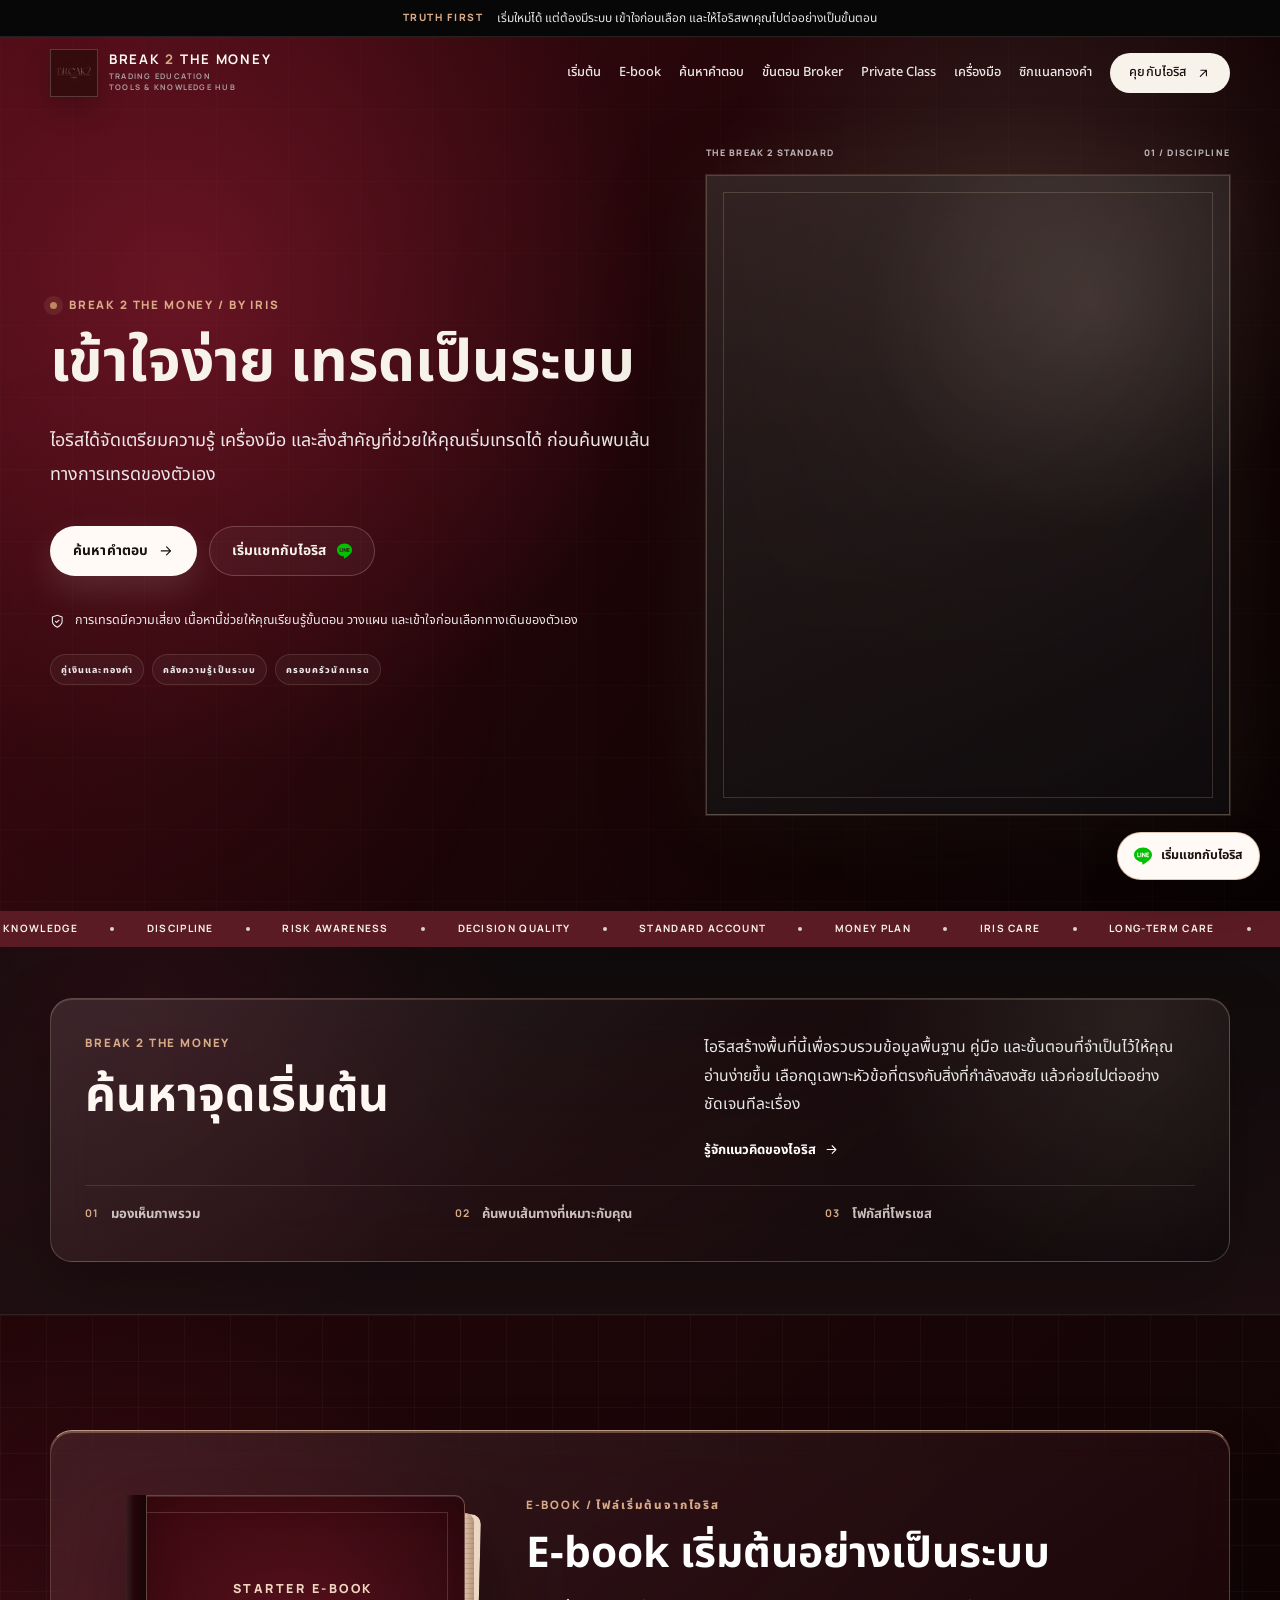
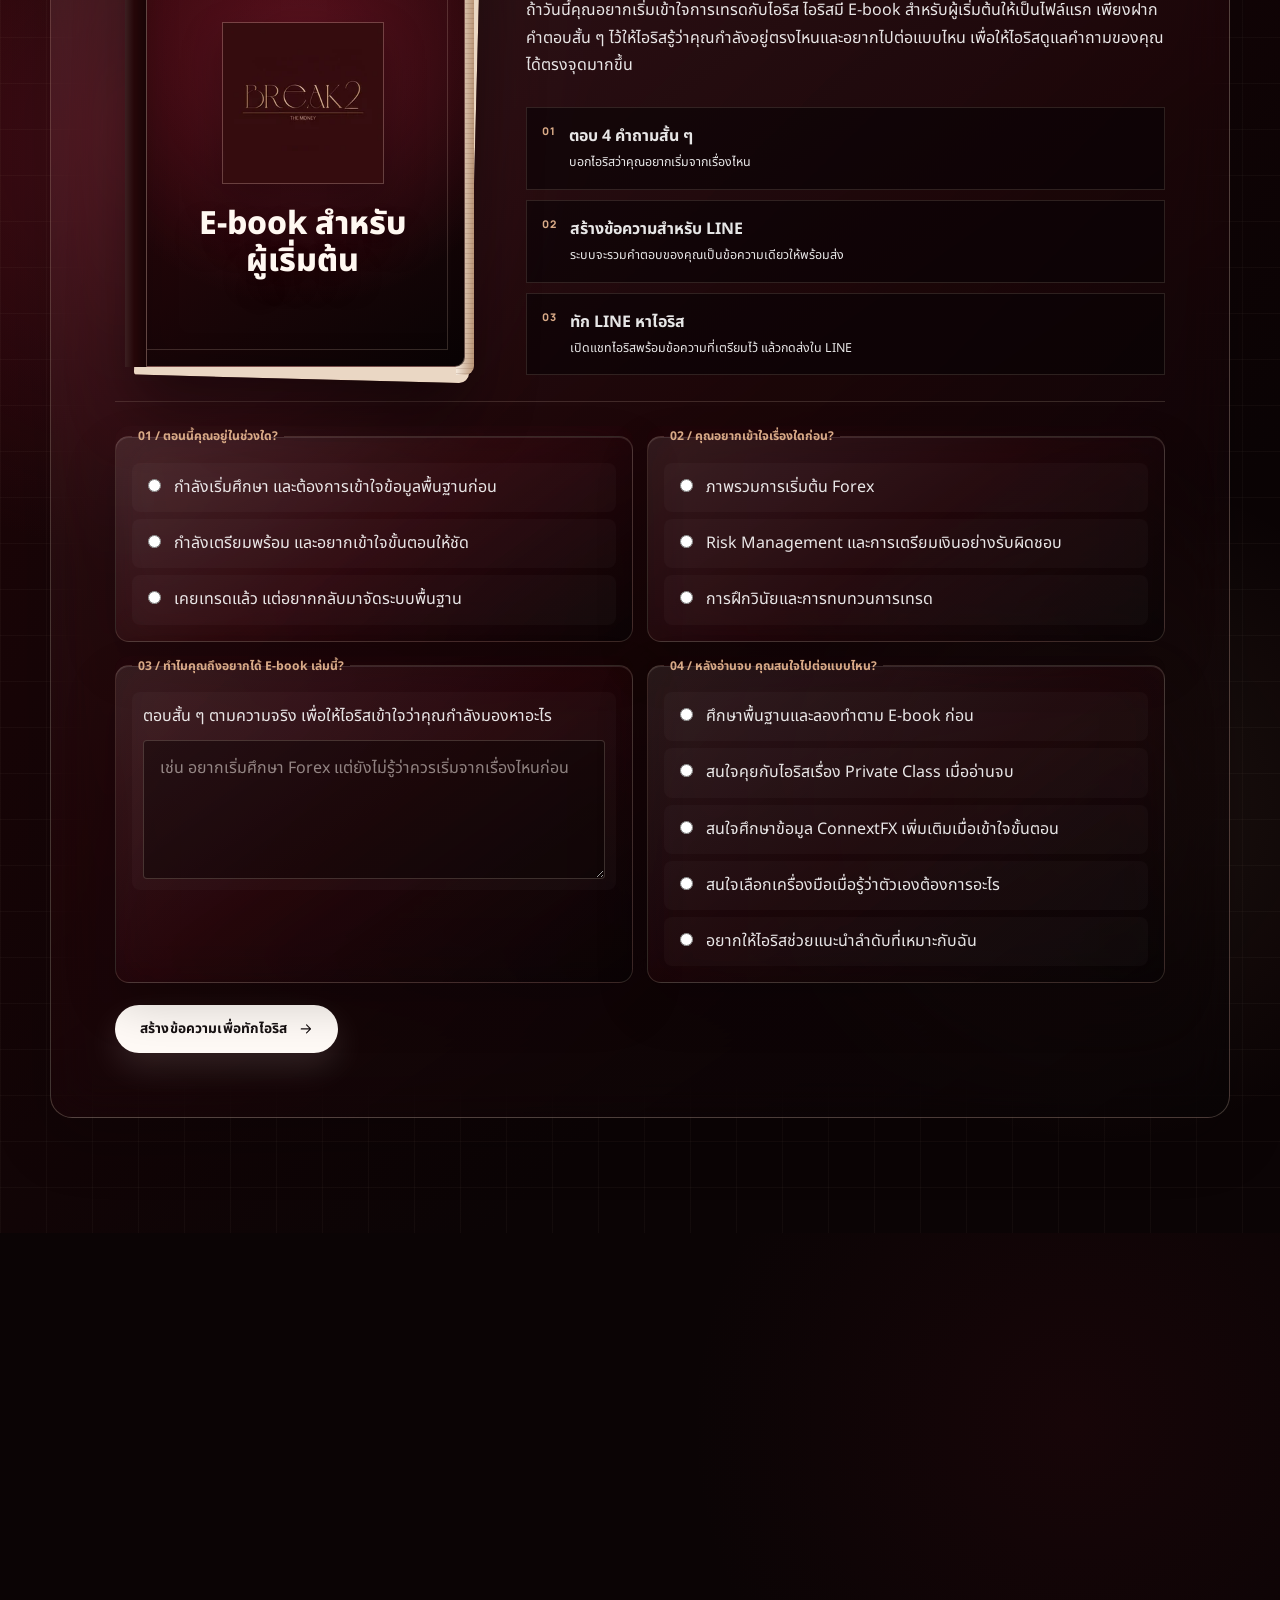
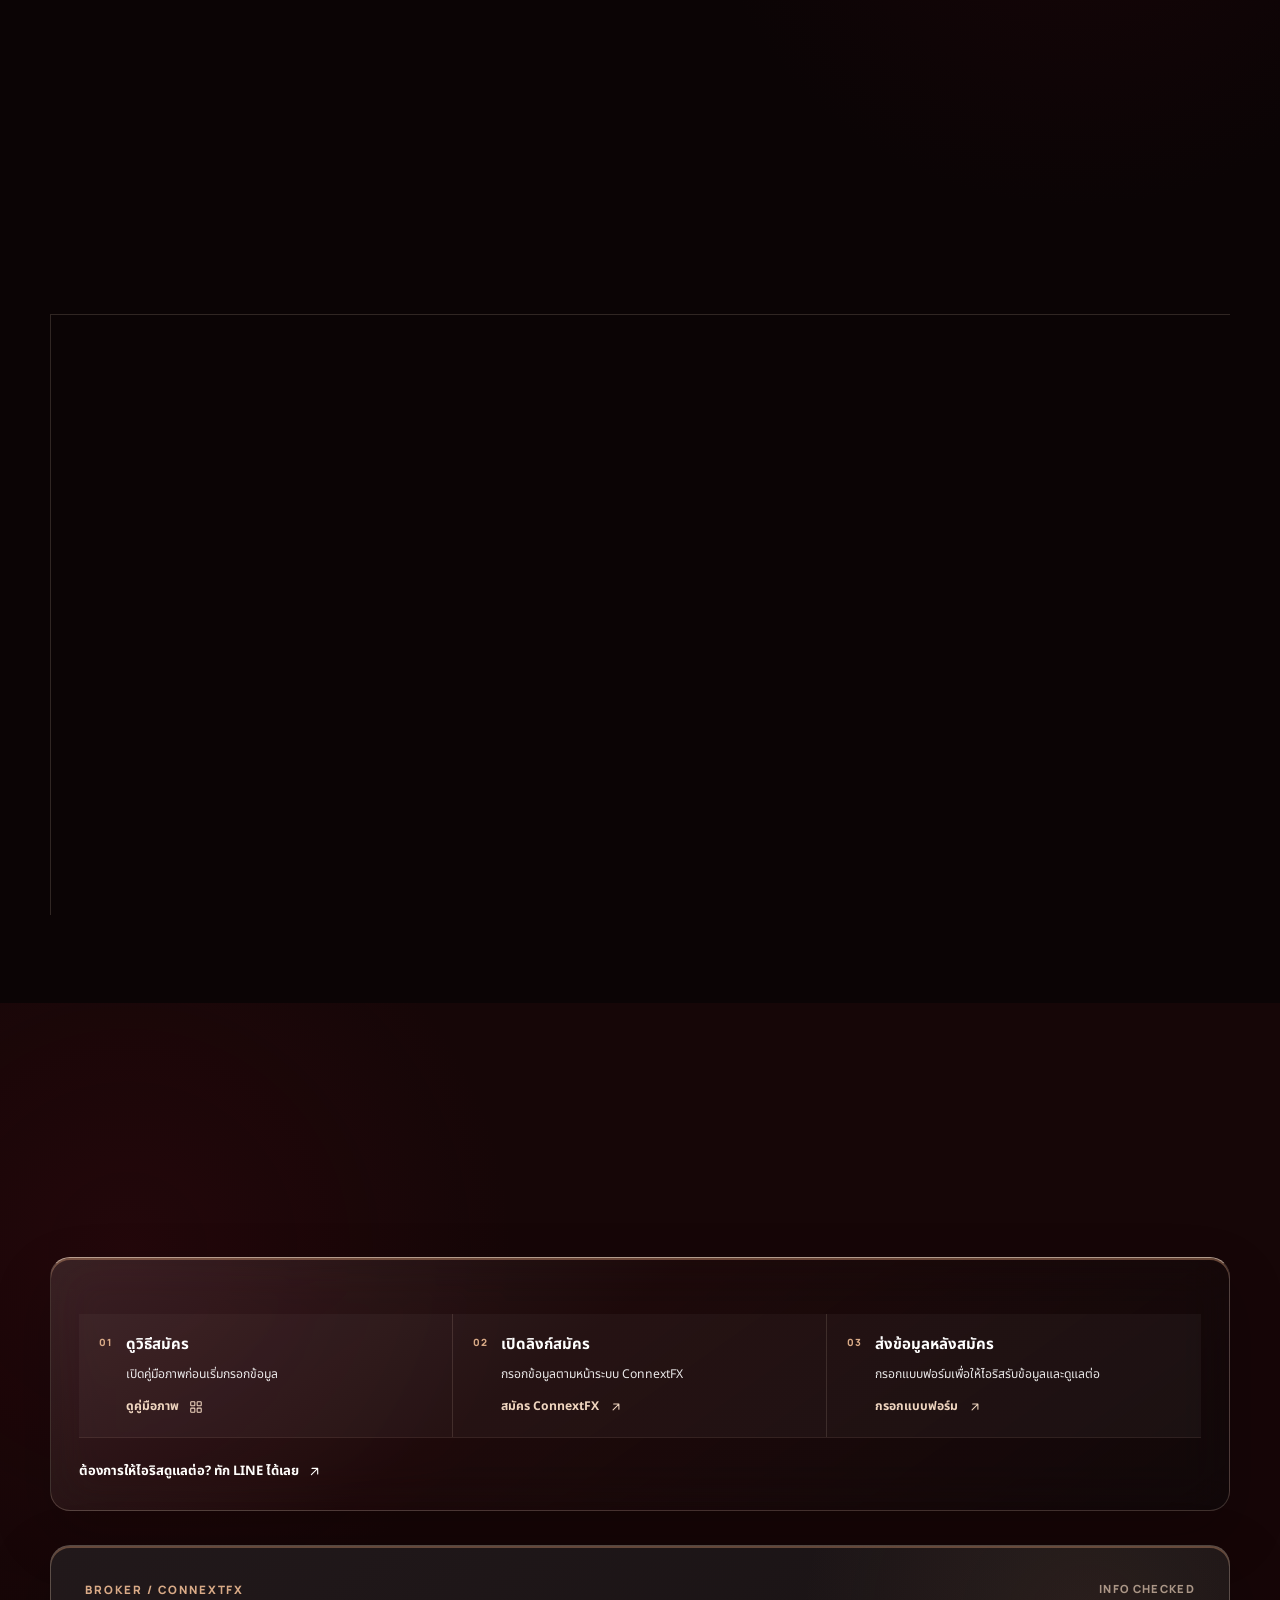
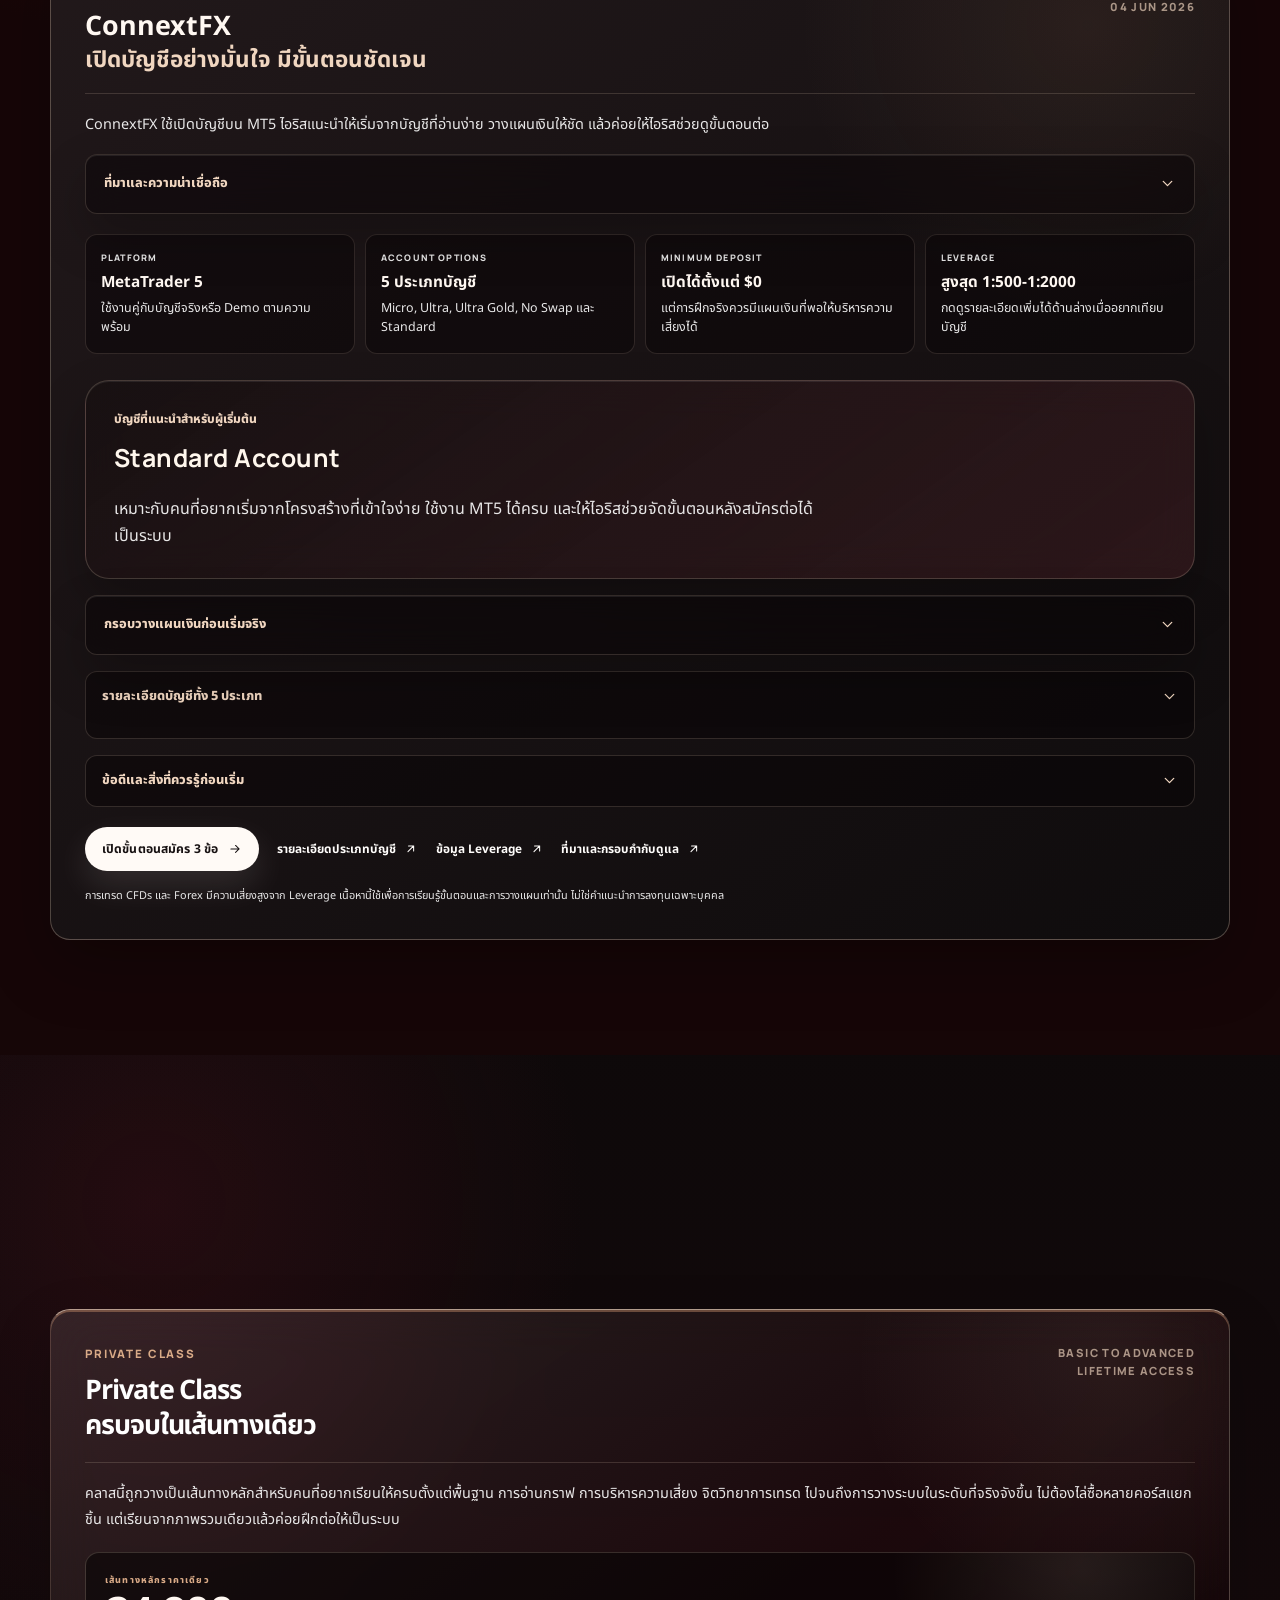
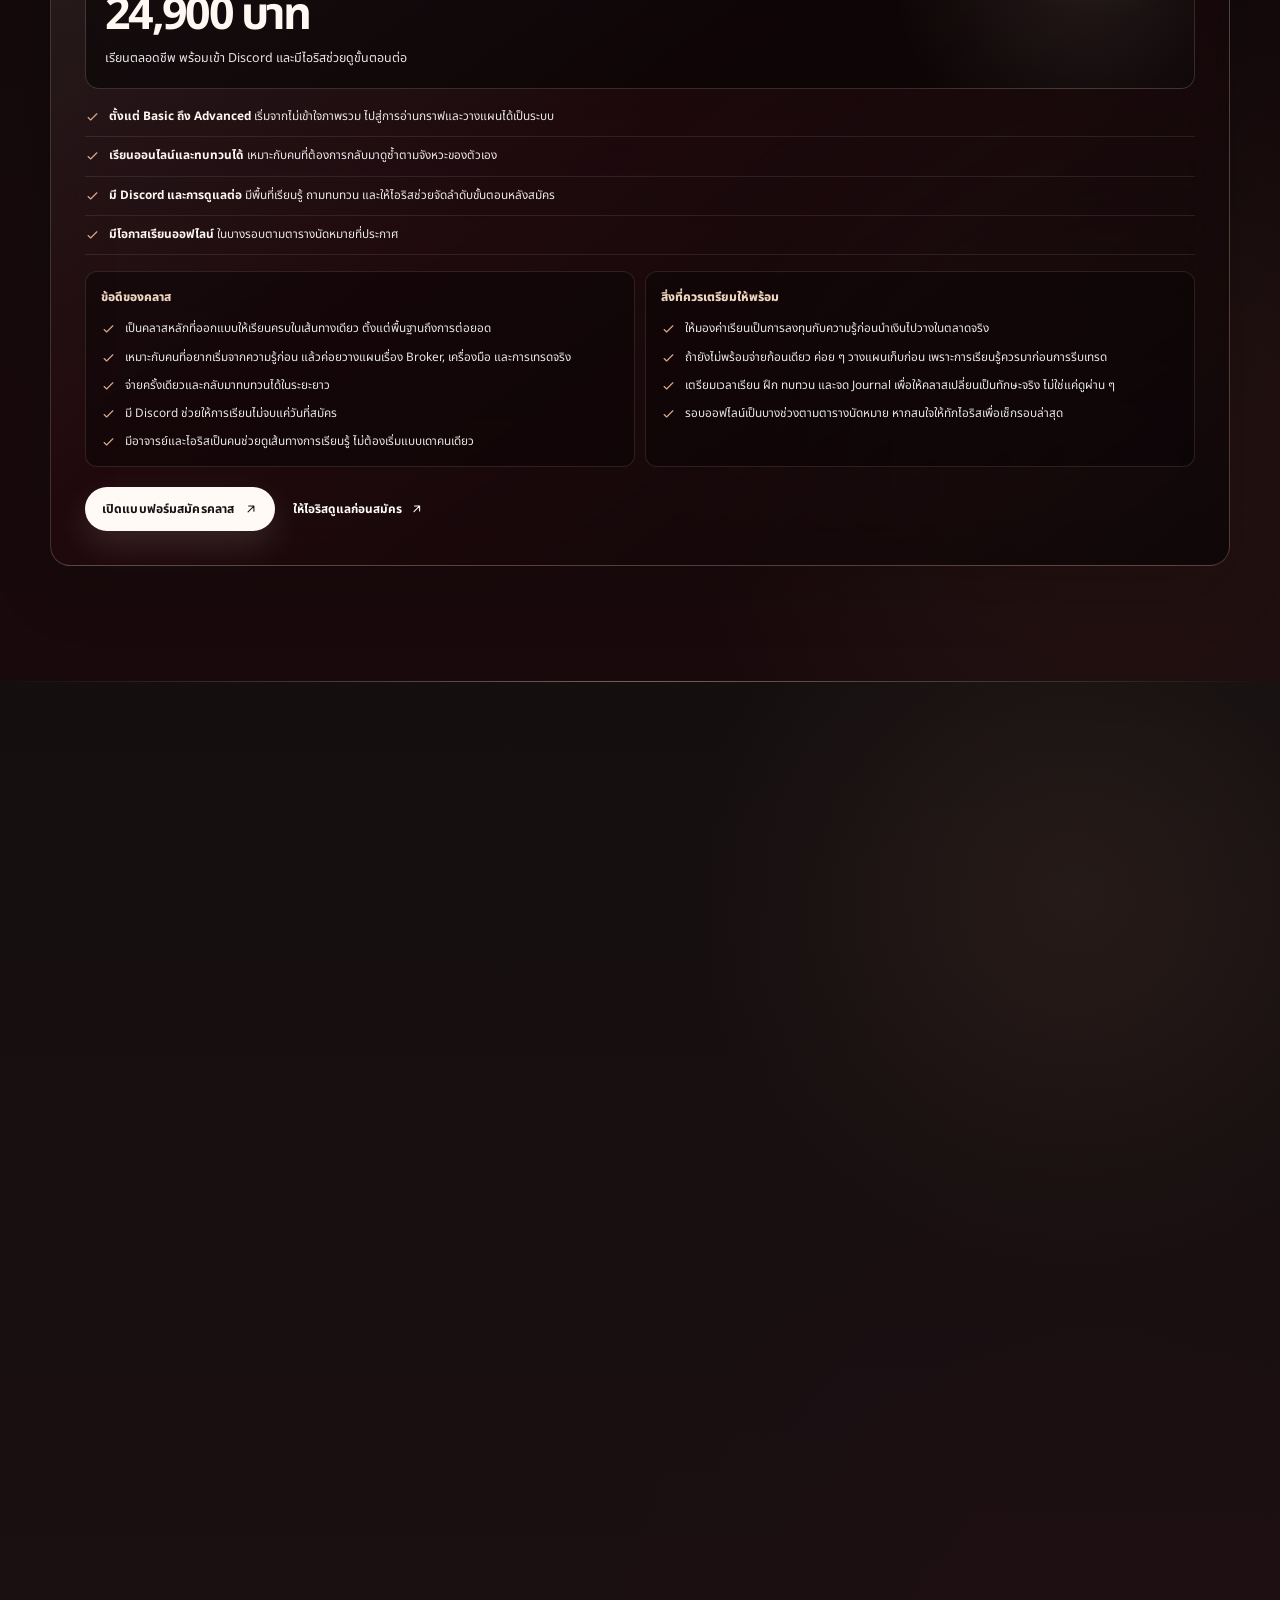
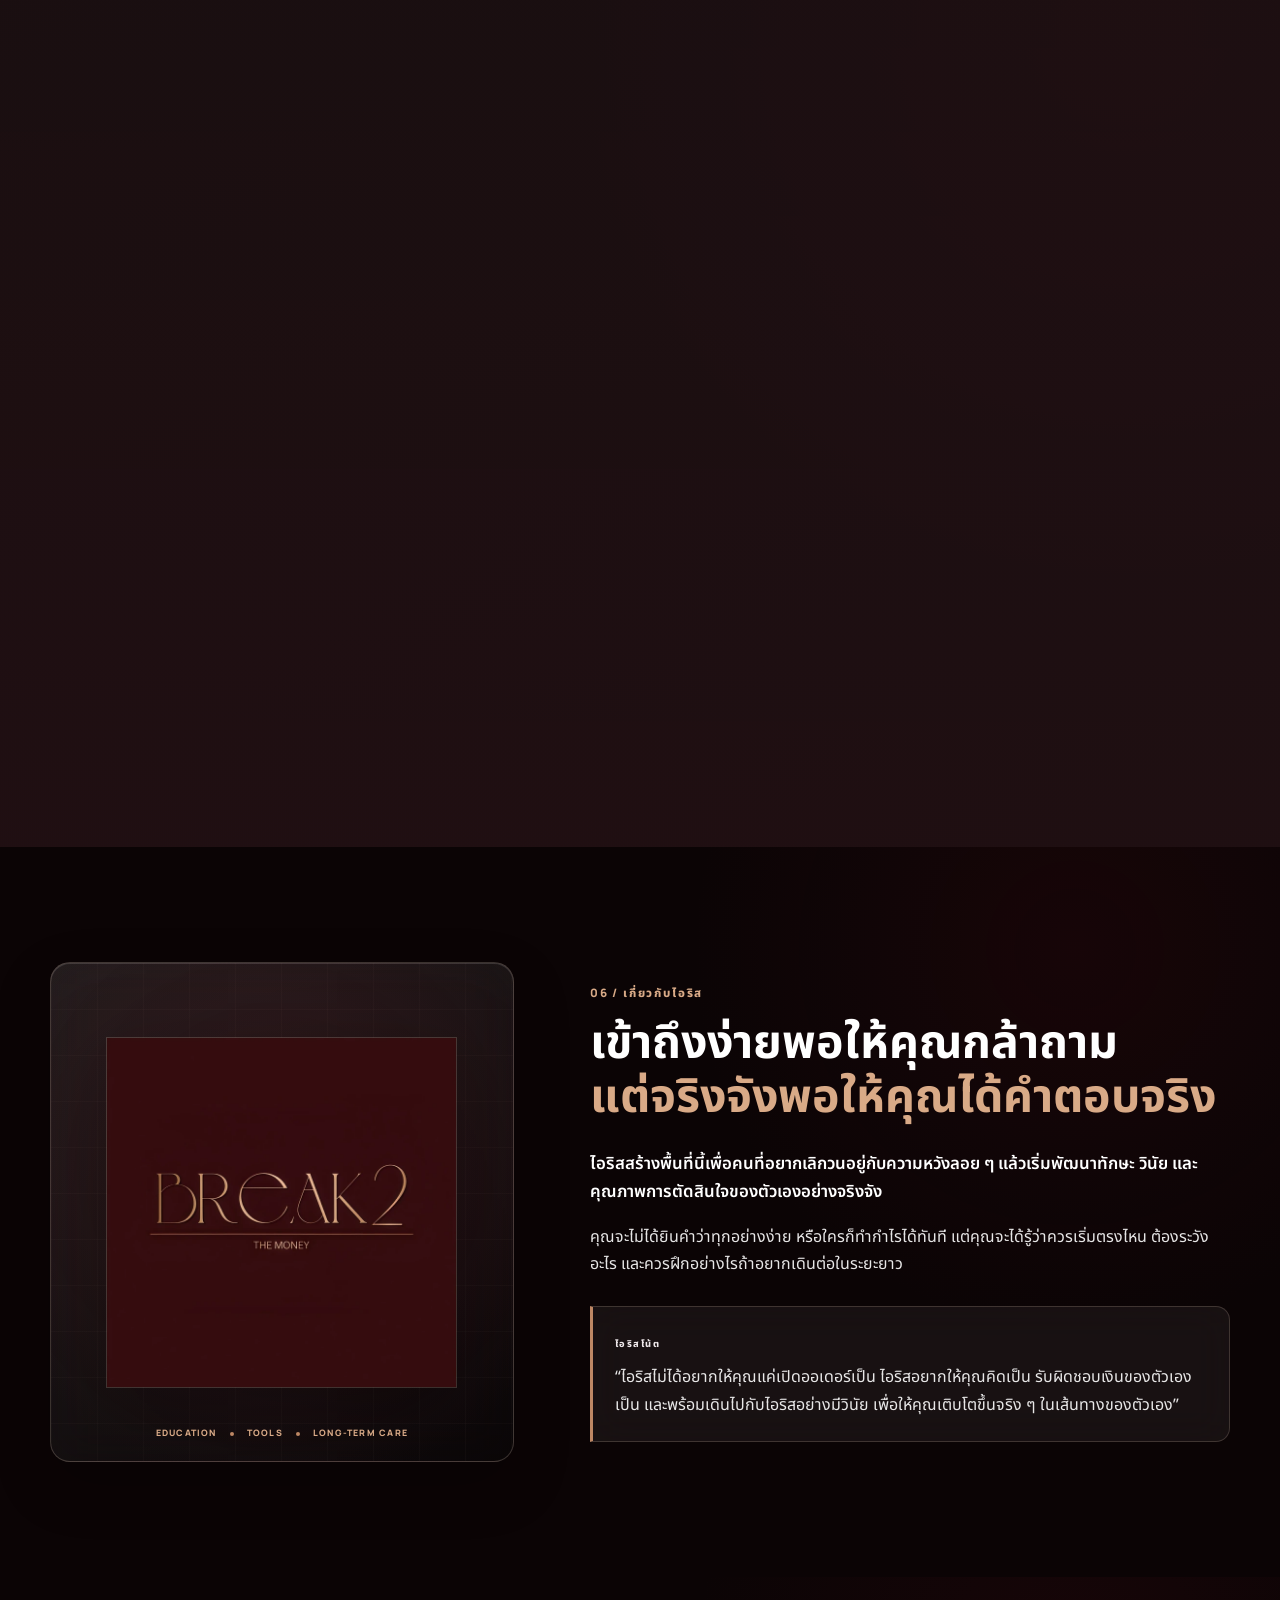
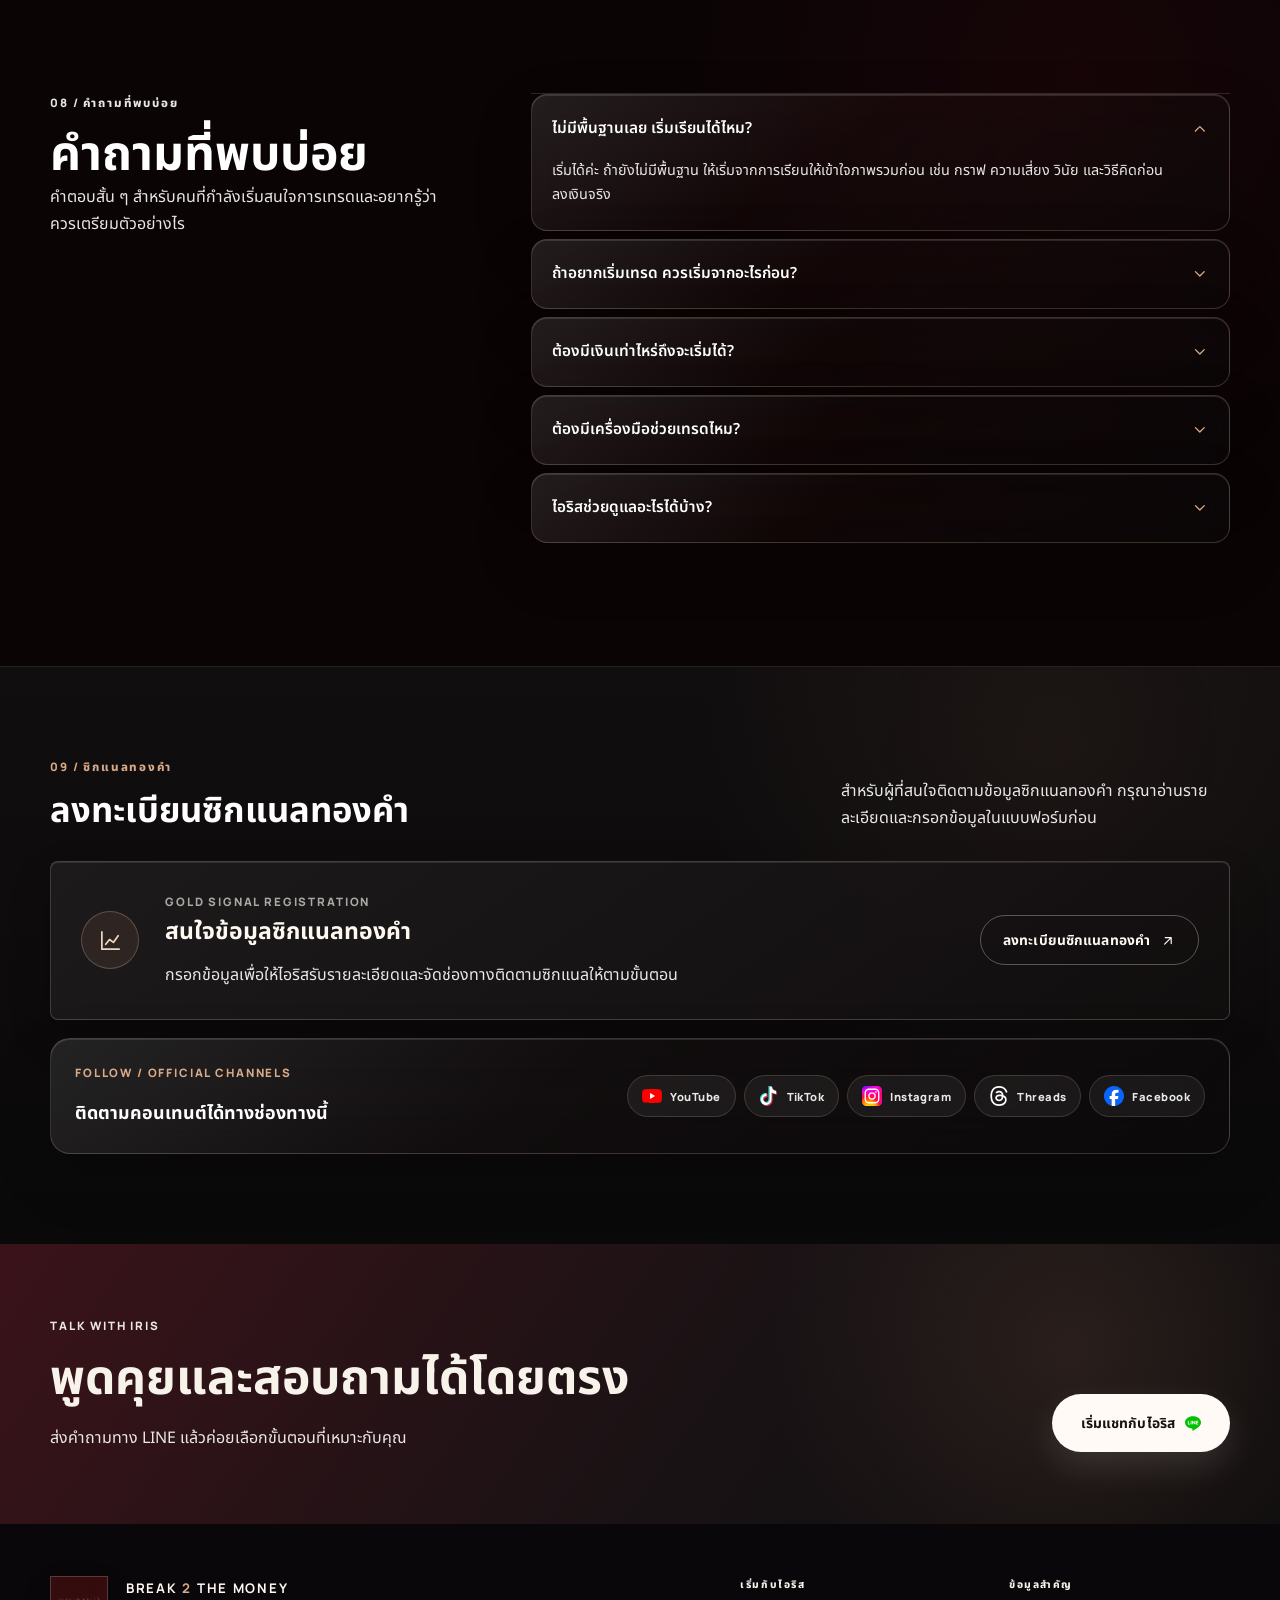
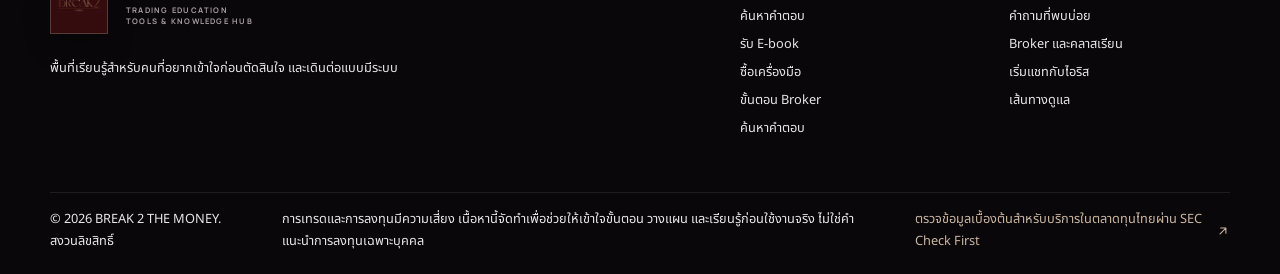
==== commit 38b18f30: "Refine package recommendation copy" ====
--- a/index.html
+++ b/index.html
@@ -640,7 +640,7 @@
 
           <article class="tool-investment-note" aria-label="แนวทางเลือกเครื่องมือ">
             <span>IRIS RECOMMENDATION</span>
-            <h4>ถ้าตั้งใจฝึกจริง ให้เริ่มจากแพ็กที่ครบกว่า</h4>
+            <h4>อยากวางระบบให้ชัด เริ่มจากแพ็กเกจที่ครบกว่า</h4>
             <p>เครื่องมือฟรีใช้ทำความเข้าใจได้ แต่การฝึกให้เห็นภาพควรมีชุดหลักที่ชัดเจน ไอริสแนะนำรอบ 4 เดือนขึ้นไปหรือรายปี เพราะการฝึกต้องใช้เวลามากกว่าการเปิดดูไม่กี่วัน</p>
           </article>
 
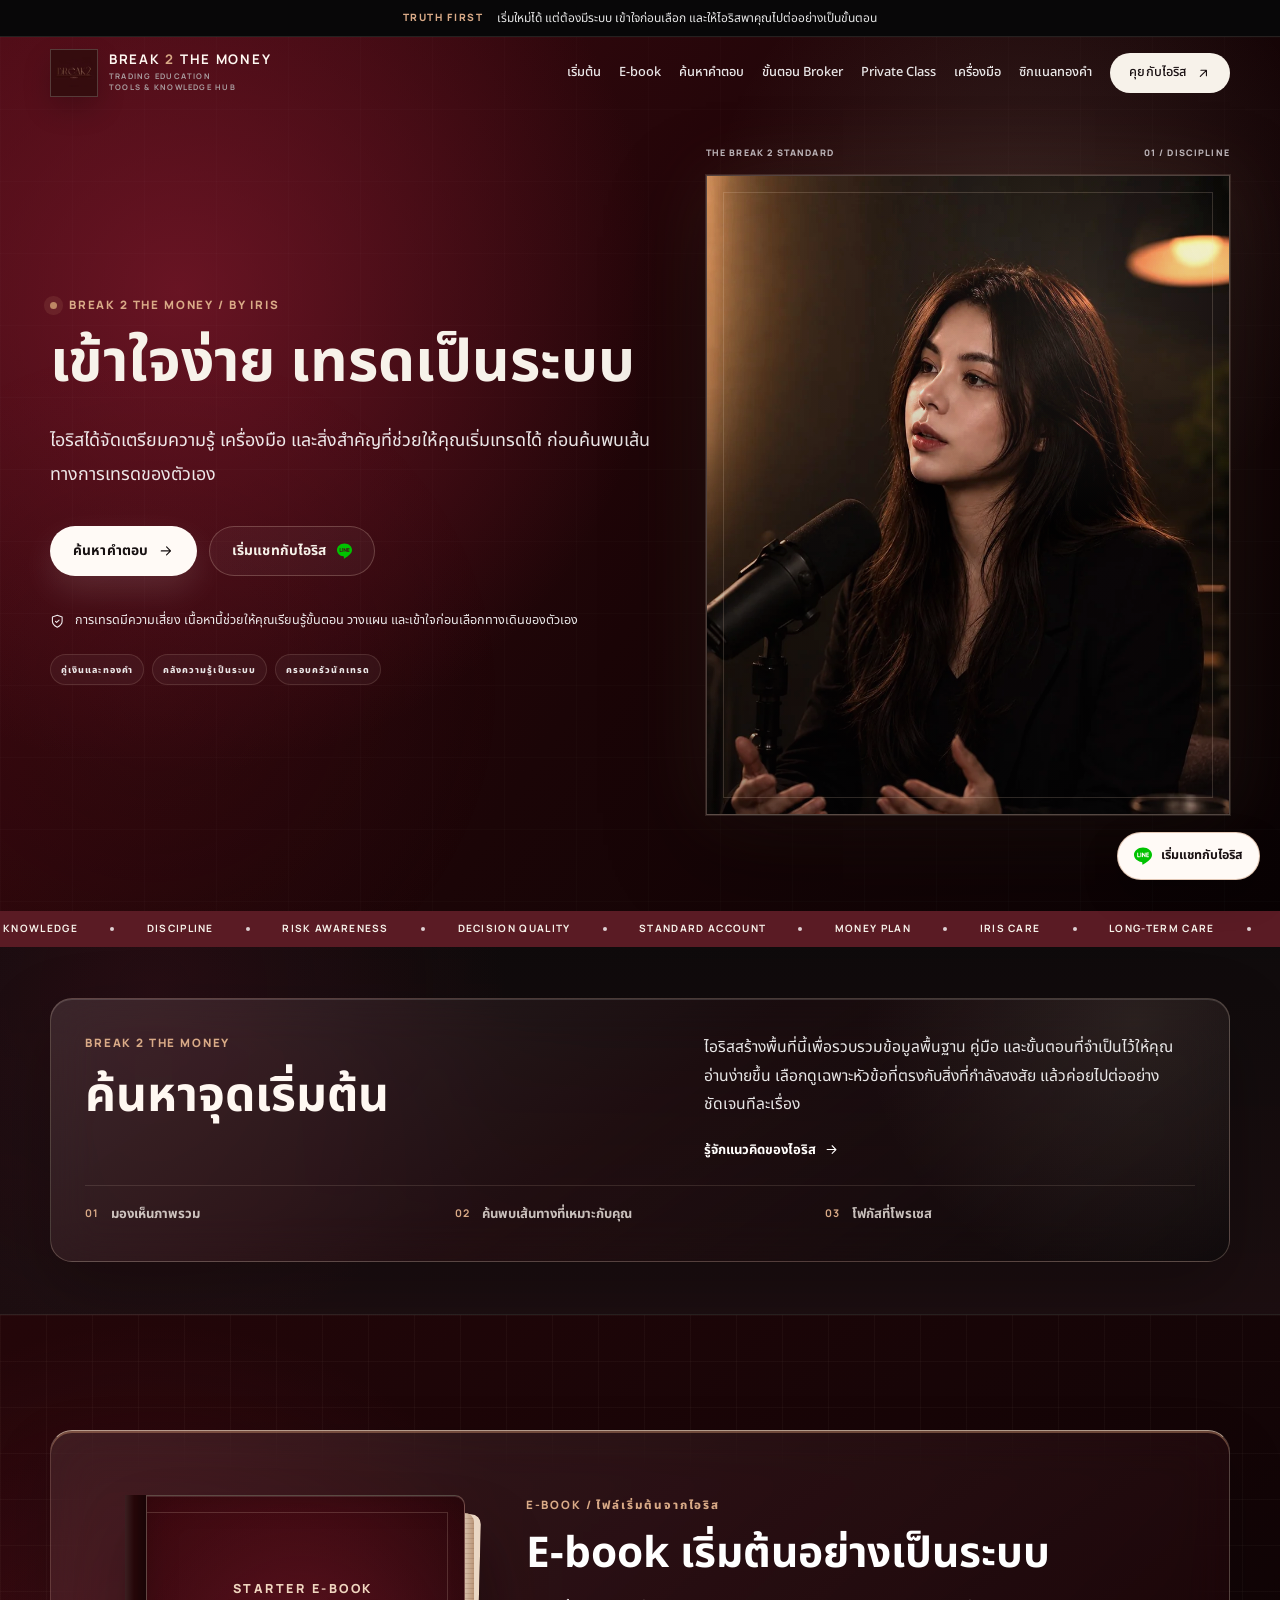
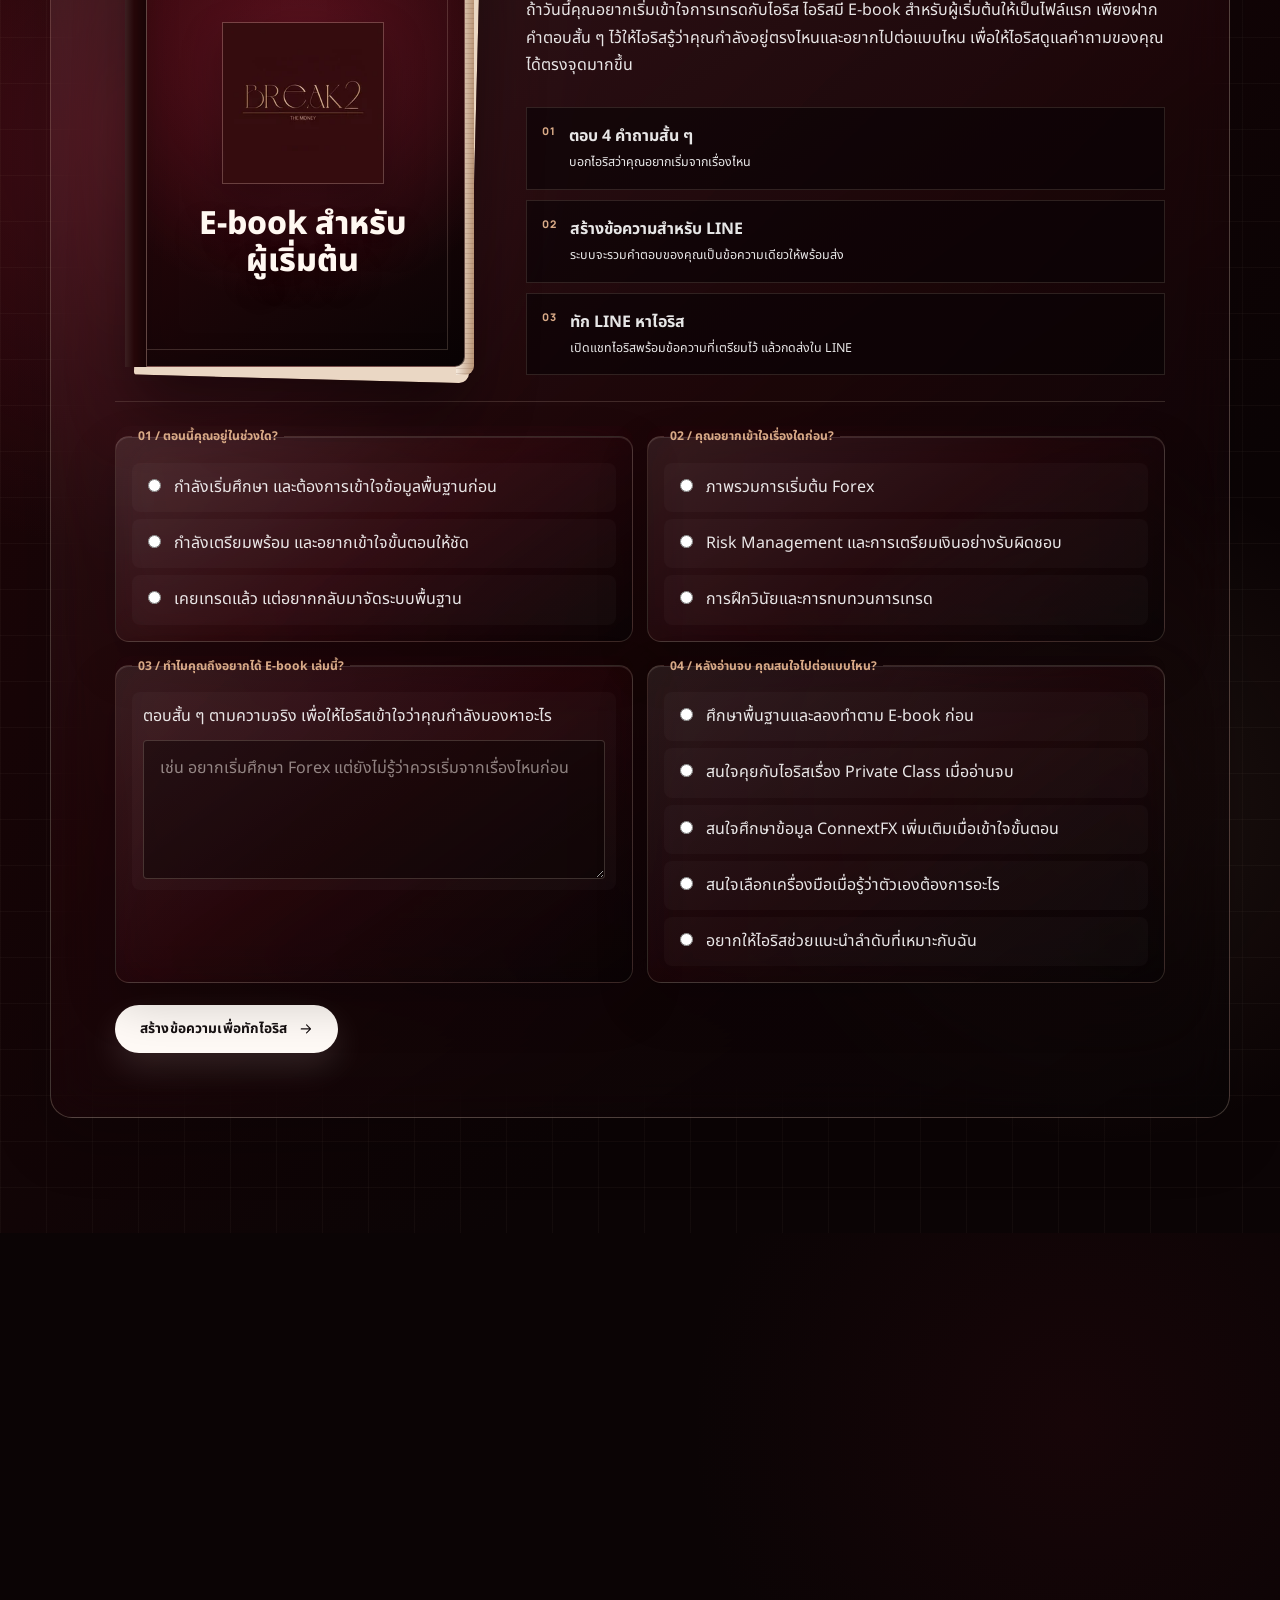
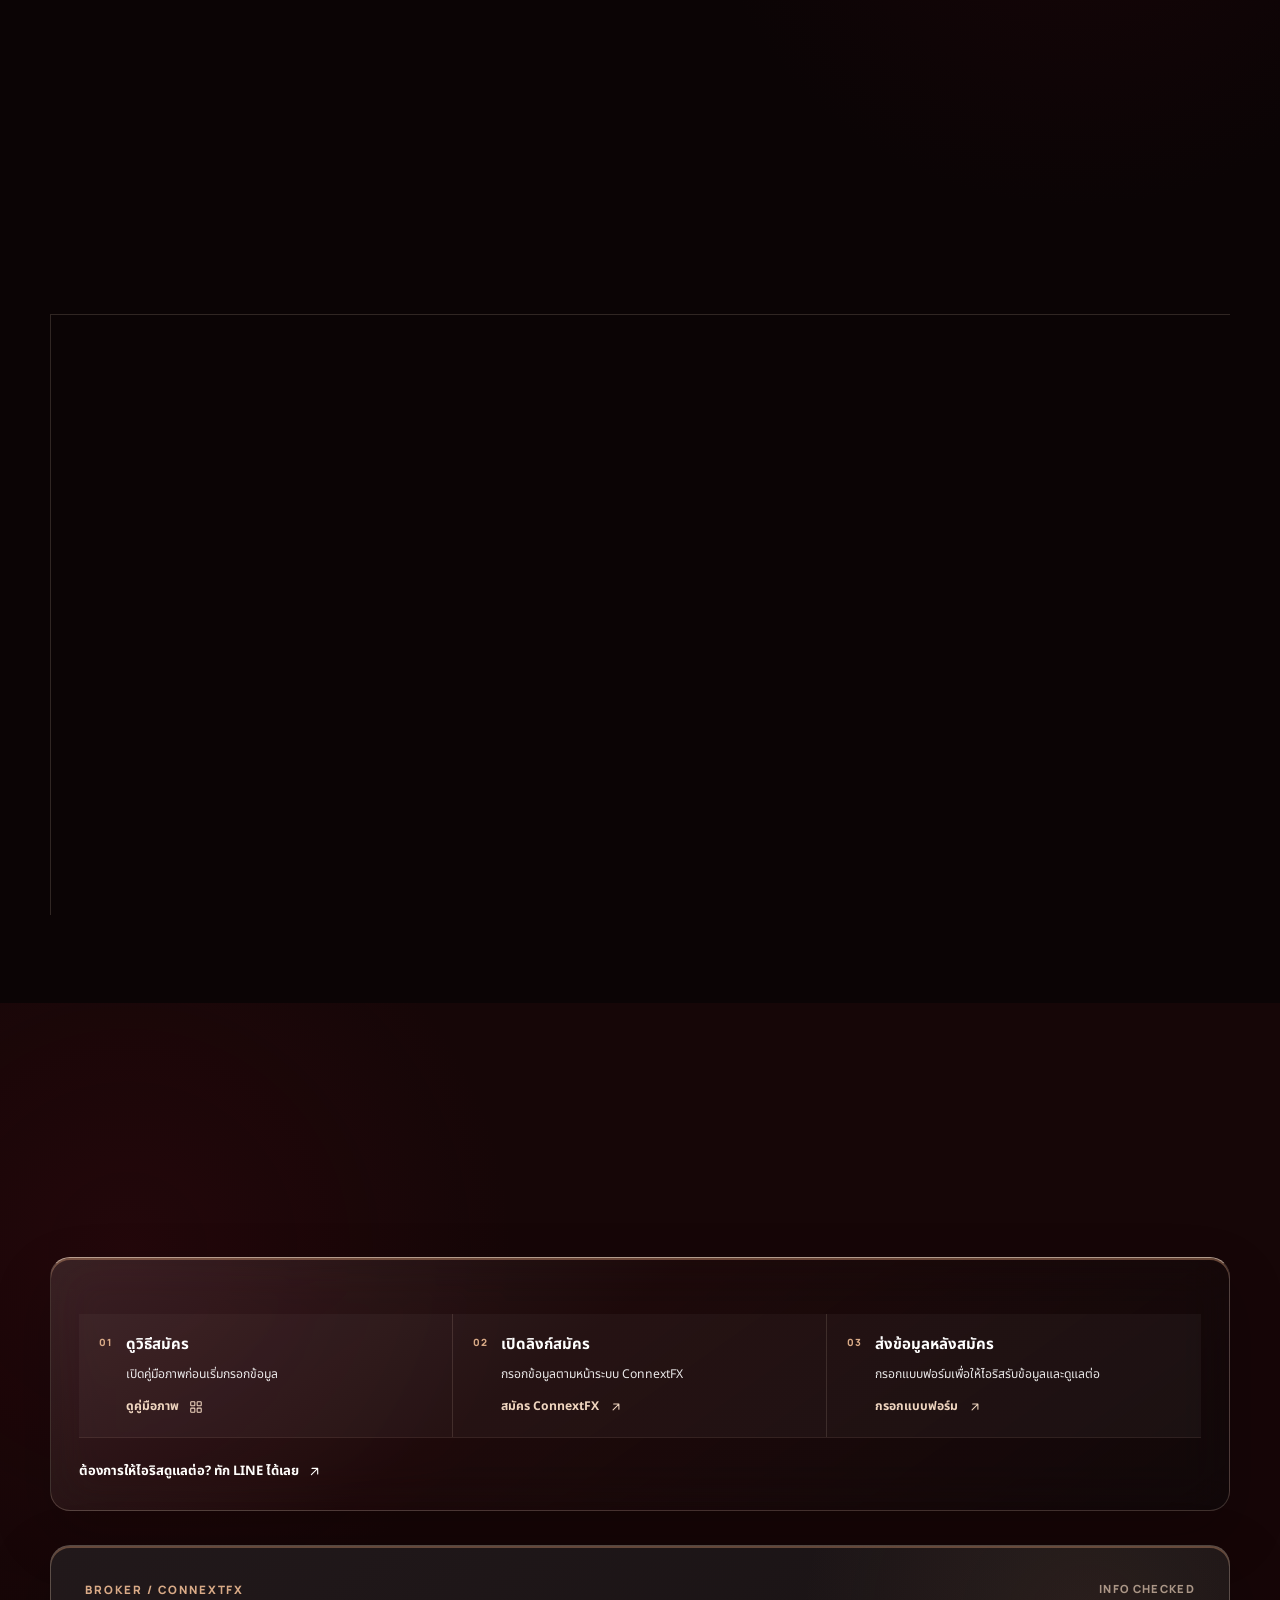
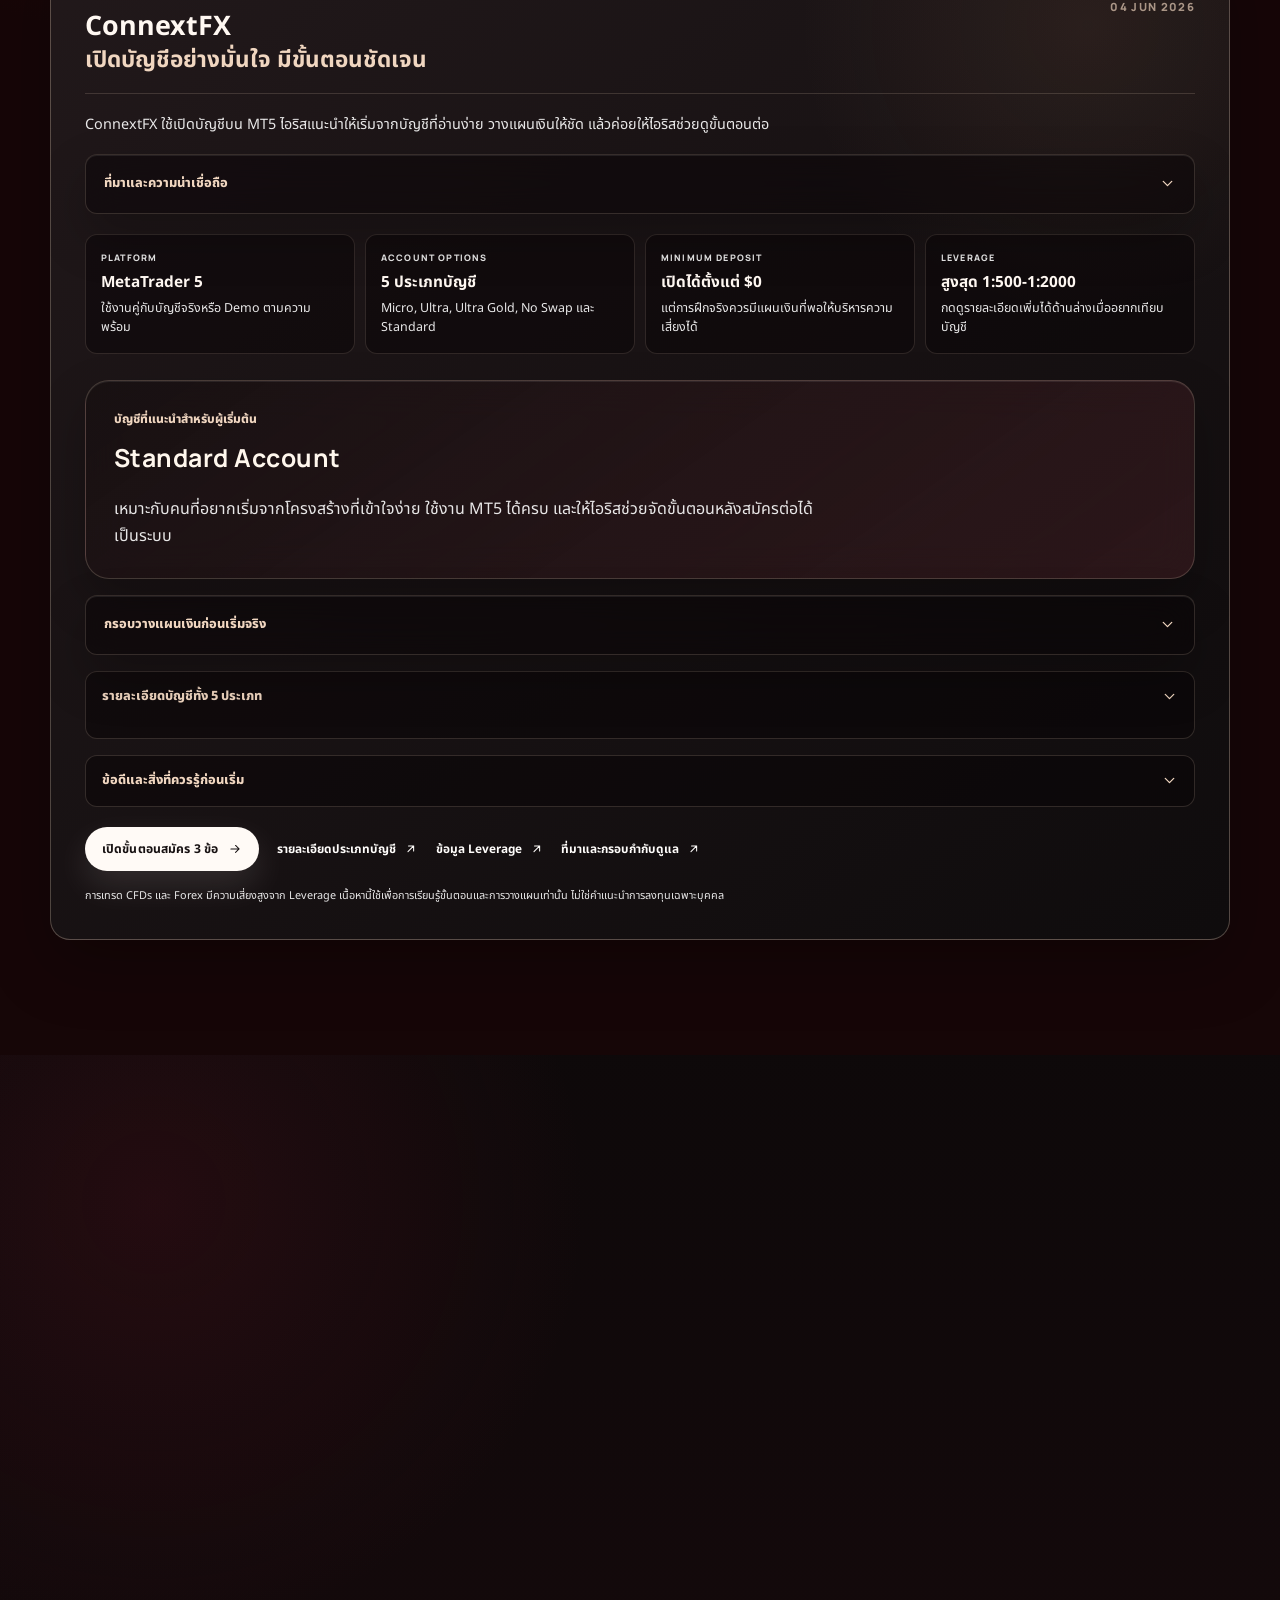
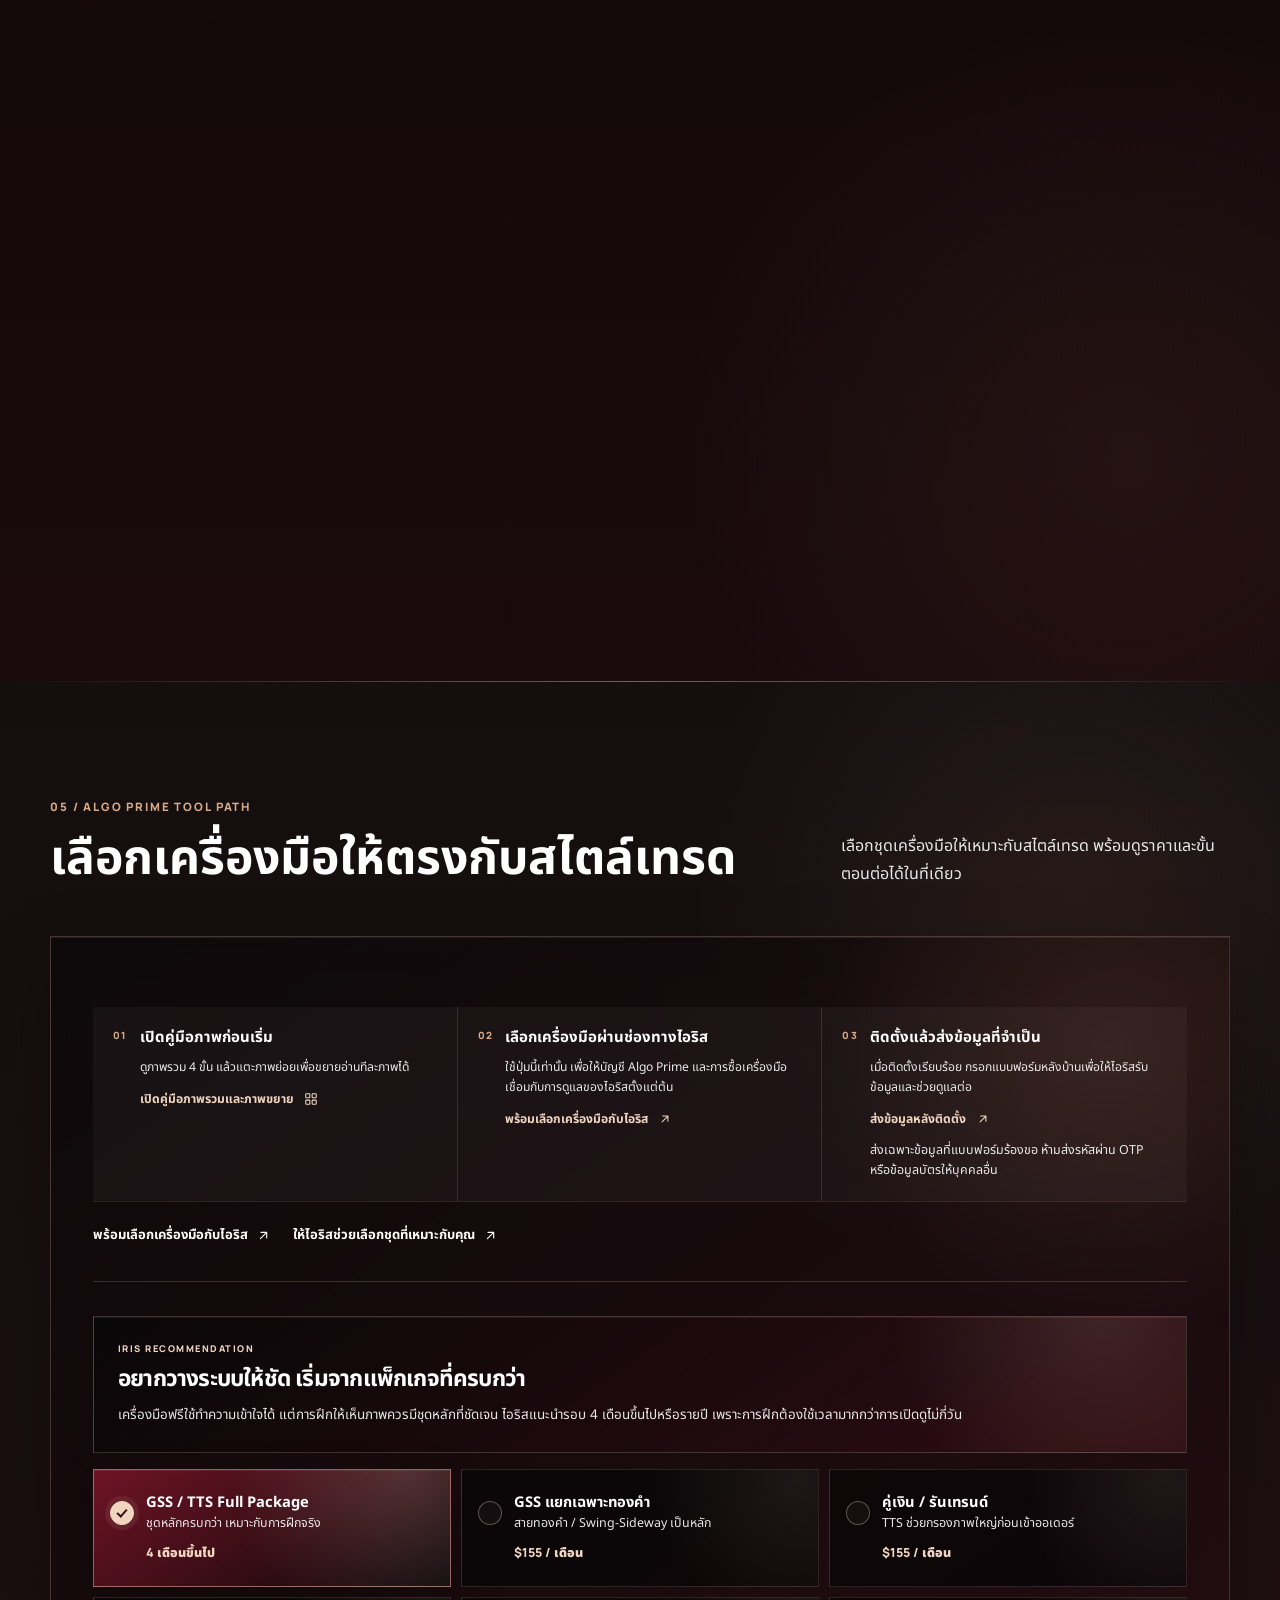
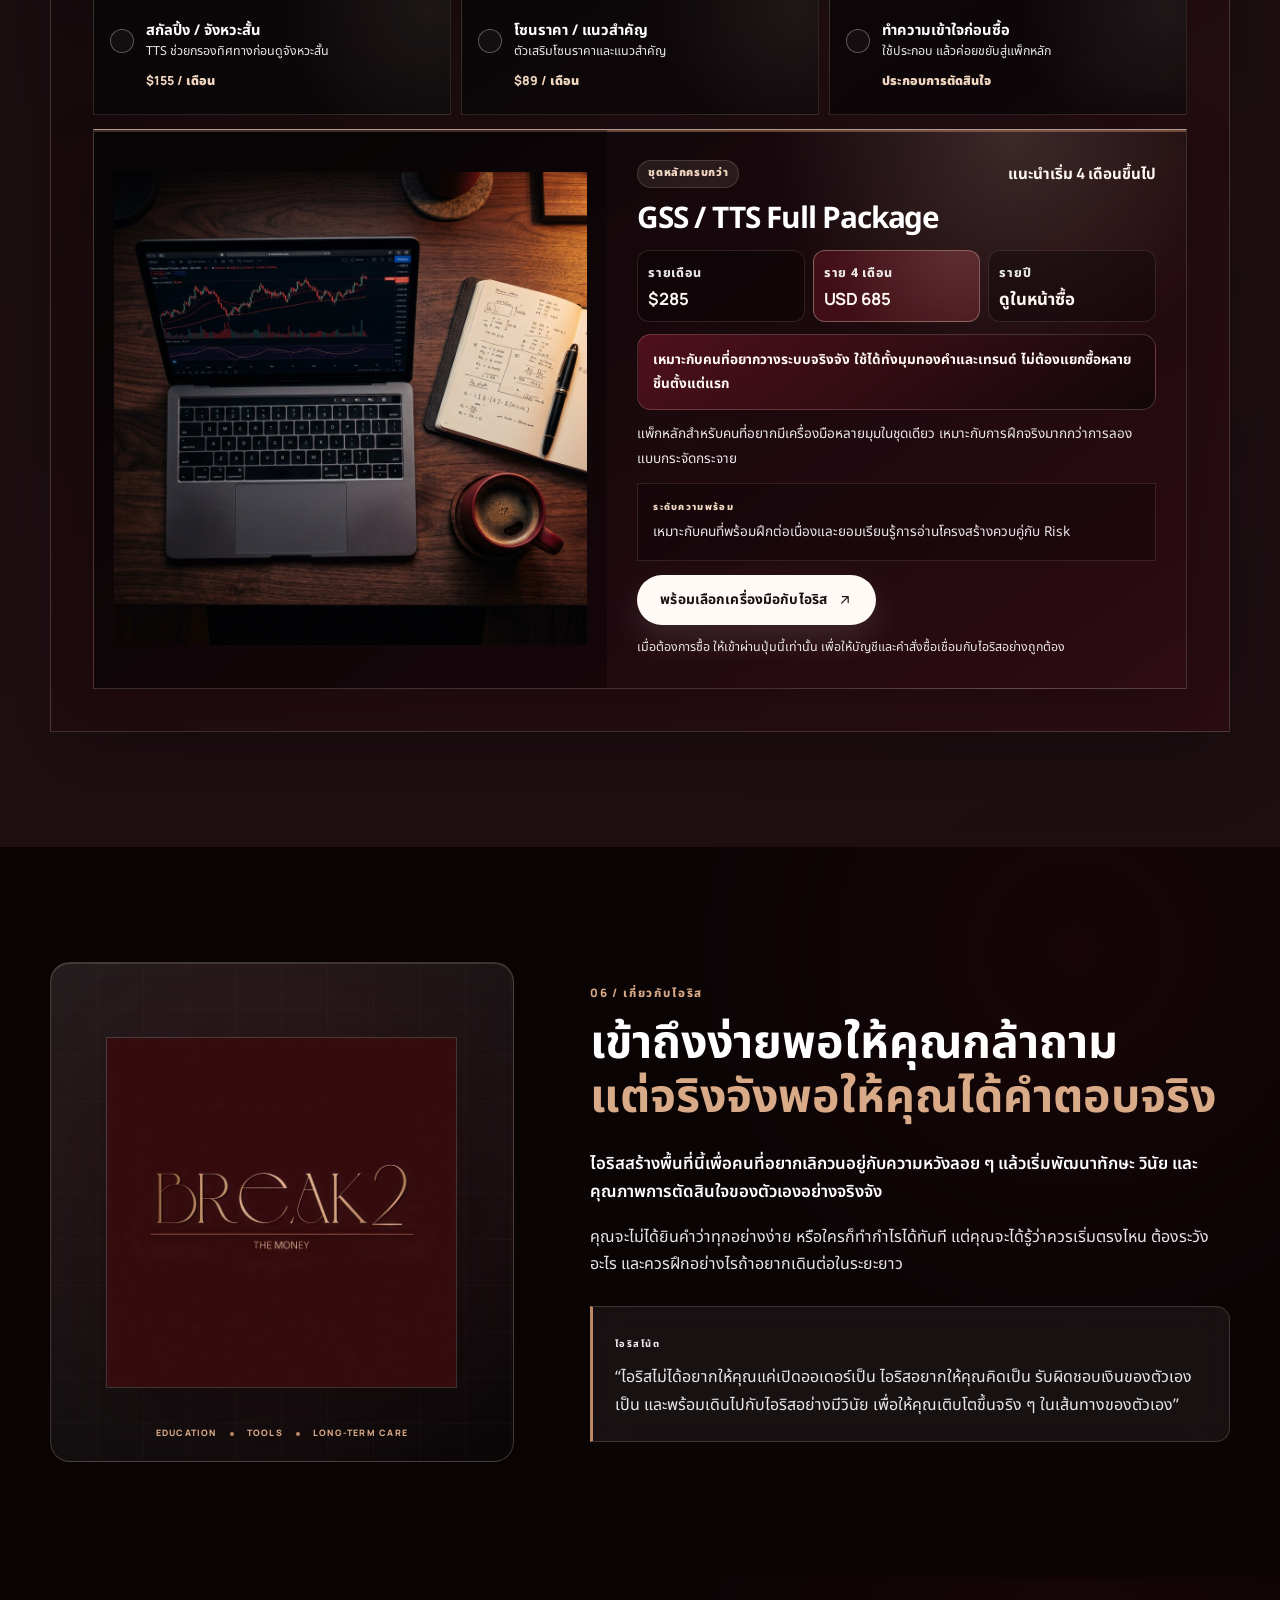
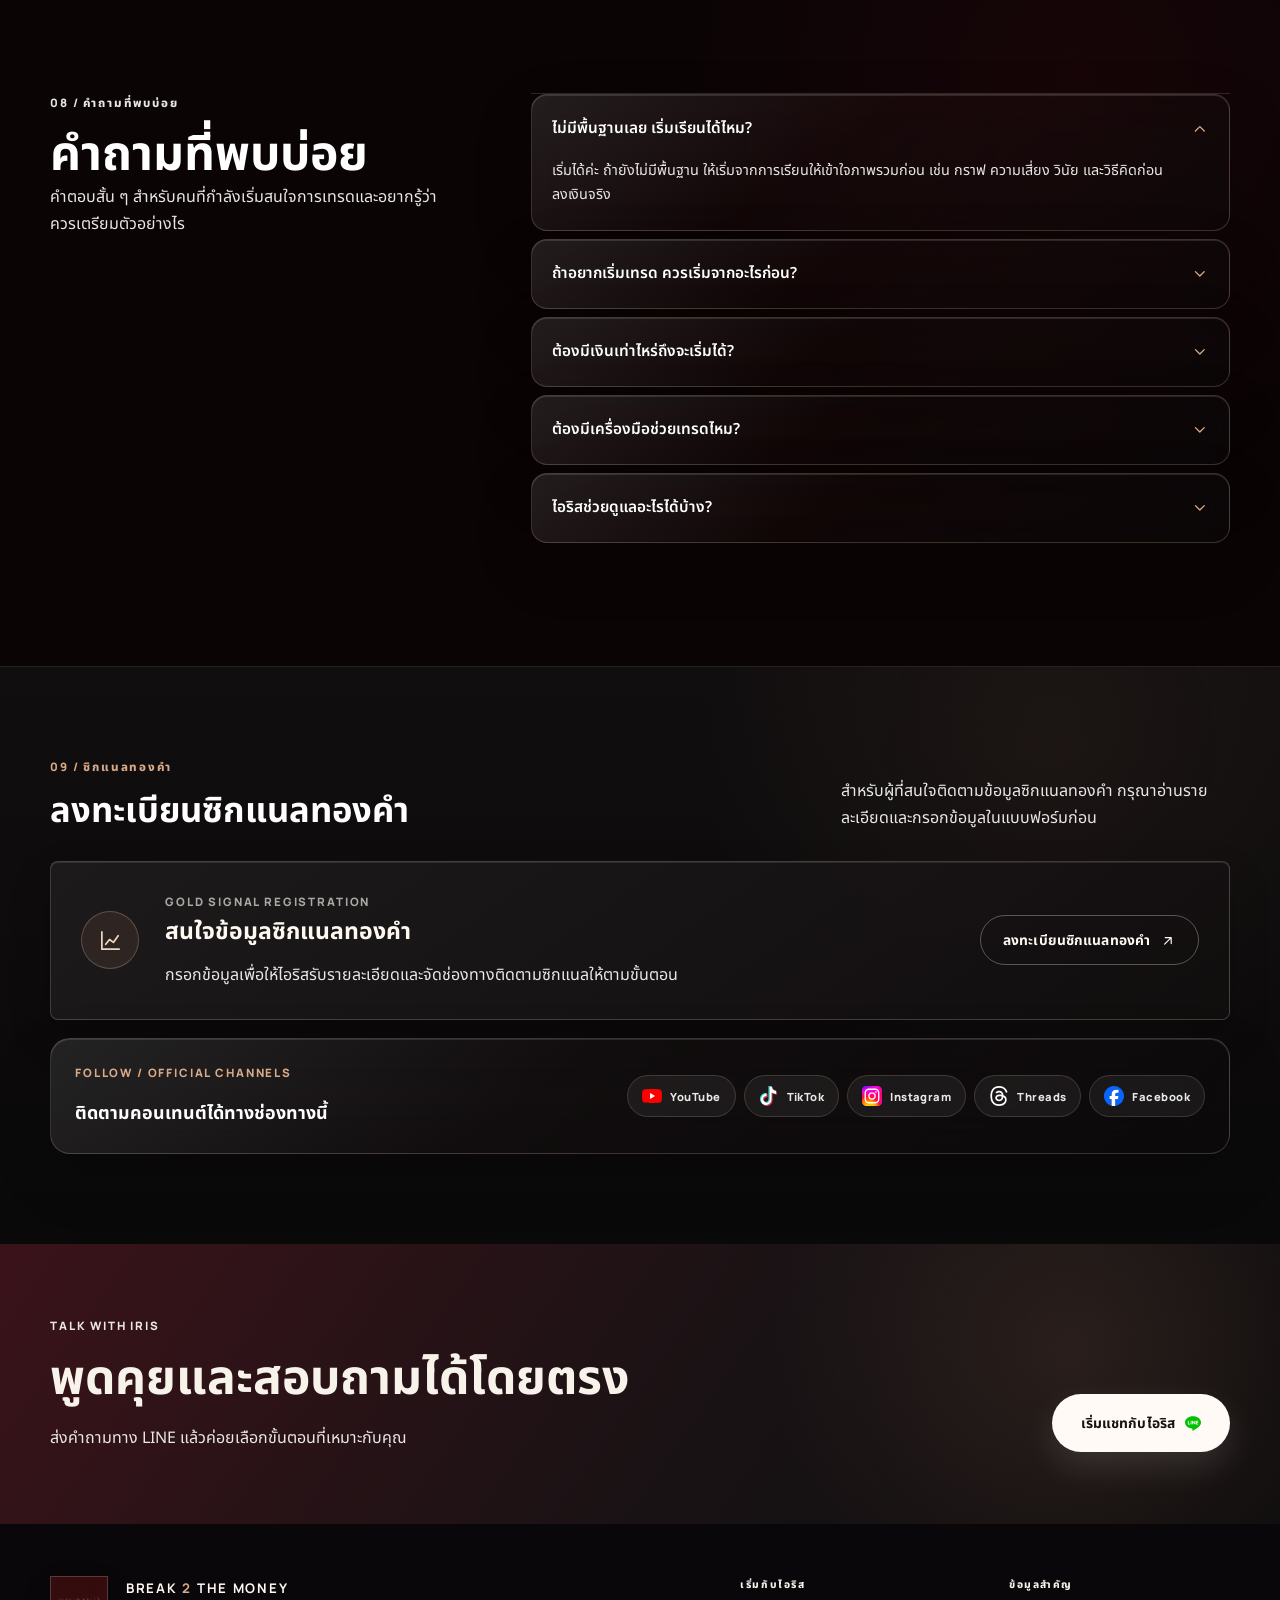
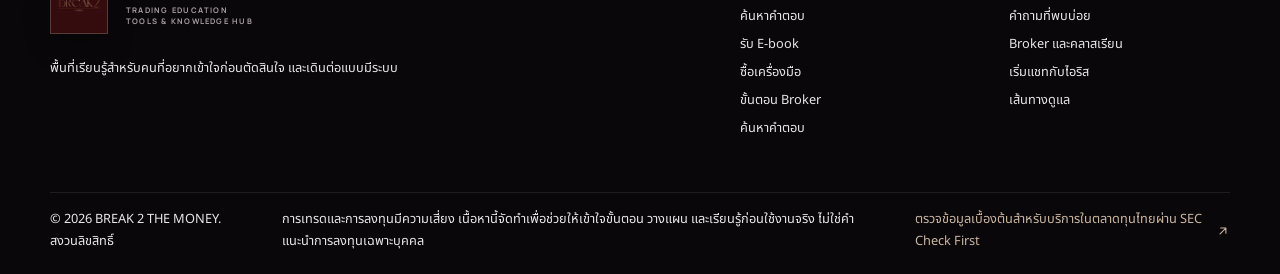
==== commit d2b1343e: "Balance mobile social channel grid" ====
--- a/index.html
+++ b/index.html
@@ -9,7 +9,7 @@
     name="description"
     content="BREAK 2 THE MONEY พื้นที่เรียนรู้ด้านการเทรด เครื่องมือช่วยวิเคราะห์ และช่องทางเริ่มต้นสำหรับคนที่อยากเข้าใจก่อนตัดสินใจ สร้างระบบ วินัย และความรับผิดชอบกับเงินของตัวเอง"
   />
-    <link rel="stylesheet" href="styles.css?v=20260606-mobile-section-rhythm-1" />
+    <link rel="stylesheet" href="styles.css?v=20260606-social-grid-mobile-1" />
 </head>
 <body>
   <a class="skip-link" href="#main-content">ข้ามไปยังเนื้อหาหลัก</a>
--- a/styles.css
+++ b/styles.css
@@ -8715,3 +8715,41 @@
       linear-gradient(180deg, rgba(26, 16, 18, 0.96), rgba(18, 13, 14, 0.98));
   }
 }
+
+/* Mobile social links: keep five channels balanced across two rows. */
+@media (max-width: 620px) {
+  .official-links__list {
+    display: grid;
+    grid-template-columns: repeat(6, minmax(0, 1fr));
+    width: 100%;
+    gap: 10px;
+  }
+
+  .official-links__list a {
+    justify-content: center;
+    min-width: 0;
+    padding: 0 8px;
+    letter-spacing: 0;
+  }
+
+  .official-links__list a:nth-child(-n + 3) {
+    grid-column: span 2;
+  }
+
+  .official-links__list a:nth-child(n + 4) {
+    grid-column: span 3;
+  }
+}
+
+@media (max-width: 360px) {
+  .official-links__list {
+    gap: 8px;
+  }
+
+  .official-links__list a {
+    min-height: 40px;
+    gap: 6px;
+    padding-inline: 6px;
+    font-size: 0.62rem;
+  }
+}
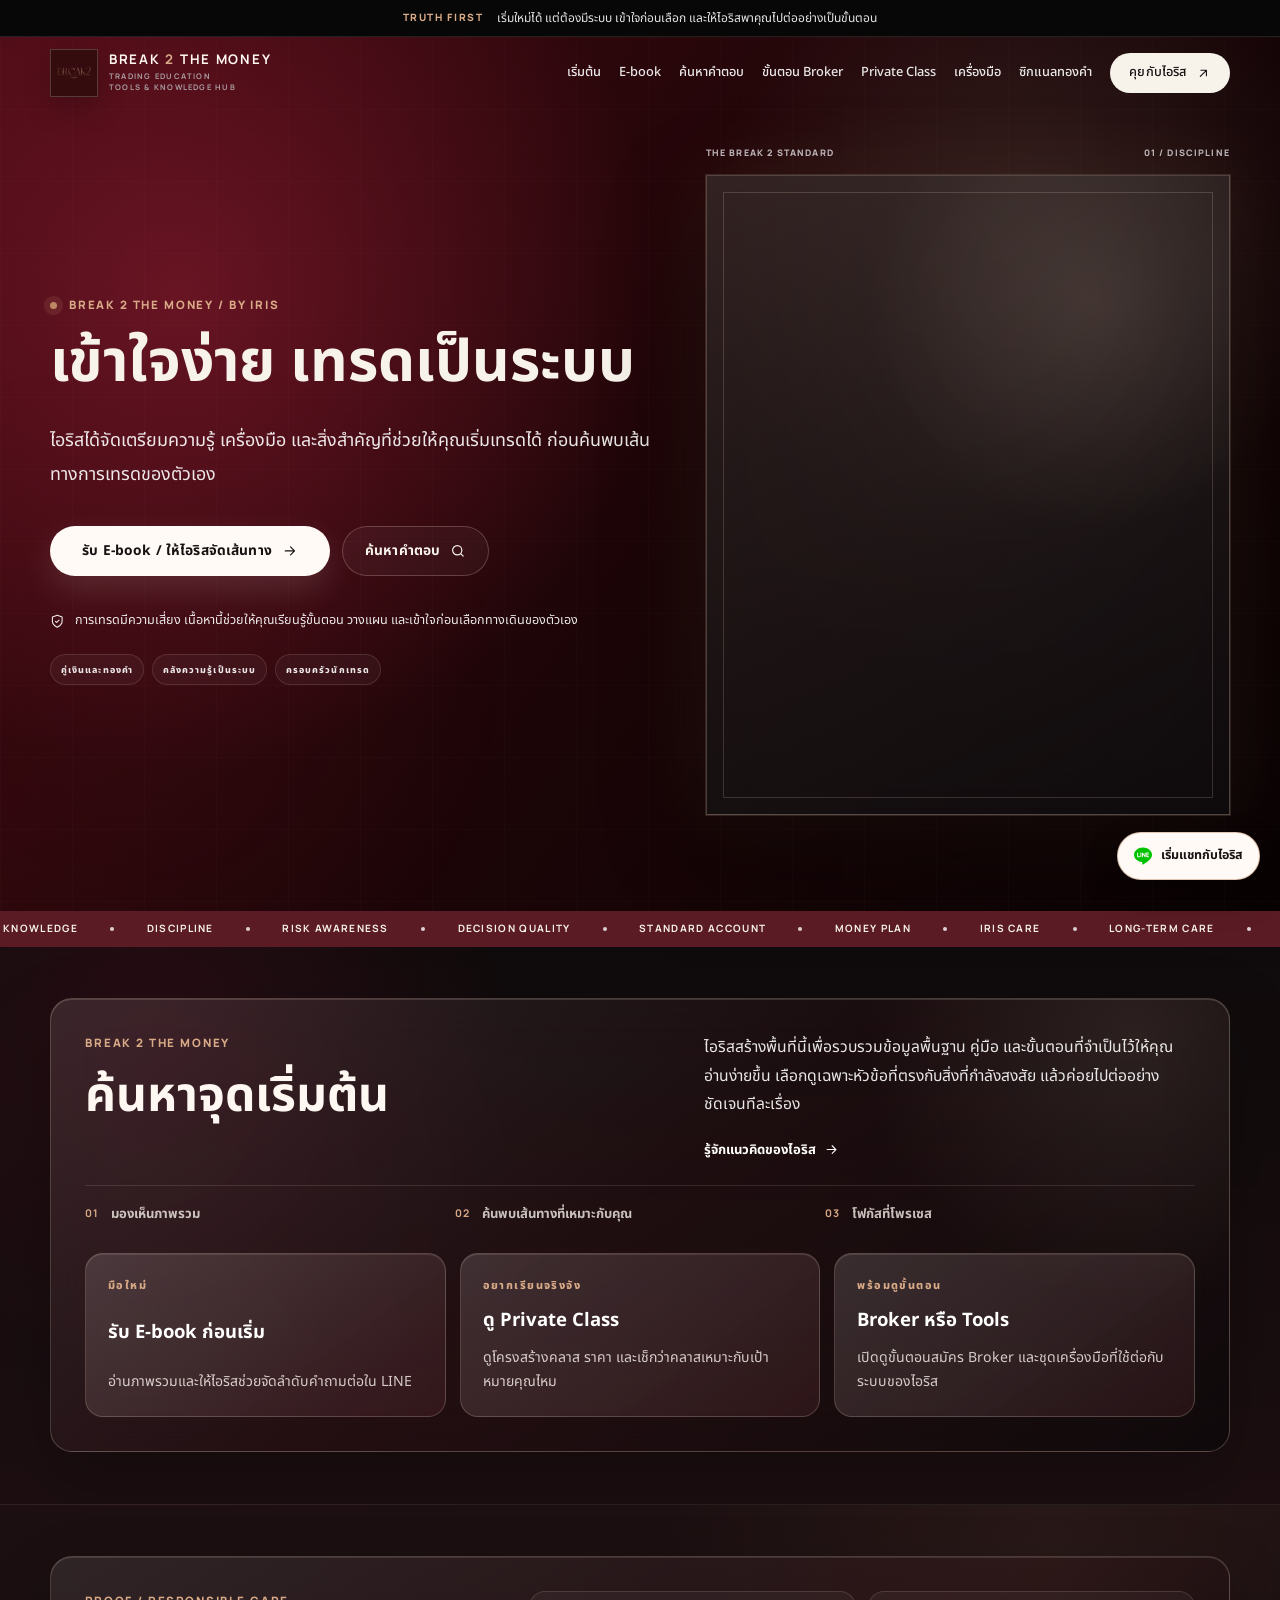
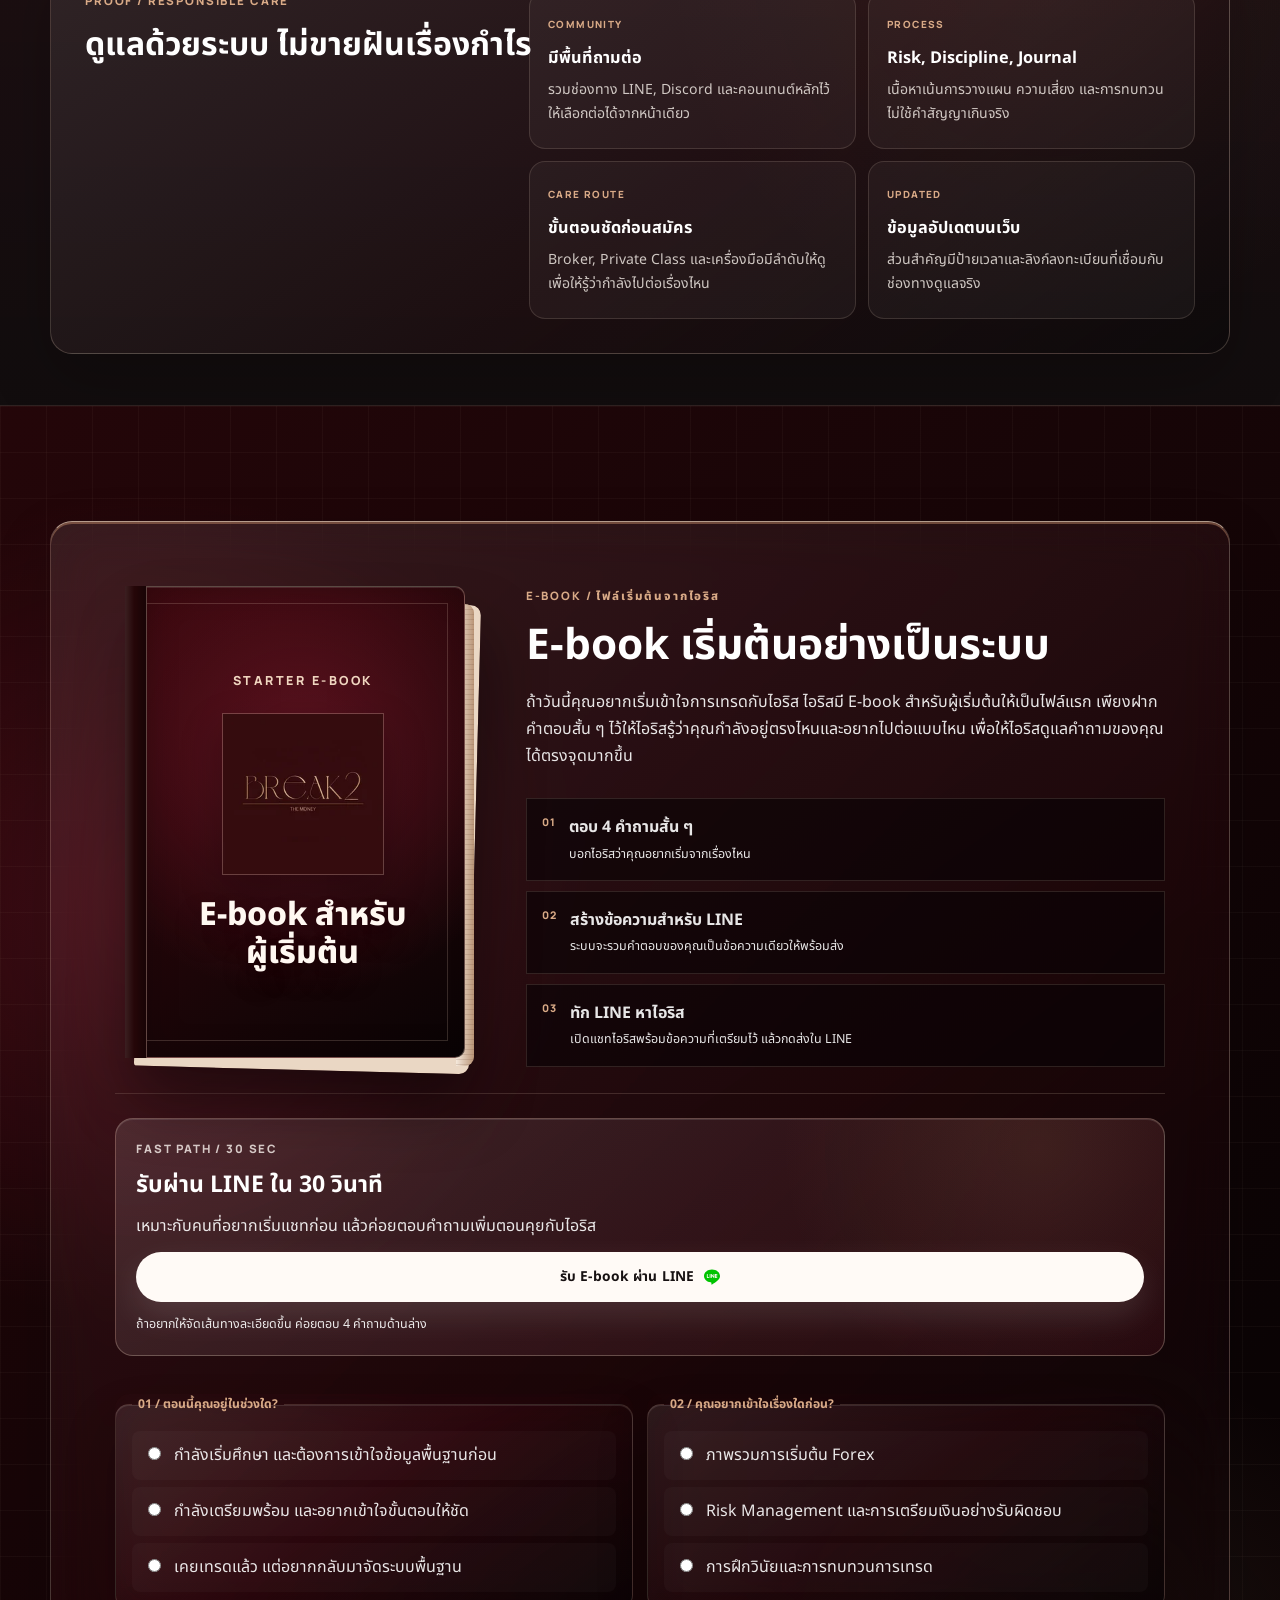
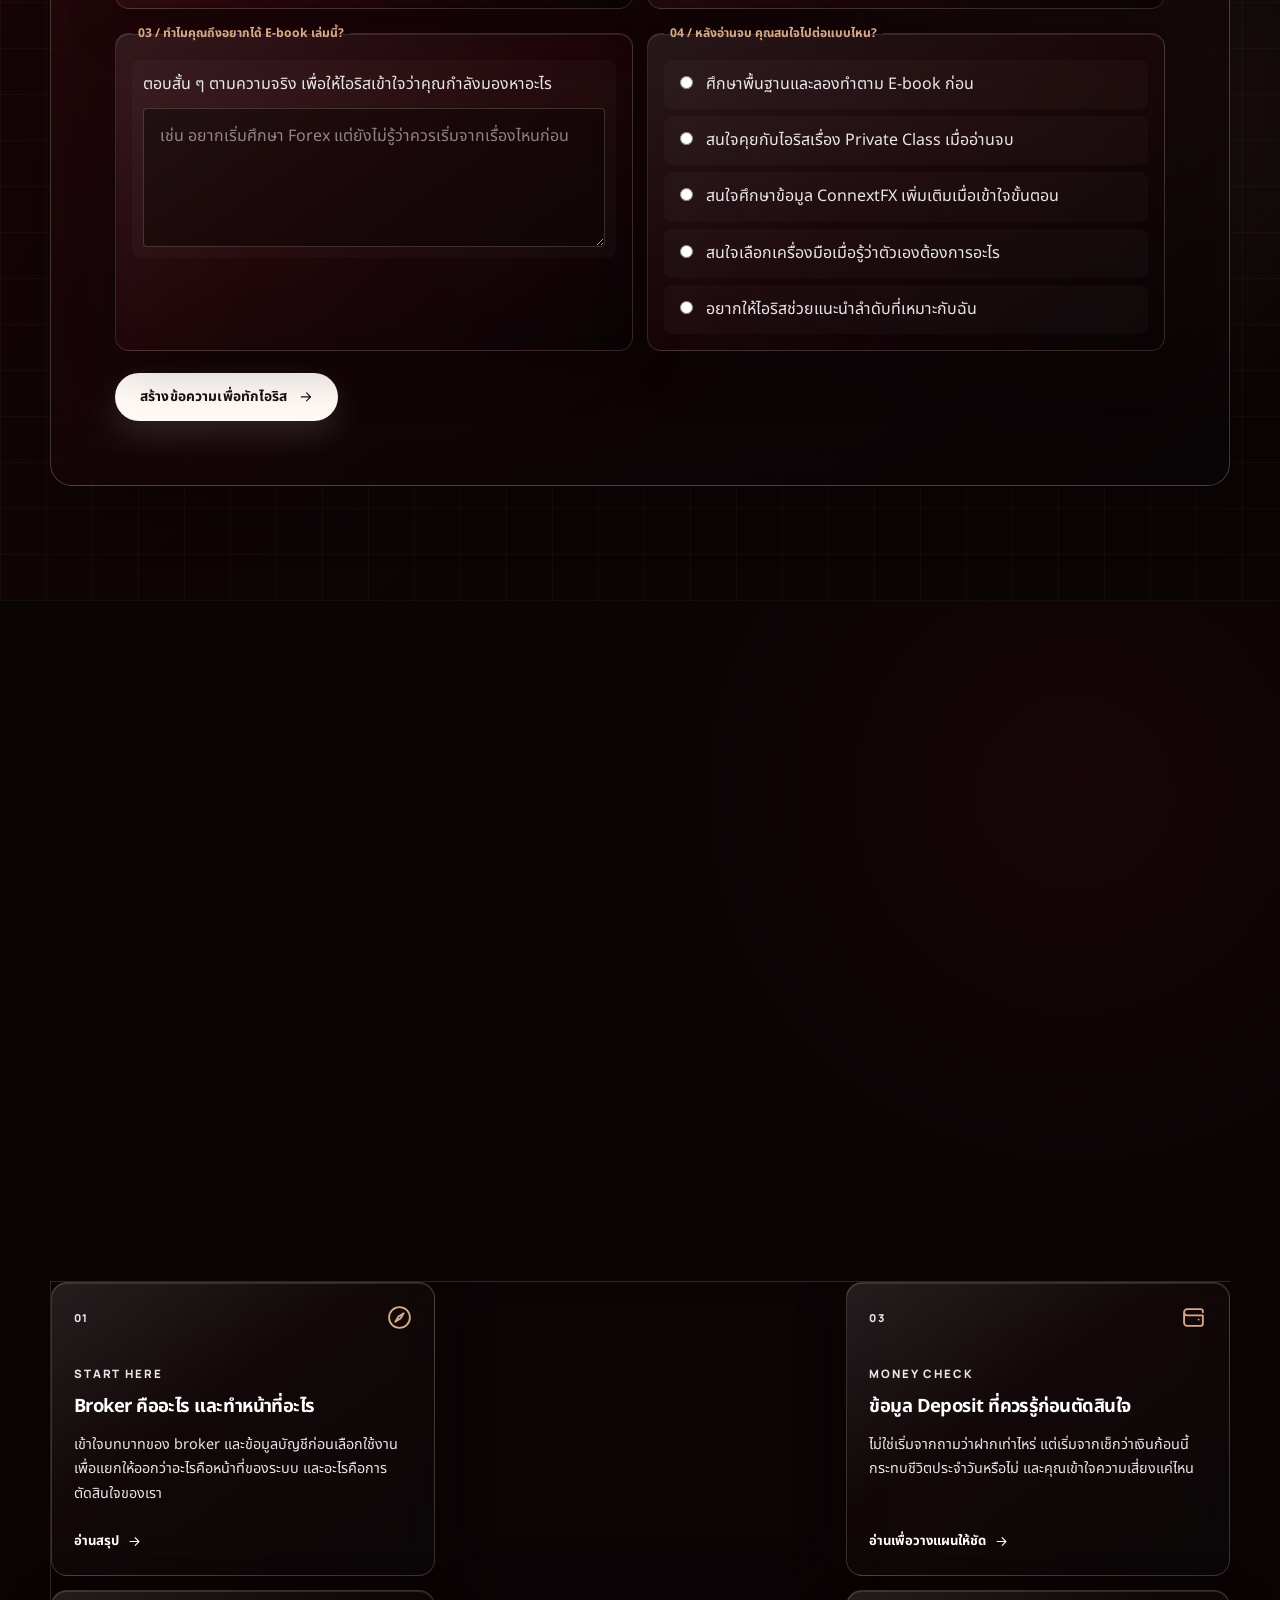
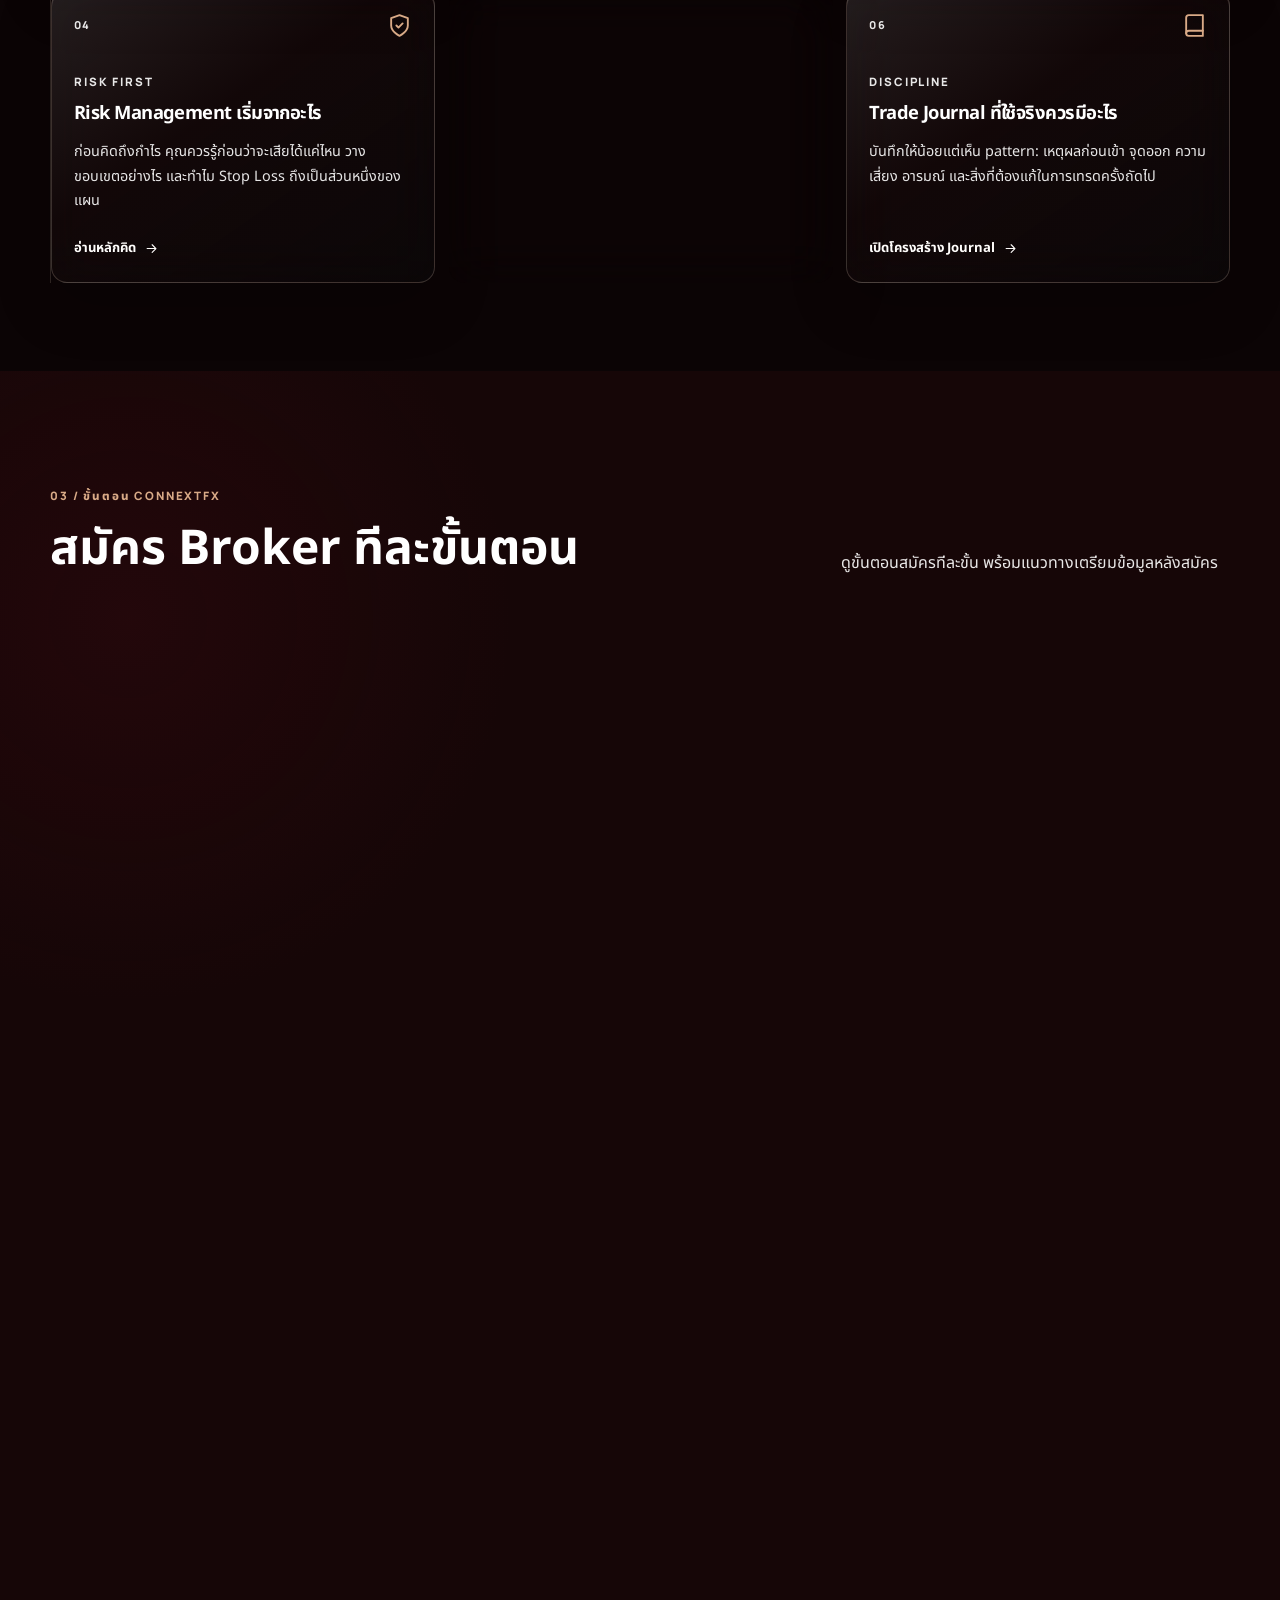
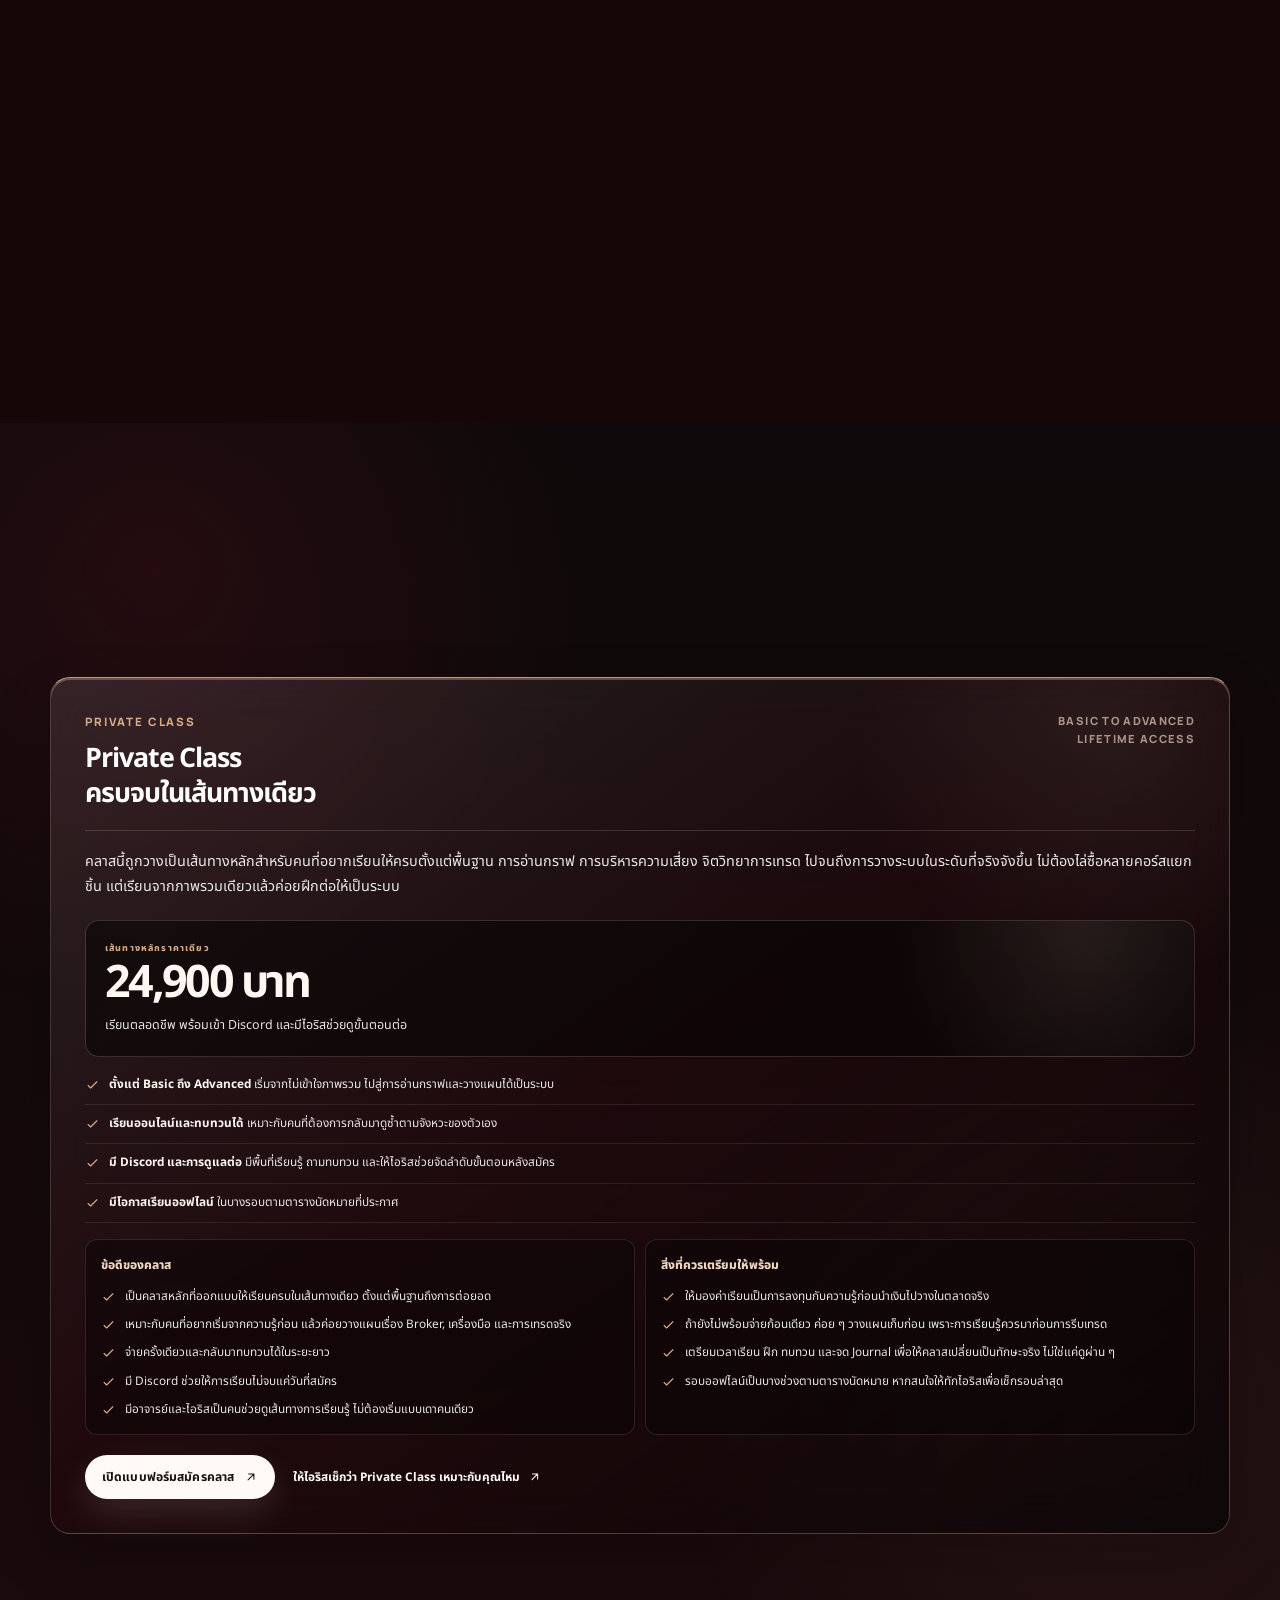
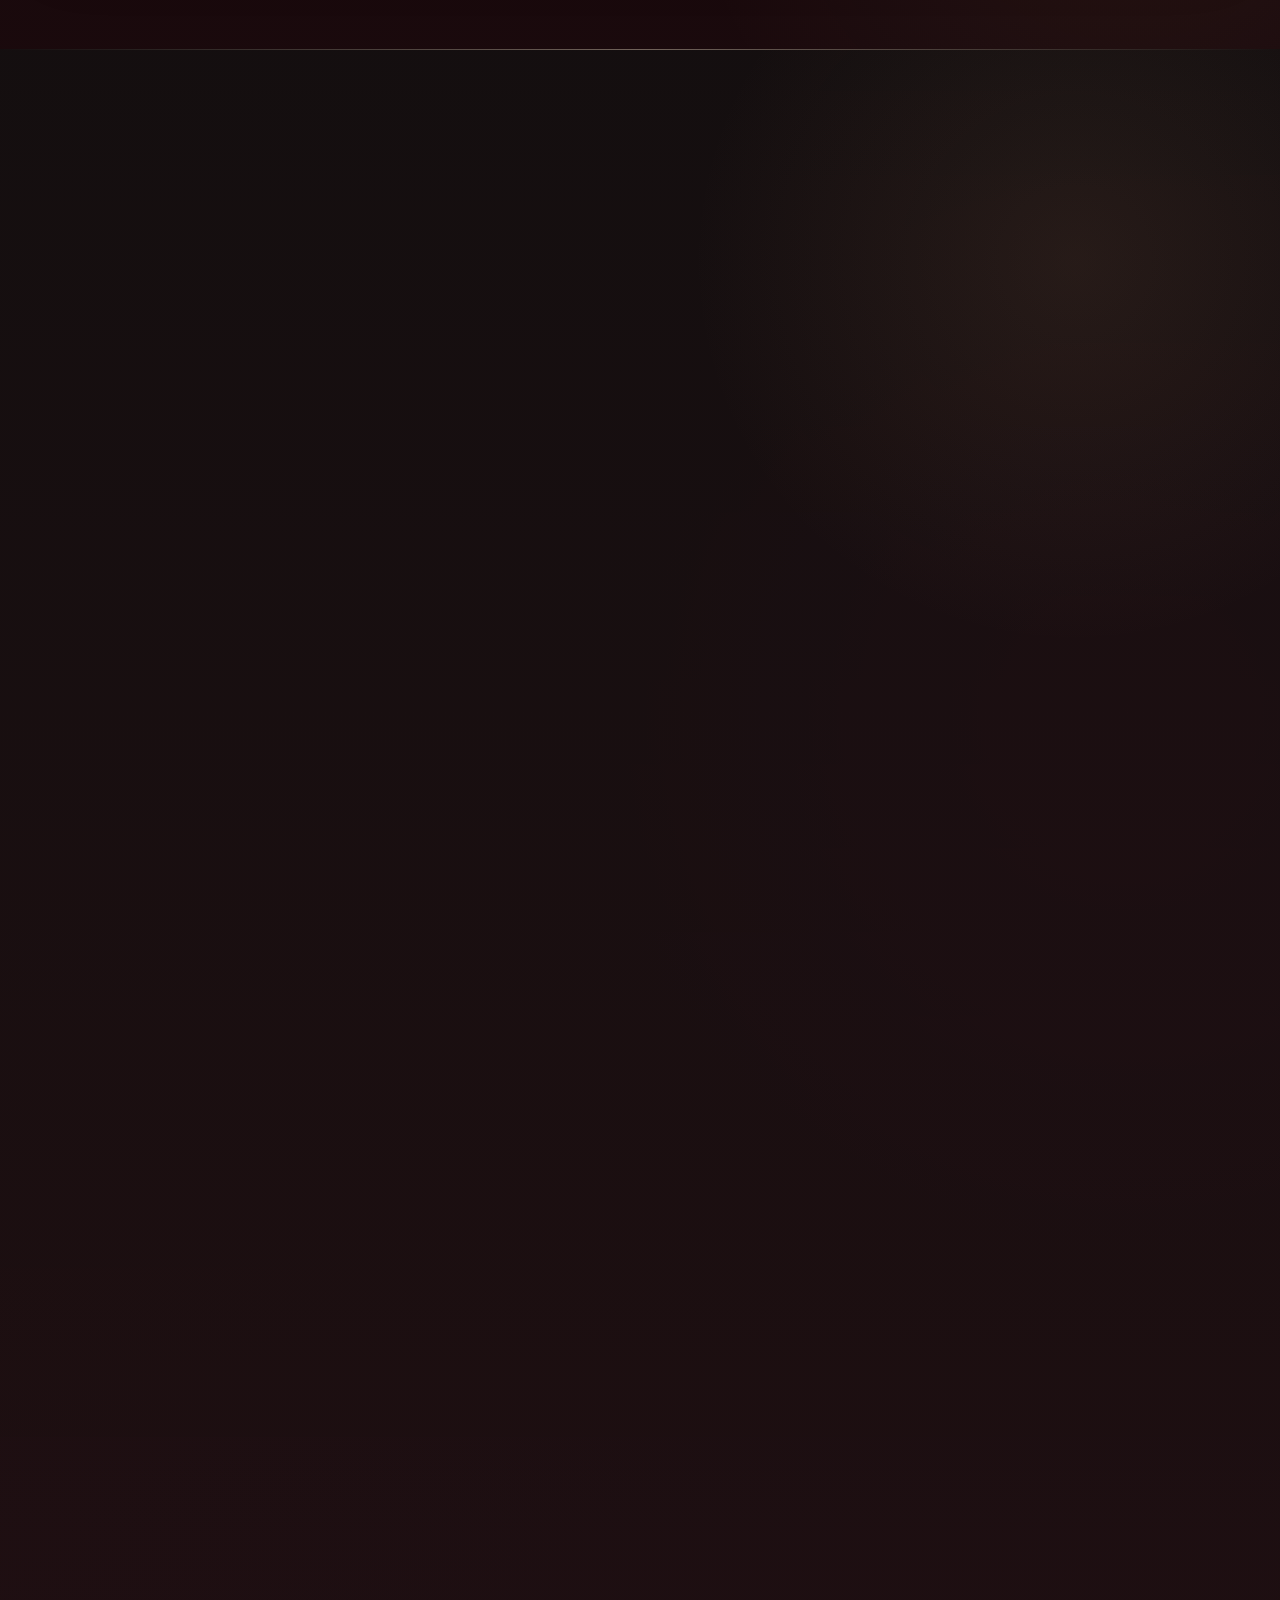
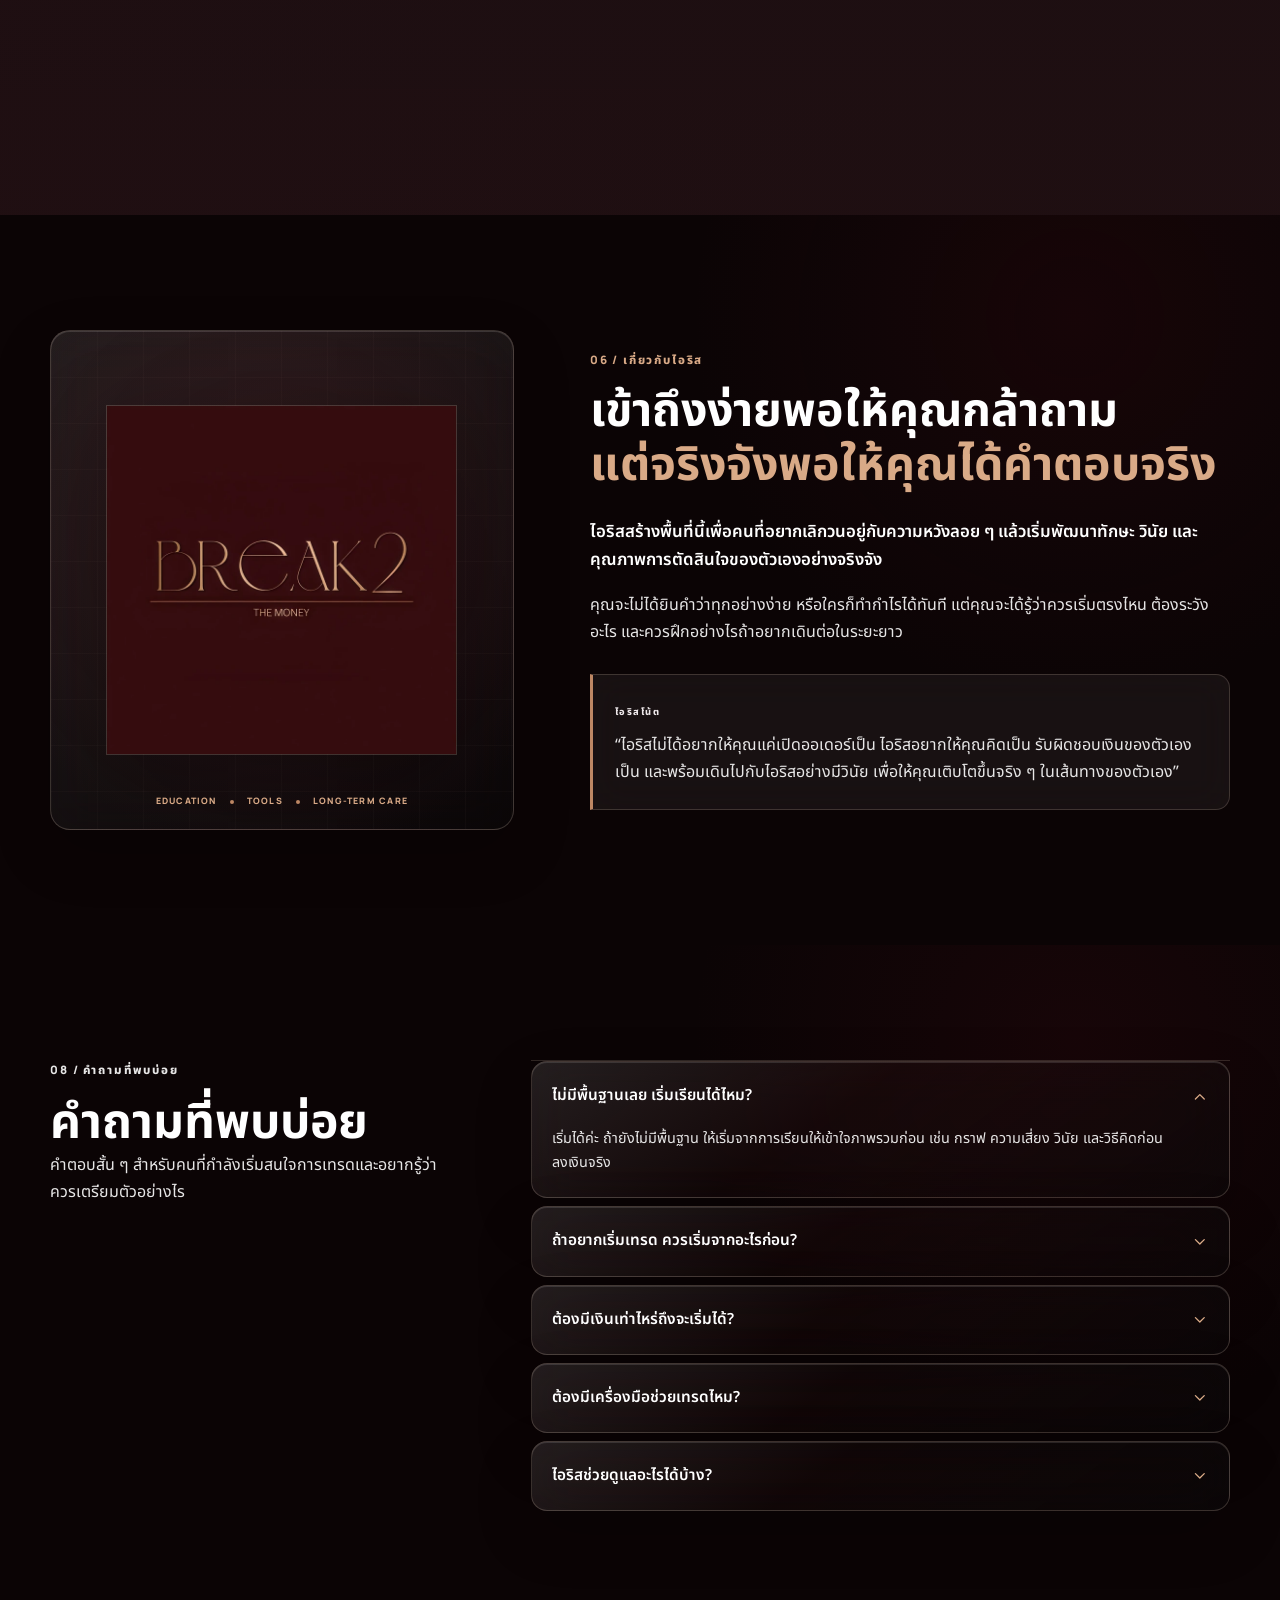
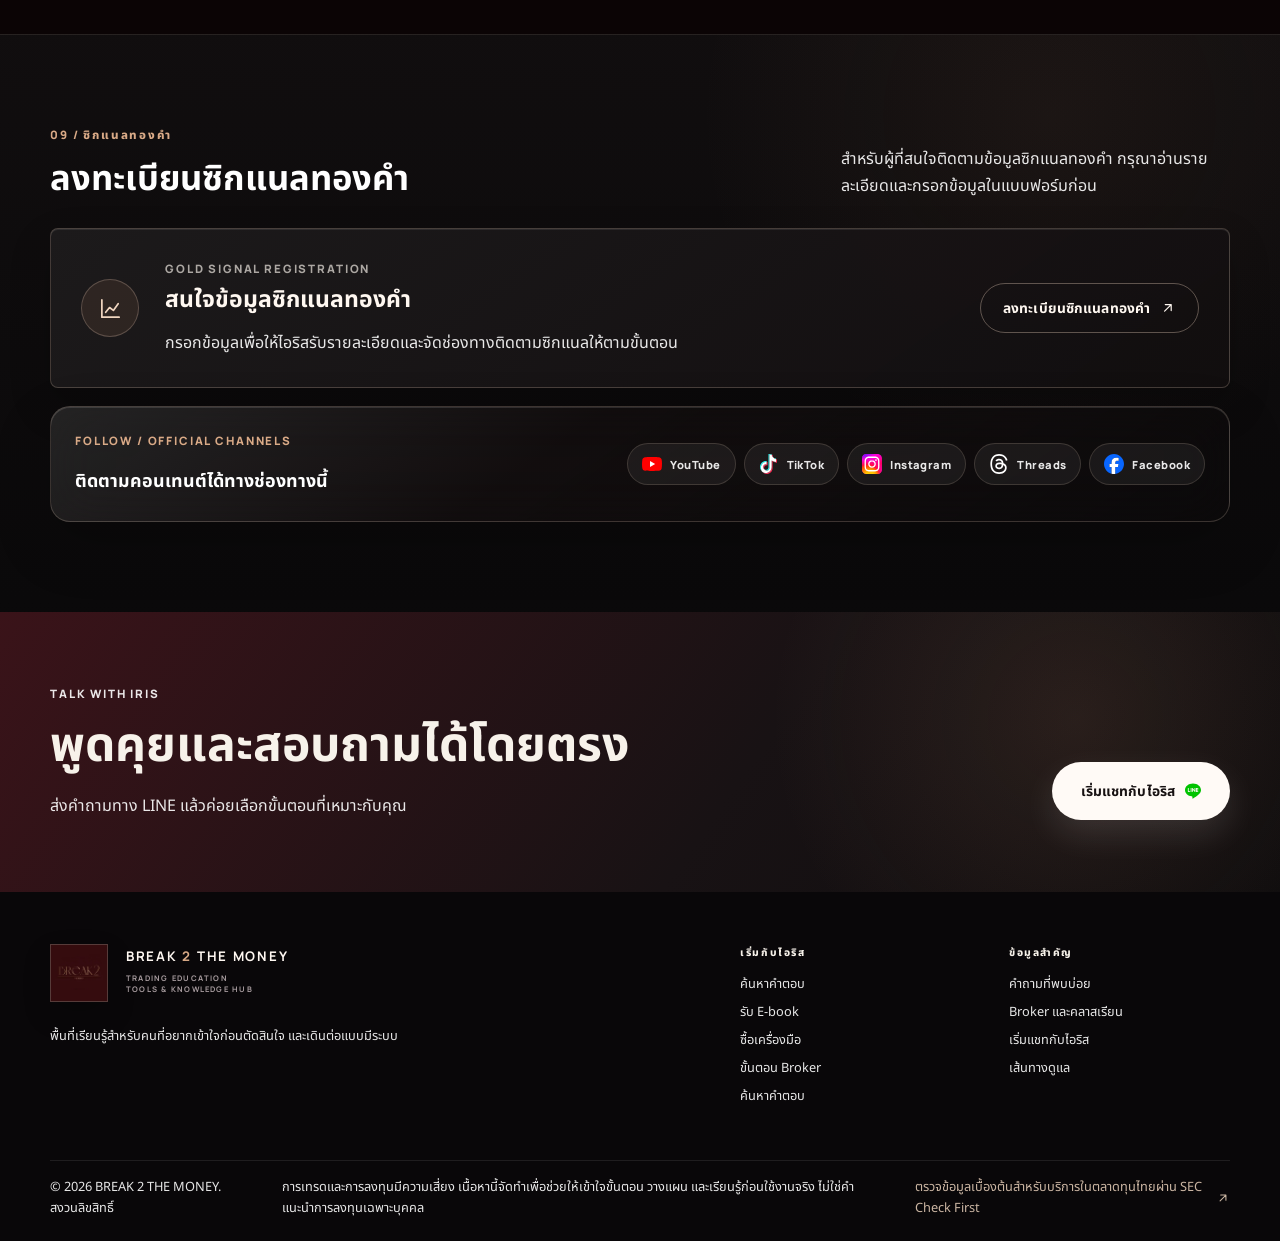
==== commit b52e37e3: "Improve landing page conversion flow" ====
--- a/index.html
+++ b/index.html
@@ -9,7 +9,7 @@
     name="description"
     content="BREAK 2 THE MONEY พื้นที่เรียนรู้ด้านการเทรด เครื่องมือช่วยวิเคราะห์ และช่องทางเริ่มต้นสำหรับคนที่อยากเข้าใจก่อนตัดสินใจ สร้างระบบ วินัย และความรับผิดชอบกับเงินของตัวเอง"
   />
-    <link rel="stylesheet" href="styles.css?v=20260606-social-grid-mobile-1" />
+    <link rel="stylesheet" href="styles.css?v=20260606-conversion-flow-1" />
 </head>
 <body>
   <a class="skip-link" href="#main-content">ข้ามไปยังเนื้อหาหลัก</a>
@@ -160,13 +160,13 @@
             ก่อนค้นพบเส้นทางการเทรดของตัวเอง
           </p>
           <div class="hero__actions">
-            <a class="button button--primary" href="#knowledge">
-              ค้นหาคำตอบ
+            <a class="button button--primary" href="#ebook">
+              รับ E-book / ให้ไอริสจัดเส้นทาง
               <svg class="icon"><use href="#icon-arrow-right"></use></svg>
             </a>
-            <a class="button button--ghost" href="https://lin.ee/J6u5PlE" target="_blank" rel="noopener noreferrer">
-              เริ่มแชทกับไอริส
-              <img class="platform-icon" src="assets/platform-icons/line.svg" alt="" width="24" height="24" />
+            <a class="button button--ghost" href="#knowledge">
+              ค้นหาคำตอบ
+              <svg class="icon"><use href="#icon-search"></use></svg>
             </a>
           </div>
           <div class="hero__note">
@@ -246,6 +246,56 @@
             <span><strong>01</strong> มองเห็นภาพรวม</span>
             <span><strong>02</strong> ค้นพบเส้นทางที่เหมาะกับคุณ</span>
             <span><strong>03</strong> โฟกัสที่โพรเซส</span>
+          </div>
+          <div class="lead-path-grid" aria-label="เลือกเส้นทางของคุณ">
+            <a class="lead-path-card" href="#ebook">
+              <span>มือใหม่</span>
+              <strong>รับ E-book ก่อนเริ่ม</strong>
+              <small>อ่านภาพรวมและให้ไอริสช่วยจัดลำดับคำถามต่อใน LINE</small>
+            </a>
+            <a class="lead-path-card" href="#decision-details">
+              <span>อยากเรียนจริงจัง</span>
+              <strong>ดู Private Class</strong>
+              <small>ดูโครงสร้างคลาส ราคา และเช็กว่าคลาสเหมาะกับเป้าหมายคุณไหม</small>
+            </a>
+            <a class="lead-path-card" href="#register">
+              <span>พร้อมดูขั้นตอน</span>
+              <strong>Broker หรือ Tools</strong>
+              <small>เปิดดูขั้นตอนสมัคร Broker และชุดเครื่องมือที่ใช้ต่อกับระบบของไอริส</small>
+            </a>
+          </div>
+        </div>
+      </div>
+    </section>
+
+    <section class="proof-strip" aria-label="หลักฐานการดูแลแบบไม่เคลมกำไร">
+      <div class="container">
+        <div class="proof-strip__panel reveal">
+          <div class="proof-strip__intro">
+            <p class="eyebrow">PROOF / RESPONSIBLE CARE</p>
+            <h2>ดูแลด้วยระบบ ไม่ขายฝันเรื่องกำไร</h2>
+          </div>
+          <div class="proof-strip__grid">
+            <article>
+              <span>COMMUNITY</span>
+              <strong>มีพื้นที่ถามต่อ</strong>
+              <p>รวมช่องทาง LINE, Discord และคอนเทนต์หลักไว้ให้เลือกต่อได้จากหน้าเดียว</p>
+            </article>
+            <article>
+              <span>PROCESS</span>
+              <strong>Risk, Discipline, Journal</strong>
+              <p>เนื้อหาเน้นการวางแผน ความเสี่ยง และการทบทวน ไม่ใช้คำสัญญาเกินจริง</p>
+            </article>
+            <article>
+              <span>CARE ROUTE</span>
+              <strong>ขั้นตอนชัดก่อนสมัคร</strong>
+              <p>Broker, Private Class และเครื่องมือมีลำดับให้ดู เพื่อให้รู้ว่ากำลังไปต่อเรื่องไหน</p>
+            </article>
+            <article>
+              <span>UPDATED</span>
+              <strong>ข้อมูลอัปเดตบนเว็บ</strong>
+              <p>ส่วนสำคัญมีป้ายเวลาและลิงก์ลงทะเบียนที่เชื่อมกับช่องทางดูแลจริง</p>
+            </article>
           </div>
         </div>
       </div>
@@ -351,6 +401,16 @@
           </div>
 
           <div class="ebook-panel__form-area">
+            <div class="ebook-fast-path" aria-label="รับ E-book ผ่าน LINE แบบเร็ว">
+              <p class="eyebrow">FAST PATH / 30 SEC</p>
+              <h3>รับผ่าน LINE ใน 30 วินาที</h3>
+              <p>เหมาะกับคนที่อยากเริ่มแชทก่อน แล้วค่อยตอบคำถามเพิ่มตอนคุยกับไอริส</p>
+              <a class="button button--primary" href="https://line.me/R/oaMessage/%40326crutz/?EBOOK%0A%E0%B8%82%E0%B8%AD%E0%B8%A3%E0%B8%B1%E0%B8%9A%20E-book%20%E0%B9%80%E0%B8%A3%E0%B8%B4%E0%B9%88%E0%B8%A1%E0%B8%95%E0%B9%89%E0%B8%99%20%E0%B9%81%E0%B8%A5%E0%B8%B0%E0%B9%83%E0%B8%AB%E0%B9%89%E0%B9%84%E0%B8%AD%E0%B8%A3%E0%B8%B4%E0%B8%AA%E0%B8%8A%E0%B9%88%E0%B8%A7%E0%B8%A2%E0%B8%88%E0%B8%B1%E0%B8%94%E0%B9%80%E0%B8%AA%E0%B9%89%E0%B8%99%E0%B8%97%E0%B8%B2%E0%B8%87%E0%B9%83%E0%B8%AB%E0%B9%89" target="_blank" rel="noopener noreferrer">
+                รับ E-book ผ่าน LINE
+                <img class="platform-icon" src="assets/platform-icons/line.svg" alt="" width="24" height="24" decoding="async" />
+              </a>
+              <small>ถ้าอยากให้จัดเส้นทางละเอียดขึ้น ค่อยตอบ 4 คำถามด้านล่าง</small>
+            </div>
             <form class="ebook-form" id="ebook-form">
               <fieldset>
                 <legend>01 / ตอนนี้คุณอยู่ในช่วงใด?</legend>
@@ -409,14 +469,14 @@
             <p class="eyebrow">02 / เลือกคำตอบ</p>
             <h2>ค้นหาคำตอบที่ต้องการ</h2>
           </div>
-          <p>กดหัวข้อที่ตรงกับคำถาม แล้วคำตอบหรือขั้นตอนที่เกี่ยวข้องจะขึ้นมาให้ทันที</p>
+            <p>เลือกหัวข้อที่ตรงกับสิ่งที่สงสัย แล้วอ่านต่อจากจุดนั้นได้ทันที</p>
         </div>
 
         <div class="search-console reveal">
           <div class="search-console__intro">
             <p class="eyebrow">BREAK 2 ANSWER DESK</p>
             <h3>เลือกเรื่องที่คุณอยากรู้</h3>
-            <p>เลือกเรื่องที่อยากรู้ แล้วเริ่มอ่านต่อได้ทันที</p>
+            <p>รวมคำถามหลักไว้ให้เลือกง่ายขึ้น จะเริ่มจากเรื่องไหนก็อ่านต่อได้ทันที</p>
           </div>
           <label class="search-box search-box--global" for="knowledge-search">
             <svg class="icon"><use href="#icon-search"></use></svg>
@@ -1057,7 +1117,7 @@
                 กรอกแบบฟอร์มซิกแนล
                 <svg class="icon"><use href="#icon-arrow-up-right"></use></svg>
               </a>
-              <a class="text-link" href="https://lin.ee/J6u5PlE" target="_blank" rel="noopener noreferrer">ให้ไอริสดูแลต่อทาง LINE</a>
+              <a class="text-link" href="https://lin.ee/J6u5PlE" target="_blank" rel="noopener noreferrer">ให้ไอริสช่วยดูว่าขั้นตอนนี้เหมาะกับคุณไหม</a>
             </div>
             <small class="flow-note">แบบฟอร์มซิกแนลอาจขอให้เข้าสู่ระบบ Google ก่อนกรอกข้อมูล</small>
           </article>
@@ -1311,7 +1371,7 @@
 
             <div class="decision-card__actions">
               <a class="button button--primary" href="https://forms.gle/GMyPULKgYKG9zF586" target="_blank" rel="noopener noreferrer">เปิดแบบฟอร์มสมัครคลาส <svg class="icon"><use href="#icon-arrow-up-right"></use></svg></a>
-              <a class="text-link" href="https://lin.ee/J6u5PlE" target="_blank" rel="noopener noreferrer">ให้ไอริสดูแลก่อนสมัคร <svg class="icon"><use href="#icon-arrow-up-right"></use></svg></a>
+              <a class="text-link" href="https://lin.ee/J6u5PlE" target="_blank" rel="noopener noreferrer">ให้ไอริสเช็กว่า Private Class เหมาะกับคุณไหม <svg class="icon"><use href="#icon-arrow-up-right"></use></svg></a>
             </div>
           </article>
         </div>
@@ -1631,6 +1691,6 @@
     </section>
   </div>
 
-  <script src="script.js?v=20260606-social-channels-1"></script>
+  <script src="script.js?v=20260606-conversion-flow-1"></script>
 </body>
 </html>
--- a/styles.css
+++ b/styles.css
@@ -8753,3 +8753,232 @@
     font-size: 0.62rem;
   }
 }
+
+/* Conversion flow: clearer first action, three entry paths, proof, and fast E-book route. */
+html {
+  overflow-x: hidden;
+}
+
+.signal-strip {
+  max-width: 100vw;
+  contain: paint;
+}
+
+.lead-path-grid {
+  display: grid;
+  grid-column: 1 / -1;
+  grid-template-columns: repeat(3, minmax(0, 1fr));
+  gap: 14px;
+  margin-top: 4px;
+}
+
+.lead-path-card {
+  display: flex;
+  min-height: 164px;
+  flex-direction: column;
+  justify-content: space-between;
+  gap: 13px;
+  padding: 22px;
+  color: #fff8f2;
+  background:
+    linear-gradient(145deg, rgba(255, 255, 255, 0.105), rgba(93, 24, 34, 0.2)),
+    rgba(255, 255, 255, 0.035);
+  border: 1px solid rgba(240, 214, 192, 0.2);
+  border-radius: 18px;
+  box-shadow: inset 0 1px 0 rgba(255, 255, 255, 0.1);
+  transition: transform 180ms ease, border-color 180ms ease, background 180ms ease;
+}
+
+.lead-path-card:hover,
+.lead-path-card:focus-visible {
+  transform: translateY(-2px);
+  border-color: rgba(240, 214, 192, 0.45);
+  background:
+    linear-gradient(145deg, rgba(255, 255, 255, 0.14), rgba(120, 24, 42, 0.28)),
+    rgba(255, 255, 255, 0.05);
+}
+
+.lead-path-card span {
+  color: var(--bronze-soft);
+  font-family: var(--font-display);
+  font-size: 0.68rem;
+  font-weight: 800;
+  letter-spacing: 0.13em;
+  text-transform: uppercase;
+}
+
+.lead-path-card strong {
+  color: #fff;
+  font-size: clamp(1.06rem, 1.45vw, 1.28rem);
+  line-height: 1.24;
+}
+
+.lead-path-card small {
+  color: rgba(255, 248, 242, 0.8);
+  font-size: 0.88rem;
+  line-height: 1.7;
+}
+
+.proof-strip {
+  padding-block: clamp(34px, 4vw, 56px);
+  background:
+    radial-gradient(circle at 82% 10%, rgba(189, 135, 100, 0.08), transparent 24rem),
+    linear-gradient(180deg, rgba(27, 16, 18, 0.9), rgba(17, 13, 14, 0.98));
+  border-bottom: 1px solid rgba(240, 214, 192, 0.09);
+}
+
+.proof-strip__panel {
+  display: grid;
+  grid-template-columns: minmax(230px, 0.76fr) minmax(0, 1.24fr);
+  gap: clamp(20px, 3vw, 36px);
+  align-items: start;
+  padding: clamp(22px, 3vw, 34px);
+  background:
+    linear-gradient(145deg, rgba(255, 255, 255, 0.09), rgba(91, 24, 33, 0.12) 56%, rgba(10, 8, 9, 0.56));
+  border: 1px solid rgba(240, 214, 192, 0.22);
+  border-radius: 22px;
+  box-shadow:
+    inset 0 1px 0 rgba(255, 255, 255, 0.12),
+    0 24px 64px rgba(4, 3, 4, 0.22);
+}
+
+.proof-strip__intro h2 {
+  max-width: 440px;
+  margin: 12px 0 0;
+  color: #fff;
+  font-family: var(--font-heading);
+  font-size: clamp(1.55rem, 2.5vw, 2.4rem);
+  line-height: 1.24;
+}
+
+.proof-strip__intro,
+.proof-strip__grid,
+.proof-strip__grid article {
+  min-width: 0;
+}
+
+.proof-strip__grid {
+  display: grid;
+  grid-template-columns: repeat(2, minmax(0, 1fr));
+  gap: 12px;
+}
+
+.proof-strip__grid article {
+  min-height: 158px;
+  padding: 18px;
+  background: rgba(255, 255, 255, 0.045);
+  border: 1px solid rgba(240, 214, 192, 0.15);
+  border-radius: 16px;
+}
+
+.proof-strip__grid span {
+  color: var(--bronze-soft);
+  font-family: var(--font-display);
+  font-size: 0.62rem;
+  font-weight: 800;
+  letter-spacing: 0.14em;
+}
+
+.proof-strip__grid strong {
+  display: block;
+  margin-top: 10px;
+  color: #fff;
+  font-size: 1.02rem;
+  line-height: 1.35;
+}
+
+.proof-strip__grid p {
+  margin: 9px 0 0;
+  color: rgba(255, 248, 242, 0.78);
+  font-size: 0.88rem;
+  line-height: 1.72;
+}
+
+.ebook-fast-path {
+  display: grid;
+  gap: 12px;
+  margin-bottom: 18px;
+  padding: 20px;
+  background:
+    radial-gradient(circle at 88% 12%, rgba(189, 135, 100, 0.13), transparent 16rem),
+    linear-gradient(145deg, rgba(255, 255, 255, 0.11), rgba(120, 24, 42, 0.18));
+  border: 1px solid rgba(240, 214, 192, 0.28);
+  border-radius: 18px;
+  box-shadow: inset 0 1px 0 rgba(255, 255, 255, 0.12);
+}
+
+.ebook-fast-path h3 {
+  margin: 0;
+  color: #fff;
+  font-size: clamp(1.18rem, 1.8vw, 1.48rem);
+  line-height: 1.32;
+}
+
+.ebook-fast-path p,
+.ebook-fast-path small {
+  margin: 0;
+  color: rgba(255, 248, 242, 0.8);
+  line-height: 1.7;
+}
+
+.ebook-fast-path .button {
+  width: 100%;
+}
+
+@media (min-width: 900px) {
+  .hero__actions .button--primary {
+    min-width: 280px;
+  }
+}
+
+@media (max-width: 860px) {
+  .lead-path-grid,
+  .proof-strip__panel,
+  .proof-strip__grid {
+    grid-template-columns: 1fr;
+  }
+
+  .lead-path-card {
+    min-height: 0;
+  }
+
+  .proof-strip__grid article {
+    min-height: 0;
+  }
+}
+
+@media (max-width: 620px) {
+  .lead-path-grid {
+    gap: 10px;
+  }
+
+  .lead-path-card {
+    padding: 18px;
+    border-radius: 16px;
+  }
+
+  .proof-strip {
+    padding-block: 30px;
+  }
+
+  .proof-strip__panel {
+    padding: 20px;
+    border-radius: 18px;
+  }
+
+  .proof-strip__grid {
+    gap: 10px;
+  }
+
+  .proof-strip__grid article {
+    padding: 16px;
+  }
+
+  .proof-strip__intro .eyebrow {
+    overflow-wrap: anywhere;
+  }
+
+  .ebook-fast-path {
+    padding: 18px;
+  }
+}
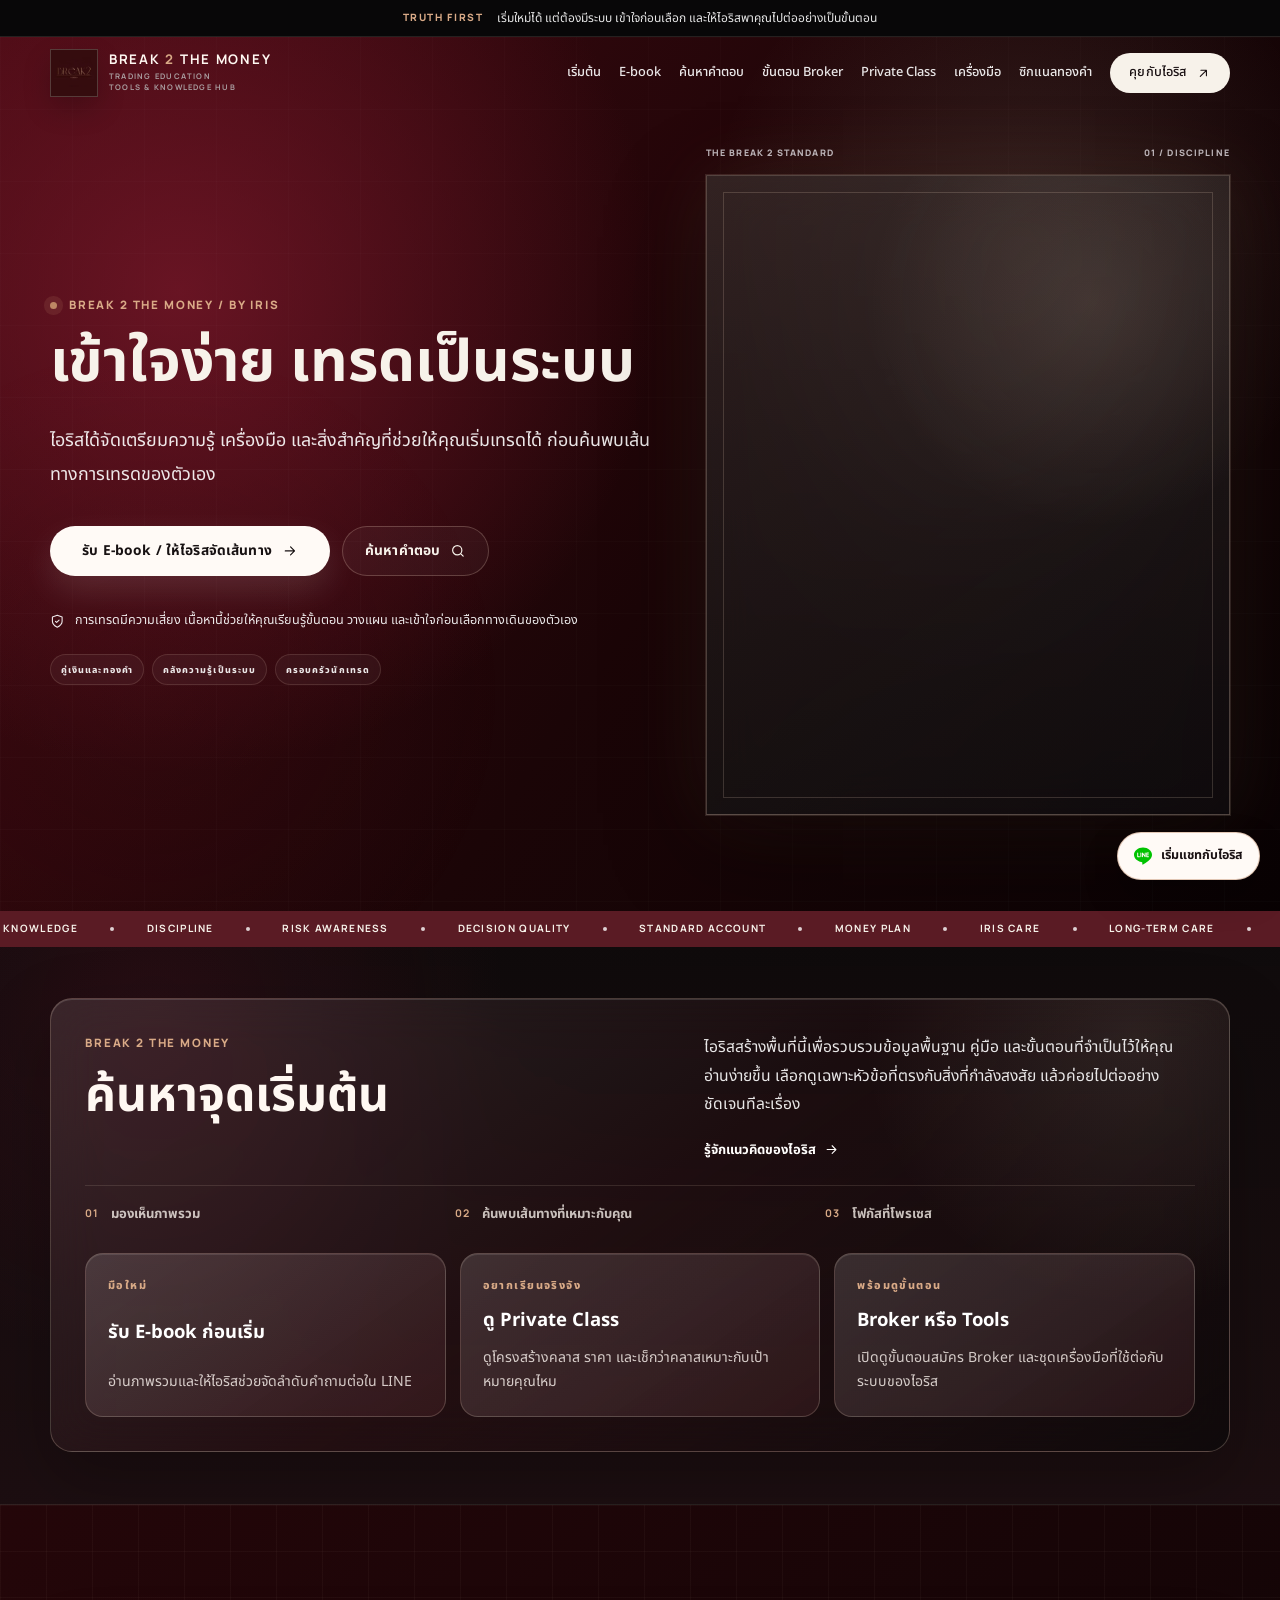
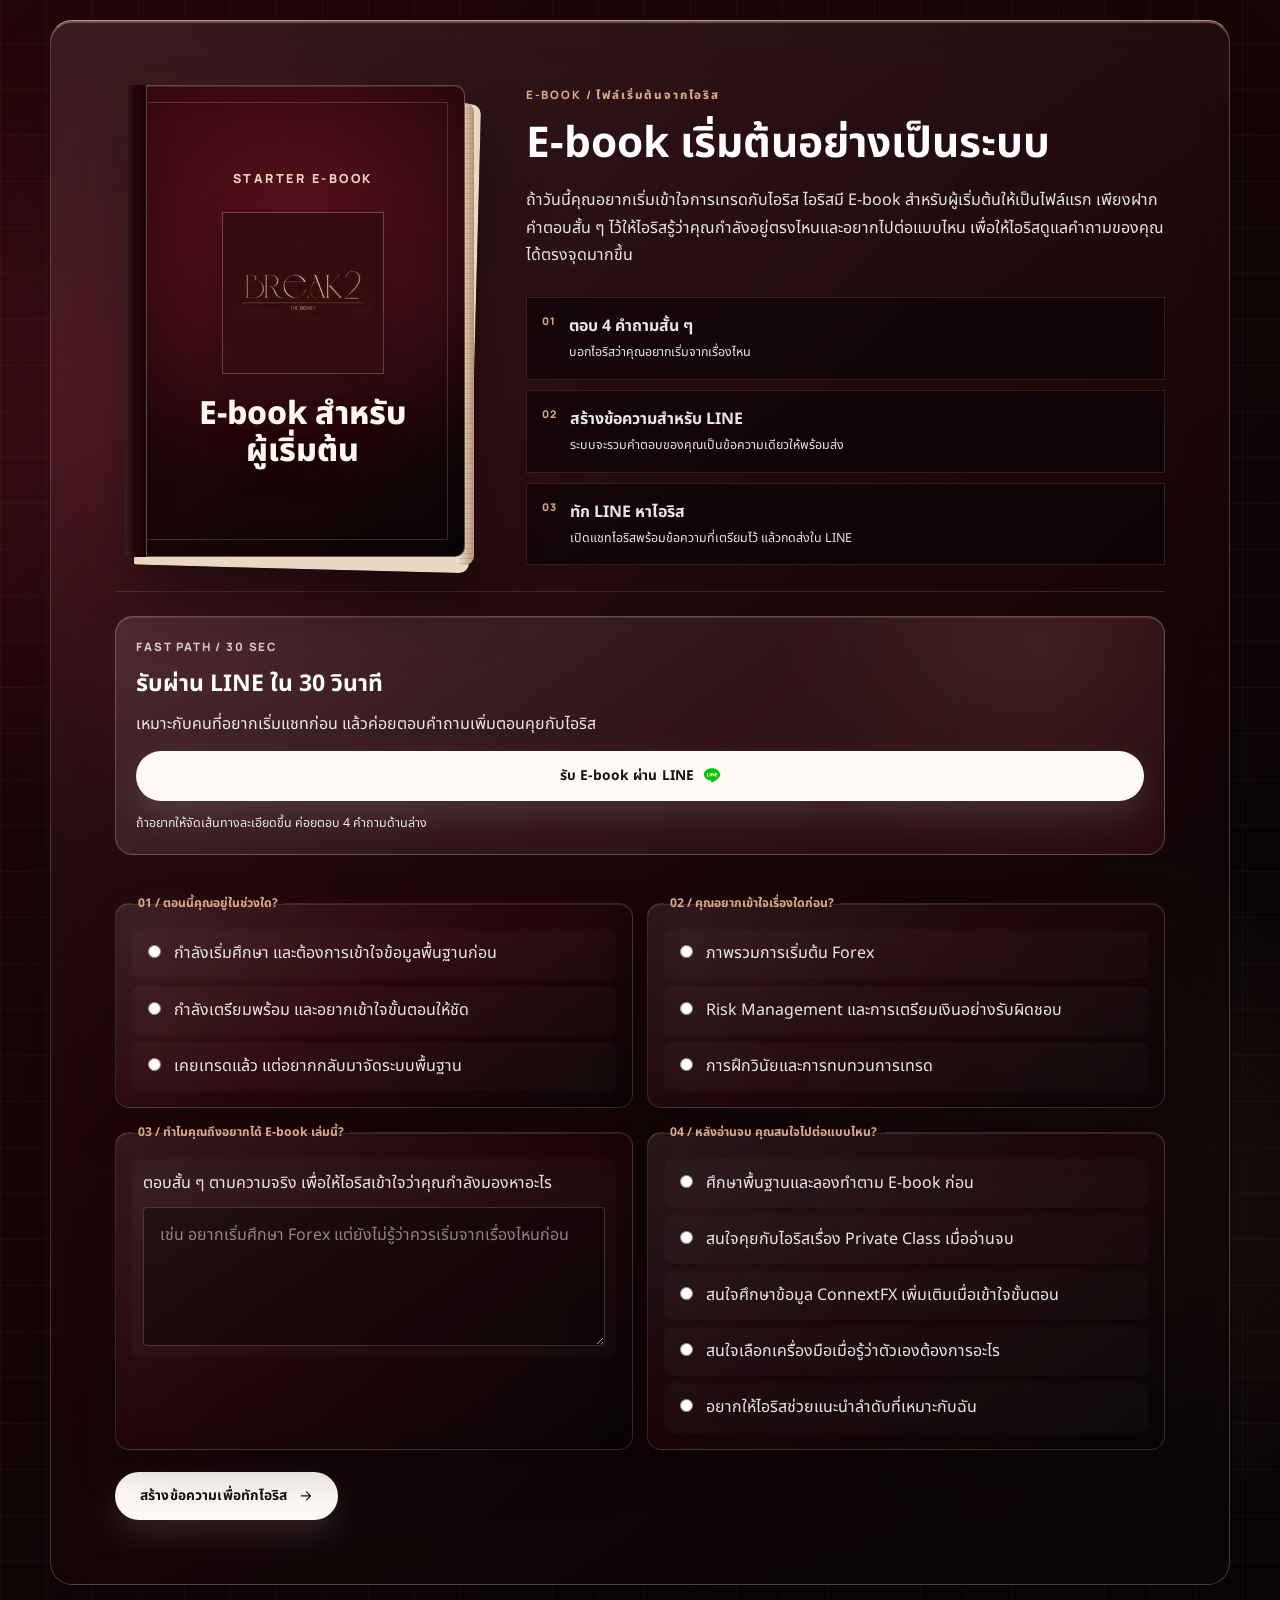
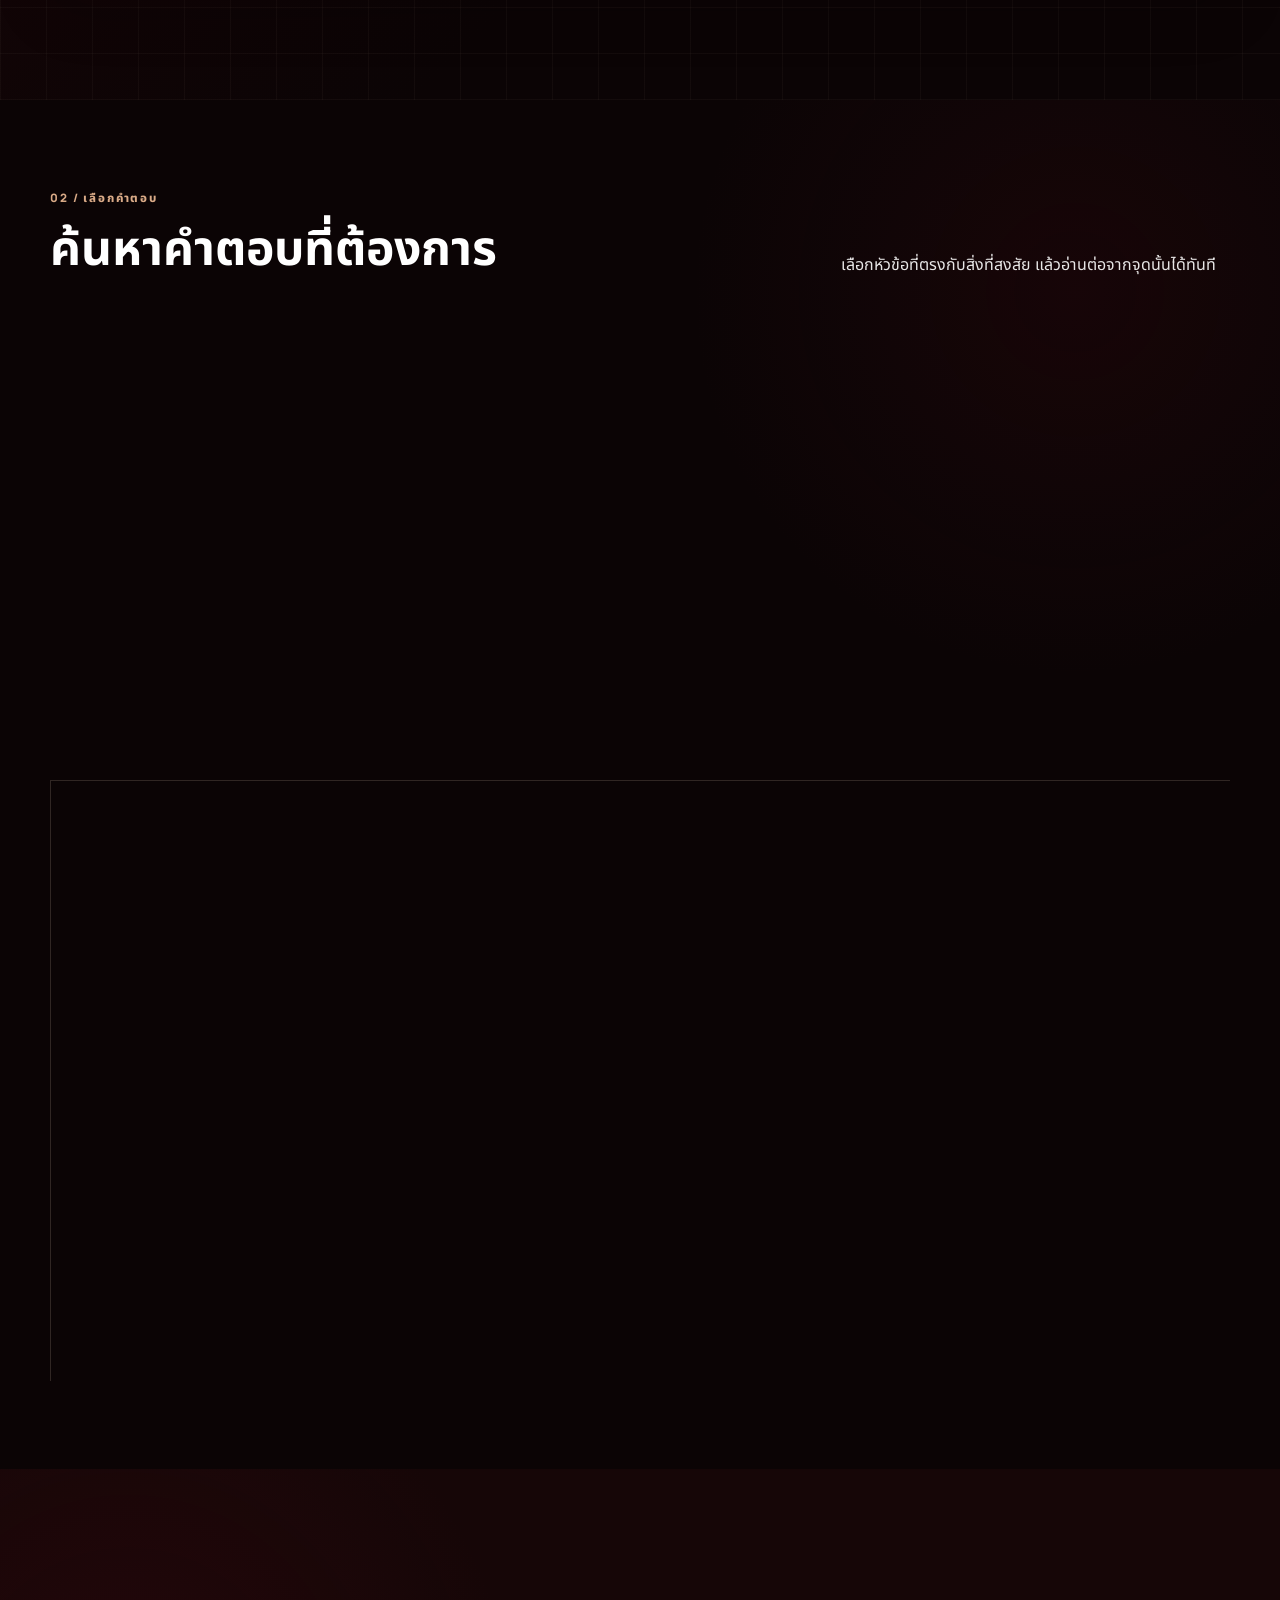
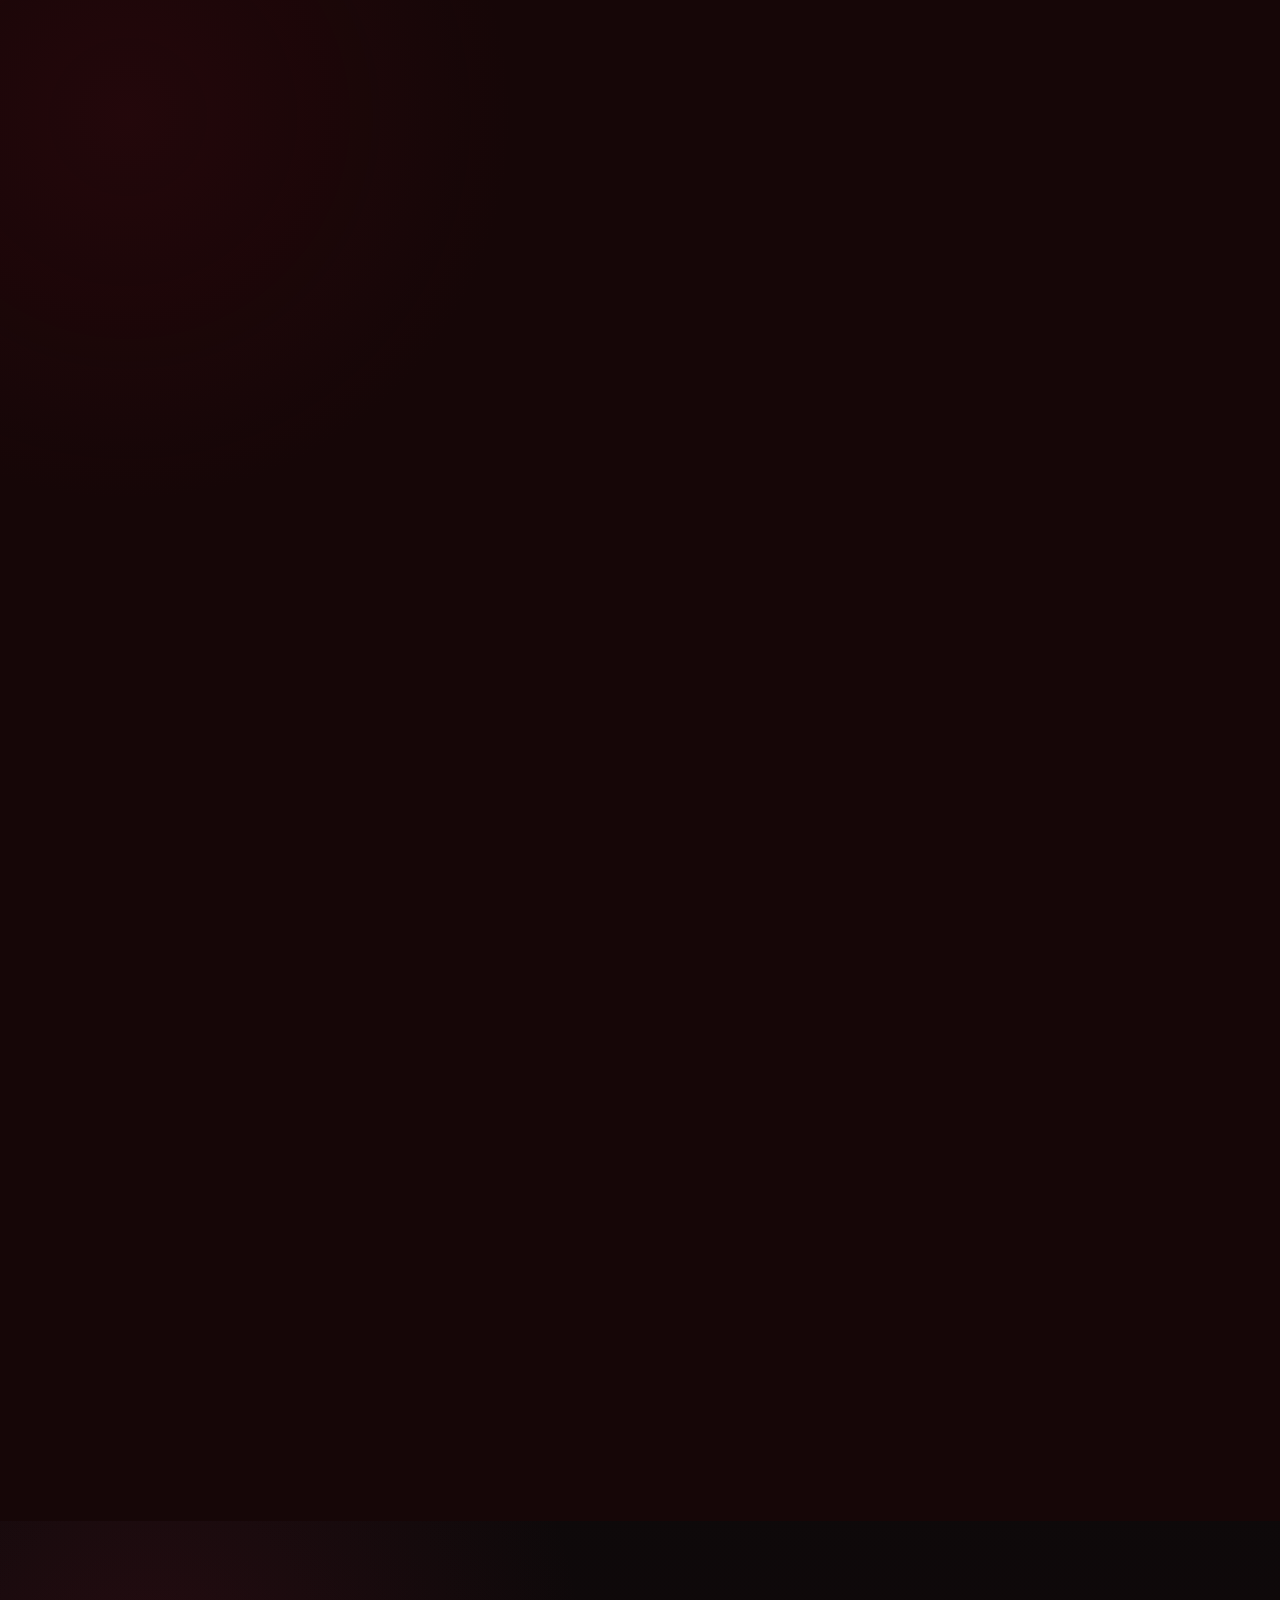
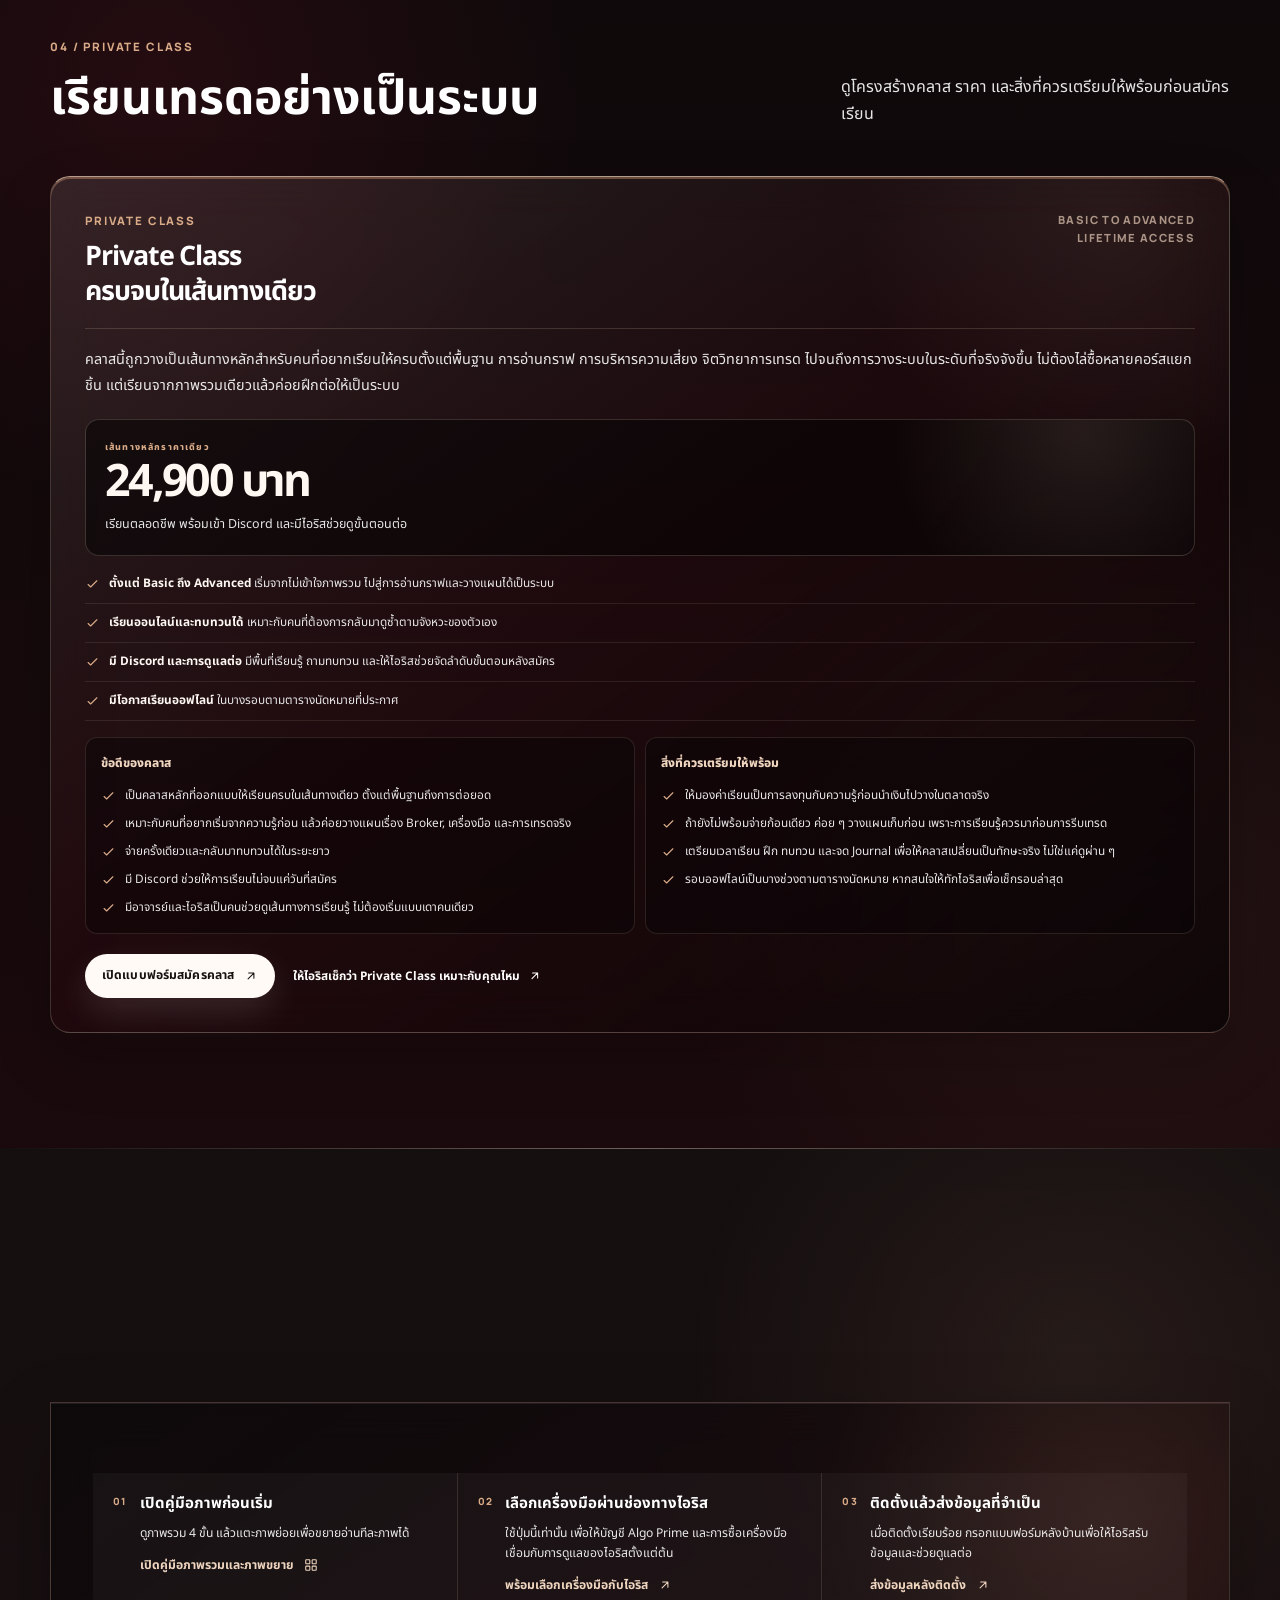
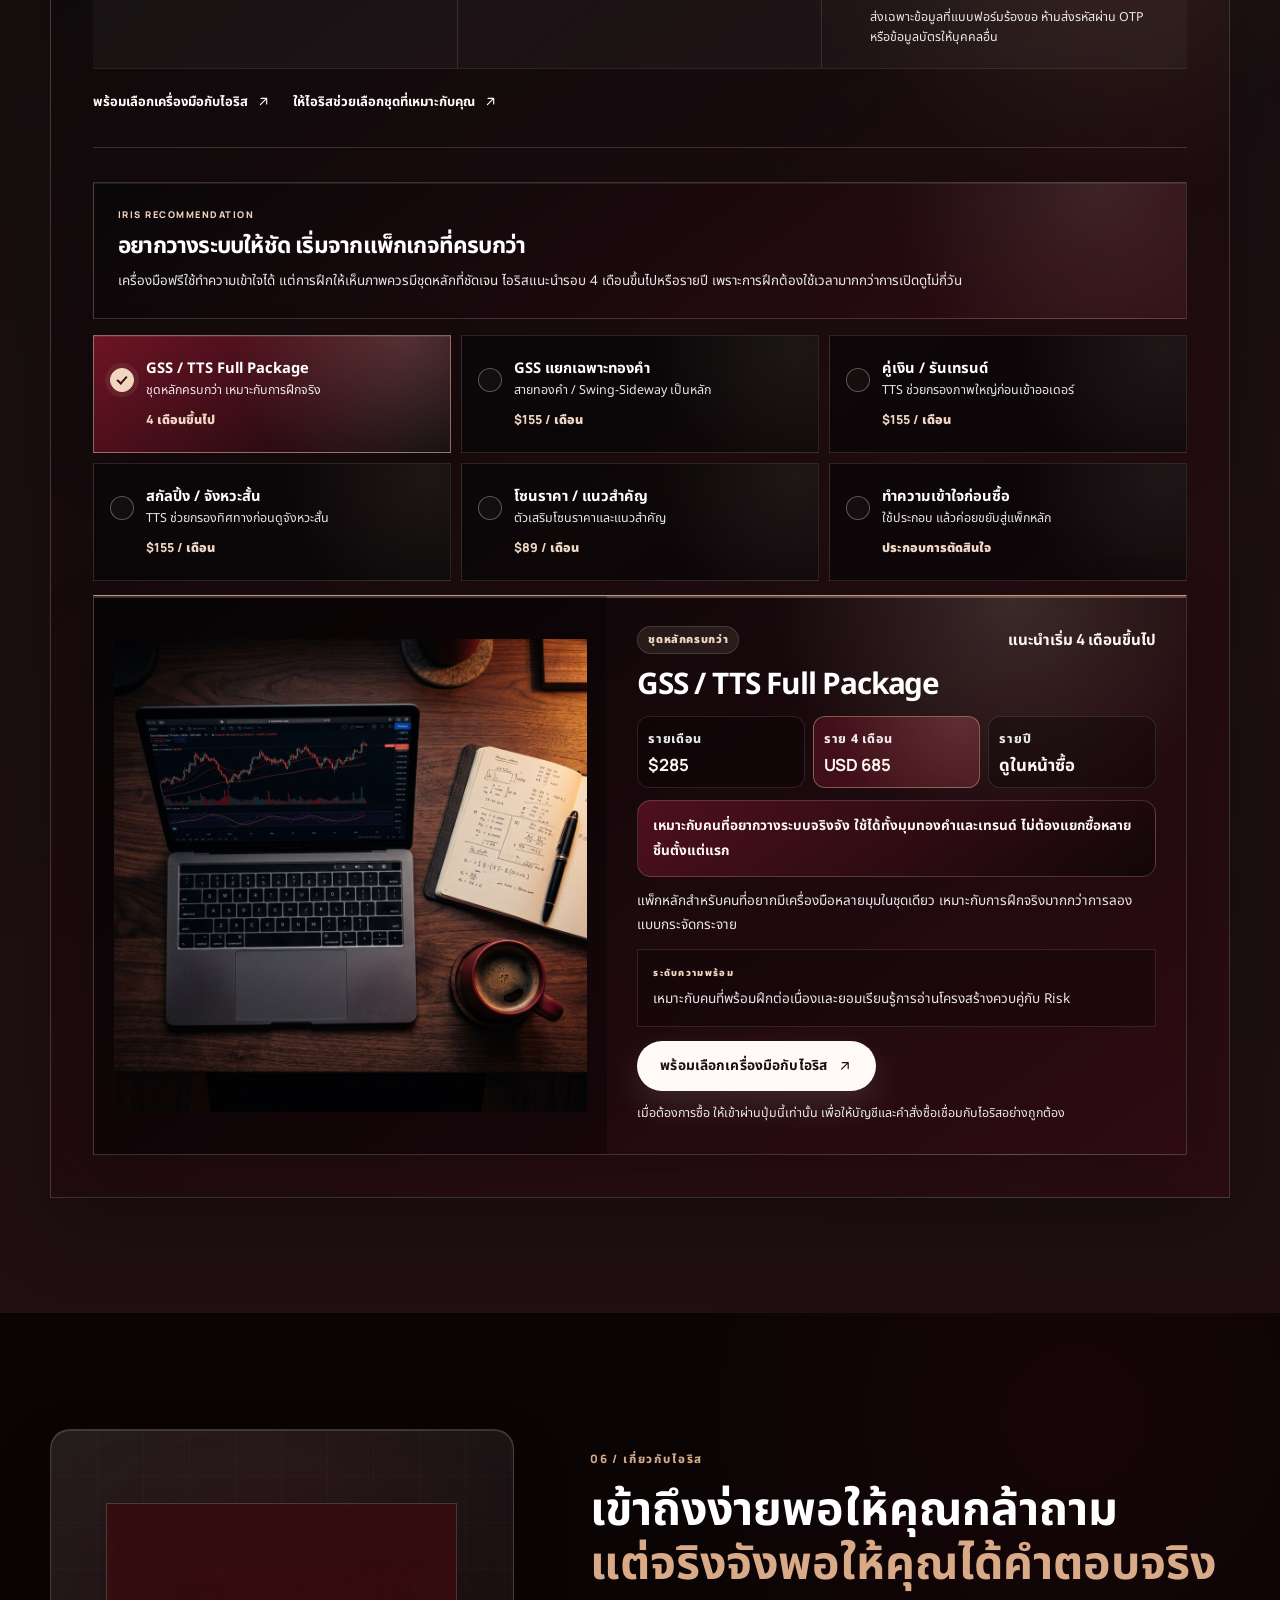
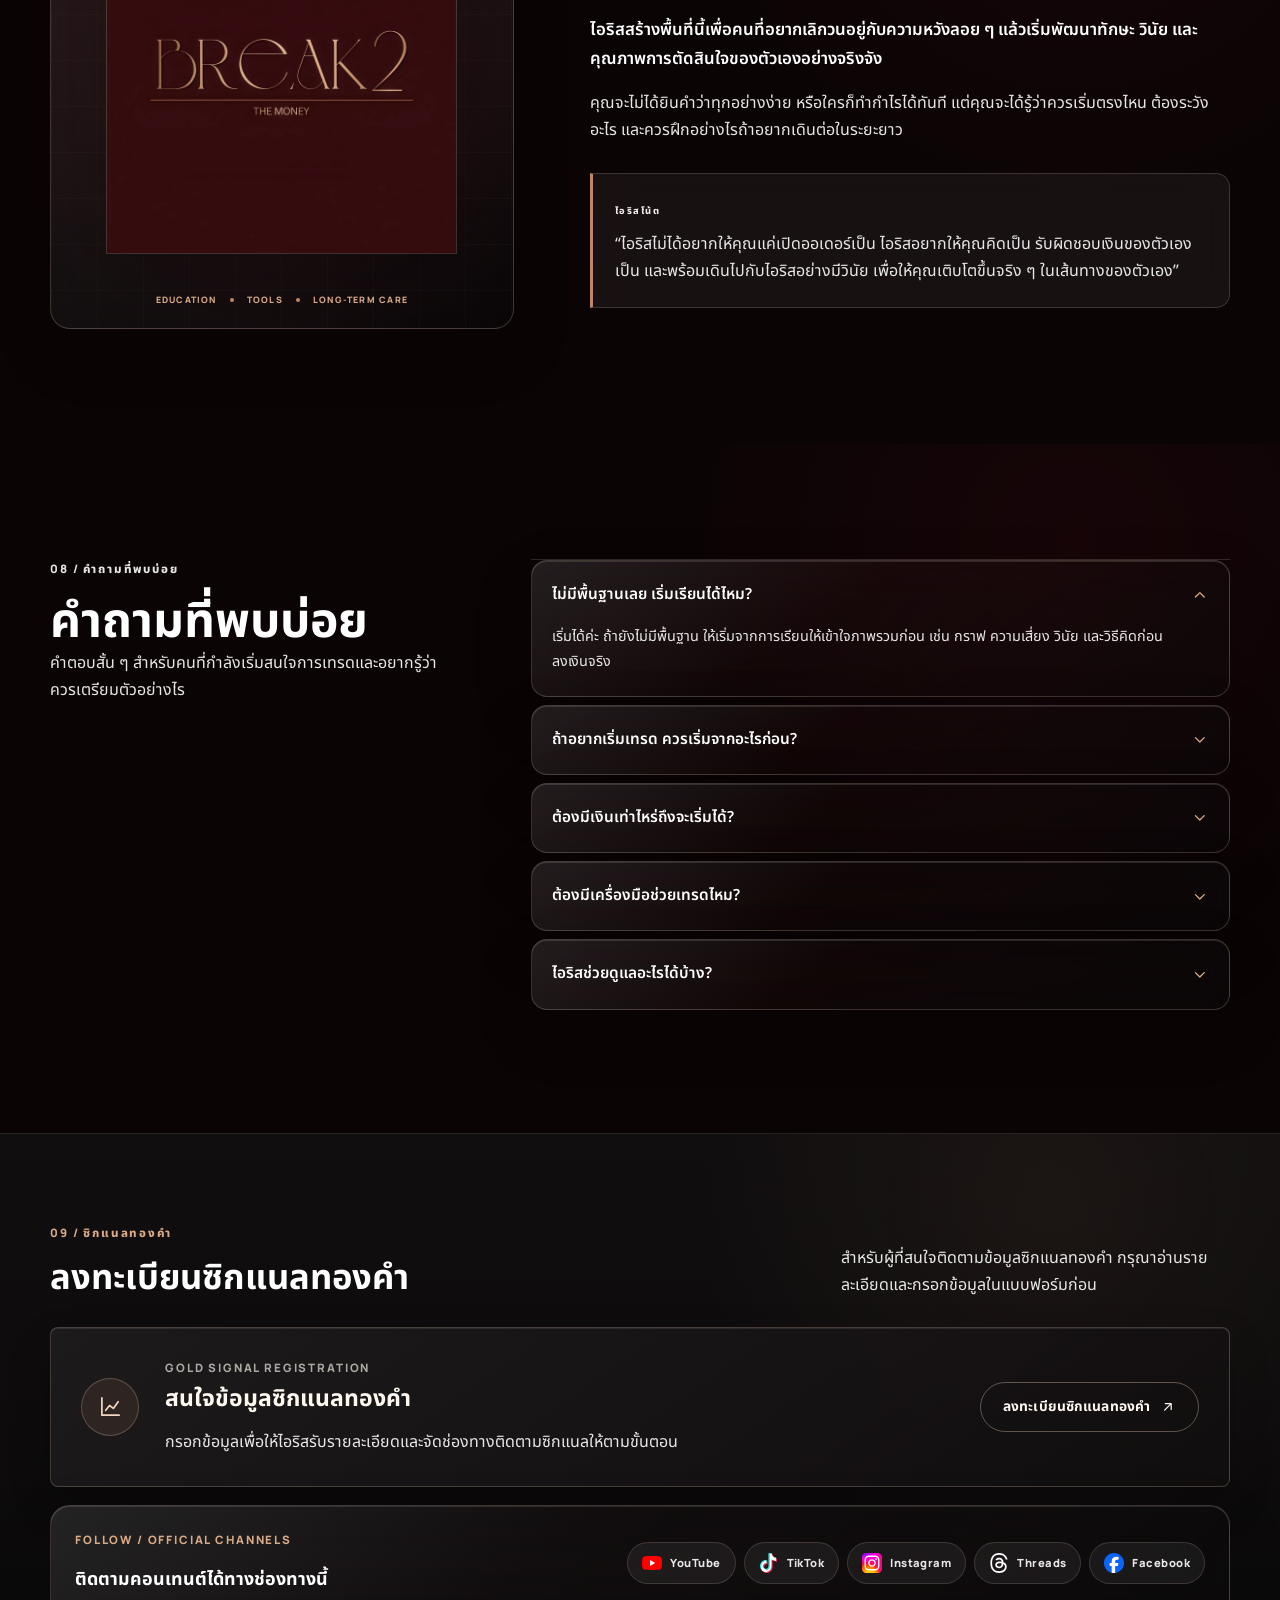
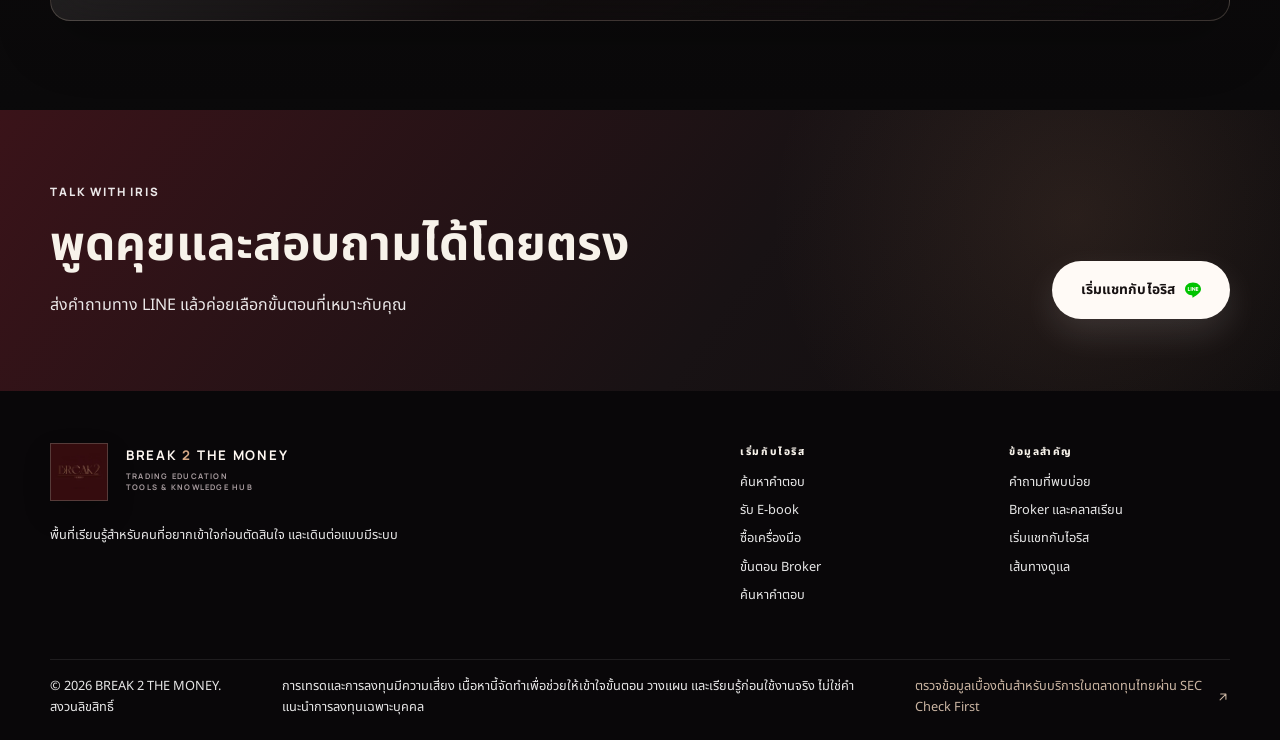
==== commit 9a11521f: "Remove temporary proof section" ====
--- a/index.html
+++ b/index.html
@@ -268,39 +268,6 @@
       </div>
     </section>
 
-    <section class="proof-strip" aria-label="หลักฐานการดูแลแบบไม่เคลมกำไร">
-      <div class="container">
-        <div class="proof-strip__panel reveal">
-          <div class="proof-strip__intro">
-            <p class="eyebrow">PROOF / RESPONSIBLE CARE</p>
-            <h2>ดูแลด้วยระบบ ไม่ขายฝันเรื่องกำไร</h2>
-          </div>
-          <div class="proof-strip__grid">
-            <article>
-              <span>COMMUNITY</span>
-              <strong>มีพื้นที่ถามต่อ</strong>
-              <p>รวมช่องทาง LINE, Discord และคอนเทนต์หลักไว้ให้เลือกต่อได้จากหน้าเดียว</p>
-            </article>
-            <article>
-              <span>PROCESS</span>
-              <strong>Risk, Discipline, Journal</strong>
-              <p>เนื้อหาเน้นการวางแผน ความเสี่ยง และการทบทวน ไม่ใช้คำสัญญาเกินจริง</p>
-            </article>
-            <article>
-              <span>CARE ROUTE</span>
-              <strong>ขั้นตอนชัดก่อนสมัคร</strong>
-              <p>Broker, Private Class และเครื่องมือมีลำดับให้ดู เพื่อให้รู้ว่ากำลังไปต่อเรื่องไหน</p>
-            </article>
-            <article>
-              <span>UPDATED</span>
-              <strong>ข้อมูลอัปเดตบนเว็บ</strong>
-              <p>ส่วนสำคัญมีป้ายเวลาและลิงก์ลงทะเบียนที่เชื่อมกับช่องทางดูแลจริง</p>
-            </article>
-          </div>
-        </div>
-      </div>
-    </section>
-
     <section class="pathway section section--soft" id="pathway">
       <div class="container">
         <div class="section-intro section-intro--split reveal">
@@ -1691,6 +1658,6 @@
     </section>
   </div>
 
-  <script src="script.js?v=20260606-conversion-flow-1"></script>
+  <script src="script.js?v=20260606-remove-proof-1"></script>
 </body>
 </html>
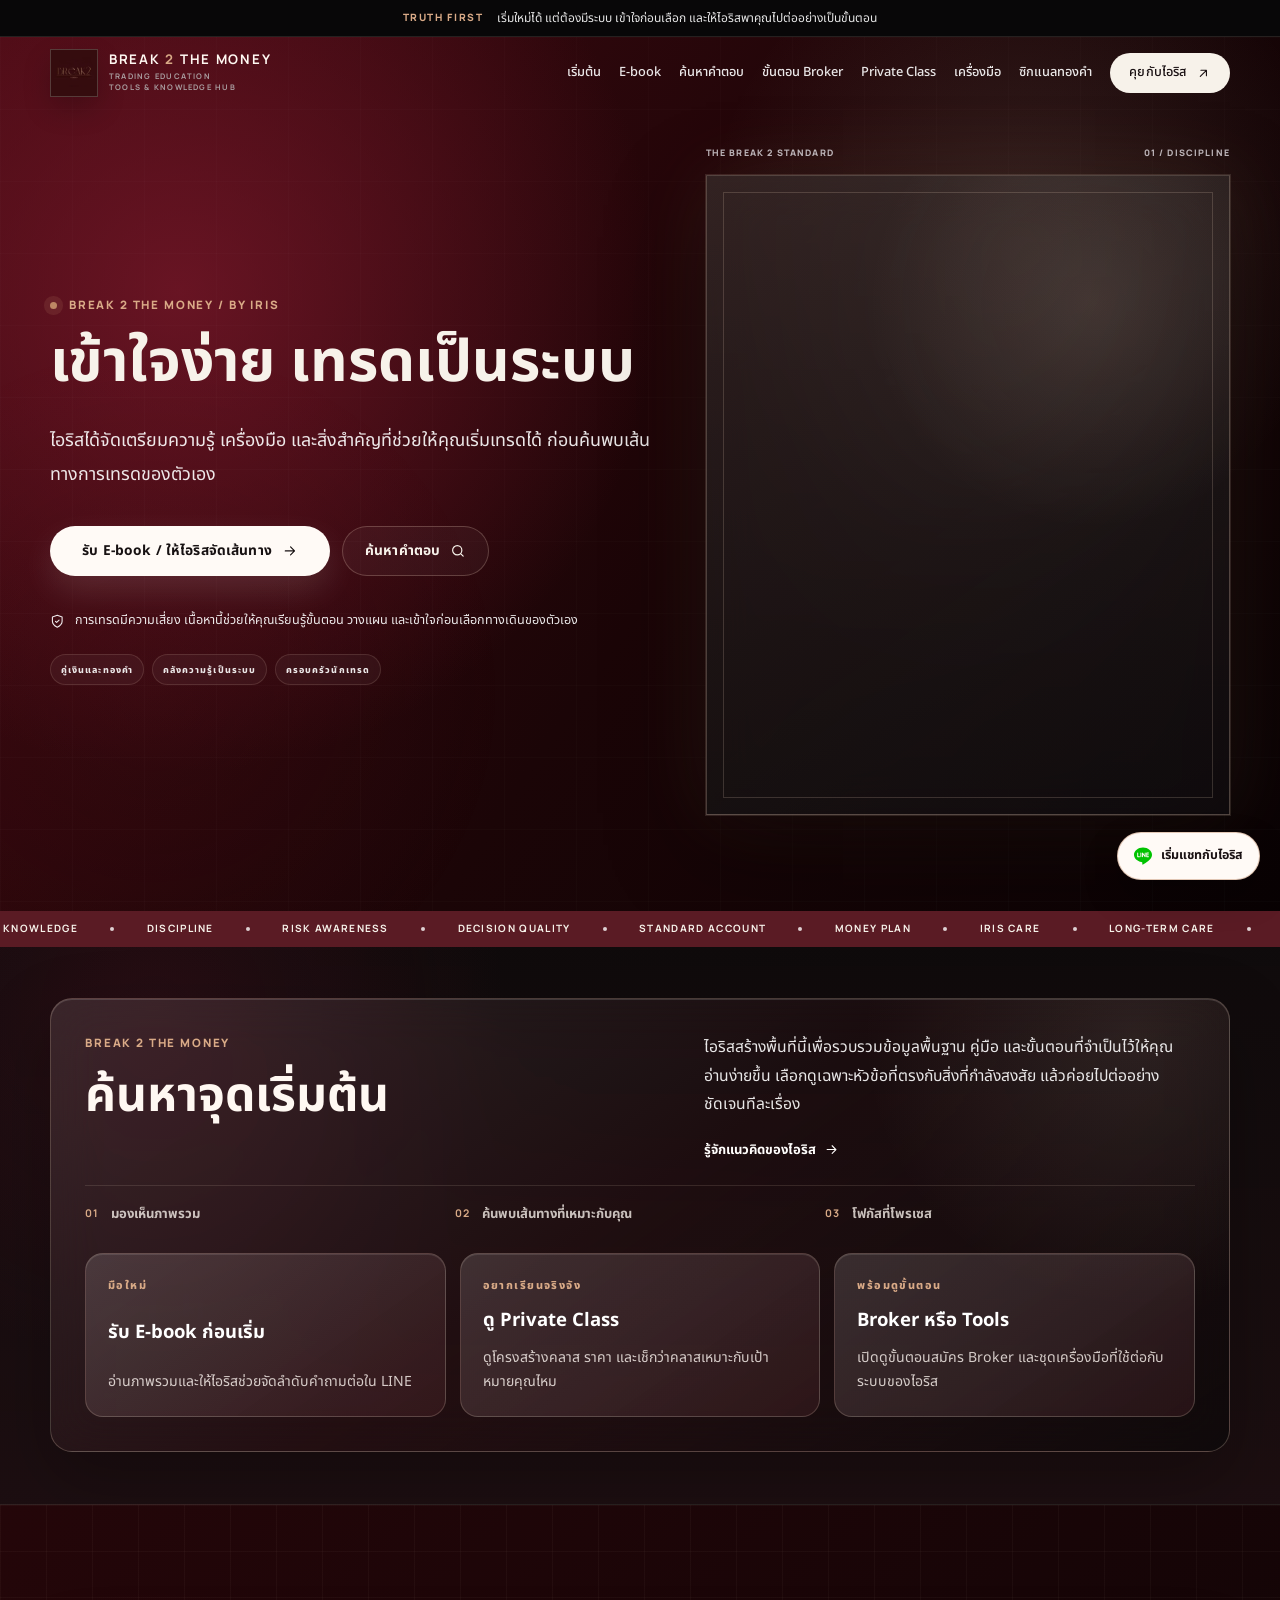
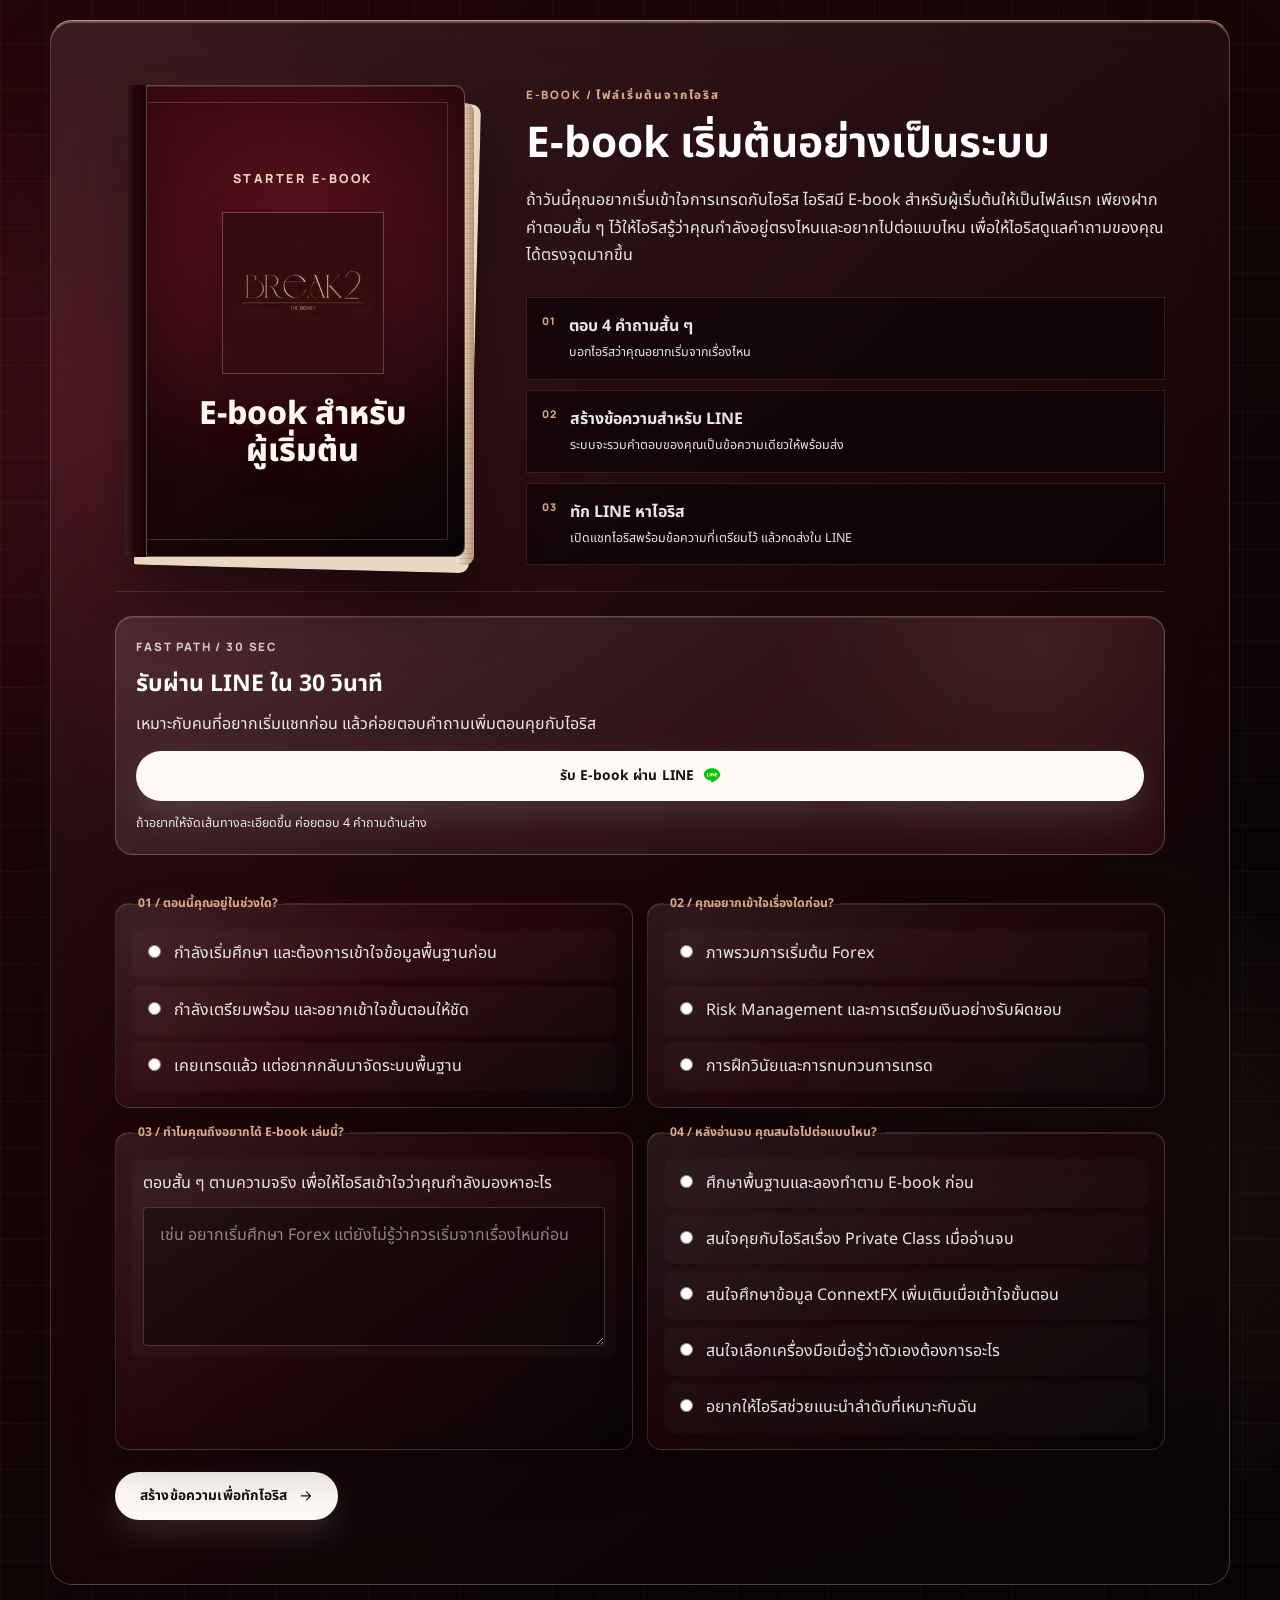
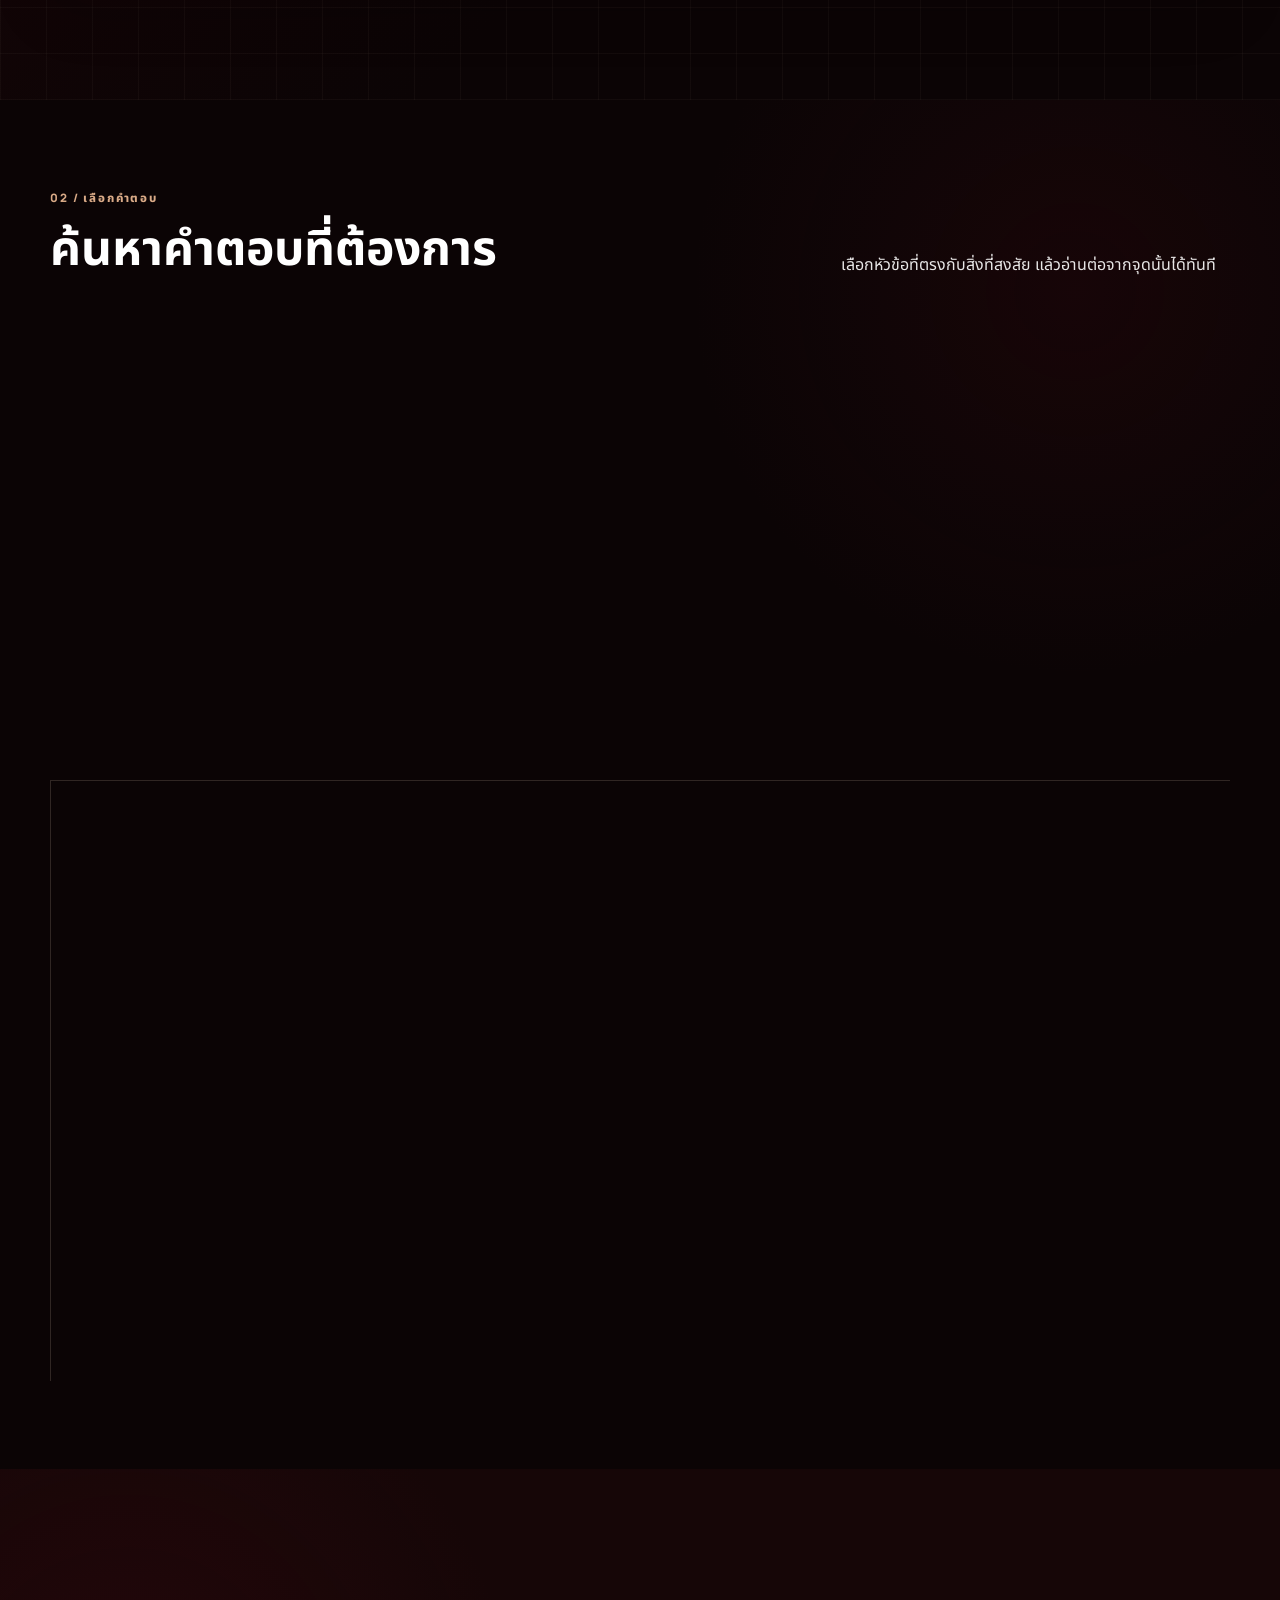
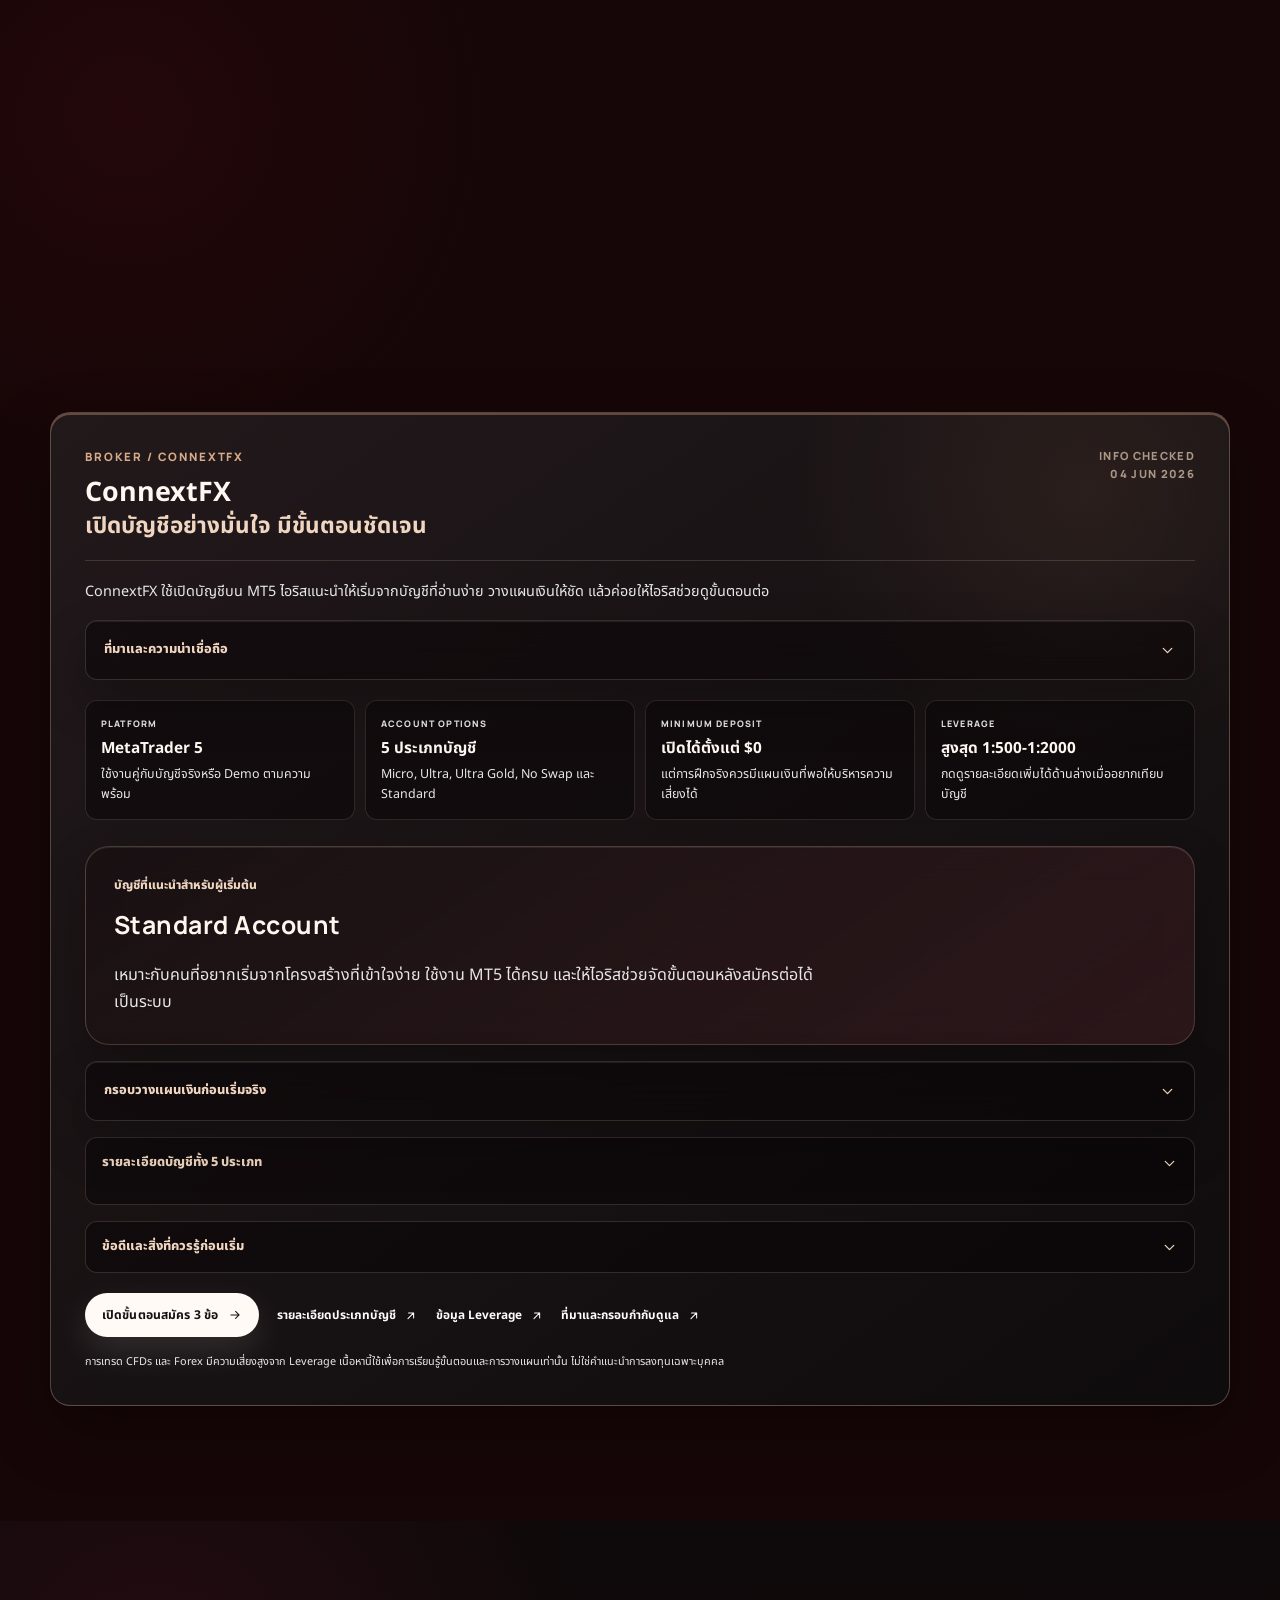
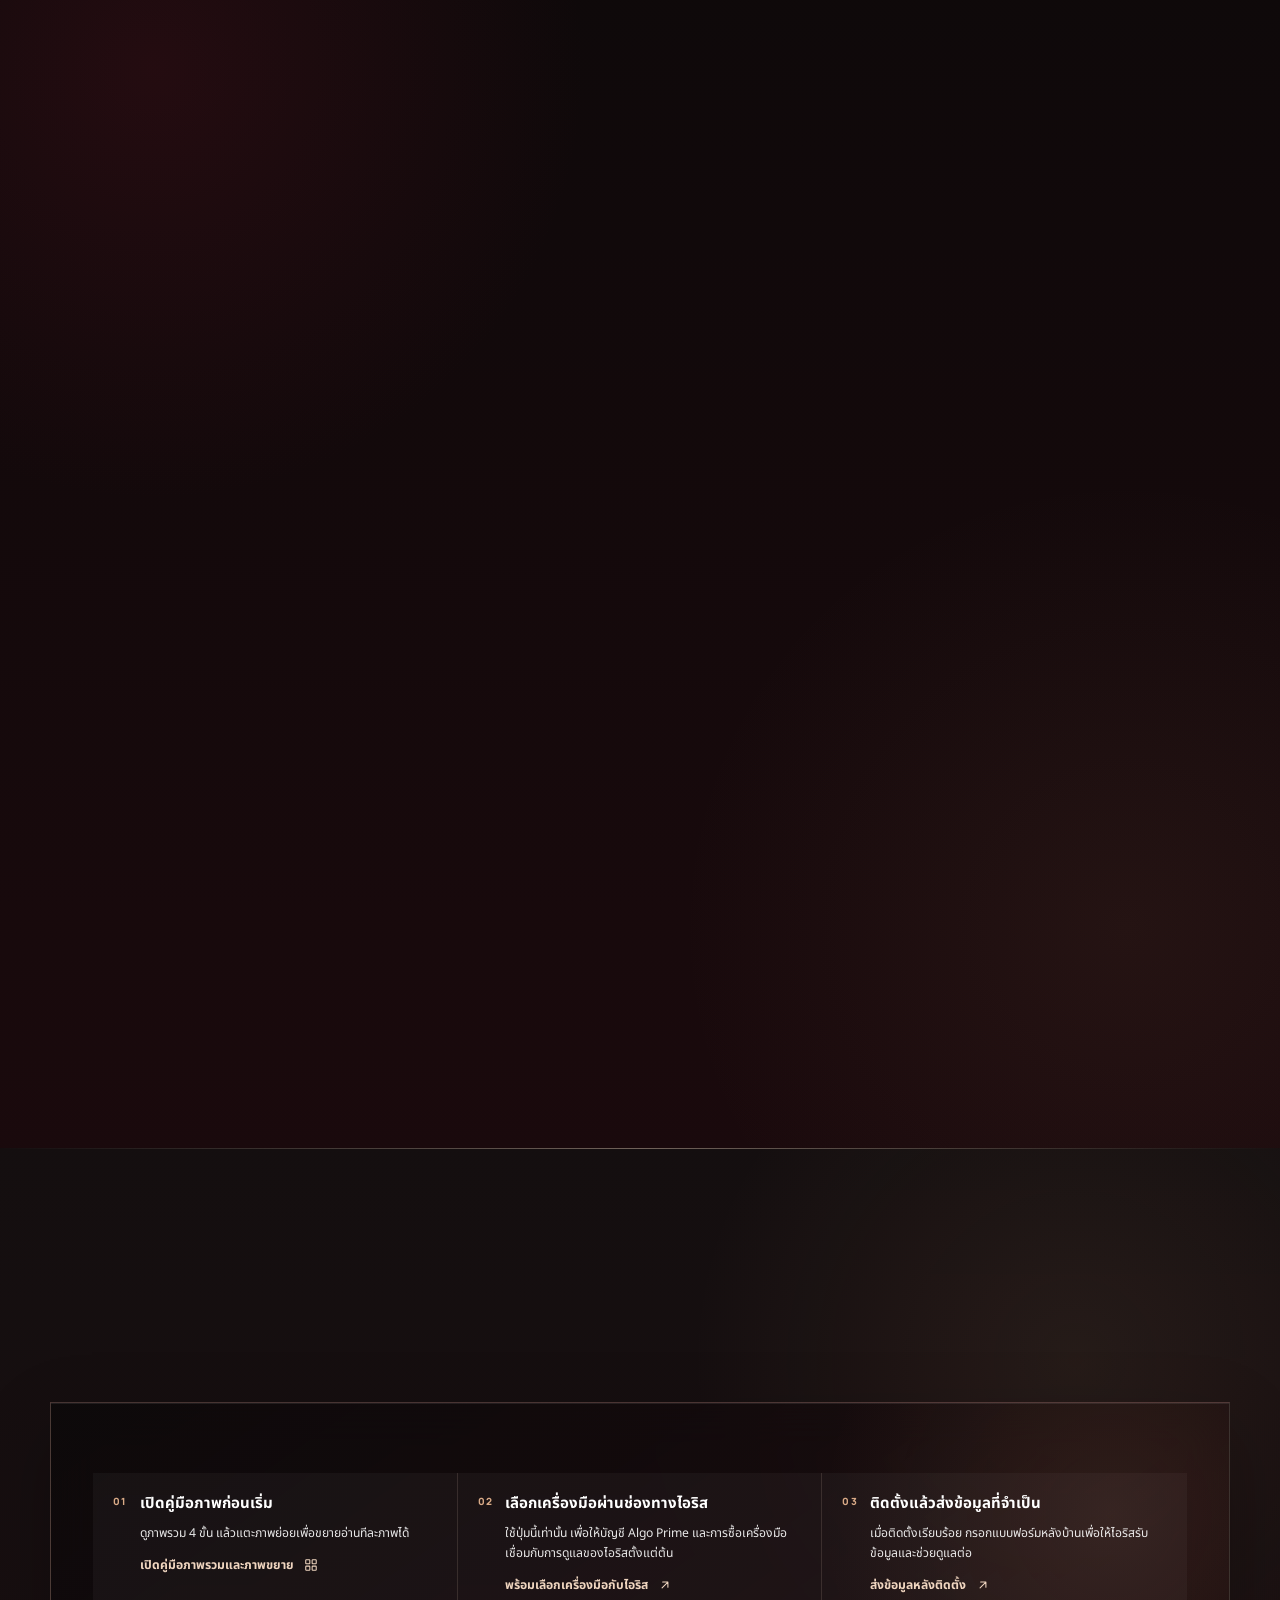
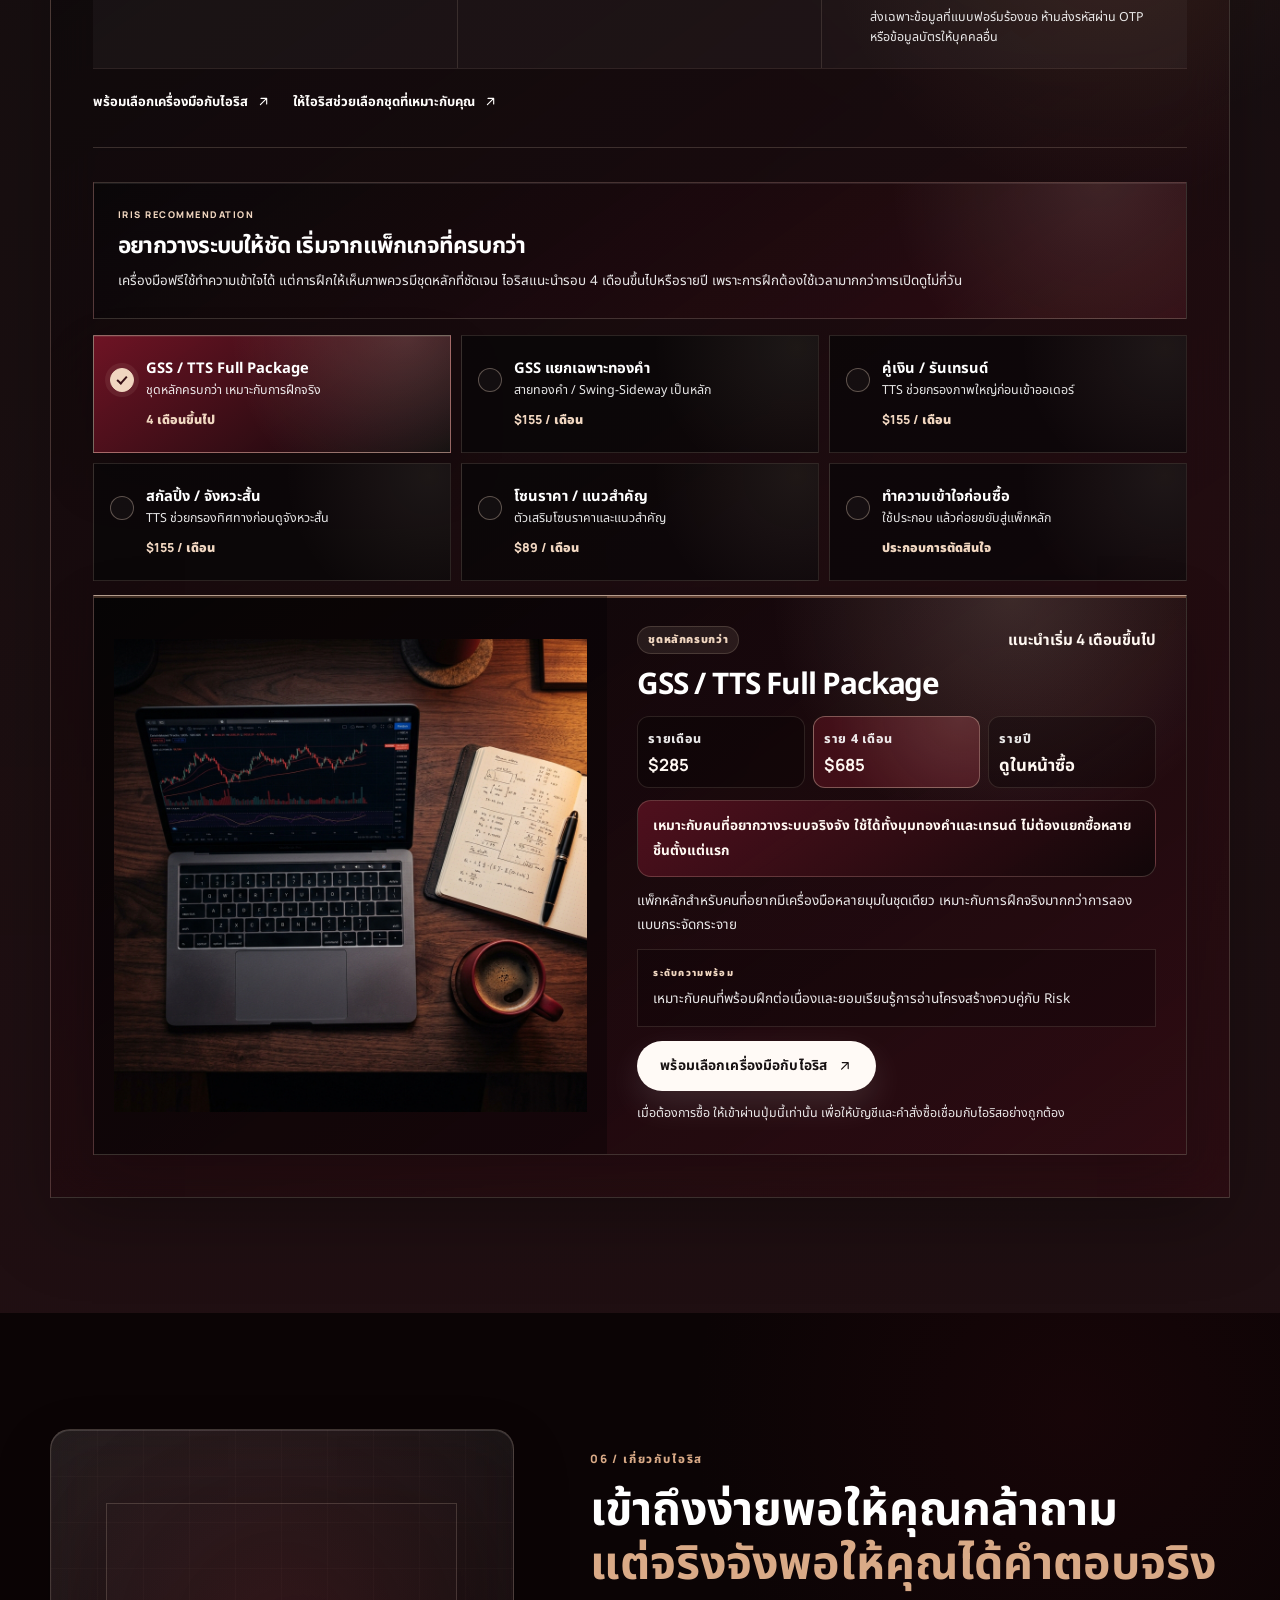
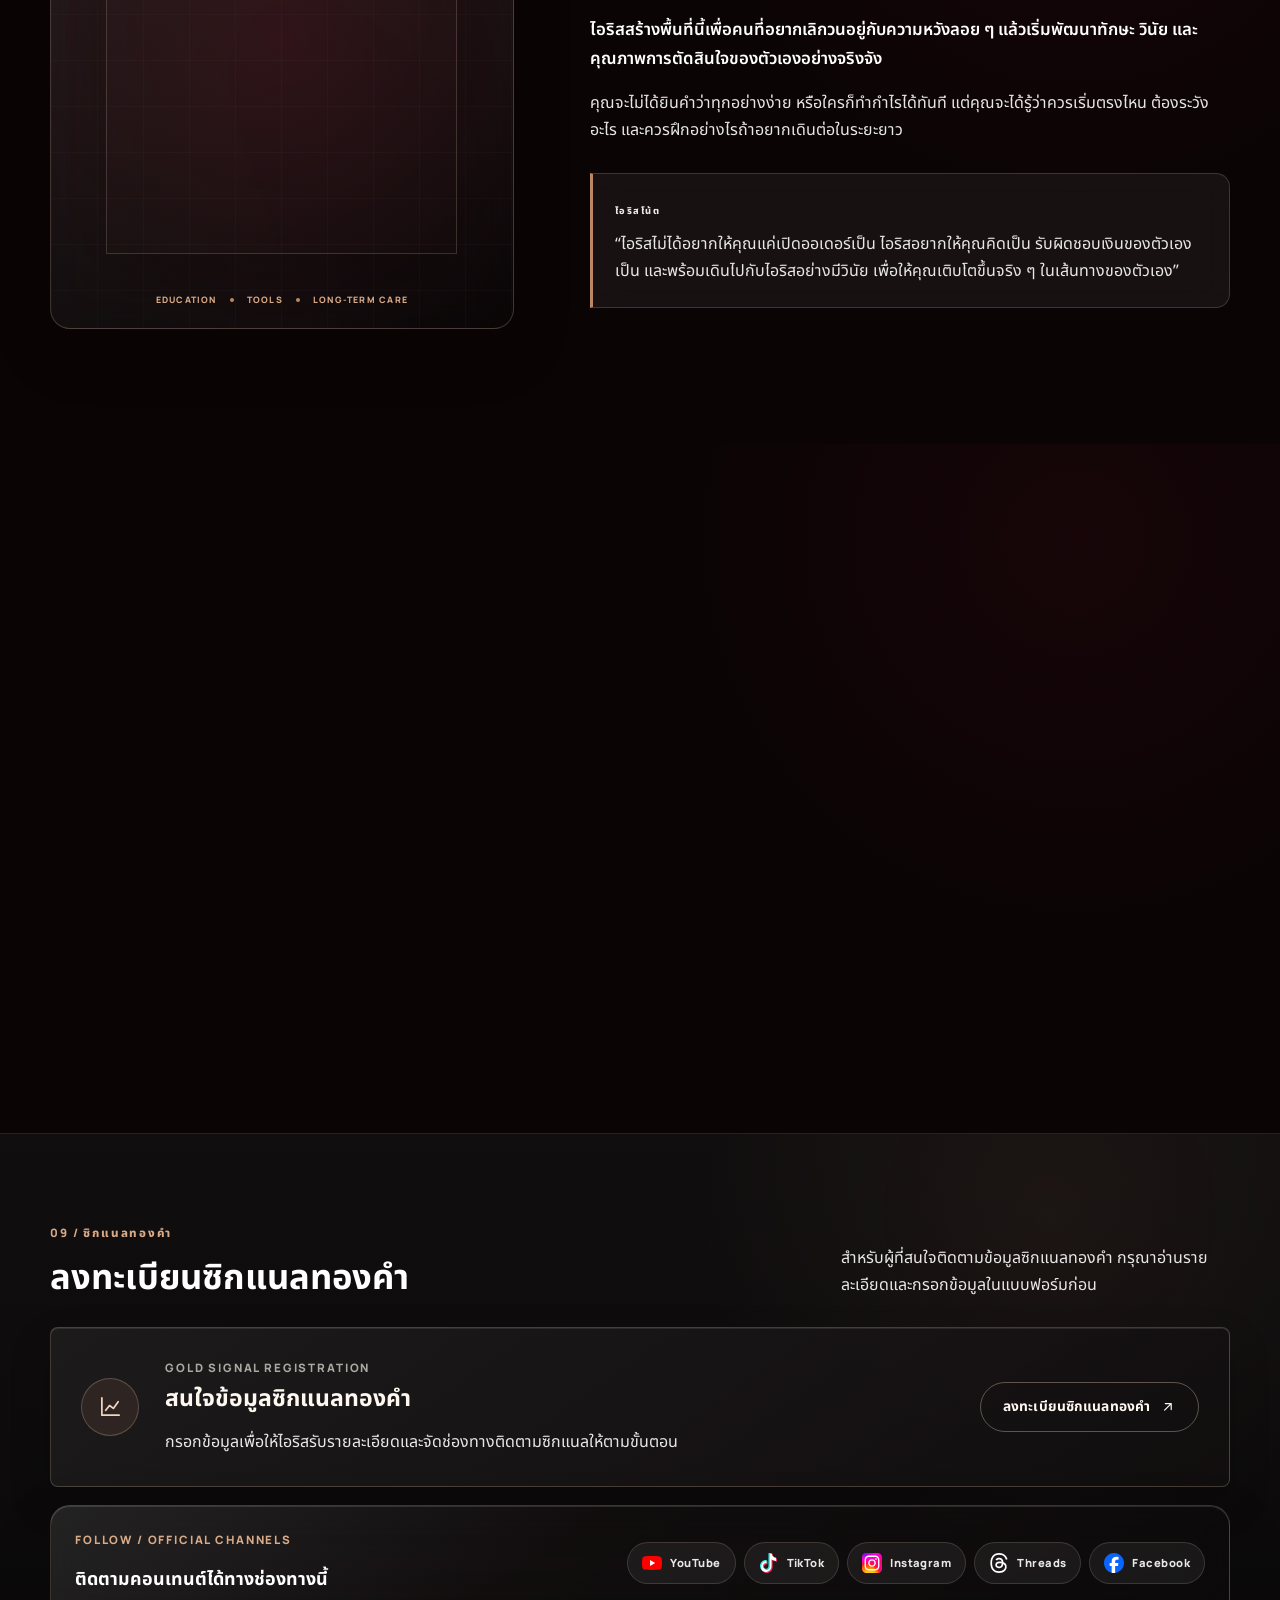
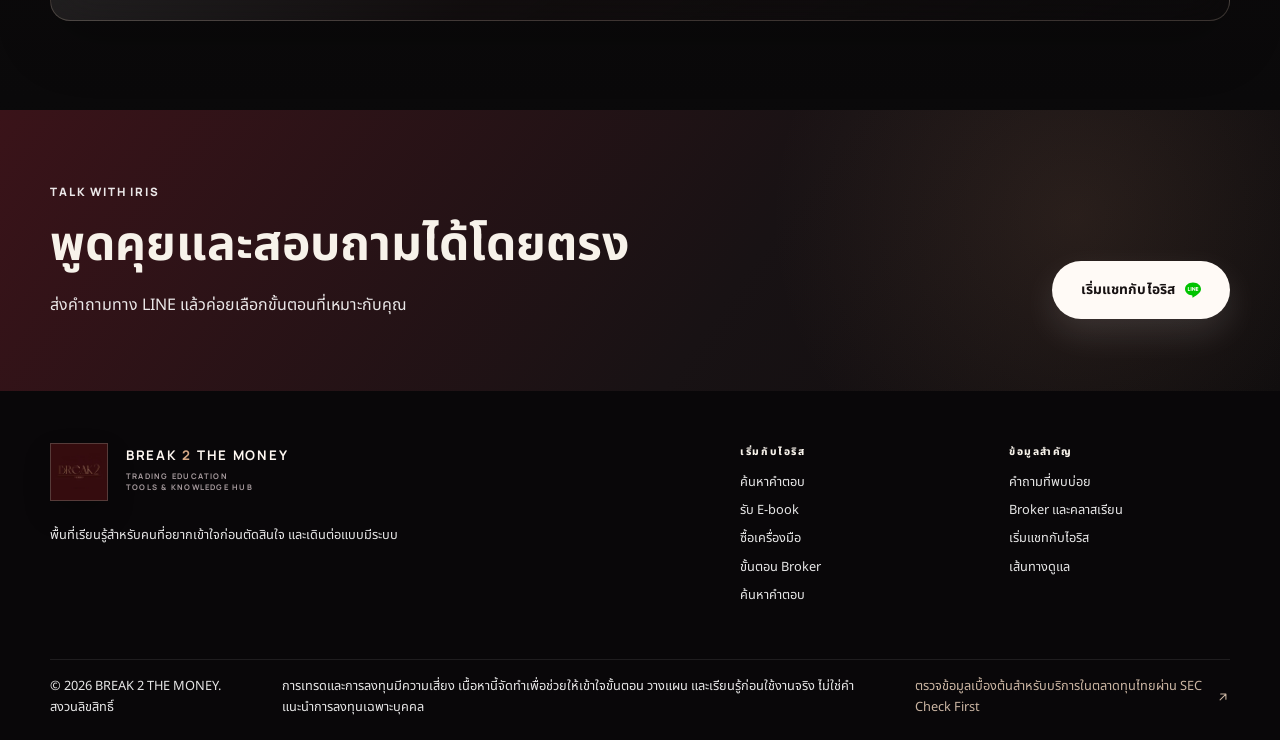
==== commit 061ec668: "Use dollar symbol for tool prices" ====
--- a/index.html
+++ b/index.html
@@ -1,4 +1,4 @@
-<!DOCTYPE html>
+﻿<!DOCTYPE html>
 <html lang="th">
 <head>
   <meta charset="UTF-8" />
@@ -127,7 +127,7 @@
         <a href="#decision-details">Private Class</a>
         <a href="#tools-store">เครื่องมือ</a>
         <a href="#channels">ซิกแนลทองคำ</a>
-        <a class="button button--small button--light" href="https://lin.ee/J6u5PlE" target="_blank" rel="noopener noreferrer">
+        <a class="button button--small button--light" href="https://lin.ee/Vvoo1ee" target="_blank" rel="noopener noreferrer">
           คุยกับไอริส
           <svg class="icon"><use href="#icon-arrow-up-right"></use></svg>
         </a>
@@ -372,7 +372,7 @@
               <p class="eyebrow">FAST PATH / 30 SEC</p>
               <h3>รับผ่าน LINE ใน 30 วินาที</h3>
               <p>เหมาะกับคนที่อยากเริ่มแชทก่อน แล้วค่อยตอบคำถามเพิ่มตอนคุยกับไอริส</p>
-              <a class="button button--primary" href="https://line.me/R/oaMessage/%40326crutz/?EBOOK%0A%E0%B8%82%E0%B8%AD%E0%B8%A3%E0%B8%B1%E0%B8%9A%20E-book%20%E0%B9%80%E0%B8%A3%E0%B8%B4%E0%B9%88%E0%B8%A1%E0%B8%95%E0%B9%89%E0%B8%99%20%E0%B9%81%E0%B8%A5%E0%B8%B0%E0%B9%83%E0%B8%AB%E0%B9%89%E0%B9%84%E0%B8%AD%E0%B8%A3%E0%B8%B4%E0%B8%AA%E0%B8%8A%E0%B9%88%E0%B8%A7%E0%B8%A2%E0%B8%88%E0%B8%B1%E0%B8%94%E0%B9%80%E0%B8%AA%E0%B9%89%E0%B8%99%E0%B8%97%E0%B8%B2%E0%B8%87%E0%B9%83%E0%B8%AB%E0%B9%89" target="_blank" rel="noopener noreferrer">
+              <a class="button button--primary" href="https://lin.ee/Vvoo1ee" target="_blank" rel="noopener noreferrer">
                 รับ E-book ผ่าน LINE
                 <img class="platform-icon" src="assets/platform-icons/line.svg" alt="" width="24" height="24" decoding="async" />
               </a>
@@ -419,7 +419,7 @@
               <pre class="ebook-line-message" id="ebook-line-message">EBOOK</pre>
               <button class="button button--primary" type="button" data-copy-ebook-summary>คัดลอกข้อความทั้งหมด</button>
               <p>เมื่อกดปุ่มด้านล่าง LINE จะเปิดแชทของไอริสพร้อมข้อความที่คุณตอบไว้ ให้กดส่งใน LINE อีกครั้งเพื่อยืนยัน</p>
-              <a class="button button--primary" id="ebook-line-link" href="https://line.me/R/oaMessage/%40326crutz/" target="_blank" rel="noopener noreferrer">
+              <a class="button button--primary" id="ebook-line-link" href="https://lin.ee/Vvoo1ee" target="_blank" rel="noopener noreferrer">
                 ทัก LINE หาไอริสพร้อมข้อความ
                 <img class="platform-icon" src="assets/platform-icons/line.svg" alt="" width="24" height="24" decoding="async" />
               </a>
@@ -658,7 +658,7 @@
                 พร้อมเลือกเครื่องมือกับไอริส
                 <svg class="icon"><use href="#icon-arrow-up-right"></use></svg>
               </a>
-              <a class="text-link" href="https://lin.ee/J6u5PlE" target="_blank" rel="noopener noreferrer">
+              <a class="text-link" href="https://lin.ee/Vvoo1ee" target="_blank" rel="noopener noreferrer">
                 ให้ไอริสช่วยเลือกชุดที่เหมาะกับคุณ
                 <svg class="icon"><use href="#icon-arrow-up-right"></use></svg>
               </a>
@@ -683,7 +683,7 @@
                 data-tag="ชุดหลักครบกว่า"
                 data-price="แนะนำเริ่ม 4 เดือนขึ้นไป"
                 data-month="$285"
-                data-four="USD 685"
+                data-four="$685"
                 data-year="ดูในหน้าซื้อ"
                 data-recommendation="เหมาะกับคนที่อยากวางระบบจริงจัง ใช้ได้ทั้งมุมทองคำและเทรนด์ ไม่ต้องแยกซื้อหลายชิ้นตั้งแต่แรก"
                 data-level="เหมาะกับคนที่พร้อมฝึกต่อเนื่องและยอมเรียนรู้การอ่านโครงสร้างควบคู่กับ Risk"
@@ -710,8 +710,8 @@
                 data-tag="ทองคำ / Swing-Sideway"
                 data-price="GSS แยกจาก TTS"
                 data-month="$155"
-                data-four="USD 385"
-                data-year="USD 990"
+                data-four="$385"
+                data-year="$990"
                 data-recommendation="เหมาะกับคนที่โฟกัสทองคำเป็นหลัก โดยเฉพาะจังหวะสวิงหรือช่วงที่ต้องอ่านโซนไซด์เวย์ให้ชัดขึ้น"
                 data-level="ควรเข้าใจโครงสร้างราคา แนวรับแนวต้าน และการคุมความเสี่ยงพื้นฐานก่อนใช้จริง"
                 data-copy="GSS คือ Gold Swing Strategy แยกจาก TTS เหมาะกับสายทองคำที่อยากมีตัวช่วยดูจังหวะสวิง โซนสำคัญ และสัญญาณประกอบการวางแผน โดยยังต้องใช้ร่วมกับแผนเทรด ไม่ใช่กดตามสัญญาณอย่างเดียว"
@@ -737,7 +737,7 @@
                 data-tag="คู่เงิน / รันเทรนด์"
                 data-price="เริ่มจากราย 4 เดือนจะเห็นภาพกว่า"
                 data-month="$155"
-                data-four="USD 385"
+                data-four="$385"
                 data-year="ดูในหน้าซื้อ"
                 data-recommendation="เหมาะกับคนที่ถนัดตามเทรนด์ คู่เงิน หรืออยากลดการเข้าออเดอร์สวนภาพใหญ่"
                 data-level="ควรเข้าใจเทรนด์ Timeframe และ Risk พื้นฐานก่อนใช้จริง"
@@ -764,7 +764,7 @@
                 data-tag="Scalping / Timing"
                 data-price="เน้นระบบ ไม่ใช่ความเร็วอย่างเดียว"
                 data-month="$155"
-                data-four="USD 385"
+                data-four="$385"
                 data-year="ดูในหน้าซื้อ"
                 data-recommendation="ถ้าจะสกัลป์ ควรมีเครื่องมือหลักและกรอบความเสี่ยงชัด เพราะจังหวะสั้นพลาดง่ายกว่าสไตล์อื่น"
                 data-level="เหมาะกับคนที่มีวินัยเรื่องจุดเข้า จุดออก และขนาดความเสี่ยง"
@@ -848,7 +848,7 @@
                 <h4 data-tool-preview-title>GSS / TTS Full Package</h4>
                 <div class="tool-plan-grid" aria-label="รอบชำระหลัก">
                   <span><small>รายเดือน</small><strong data-tool-preview-month>$285</strong></span>
-                  <span class="is-recommended"><small>ราย 4 เดือน</small><strong data-tool-preview-four>USD 685</strong></span>
+                  <span class="is-recommended"><small>ราย 4 เดือน</small><strong data-tool-preview-four>$685</strong></span>
                   <span><small>รายปี</small><strong data-tool-preview-year>ดูในหน้าซื้อ</strong></span>
                 </div>
                 <p class="tool-choice-preview__recommendation" data-tool-preview-recommendation>เหมาะกับคนที่อยากวางระบบจริงจัง ใช้ได้ทั้งมุมทองคำและเทรนด์ ไม่ต้องแยกซื้อหลายชิ้นตั้งแต่แรก</p>
@@ -918,7 +918,7 @@
             </li>
           </ol>
           <div class="clear-flow-card__footer">
-            <a class="text-link" href="https://lin.ee/J6u5PlE" target="_blank" rel="noopener noreferrer">
+            <a class="text-link" href="https://lin.ee/Vvoo1ee" target="_blank" rel="noopener noreferrer">
               ต้องการให้ไอริสดูแลต่อ? ทัก LINE ได้เลย
               <svg class="icon"><use href="#icon-arrow-up-right"></use></svg>
             </a>
@@ -1024,7 +1024,7 @@
               <div>
                 <h4>แอด LINE และส่งภาพยืนยัน</h4>
                 <p>หลังสมัครเรียบร้อย ทัก LINE เพื่อรับข้อมูลเพิ่มเติมและให้ไอริสช่วยดูแลขั้นตอนต่อ</p>
-                <a class="flow-action" href="https://lin.ee/J6u5PlE" target="_blank" rel="noopener noreferrer">
+                <a class="flow-action" href="https://lin.ee/Vvoo1ee" target="_blank" rel="noopener noreferrer">
                   ทัก LINE ไอริส
                   <svg class="icon"><use href="#icon-arrow-up-right"></use></svg>
                 </a>
@@ -1048,7 +1048,7 @@
                 เปิดแบบฟอร์มสมัครและชำระเงิน
                 <svg class="icon"><use href="#icon-arrow-up-right"></use></svg>
               </a>
-              <a class="text-link" href="https://lin.ee/J6u5PlE" target="_blank" rel="noopener noreferrer">เริ่มแชทกับไอริส</a>
+              <a class="text-link" href="https://lin.ee/Vvoo1ee" target="_blank" rel="noopener noreferrer">เริ่มแชทกับไอริส</a>
             </div>
             <small class="flow-note">ถ้าแบบฟอร์มขอให้เข้าสู่ระบบ Google ให้เข้าสู่ระบบก่อนกรอก หรือทัก LINE เพื่อให้ไอริสช่วยดูขั้นตอน</small>
           </article>
@@ -1084,7 +1084,7 @@
                 กรอกแบบฟอร์มซิกแนล
                 <svg class="icon"><use href="#icon-arrow-up-right"></use></svg>
               </a>
-              <a class="text-link" href="https://lin.ee/J6u5PlE" target="_blank" rel="noopener noreferrer">ให้ไอริสช่วยดูว่าขั้นตอนนี้เหมาะกับคุณไหม</a>
+              <a class="text-link" href="https://lin.ee/Vvoo1ee" target="_blank" rel="noopener noreferrer">ให้ไอริสช่วยดูว่าขั้นตอนนี้เหมาะกับคุณไหม</a>
             </div>
             <small class="flow-note">แบบฟอร์มซิกแนลอาจขอให้เข้าสู่ระบบ Google ก่อนกรอกข้อมูล</small>
           </article>
@@ -1338,7 +1338,7 @@
 
             <div class="decision-card__actions">
               <a class="button button--primary" href="https://forms.gle/GMyPULKgYKG9zF586" target="_blank" rel="noopener noreferrer">เปิดแบบฟอร์มสมัครคลาส <svg class="icon"><use href="#icon-arrow-up-right"></use></svg></a>
-              <a class="text-link" href="https://lin.ee/J6u5PlE" target="_blank" rel="noopener noreferrer">ให้ไอริสเช็กว่า Private Class เหมาะกับคุณไหม <svg class="icon"><use href="#icon-arrow-up-right"></use></svg></a>
+              <a class="text-link" href="https://lin.ee/Vvoo1ee" target="_blank" rel="noopener noreferrer">ให้ไอริสเช็กว่า Private Class เหมาะกับคุณไหม <svg class="icon"><use href="#icon-arrow-up-right"></use></svg></a>
             </div>
           </article>
         </div>
@@ -1562,7 +1562,7 @@
           <h2>พูดคุยและสอบถามได้โดยตรง</h2>
           <p>ส่งคำถามทาง LINE แล้วค่อยเลือกขั้นตอนที่เหมาะกับคุณ</p>
         </div>
-        <a class="button button--primary button--large" href="https://lin.ee/J6u5PlE" target="_blank" rel="noopener noreferrer">
+        <a class="button button--primary button--large" href="https://lin.ee/Vvoo1ee" target="_blank" rel="noopener noreferrer">
           เริ่มแชทกับไอริส
           <img class="platform-icon" src="assets/platform-icons/line.svg" alt="" width="24" height="24" decoding="async" />
         </a>
@@ -1594,7 +1594,7 @@
         <p class="footer__label">ข้อมูลสำคัญ</p>
         <a href="#faq">คำถามที่พบบ่อย</a>
         <a href="#decision-details">Broker และคลาสเรียน</a>
-        <a href="https://lin.ee/J6u5PlE" target="_blank" rel="noopener noreferrer">เริ่มแชทกับไอริส</a>
+        <a href="https://lin.ee/Vvoo1ee" target="_blank" rel="noopener noreferrer">เริ่มแชทกับไอริส</a>
         <a href="#channels">เส้นทางดูแล</a>
       </div>
     </div>
@@ -1608,7 +1608,7 @@
     </div>
   </footer>
 
-  <a class="line-float" href="https://lin.ee/J6u5PlE" target="_blank" rel="noopener noreferrer" aria-label="เริ่มแชทกับไอริส">
+  <a class="line-float" href="https://lin.ee/Vvoo1ee" target="_blank" rel="noopener noreferrer" aria-label="เริ่มแชทกับไอริส">
     <img class="platform-icon" src="assets/platform-icons/line.svg" alt="" width="24" height="24" />
     <span>เริ่มแชทกับไอริส</span>
   </a>
@@ -1658,6 +1658,6 @@
     </section>
   </div>
 
-  <script src="script.js?v=20260606-remove-proof-1"></script>
+  <script src="script.js?v=20260606-line-vvoo1ee-1"></script>
 </body>
 </html>
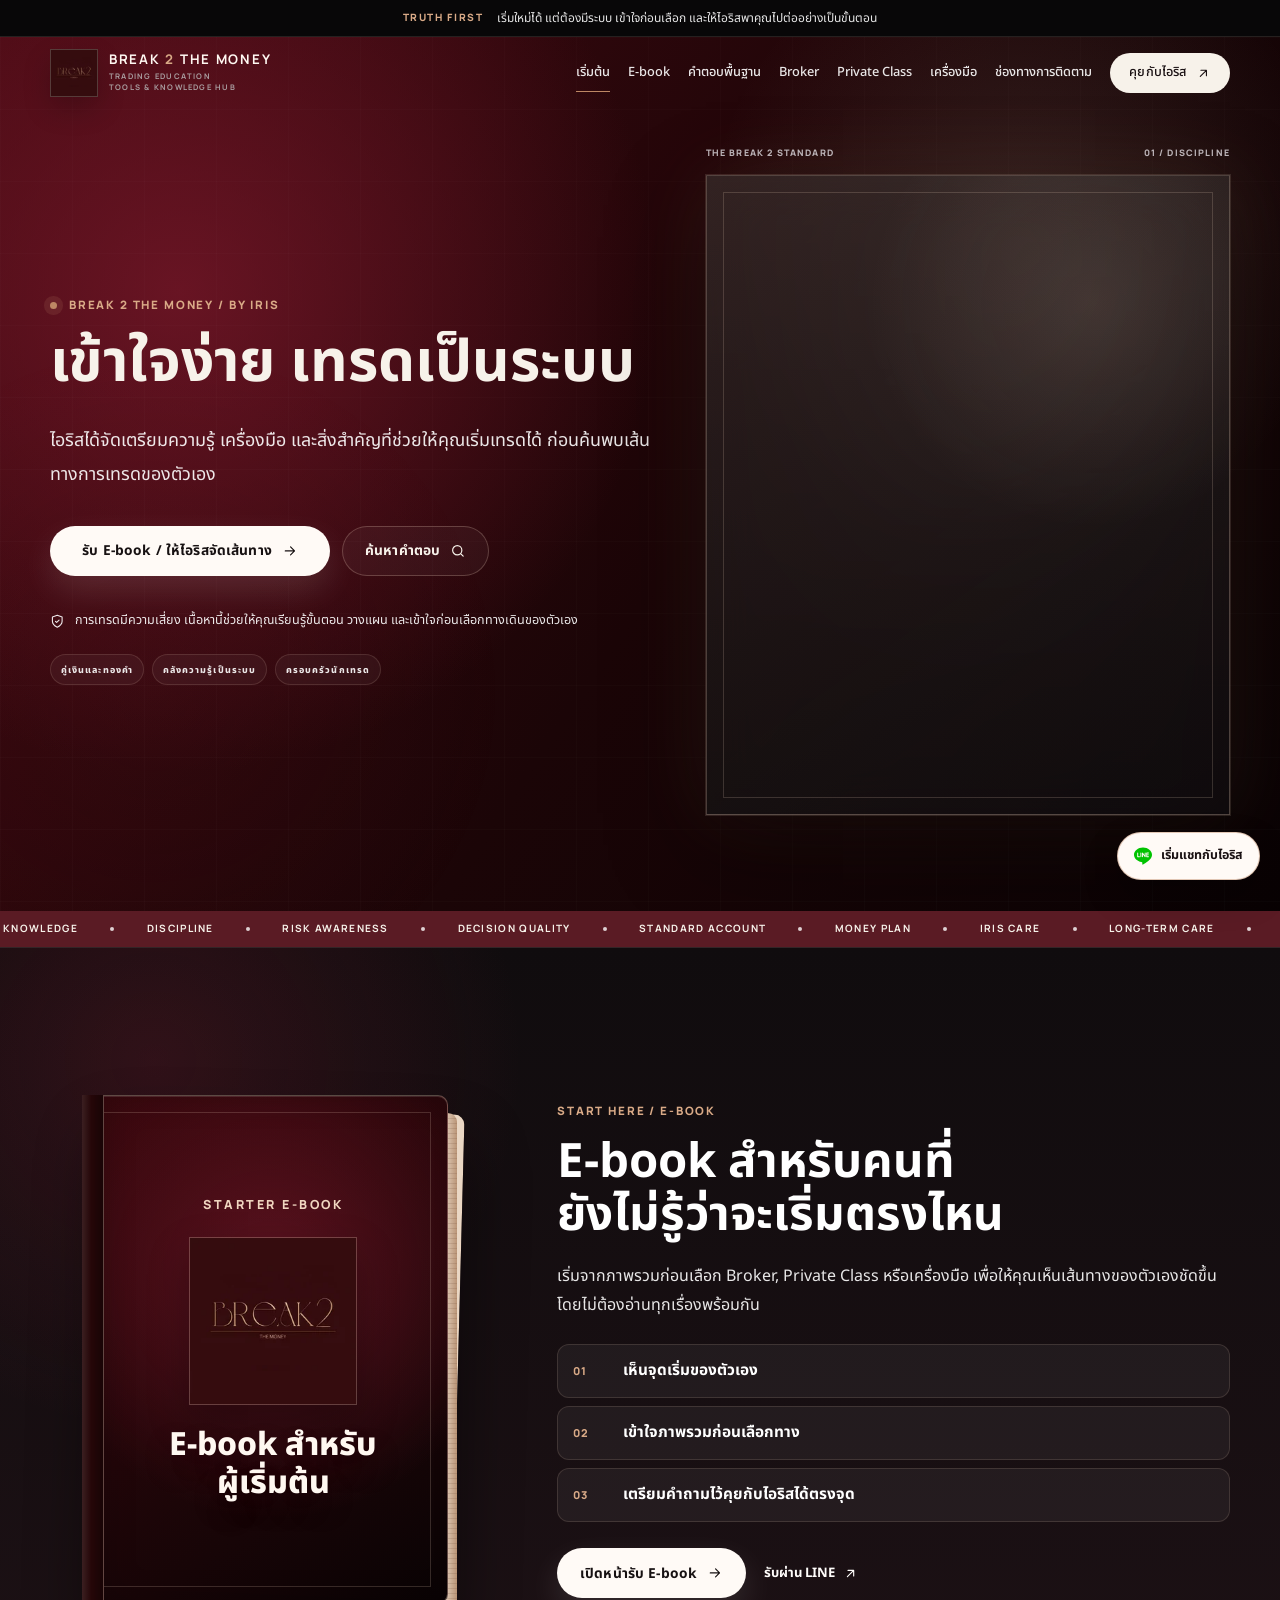
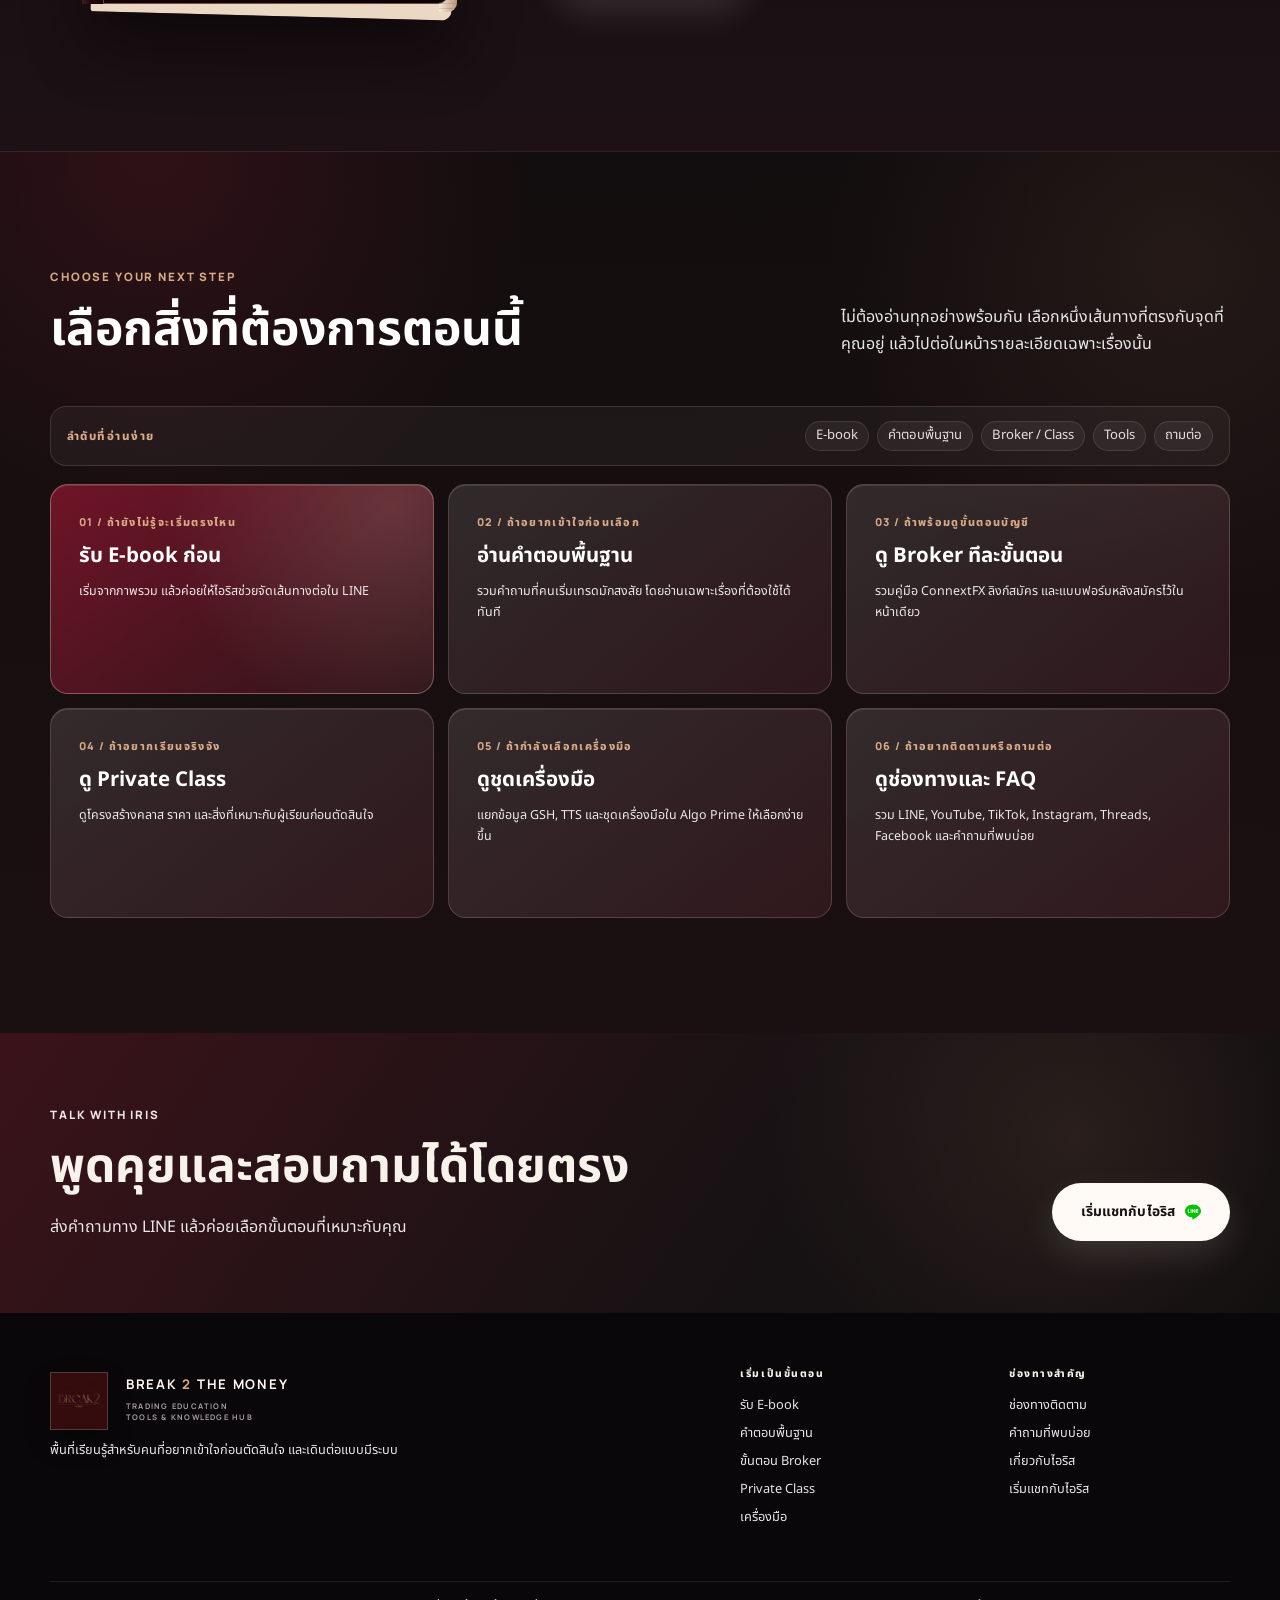
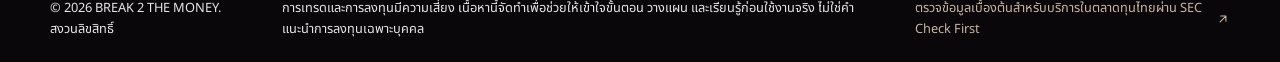
==== commit 9a4fd772: "Place broker registration steps before ConnextFX details" ====
--- a/index.html
+++ b/index.html
@@ -9,7 +9,7 @@
     name="description"
     content="BREAK 2 THE MONEY พื้นที่เรียนรู้ด้านการเทรด เครื่องมือช่วยวิเคราะห์ และช่องทางเริ่มต้นสำหรับคนที่อยากเข้าใจก่อนตัดสินใจ สร้างระบบ วินัย และความรับผิดชอบกับเงินของตัวเอง"
   />
-    <link rel="stylesheet" href="styles.css?v=20260606-conversion-flow-1" />
+  <link rel="stylesheet" href="styles.css?v=20260623-finish-1" />
 </head>
 <body>
   <a class="skip-link" href="#main-content">ข้ามไปยังเนื้อหาหลัก</a>
@@ -106,7 +106,7 @@
 
   <header class="site-header" id="site-header">
     <nav class="nav container" aria-label="เมนูหลัก">
-      <a class="brand" href="#top" aria-label="BREAK 2 THE MONEY หน้าแรก">
+      <a class="brand" href="index.html#top" aria-label="BREAK 2 THE MONEY หน้าแรก">
         <img class="brand__logo" src="break2-the-money-logo-240.webp" alt="" width="240" height="240" />
         <span class="brand__text">
           <span class="brand__word">BREAK <span>2</span> THE MONEY</span>
@@ -120,13 +120,13 @@
       </button>
 
       <div class="nav-menu" id="nav-menu">
-        <a href="#knowledge">เริ่มต้น</a>
-        <a href="#ebook">E-book</a>
-        <a href="#knowledge">ค้นหาคำตอบ</a>
-        <a href="#register">ขั้นตอน Broker</a>
-        <a href="#decision-details">Private Class</a>
-        <a href="#tools-store">เครื่องมือ</a>
-        <a href="#channels">ซิกแนลทองคำ</a>
+        <a href="index.html#top">เริ่มต้น</a>
+        <a href="ebook.html#ebook">E-book</a>
+        <a href="knowledge.html#knowledge">คำตอบพื้นฐาน</a>
+        <a href="broker.html#top">Broker</a>
+        <a href="private-class.html#top">Private Class</a>
+        <a href="tools.html#tools-store">เครื่องมือ</a>
+        <a href="channels.html#channels">ช่องทางการติดตาม</a>
         <a class="button button--small button--light" href="https://lin.ee/Vvoo1ee" target="_blank" rel="noopener noreferrer">
           คุยกับไอริส
           <svg class="icon"><use href="#icon-arrow-up-right"></use></svg>
@@ -160,11 +160,11 @@
             ก่อนค้นพบเส้นทางการเทรดของตัวเอง
           </p>
           <div class="hero__actions">
-            <a class="button button--primary" href="#ebook">
+            <a class="button button--primary" href="ebook.html#ebook">
               รับ E-book / ให้ไอริสจัดเส้นทาง
               <svg class="icon"><use href="#icon-arrow-right"></use></svg>
             </a>
-            <a class="button button--ghost" href="#knowledge">
+            <a class="button button--ghost" href="knowledge.html#knowledge">
               ค้นหาคำตอบ
               <svg class="icon"><use href="#icon-search"></use></svg>
             </a>
@@ -225,1335 +225,91 @@
       </div>
     </section>
 
-    <section class="iris-entry" aria-label="แนะนำ Iris และแนวคิดของ BREAK 2 THE MONEY">
-      <div class="container">
-        <div class="iris-entry__panel reveal">
-          <div class="iris-entry__headline">
-            <p class="eyebrow">BREAK 2 THE MONEY</p>
-            <h2>ค้นหาจุดเริ่มต้น</h2>
-          </div>
-          <div class="iris-entry__copy">
-            <p>
-              ไอริสสร้างพื้นที่นี้เพื่อรวบรวมข้อมูลพื้นฐาน คู่มือ และขั้นตอนที่จำเป็นไว้ให้คุณอ่านง่ายขึ้น
-              เลือกดูเฉพาะหัวข้อที่ตรงกับสิ่งที่กำลังสงสัย แล้วค่อยไปต่ออย่างชัดเจนทีละเรื่อง
-            </p>
-            <a class="text-link" href="#about">
-              รู้จักแนวคิดของไอริส
-              <svg class="icon"><use href="#icon-arrow-right"></use></svg>
-            </a>
-          </div>
-          <div class="iris-entry__principles" aria-label="หลักคิดของไอริส">
-            <span><strong>01</strong> มองเห็นภาพรวม</span>
-            <span><strong>02</strong> ค้นพบเส้นทางที่เหมาะกับคุณ</span>
-            <span><strong>03</strong> โฟกัสที่โพรเซส</span>
-          </div>
-          <div class="lead-path-grid" aria-label="เลือกเส้นทางของคุณ">
-            <a class="lead-path-card" href="#ebook">
-              <span>มือใหม่</span>
-              <strong>รับ E-book ก่อนเริ่ม</strong>
-              <small>อ่านภาพรวมและให้ไอริสช่วยจัดลำดับคำถามต่อใน LINE</small>
-            </a>
-            <a class="lead-path-card" href="#decision-details">
-              <span>อยากเรียนจริงจัง</span>
-              <strong>ดู Private Class</strong>
-              <small>ดูโครงสร้างคลาส ราคา และเช็กว่าคลาสเหมาะกับเป้าหมายคุณไหม</small>
-            </a>
-            <a class="lead-path-card" href="#register">
-              <span>พร้อมดูขั้นตอน</span>
-              <strong>Broker หรือ Tools</strong>
-              <small>เปิดดูขั้นตอนสมัคร Broker และชุดเครื่องมือที่ใช้ต่อกับระบบของไอริส</small>
-            </a>
-          </div>
-        </div>
-      </div>
-    </section>
-
-    <section class="pathway section section--soft" id="pathway">
+    <section class="home-ebook-preview section" id="ebook-preview" aria-label="E-book สำหรับผู้เริ่มต้น">
+      <div class="container home-ebook-preview__grid">
+        <figure class="home-ebook-preview__media reveal">
+          <div class="ebook-book" role="img" aria-label="ปก E-book สำหรับผู้เริ่มต้น BREAK 2 THE MONEY">
+            <span class="ebook-book__spine" aria-hidden="true"></span>
+            <div class="ebook-book__cover">
+              <span class="ebook-book__label">STARTER E-BOOK</span>
+              <img src="break2-the-money-logo-240.webp" alt="" width="240" height="240" loading="lazy" decoding="async" />
+              <strong class="ebook-book__title">E-book สำหรับผู้เริ่มต้น</strong>
+            </div>
+          </div>
+        </figure>
+        <div class="home-ebook-preview__content reveal reveal-delay-1">
+          <p class="eyebrow">START HERE / E-BOOK</p>
+          <h2>E-book สำหรับคนที่ยังไม่รู้ว่าจะเริ่มตรงไหน</h2>
+          <p>เริ่มจากภาพรวมก่อนเลือก Broker, Private Class หรือเครื่องมือ เพื่อให้คุณเห็นเส้นทางของตัวเองชัดขึ้นโดยไม่ต้องอ่านทุกเรื่องพร้อมกัน</p>
+          <ul>
+            <li><span>01</span><strong>เห็นจุดเริ่มของตัวเอง</strong></li>
+            <li><span>02</span><strong>เข้าใจภาพรวมก่อนเลือกทาง</strong></li>
+            <li><span>03</span><strong>เตรียมคำถามไว้คุยกับไอริสได้ตรงจุด</strong></li>
+          </ul>
+          <div class="home-ebook-preview__actions">
+            <a class="button button--primary" href="ebook.html#ebook">เปิดหน้ารับ E-book <svg class="icon"><use href="#icon-arrow-right"></use></svg></a>
+            <a class="text-link" href="https://lin.ee/Vvoo1ee" target="_blank" rel="noopener noreferrer">รับผ่าน LINE <svg class="icon"><use href="#icon-arrow-up-right"></use></svg></a>
+          </div>
+        </div>
+      </div>
+    </section>
+
+    <section class="home-flow section section--soft" id="steps" aria-label="เลือกเส้นทางหลัก">
       <div class="container">
         <div class="section-intro section-intro--split reveal">
           <div>
-            <p class="eyebrow">เส้นทางแนะนำ / ไอริสช่วยจัดลำดับ</p>
-            <h2>เลือกสถานะของคุณ</h2>
-          </div>
-          <p>ไม่ต้องอ่านทุกอย่างพร้อมกัน เลือกสถานะที่ตรงกับตัวเอง แล้วไอริสจะช่วยจัดลำดับเรื่องที่ควรรู้ก่อน</p>
-        </div>
-
-        <div class="path-selector reveal reveal-delay-1" role="tablist" aria-label="เลือกสถานะการเรียนรู้">
-          <button class="path-card is-active" type="button" role="tab" aria-selected="true" data-stage="beginner">
-            <span class="path-card__number">01</span>
-            <span class="path-card__content">
-              <strong>ฉันเพิ่งเริ่ม</strong>
-              <small>ยังอยากเข้าใจภาพรวมก่อน</small>
-            </span>
-            <svg class="icon"><use href="#icon-arrow-right"></use></svg>
-          </button>
-          <button class="path-card" type="button" role="tab" aria-selected="false" data-stage="ready">
-            <span class="path-card__number">02</span>
-            <span class="path-card__content">
-              <strong>ฉันกำลังเตรียมพร้อม</strong>
-              <small>อยากรู้เรื่องเครื่องมือและความเสี่ยง</small>
-            </span>
-            <svg class="icon"><use href="#icon-arrow-right"></use></svg>
-          </button>
-          <button class="path-card" type="button" role="tab" aria-selected="false" data-stage="growth">
-            <span class="path-card__number">03</span>
-            <span class="path-card__content">
-              <strong>ฉันอยากพัฒนาระบบ</strong>
-              <small>ต้องการเรียนและ review ให้จริงจังขึ้น</small>
-            </span>
-            <svg class="icon"><use href="#icon-arrow-right"></use></svg>
-          </button>
-        </div>
-
-        <div class="route-panel reveal" id="route-panel" aria-live="polite">
-          <div class="route-panel__head">
-            <p class="eyebrow">เส้นทางแนะนำสำหรับคุณ</p>
-            <h3 id="route-title">เริ่มจากการเข้าใจภาพรวมก่อนเลือกขั้นตอนถัดไป</h3>
-            <p id="route-description">คุณยังไม่ต้องรีบเลือกบริการหรือเครื่องมือ เริ่มจากคำศัพท์ พื้นฐานตลาด และการมองความเสี่ยงให้เป็นก่อน</p>
-          </div>
-          <ol class="route-steps" id="route-steps">
-            <li><span>01</span><strong>Broker คืออะไร</strong><small>รู้จักหน้าที่และเช็กลิสต์พื้นฐาน</small></li>
-            <li><span>02</span><strong>พื้นฐาน Risk Management</strong><small>รู้ก่อนว่าตัวเองรับความเสี่ยงได้แค่ไหน</small></li>
-            <li><span>03</span><strong>เริ่ม Trade Journal</strong><small>บันทึกเพื่อเห็นพฤติกรรมของตัวเอง</small></li>
+            <p class="eyebrow">CHOOSE YOUR NEXT STEP</p>
+            <h2>เลือกสิ่งที่ต้องการตอนนี้</h2>
+          </div>
+          <p>ไม่ต้องอ่านทุกอย่างพร้อมกัน เลือกหนึ่งเส้นทางที่ตรงกับจุดที่คุณอยู่ แล้วไปต่อในหน้ารายละเอียดเฉพาะเรื่องนั้น</p>
+        </div>
+
+        <div class="home-flow__order reveal" aria-label="ลำดับแนะนำ">
+          <span>ลำดับที่อ่านง่าย</span>
+          <ol>
+            <li>E-book</li>
+            <li>คำตอบพื้นฐาน</li>
+            <li>Broker / Class</li>
+            <li>Tools</li>
+            <li>ถามต่อ</li>
           </ol>
-          <a class="text-link" href="#knowledge">
-            เปิดคลังความรู้ตามเส้นทางนี้
-            <svg class="icon"><use href="#icon-arrow-right"></use></svg>
-          </a>
-        </div>
-      </div>
-    </section>
-
-    <section class="ebook section" id="ebook">
-      <div class="container">
-        <div class="ebook-panel reveal">
-          <figure class="ebook-panel__media">
-            <div class="ebook-book" role="img" aria-label="ปก E-book สำหรับผู้เริ่มต้น BREAK 2 THE MONEY">
-              <span class="ebook-book__spine" aria-hidden="true"></span>
-              <div class="ebook-book__cover">
-                <span class="ebook-book__label">STARTER E-BOOK</span>
-                <img src="break2-the-money-logo-240.webp" alt="" width="240" height="240" loading="lazy" decoding="async" />
-                <strong class="ebook-book__title">E-book สำหรับผู้เริ่มต้น</strong>
-              </div>
-            </div>
-            <div class="ebook-book__desktop-note" aria-label="สิ่งที่ E-book ช่วยจัดลำดับ">
-              <p>ใช้ไฟล์นี้เพื่อ</p>
-              <ul>
-                <li><span>01</span><strong>เห็นจุดเริ่มของตัวเอง</strong></li>
-                <li><span>02</span><strong>เข้าใจภาพรวมก่อนเลือกทาง</strong></li>
-                <li><span>03</span><strong>คุยกับไอริสได้ตรงประเด็นขึ้น</strong></li>
-              </ul>
-            </div>
-            <div class="ebook-book__desktop-summary">
-              <span>IRIS STARTER GUIDE</span>
-              <strong>อ่านให้รู้ทาง แล้วค่อยคุยต่อให้ตรงจุด</strong>
-              <p>เหมาะกับคนที่อยากเริ่มแบบมีระบบ ไม่ต้องไล่เปิดหลายลิงก์ตั้งแต่วันแรก</p>
-            </div>
-          </figure>
-
-          <div class="ebook-panel__content">
-            <p class="eyebrow">E-BOOK / ไฟล์เริ่มต้นจากไอริส</p>
-            <h2>E-book เริ่มต้นอย่างเป็นระบบ</h2>
-            <p class="ebook-panel__lead">
-              ถ้าวันนี้คุณอยากเริ่มเข้าใจการเทรดกับไอริส ไอริสมี E-book สำหรับผู้เริ่มต้นให้เป็นไฟล์แรก
-              เพียงฝากคำตอบสั้น ๆ ไว้ให้ไอริสรู้ว่าคุณกำลังอยู่ตรงไหนและอยากไปต่อแบบไหน
-              เพื่อให้ไอริสดูแลคำถามของคุณได้ตรงจุดมากขึ้น
-            </p>
-
-            <ol class="ebook-steps" aria-label="ขั้นตอนรับ E-book">
-              <li><span>01</span><p><strong>ตอบ 4 คำถามสั้น ๆ</strong><small>บอกไอริสว่าคุณอยากเริ่มจากเรื่องไหน</small></p></li>
-              <li><span>02</span><p><strong>สร้างข้อความสำหรับ LINE</strong><small>ระบบจะรวมคำตอบของคุณเป็นข้อความเดียวให้พร้อมส่ง</small></p></li>
-              <li><span>03</span><p><strong>ทัก LINE หาไอริส</strong><small>เปิดแชทไอริสพร้อมข้อความที่เตรียมไว้ แล้วกดส่งใน LINE</small></p></li>
-            </ol>
-          </div>
-
-          <div class="ebook-panel__form-area">
-            <div class="ebook-fast-path" aria-label="รับ E-book ผ่าน LINE แบบเร็ว">
-              <p class="eyebrow">FAST PATH / 30 SEC</p>
-              <h3>รับผ่าน LINE ใน 30 วินาที</h3>
-              <p>เหมาะกับคนที่อยากเริ่มแชทก่อน แล้วค่อยตอบคำถามเพิ่มตอนคุยกับไอริส</p>
-              <a class="button button--primary" href="https://lin.ee/Vvoo1ee" target="_blank" rel="noopener noreferrer">
-                รับ E-book ผ่าน LINE
-                <img class="platform-icon" src="assets/platform-icons/line.svg" alt="" width="24" height="24" decoding="async" />
-              </a>
-              <small>ถ้าอยากให้จัดเส้นทางละเอียดขึ้น ค่อยตอบ 4 คำถามด้านล่าง</small>
-            </div>
-            <form class="ebook-form" id="ebook-form">
-              <fieldset>
-                <legend>01 / ตอนนี้คุณอยู่ในช่วงใด?</legend>
-                <label><input type="radio" name="ebook-stage" value="เริ่มศึกษา" required /><span>กำลังเริ่มศึกษา และต้องการเข้าใจข้อมูลพื้นฐานก่อน</span></label>
-                <label><input type="radio" name="ebook-stage" value="เตรียมพร้อม" /><span>กำลังเตรียมพร้อม และอยากเข้าใจขั้นตอนให้ชัด</span></label>
-                <label><input type="radio" name="ebook-stage" value="พัฒนาระบบ" /><span>เคยเทรดแล้ว แต่อยากกลับมาจัดระบบพื้นฐาน</span></label>
-              </fieldset>
-              <fieldset>
-                <legend>02 / คุณอยากเข้าใจเรื่องใดก่อน?</legend>
-                <label><input type="radio" name="ebook-focus" value="ภาพรวมการเริ่มต้น" required /><span>ภาพรวมการเริ่มต้น Forex</span></label>
-                <label><input type="radio" name="ebook-focus" value="ความเสี่ยง" /><span>Risk Management และการเตรียมเงินอย่างรับผิดชอบ</span></label>
-                <label><input type="radio" name="ebook-focus" value="ระบบฝึก" /><span>การฝึกวินัยและการทบทวนการเทรด</span></label>
-              </fieldset>
-              <fieldset>
-                <legend>03 / ทำไมคุณถึงอยากได้ E-book เล่มนี้?</legend>
-                <label class="ebook-form__text-label" for="ebook-reason">
-                  <span>ตอบสั้น ๆ ตามความจริง เพื่อให้ไอริสเข้าใจว่าคุณกำลังมองหาอะไร</span>
-                  <textarea id="ebook-reason" name="ebook-reason" rows="4" minlength="10" maxlength="280" required placeholder="เช่น อยากเริ่มศึกษา Forex แต่ยังไม่รู้ว่าควรเริ่มจากเรื่องไหนก่อน"></textarea>
-                </label>
-              </fieldset>
-              <fieldset>
-                <legend>04 / หลังอ่านจบ คุณสนใจไปต่อแบบไหน?</legend>
-                <label><input type="radio" name="ebook-next-step" value="ศึกษาพื้นฐานและลองทำตาม E-book ก่อน" required /><span>ศึกษาพื้นฐานและลองทำตาม E-book ก่อน</span></label>
-                <label><input type="radio" name="ebook-next-step" value="สนใจคุยกับไอริสเรื่อง Private Class เมื่ออ่านจบ" /><span>สนใจคุยกับไอริสเรื่อง Private Class เมื่ออ่านจบ</span></label>
-                <label><input type="radio" name="ebook-next-step" value="สนใจศึกษาข้อมูล ConnextFX เพิ่มเติมเมื่อเข้าใจขั้นตอน" /><span>สนใจศึกษาข้อมูล ConnextFX เพิ่มเติมเมื่อเข้าใจขั้นตอน</span></label>
-                <label><input type="radio" name="ebook-next-step" value="สนใจเลือกเครื่องมือเมื่อรู้ว่าตัวเองต้องการอะไร" /><span>สนใจเลือกเครื่องมือเมื่อรู้ว่าตัวเองต้องการอะไร</span></label>
-                <label><input type="radio" name="ebook-next-step" value="อยากให้ไอริสช่วยแนะนำลำดับที่เหมาะกับฉัน" /><span>อยากให้ไอริสช่วยแนะนำลำดับที่เหมาะกับฉัน</span></label>
-              </fieldset>
-              <button class="button button--primary" type="submit">
-                สร้างข้อความเพื่อทักไอริส
-                <svg class="icon"><use href="#icon-arrow-right"></use></svg>
-              </button>
-            </form>
-
-            <div class="ebook-result" id="ebook-result" tabindex="-1" hidden>
-              <p class="eyebrow">NEXT STEP / LINE OA</p>
-              <h3>ส่งคำตอบทาง LINE</h3>
-              <div class="ebook-keyword"><code>EBOOK</code><span>ข้อความจะขึ้นต้นด้วย keyword นี้</span></div>
-              <pre class="ebook-line-message" id="ebook-line-message">EBOOK</pre>
-              <button class="button button--primary" type="button" data-copy-ebook-summary>คัดลอกข้อความทั้งหมด</button>
-              <p>เมื่อกดปุ่มด้านล่าง LINE จะเปิดแชทของไอริสพร้อมข้อความที่คุณตอบไว้ ให้กดส่งใน LINE อีกครั้งเพื่อยืนยัน</p>
-              <a class="button button--primary" id="ebook-line-link" href="https://lin.ee/Vvoo1ee" target="_blank" rel="noopener noreferrer">
-                ทัก LINE หาไอริสพร้อมข้อความ
-                <img class="platform-icon" src="assets/platform-icons/line.svg" alt="" width="24" height="24" decoding="async" />
-              </a>
-            </div>
-          </div>
-        </div>
-      </div>
-    </section>
-
-    <section class="knowledge section" id="knowledge">
-      <div class="container">
-        <div class="section-intro section-intro--split reveal">
-          <div>
-            <p class="eyebrow">02 / เลือกคำตอบ</p>
-            <h2>ค้นหาคำตอบที่ต้องการ</h2>
-          </div>
-            <p>เลือกหัวข้อที่ตรงกับสิ่งที่สงสัย แล้วอ่านต่อจากจุดนั้นได้ทันที</p>
-        </div>
-
-        <div class="search-console reveal">
-          <div class="search-console__intro">
-            <p class="eyebrow">BREAK 2 ANSWER DESK</p>
-            <h3>เลือกเรื่องที่คุณอยากรู้</h3>
-            <p>รวมคำถามหลักไว้ให้เลือกง่ายขึ้น จะเริ่มจากเรื่องไหนก็อ่านต่อได้ทันที</p>
-          </div>
-          <label class="search-box search-box--global" for="knowledge-search">
-            <svg class="icon"><use href="#icon-search"></use></svg>
-            <input id="knowledge-search" type="text" placeholder="เลือกจากหัวข้อด้านล่าง เช่น Broker, MT5, เครื่องมือ, LINE" autocomplete="off" inputmode="none" readonly aria-readonly="true" />
-          </label>
-          <div class="popular-searches" aria-label="หัวข้อที่เลือกได้">
-            <span>เลือกหัวข้อ</span>
-            <button type="button" data-search-query="ลงทะเบียน">ลงทะเบียน</button>
-            <button type="button" data-search-query="broker">Broker</button>
-            <button type="button" data-search-query="gss tts Algo Prime เครื่องมือ">เครื่องมือใน Algo Prime</button>
-            <button type="button" data-search-query="deposit">Deposit</button>
-            <button type="button" data-search-query="LINE">LINE</button>
-          </div>
-          <div class="search-results" id="site-search-results" aria-live="polite" hidden></div>
-        </div>
-
-        <div class="knowledge-library-head reveal">
-          <div>
-            <p class="eyebrow">LEARN / ARTICLE LIBRARY</p>
-            <h3>ค้นหาเรื่องที่ใช่ แล้วไปต่อให้ชัด</h3>
-          </div>
-          <p>ไม่ต้องรีบเก่งทุกอย่างในวันเดียว แค่เลือกเรื่องที่ตรงกับจุดที่คุณกำลังติด แล้วให้ความเข้าใจพาคุณไปทีละขั้น</p>
-        </div>
-
-        <div class="knowledge-tools knowledge-tools--library reveal">
-          <div class="filter-list" role="group" aria-label="กรองคลังความรู้">
-            <button class="filter-button is-active" type="button" data-filter="all">ทั้งหมด</button>
-            <button class="filter-button" type="button" data-filter="start">เริ่มต้น</button>
-            <button class="filter-button" type="button" data-filter="setup">ติดตั้ง</button>
-            <button class="filter-button" type="button" data-filter="risk">ความเสี่ยง</button>
-            <button class="filter-button" type="button" data-filter="system">ระบบเทรด</button>
-          </div>
-        </div>
-
-        <div class="knowledge-meta reveal">
-          <span id="knowledge-count">8 บทความ</span>
-          <span>อัปเดตเป็นคลังความรู้ต่อเนื่อง</span>
-        </div>
-
-        <div class="knowledge-grid" id="knowledge-grid">
-          <article class="knowledge-card reveal" data-category="start" data-search="broker โบรกเกอร์ เริ่มต้น เลือก broker">
-            <div class="knowledge-card__top">
-              <span class="card-index">01</span>
-              <svg class="icon"><use href="#icon-compass"></use></svg>
-            </div>
-            <p class="card-tag">START HERE</p>
-            <h3>Broker คืออะไร และทำหน้าที่อะไร</h3>
-            <p>เข้าใจบทบาทของ broker และข้อมูลบัญชีก่อนเลือกใช้งาน เพื่อแยกให้ออกว่าอะไรคือหน้าที่ของระบบ และอะไรคือการตัดสินใจของเรา</p>
-            <button class="card-link" type="button" data-resource="broker">
-              อ่านสรุป
-              <svg class="icon"><use href="#icon-arrow-right"></use></svg>
-            </button>
-          </article>
-
-          <article class="knowledge-card knowledge-card--feature reveal reveal-delay-1" data-category="setup" data-search="mt5 metatrader ติดตั้ง เครื่องมือ setup">
-            <div class="knowledge-card__top">
-              <span class="card-index">02</span>
-              <svg class="icon"><use href="#icon-download"></use></svg>
-            </div>
-            <p class="card-tag">SETUP GUIDE</p>
-            <h3>ติดตั้ง MT5 ทีละขั้น</h3>
-            <p>เช็กลิสต์ตั้งแต่ดาวน์โหลด ตรวจบัญชี ไปจนถึงจุดที่ควรหยุดถามก่อนกดอะไรต่อ</p>
-            <button class="card-link" type="button" data-resource="mt5">
-              เปิดเช็กลิสต์
-              <svg class="icon"><use href="#icon-arrow-right"></use></svg>
-            </button>
-          </article>
-
-          <article class="knowledge-card reveal reveal-delay-2" data-category="risk" data-search="deposit dep ฝากเงิน เติมเงิน ความเสี่ยง risk">
-            <div class="knowledge-card__top">
-              <span class="card-index">03</span>
-              <svg class="icon"><use href="#icon-wallet"></use></svg>
-            </div>
-            <p class="card-tag">MONEY CHECK</p>
-            <h3>ข้อมูล Deposit ที่ควรรู้ก่อนตัดสินใจ</h3>
-            <p>ไม่ใช่เริ่มจากถามว่าฝากเท่าไหร่ แต่เริ่มจากเช็กว่าเงินก้อนนี้กระทบชีวิตประจำวันหรือไม่ และคุณเข้าใจความเสี่ยงแค่ไหน</p>
-            <button class="card-link" type="button" data-resource="deposit">
-              อ่านเพื่อวางแผนให้ชัด
-              <svg class="icon"><use href="#icon-arrow-right"></use></svg>
-            </button>
-          </article>
-
-          <article class="knowledge-card reveal" data-category="risk" data-search="risk management stop loss lot size ความเสี่ยง">
-            <div class="knowledge-card__top">
-              <span class="card-index">04</span>
-              <svg class="icon"><use href="#icon-shield"></use></svg>
-            </div>
-            <p class="card-tag">RISK FIRST</p>
-            <h3>Risk Management เริ่มจากอะไร</h3>
-            <p>ก่อนคิดถึงกำไร คุณควรรู้ก่อนว่าจะเสียได้แค่ไหน วางขอบเขตอย่างไร และทำไม Stop Loss ถึงเป็นส่วนหนึ่งของแผน</p>
-            <button class="card-link" type="button" data-resource="risk">
-              อ่านหลักคิด
-              <svg class="icon"><use href="#icon-arrow-right"></use></svg>
-            </button>
-          </article>
-
-          <article class="knowledge-card reveal reveal-delay-1" data-category="system" data-search="gss tts tools เครื่องมือ เทรด วิเคราะห์">
-            <div class="knowledge-card__top">
-              <span class="card-index">05</span>
-              <svg class="icon"><use href="#icon-tool"></use></svg>
-            </div>
-            <p class="card-tag">TOOLS</p>
-            <h3>GSS / TTS คืออะไร ใช้ตอนไหน</h3>
-            <p>ทำความเข้าใจว่าเครื่องมือมีไว้ช่วยให้เห็นข้อมูลชัดขึ้น ไม่ใช่ตัดสินใจแทนคุณ และไม่ใช่ทางลัดข้ามการฝึก</p>
-            <button class="card-link" type="button" data-resource="tools">
-              ดูหน้าที่ของเครื่องมือ
-              <svg class="icon"><use href="#icon-arrow-right"></use></svg>
-            </button>
-          </article>
-
-          <article class="knowledge-card reveal reveal-delay-2" data-category="system" data-search="journal trade journal review วินัย ระบบ บันทึก">
-            <div class="knowledge-card__top">
-              <span class="card-index">06</span>
-              <svg class="icon"><use href="#icon-book"></use></svg>
-            </div>
-            <p class="card-tag">DISCIPLINE</p>
-            <h3>Trade Journal ที่ใช้จริงควรมีอะไร</h3>
-            <p>บันทึกให้น้อยแต่เห็น pattern: เหตุผลก่อนเข้า จุดออก ความเสี่ยง อารมณ์ และสิ่งที่ต้องแก้ในการเทรดครั้งถัดไป</p>
-            <button class="card-link" type="button" data-resource="journal">
-              เปิดโครงสร้าง Journal
-              <svg class="icon"><use href="#icon-arrow-right"></use></svg>
-            </button>
-          </article>
-
-          <article class="knowledge-card reveal" data-category="start" data-search="mindset อารมณ์ quick win มือใหม่ ระบบ ความคิด">
-            <div class="knowledge-card__top">
-              <span class="card-index">07</span>
-              <svg class="icon"><use href="#icon-target"></use></svg>
-            </div>
-            <p class="card-tag">MINDSET</p>
-            <h3>คุณกำลังเทรด หรือกำลังไล่ตาม Quick Win</h3>
-            <p>ถ้าคุณเปลี่ยนแผนทุกครั้งที่อยากได้ผลลัพธ์เร็วขึ้น บทเรียนแรกอาจไม่ใช่กราฟ แต่คือการกลับมาดูวิธีคิดของตัวเอง</p>
-            <button class="card-link" type="button" data-resource="mindset">
-              เช็กตัวเอง
-              <svg class="icon"><use href="#icon-arrow-right"></use></svg>
-            </button>
-          </article>
-
-          <article class="knowledge-card reveal reveal-delay-1" data-category="system" data-search="process เรียน class community live ดูแล ระบบ พัฒนา">
-            <div class="knowledge-card__top">
-              <span class="card-index">08</span>
-              <svg class="icon"><use href="#icon-layers"></use></svg>
-            </div>
-            <p class="card-tag">LEARNING PATH</p>
-            <h3>จากดูคอนเทนต์ ไปสู่การฝึกแบบมีระบบ</h3>
-            <p>ดูว่าควรเริ่มเรียนตรงไหน ใช้เครื่องมือเมื่อไร และเมื่อไรที่การมีคนช่วย review จะทำให้คุณเห็น blind spot ได้เร็วขึ้น</p>
-            <button class="card-link" type="button" data-resource="learning">
-              ดูภาพรวม
-              <svg class="icon"><use href="#icon-arrow-right"></use></svg>
-            </button>
-          </article>
-        </div>
-
-        <div class="empty-state" id="knowledge-empty" hidden>
-          <svg class="icon"><use href="#icon-search"></use></svg>
-          <h3>คลังบทความยังไม่มีหัวข้อที่ตรงกับคำค้นนี้</h3>
-          <p>ดูผลลัพธ์จาก Answer Desk ด้านบน หรือลองใช้คำสั้นลง เช่น broker, MT5, deposit, risk หรือ journal</p>
-        </div>
-      </div>
-    </section>
-
-    <section class="tools-store tools-store--clear section" id="tools-store">
-      <div class="container">
-        <div class="section-intro section-intro--split reveal">
-          <div>
-            <p class="eyebrow">05 / Algo Prime Tool Path</p>
-            <h2>เลือกเครื่องมือให้ตรงกับสไตล์เทรด</h2>
-          </div>
-          <p>เลือกชุดเครื่องมือให้เหมาะกับสไตล์เทรด พร้อมดูราคาและขั้นตอนต่อได้ในที่เดียว</p>
-        </div>
-
-        <div class="tool-catalog-panel reveal reveal-delay-1" id="tools-store-details" data-tool-showcase>
-          <article class="clear-flow-card tool-catalog-panel__guide">
-            <ol class="registration-steps">
-            <li>
-              <span>01</span>
-              <div>
-                <h4>เปิดคู่มือภาพก่อนเริ่ม</h4>
-                <p>ดูภาพรวม 4 ขั้น แล้วแตะภาพย่อยเพื่อขยายอ่านทีละภาพได้</p>
-                <button class="flow-action" type="button" data-open-algo-guide>
-                  เปิดคู่มือภาพรวมและภาพขยาย
-                  <svg class="icon"><use href="#icon-grid"></use></svg>
-                </button>
-              </div>
-            </li>
-            <li>
-              <span>02</span>
-              <div>
-                <h4>เลือกเครื่องมือผ่านช่องทางไอริส</h4>
-                <p>ใช้ปุ่มนี้เท่านั้น เพื่อให้บัญชี Algo Prime และการซื้อเครื่องมือเชื่อมกับการดูแลของไอริสตั้งแต่ต้น</p>
-                <a class="flow-action" href="https://algoprime.co/sign-up?ref=1db8c3e7-e0a5-46d4-b2d3-fc2e598402be" target="_blank" rel="noopener noreferrer">
-                  พร้อมเลือกเครื่องมือกับไอริส
-                  <svg class="icon"><use href="#icon-arrow-up-right"></use></svg>
-                </a>
-              </div>
-            </li>
-            <li>
-              <span>03</span>
-              <div>
-                <h4>ติดตั้งแล้วส่งข้อมูลที่จำเป็น</h4>
-                <p>เมื่อติดตั้งเรียบร้อย กรอกแบบฟอร์มหลังบ้านเพื่อให้ไอริสรับข้อมูลและช่วยดูแลต่อ</p>
-                <a class="flow-action" href="https://forms.gle/fMTeSbf9XsWfS9qPA" target="_blank" rel="noopener noreferrer">
-                  ส่งข้อมูลหลังติดตั้ง
-                  <svg class="icon"><use href="#icon-arrow-up-right"></use></svg>
-                </a>
-                <small class="flow-note">ส่งเฉพาะข้อมูลที่แบบฟอร์มร้องขอ ห้ามส่งรหัสผ่าน OTP หรือข้อมูลบัตรให้บุคคลอื่น</small>
-              </div>
-            </li>
-            </ol>
-            <div class="clear-flow-card__footer">
-              <a class="text-link" href="https://algoprime.co/sign-up?ref=1db8c3e7-e0a5-46d4-b2d3-fc2e598402be" target="_blank" rel="noopener noreferrer">
-                พร้อมเลือกเครื่องมือกับไอริส
-                <svg class="icon"><use href="#icon-arrow-up-right"></use></svg>
-              </a>
-              <a class="text-link" href="https://lin.ee/Vvoo1ee" target="_blank" rel="noopener noreferrer">
-                ให้ไอริสช่วยเลือกชุดที่เหมาะกับคุณ
-                <svg class="icon"><use href="#icon-arrow-up-right"></use></svg>
-              </a>
-            </div>
-          </article>
-
-          <article class="tool-investment-note" aria-label="แนวทางเลือกเครื่องมือ">
-            <span>IRIS RECOMMENDATION</span>
-            <h4>อยากวางระบบให้ชัด เริ่มจากแพ็กเกจที่ครบกว่า</h4>
-            <p>เครื่องมือฟรีใช้ทำความเข้าใจได้ แต่การฝึกให้เห็นภาพควรมีชุดหลักที่ชัดเจน ไอริสแนะนำรอบ 4 เดือนขึ้นไปหรือรายปี เพราะการฝึกต้องใช้เวลามากกว่าการเปิดดูไม่กี่วัน</p>
-          </article>
-
-          <div class="tool-choice-layout">
-            <div class="tool-choice-list" role="tablist" aria-label="เลือกดูเครื่องมือ Algo Prime">
-              <button
-                class="tool-choice is-active"
-                type="button"
-                role="tab"
-                aria-selected="true"
-                data-tool-option="gold-path"
-                data-title="GSS / TTS Full Package"
-                data-tag="ชุดหลักครบกว่า"
-                data-price="แนะนำเริ่ม 4 เดือนขึ้นไป"
-                data-month="$285"
-                data-four="$685"
-                data-year="ดูในหน้าซื้อ"
-                data-recommendation="เหมาะกับคนที่อยากวางระบบจริงจัง ใช้ได้ทั้งมุมทองคำและเทรนด์ ไม่ต้องแยกซื้อหลายชิ้นตั้งแต่แรก"
-                data-level="เหมาะกับคนที่พร้อมฝึกต่อเนื่องและยอมเรียนรู้การอ่านโครงสร้างควบคู่กับ Risk"
-                data-copy="แพ็กหลักสำหรับคนที่อยากมีเครื่องมือหลายมุมในชุดเดียว เหมาะกับการฝึกจริงมากกว่าการลองแบบกระจัดกระจาย"
-                data-image="https://storage.googleapis.com/algoprime-prod.appspot.com/product_images%2F0199ad20-7c6d-7274-8776-370b1a87e087.jpg"
-                data-alt="ตัวอย่างหน้าตา GSS and TTS Full Package ใน Algo Prime"
-                data-link="https://algoprime.co/sign-up?ref=1db8c3e7-e0a5-46d4-b2d3-fc2e598402be"
-              >
-                <span class="tool-choice__check"></span>
-                <span class="tool-choice__body">
-                  <strong>GSS / TTS Full Package</strong>
-                  <small>ชุดหลักครบกว่า เหมาะกับการฝึกจริง</small>
-                </span>
-                <em>4 เดือนขึ้นไป</em>
-              </button>
-
-              <button
-                class="tool-choice"
-                type="button"
-                role="tab"
-                aria-selected="false"
-                data-tool-option="gss-only"
-                data-title="Gold Swing Strategy Package"
-                data-tag="ทองคำ / Swing-Sideway"
-                data-price="GSS แยกจาก TTS"
-                data-month="$155"
-                data-four="$385"
-                data-year="$990"
-                data-recommendation="เหมาะกับคนที่โฟกัสทองคำเป็นหลัก โดยเฉพาะจังหวะสวิงหรือช่วงที่ต้องอ่านโซนไซด์เวย์ให้ชัดขึ้น"
-                data-level="ควรเข้าใจโครงสร้างราคา แนวรับแนวต้าน และการคุมความเสี่ยงพื้นฐานก่อนใช้จริง"
-                data-copy="GSS คือ Gold Swing Strategy แยกจาก TTS เหมาะกับสายทองคำที่อยากมีตัวช่วยดูจังหวะสวิง โซนสำคัญ และสัญญาณประกอบการวางแผน โดยยังต้องใช้ร่วมกับแผนเทรด ไม่ใช่กดตามสัญญาณอย่างเดียว"
-                data-image="https://storage.googleapis.com/algoprime-prod.appspot.com/product_images%2F0199ad07-664c-7ec6-9577-4ed2d438438f.jpg"
-                data-alt="ตัวอย่างหน้าตา Gold Swing Strategy Package ใน Algo Prime"
-                data-link="https://algoprime.co/sign-up?ref=1db8c3e7-e0a5-46d4-b2d3-fc2e598402be"
-              >
-                <span class="tool-choice__check"></span>
-                <span class="tool-choice__body">
-                  <strong>GSS แยกเฉพาะทองคำ</strong>
-                  <small>สายทองคำ / Swing-Sideway เป็นหลัก</small>
-                </span>
-                <em>$155 / เดือน</em>
-              </button>
-
-              <button
-                class="tool-choice"
-                type="button"
-                role="tab"
-                aria-selected="false"
-                data-tool-option="trend-fx"
-                data-title="Trend Tunnel Strategy"
-                data-tag="คู่เงิน / รันเทรนด์"
-                data-price="เริ่มจากราย 4 เดือนจะเห็นภาพกว่า"
-                data-month="$155"
-                data-four="$385"
-                data-year="ดูในหน้าซื้อ"
-                data-recommendation="เหมาะกับคนที่ถนัดตามเทรนด์ คู่เงิน หรืออยากลดการเข้าออเดอร์สวนภาพใหญ่"
-                data-level="ควรเข้าใจเทรนด์ Timeframe และ Risk พื้นฐานก่อนใช้จริง"
-                data-copy="ใช้ TTS เป็นตัวกรองทิศทางหลัก แล้วดู Market Structure ประกอบ เพื่อให้การตัดสินใจไม่พึ่งความรู้สึกอย่างเดียว"
-                data-image="https://storage.googleapis.com/algoprime-prod.appspot.com/product_images%2F0199ad20-dea5-7f35-91cf-9b074d6291eb.png"
-                data-alt="ตัวอย่างหน้าตาเครื่องมือ TTS ในชุด GSS and TTS Full Package"
-                data-link="https://algoprime.co/sign-up?ref=1db8c3e7-e0a5-46d4-b2d3-fc2e598402be"
-              >
-                <span class="tool-choice__check"></span>
-                <span class="tool-choice__body">
-                  <strong>คู่เงิน / รันเทรนด์</strong>
-                  <small>TTS ช่วยกรองภาพใหญ่ก่อนเข้าออเดอร์</small>
-                </span>
-                <em>$155 / เดือน</em>
-              </button>
-
-              <button
-                class="tool-choice"
-                type="button"
-                role="tab"
-                aria-selected="false"
-                data-tool-option="scalping"
-                data-title="สกัลปิ้ง: TTS + Session + Risk"
-                data-tag="Scalping / Timing"
-                data-price="เน้นระบบ ไม่ใช่ความเร็วอย่างเดียว"
-                data-month="$155"
-                data-four="$385"
-                data-year="ดูในหน้าซื้อ"
-                data-recommendation="ถ้าจะสกัลป์ ควรมีเครื่องมือหลักและกรอบความเสี่ยงชัด เพราะจังหวะสั้นพลาดง่ายกว่าสไตล์อื่น"
-                data-level="เหมาะกับคนที่มีวินัยเรื่องจุดเข้า จุดออก และขนาดความเสี่ยง"
-                data-copy="ใช้ TTS ช่วยกรองทิศทาง เสริมด้วย Session, Momentum และ FX Risk Control เพื่อไม่ให้เข้าเพราะเห็นสัญญาณอย่างเดียว"
-                data-image="https://storage.googleapis.com/algoprime-prod.appspot.com/product_images%2F0199aced-db4e-7279-8b69-382c34760d51.jpg"
-                data-alt="ตัวอย่างหน้าตา Stochastic Triple-Timeframe ใน Algo Prime"
-                data-link="https://algoprime.co/sign-up?ref=1db8c3e7-e0a5-46d4-b2d3-fc2e598402be"
-              >
-                <span class="tool-choice__check"></span>
-                <span class="tool-choice__body">
-                  <strong>สกัลปิ้ง / จังหวะสั้น</strong>
-                  <small>TTS ช่วยกรองทิศทางก่อนดูจังหวะสั้น</small>
-                </span>
-                <em>$155 / เดือน</em>
-              </button>
-
-              <button
-                class="tool-choice"
-                type="button"
-                role="tab"
-                aria-selected="false"
-                data-tool-option="srd-zone"
-                data-title="SRD Package"
-                data-tag="Support / Resistance"
-                data-price="ตัวเสริมสำหรับโซนราคา"
-                data-month="$89"
-                data-four="$235"
-                data-year="$410"
-                data-recommendation="เหมาะเป็นตัวเสริมหลังมีแผนหลักแล้ว ช่วยให้การดูแนวรับแนวต้านเป็นระบบขึ้น"
-                data-level="เหมาะกับคนที่พออ่านโครงสร้างราคาได้แล้ว และอยากเพิ่มความชัดของโซน"
-                data-copy="SRD ช่วยดูโซนราคา จุดสังเกต และแนวสำคัญ ใช้ดีเมื่อจับคู่กับชุดหลักและแผนความเสี่ยง ไม่ใช่ใช้แทนการตัดสินใจทั้งหมด"
-                data-image="https://storage.googleapis.com/algoprime-prod.appspot.com/product_images%2F0199ad1b-b61b-79c9-aca7-07e0b35b1ca1.jpg"
-                data-alt="ตัวอย่างหน้าตา Additional Support and Resistance SRD Package"
-                data-link="https://algoprime.co/sign-up?ref=1db8c3e7-e0a5-46d4-b2d3-fc2e598402be"
-              >
-                <span class="tool-choice__check"></span>
-                <span class="tool-choice__body">
-                  <strong>โซนราคา / แนวสำคัญ</strong>
-                  <small>ตัวเสริมโซนราคาและแนวสำคัญ</small>
-                </span>
-                <em>$89 / เดือน</em>
-              </button>
-
-              <button
-                class="tool-choice"
-                type="button"
-                role="tab"
-                aria-selected="false"
-                data-tool-option="practice"
-                data-title="เครื่องมือฟรีสำหรับทำความเข้าใจ"
-                data-tag="Practice Tools"
-                data-price="ใช้ประกอบ ไม่ใช่ปลายทางหลัก"
-                data-month="ฟรี"
-                data-four="-"
-                data-year="-"
-                data-recommendation="เหมาะกับการดูภาพรวมก่อน แต่ถ้าตั้งใจฝึกให้จริงจัง ไอริสแนะนำให้ขยับไปชุดเสียเงินที่ครบกว่า"
-                data-level="เหมาะกับคนที่อยากรู้หน้าตาระบบก่อนเริ่มแพ็กหลัก"
-                data-copy="ใช้ Market Structure, Premium / Discount Zone หรือ FX Risk Control เพื่อทำความเข้าใจพื้นฐาน แต่ไม่ควรยึดเป็นเส้นทางหลักถ้าตั้งใจใช้เครื่องมือจริง"
-                data-image="https://storage.googleapis.com/algoprime-prod.appspot.com/product_images%2F0199ace7-97bf-7288-81c2-c8e71339b086.jpg"
-                data-alt="ตัวอย่างหน้าตา Market Structure indicator"
-                data-link="https://algoprime.co/sign-up?ref=1db8c3e7-e0a5-46d4-b2d3-fc2e598402be"
-              >
-                <span class="tool-choice__check"></span>
-                <span class="tool-choice__body">
-                  <strong>ทำความเข้าใจก่อนซื้อ</strong>
-                  <small>ใช้ประกอบ แล้วค่อยขยับสู่แพ็กหลัก</small>
-                </span>
-                <em>ประกอบการตัดสินใจ</em>
-              </button>
-            </div>
-
-            <article class="tool-choice-preview" role="tabpanel" aria-live="polite" tabindex="-1">
-              <div class="tool-choice-preview__media">
-                <img data-tool-preview-image src="https://storage.googleapis.com/algoprime-prod.appspot.com/product_images%2F0199ad20-7c6d-7274-8776-370b1a87e087.jpg" alt="ตัวอย่างหน้าตา GSS and TTS Full Package ใน Algo Prime" loading="lazy" decoding="async" referrerpolicy="no-referrer" />
-              </div>
-              <div class="tool-choice-preview__body">
-                <div class="tool-choice-preview__top">
-                  <span data-tool-preview-tag>ชุดหลักครบกว่า</span>
-                  <strong data-tool-preview-price>แนะนำเริ่ม 4 เดือนขึ้นไป</strong>
-                </div>
-                <h4 data-tool-preview-title>GSS / TTS Full Package</h4>
-                <div class="tool-plan-grid" aria-label="รอบชำระหลัก">
-                  <span><small>รายเดือน</small><strong data-tool-preview-month>$285</strong></span>
-                  <span class="is-recommended"><small>ราย 4 เดือน</small><strong data-tool-preview-four>$685</strong></span>
-                  <span><small>รายปี</small><strong data-tool-preview-year>ดูในหน้าซื้อ</strong></span>
-                </div>
-                <p class="tool-choice-preview__recommendation" data-tool-preview-recommendation>เหมาะกับคนที่อยากวางระบบจริงจัง ใช้ได้ทั้งมุมทองคำและเทรนด์ ไม่ต้องแยกซื้อหลายชิ้นตั้งแต่แรก</p>
-                <p data-tool-preview-copy>แพ็กหลักสำหรับคนที่อยากมีเครื่องมือหลายมุมในชุดเดียว เหมาะกับการฝึกจริงมากกว่าการลองแบบกระจัดกระจาย</p>
-                <div class="tool-choice-preview__level">
-                  <span>ระดับความพร้อม</span>
-                  <p data-tool-preview-level>เหมาะกับคนที่พร้อมฝึกต่อเนื่องและยอมเรียนรู้การอ่านโครงสร้างควบคู่กับ Risk</p>
-                </div>
-                <div class="tool-choice-preview__actions">
-                  <a class="button button--primary" data-tool-preview-link href="https://algoprime.co/sign-up?ref=1db8c3e7-e0a5-46d4-b2d3-fc2e598402be" target="_blank" rel="noopener noreferrer">
-                    พร้อมเลือกเครื่องมือกับไอริส
-                    <svg class="icon"><use href="#icon-arrow-up-right"></use></svg>
-                  </a>
-                </div>
-                <small>เมื่อต้องการซื้อ ให้เข้าผ่านปุ่มนี้เท่านั้น เพื่อให้บัญชีและคำสั่งซื้อเชื่อมกับไอริสอย่างถูกต้อง</small>
-              </div>
-            </article>
-          </div>
-        </div>
-      </div>
-    </section>
-
-    <section class="registration-hub registration-hub--clear section section--soft" id="register">
-      <div class="container">
-        <div class="section-intro section-intro--split reveal">
-          <div>
-            <p class="eyebrow">03 / ขั้นตอน ConnextFX</p>
-            <h2>สมัคร Broker ทีละขั้นตอน</h2>
-          </div>
-          <p>ดูขั้นตอนสมัครทีละขั้น พร้อมแนวทางเตรียมข้อมูลหลังสมัคร</p>
-        </div>
-
-        <article class="clear-flow-card reveal">
-          <ol class="registration-steps">
-            <li>
-              <span>01</span>
-              <div>
-                <h4>ดูวิธีสมัคร</h4>
-                <p>เปิดคู่มือภาพก่อนเริ่มกรอกข้อมูล</p>
-                <button class="flow-action" type="button" data-open-broker-guide>
-                  ดูคู่มือภาพ
-                  <svg class="icon"><use href="#icon-grid"></use></svg>
-                </button>
-              </div>
-            </li>
-            <li>
-              <span>02</span>
-              <div>
-                <h4>เปิดลิงก์สมัคร</h4>
-                <p>กรอกข้อมูลตามหน้าระบบ ConnextFX</p>
-                <a class="flow-action" href="https://clients.svg.connextfx.com/th/links/go/2117" target="_blank" rel="noopener noreferrer">
-                  สมัคร ConnextFX
-                  <svg class="icon"><use href="#icon-arrow-up-right"></use></svg>
-                </a>
-              </div>
-            </li>
-            <li>
-              <span>03</span>
-              <div>
-                <h4>ส่งข้อมูลหลังสมัคร</h4>
-                <p>กรอกแบบฟอร์มเพื่อให้ไอริสรับข้อมูลและดูแลต่อ</p>
-                <a class="flow-action" href="https://forms.gle/ed2uJS32YavvkF8J8" target="_blank" rel="noopener noreferrer">
-                  กรอกแบบฟอร์ม
-                  <svg class="icon"><use href="#icon-arrow-up-right"></use></svg>
-                </a>
-              </div>
-            </li>
-          </ol>
-          <div class="clear-flow-card__footer">
-            <a class="text-link" href="https://lin.ee/Vvoo1ee" target="_blank" rel="noopener noreferrer">
-              ต้องการให้ไอริสดูแลต่อ? ทัก LINE ได้เลย
-              <svg class="icon"><use href="#icon-arrow-up-right"></use></svg>
-            </a>
-          </div>
-        </article>
-
-        <div class="registration-grid registration-grid--compact">
-          <article class="registration-card reveal">
-            <p class="card-tag">PRIVATE CLASS</p>
-            <h3>สนใจเรียนแบบเป็นระบบ</h3>
-            <p>กรอกแบบฟอร์มสมัครและชำระเงิน แล้วทัก LINE เพื่อให้ไอริสดูแลขั้นตอนต่อ</p>
-            <div class="registration-card__actions">
-              <a class="button button--primary" href="https://forms.gle/GMyPULKgYKG9zF586" target="_blank" rel="noopener noreferrer">
-                เปิดแบบฟอร์มสมัครคลาส
-                <svg class="icon"><use href="#icon-arrow-up-right"></use></svg>
-              </a>
-            </div>
-          </article>
-
-          <article class="registration-card reveal reveal-delay-1" id="register-signal-summary">
-            <p class="card-tag">GOLD COMMUNITY</p>
-            <h3>สนใจข้อมูลซิกแนลทองคำ</h3>
-            <p>เปิดแบบฟอร์มเพื่ออ่านรายละเอียดและเลือกติดตามข้อมูลต่อ</p>
-            <div class="registration-card__actions">
-              <a class="button button--primary" href="https://forms.gle/iawLHDWnZjtB6EgN6" target="_blank" rel="noopener noreferrer">
-                ดูแบบฟอร์มติดตามข้อมูล
-                <svg class="icon"><use href="#icon-arrow-up-right"></use></svg>
-              </a>
-            </div>
-          </article>
-        </div>
-      </div>
-    </section>
-
-    <section class="registration-hub registration-hub--legacy section section--soft" id="register-details">
-      <div class="container">
-        <div class="section-intro section-intro--split reveal">
-          <div>
-            <p class="eyebrow">REGISTRATION HUB / รายละเอียดเพิ่มเติม</p>
-            <h2>เริ่มจากขั้นตอนที่ต้องการ</h2>
-          </div>
-          <p>
-            ทุกเส้นทางจัดไว้เป็นลำดับชัดเจน: อ่านข้อมูลก่อน เปิดลิงก์สมัครหรือซื้อ และกรอกแบบฟอร์มหลังบ้าน
-            เพื่อให้ไอริสรับข้อมูลและพาคุณไปขั้นตอนถัดไปได้ครบ
-          </p>
-        </div>
-
-        <article class="registration-feature reveal">
-          <div class="registration-feature__head">
-            <div>
-              <p class="card-tag">BROKER ONBOARDING / CONNEXTFX</p>
-              <h3>ศึกษาวิธีสมัคร ConnextFX แบบไม่หลงขั้นตอน</h3>
-              <p>เริ่มจากดูภาพคู่มือ 7 ขั้น สมัครผ่านช่องทางที่เตรียมไว้ แล้วกลับมากรอกแบบฟอร์มลงทะเบียนเพื่อให้ข้อมูลเข้าหลังบ้าน</p>
-            </div>
-            <button class="button button--ghost" type="button" data-open-broker-guide>
-              เปิดคู่มือภาพ 7 ขั้น
-              <svg class="icon"><use href="#icon-grid"></use></svg>
-            </button>
-          </div>
-          <ol class="registration-steps">
-            <li>
-              <span>01</span>
-              <div>
-                <h4>เปิดดูวิธีสมัครก่อน</h4>
-                <p>ดูภาพทีละขั้น ตั้งแต่เปิดลิงก์ กรอกข้อมูล ยืนยันอีเมล ไปจนถึงเลือกระบบ MT5</p>
-                <button class="flow-action" type="button" data-open-broker-guide>
-                  ดูคู่มือสมัคร
-                  <svg class="icon"><use href="#icon-arrow-right"></use></svg>
-                </button>
-              </div>
-            </li>
-            <li>
-              <span>02</span>
-              <div>
-                <h4>สมัครผ่านลิงก์ ConnextFX</h4>
-                <p>เมื่อเข้าใจขั้นตอนแล้ว เปิดลิงก์สมัครและกรอกข้อมูลให้ครบตามหน้าระบบ</p>
-                <a class="flow-action" href="https://clients.svg.connextfx.com/th/links/go/2117" target="_blank" rel="noopener noreferrer">
-                  เปิดลิงก์สมัคร
-                  <svg class="icon"><use href="#icon-arrow-up-right"></use></svg>
-                </a>
-              </div>
-            </li>
-            <li>
-              <span>03</span>
-              <div>
-                <h4>กรอกแบบฟอร์มลงทะเบียนหลังสมัคร</h4>
-                <p>ส่งข้อมูลที่จำเป็นให้ไอริสดูแลต่อ เช่น LINE ID, Username ConnextFX, Discord และหลักฐานที่ระบบร้องขอ</p>
-                <div class="flow-action-row">
-                  <button class="flow-action" type="button" data-open-broker-form-preview>
-                    ดูตัวอย่างฟอร์ม
-                    <svg class="icon"><use href="#icon-grid"></use></svg>
-                  </button>
-                  <a class="flow-action" href="https://forms.gle/ed2uJS32YavvkF8J8" target="_blank" rel="noopener noreferrer">
-                    กรอกแบบฟอร์มจริง
-                    <svg class="icon"><use href="#icon-arrow-up-right"></use></svg>
-                  </a>
-                </div>
-                <small class="flow-note">แบบฟอร์ม Broker อาจขอให้เข้าสู่ระบบ Google ก่อนกรอกข้อมูล</small>
-              </div>
-            </li>
-            <li>
-              <span>04</span>
-              <div>
-                <h4>แอด LINE และส่งภาพยืนยัน</h4>
-                <p>หลังสมัครเรียบร้อย ทัก LINE เพื่อรับข้อมูลเพิ่มเติมและให้ไอริสช่วยดูแลขั้นตอนต่อ</p>
-                <a class="flow-action" href="https://lin.ee/Vvoo1ee" target="_blank" rel="noopener noreferrer">
-                  ทัก LINE ไอริส
-                  <svg class="icon"><use href="#icon-arrow-up-right"></use></svg>
-                </a>
-              </div>
-            </li>
-          </ol>
-        </article>
-
-        <div class="registration-grid">
-          <article class="registration-card reveal">
-            <p class="card-tag">PRIVATE CLASS</p>
-            <h3>สมัครเรียน Private Class</h3>
-            <p>เส้นทางเรียนหลักที่พาจากพื้นฐานไปสู่การวางแผนเทรดแบบจริงจัง ก่อนนำเงินไปใช้ในตลาดจริง</p>
-            <ol>
-              <li><span>01</span><strong>อ่านภาพรวมคลาสและเป้าหมายการเรียน</strong></li>
-              <li><span>02</span><strong>กรอกแบบฟอร์มสมัครเรียน</strong></li>
-              <li><span>03</span><strong>ทัก LINE เพื่อให้ไอริสช่วยดูขั้นตอนต่อ</strong></li>
-            </ol>
-            <div class="registration-card__actions">
-              <a class="button button--primary" href="https://forms.gle/GMyPULKgYKG9zF586" target="_blank" rel="noopener noreferrer">
-                เปิดแบบฟอร์มสมัครและชำระเงิน
-                <svg class="icon"><use href="#icon-arrow-up-right"></use></svg>
-              </a>
-              <a class="text-link" href="https://lin.ee/Vvoo1ee" target="_blank" rel="noopener noreferrer">เริ่มแชทกับไอริส</a>
-            </div>
-            <small class="flow-note">ถ้าแบบฟอร์มขอให้เข้าสู่ระบบ Google ให้เข้าสู่ระบบก่อนกรอก หรือทัก LINE เพื่อให้ไอริสช่วยดูขั้นตอน</small>
-          </article>
-
-          <article class="registration-card reveal reveal-delay-1" id="register-tools">
-            <p class="card-tag">ALGO PRIME TOOLS</p>
-            <h3>ซื้อและติดตั้งเครื่องมือ</h3>
-            <p>รวมขั้นตอนซื้อเครื่องมือไว้ในจุดเดียว เพื่อให้ทำตามง่ายและไม่ต้องเปิดหลายลิงก์พร้อมกัน</p>
-            <ol>
-              <li><span>01</span><strong>เปิดคู่มือภาพรวมและขยายดูทีละภาพ</strong></li>
-              <li><span>02</span><strong>สมัครและซื้อผ่านช่องทางที่เตรียมไว้</strong></li>
-              <li><span>03</span><strong>ติดตั้งแล้วส่งข้อมูลที่จำเป็น</strong></li>
-            </ol>
-            <div class="registration-card__actions">
-              <a class="button button--primary" href="#tools-store">
-                เปิดขั้นตอนซื้อเครื่องมือ 3 ข้อ
-                <svg class="icon"><use href="#icon-arrow-right"></use></svg>
-              </a>
-            </div>
-          </article>
-
-          <article class="registration-card reveal reveal-delay-2">
-            <p class="card-tag">GOLD COMMUNITY</p>
-            <h3>ลงทะเบียนซิกแนลทองคำ</h3>
-            <p>เปิดแบบฟอร์มสำหรับคนที่สนใจติดตามข้อมูลต่อ โดยยังต้องบริหารความเสี่ยงและใช้วิจารณญาณของตัวเอง</p>
-            <ol>
-              <li><span>01</span><strong>ทำความเข้าใจก่อนเริ่ม</strong></li>
-              <li><span>02</span><strong>กรอกแบบฟอร์มลงทะเบียน</strong></li>
-              <li><span>03</span><strong>ทัก LINE หากต้องการสอบถามเพิ่ม</strong></li>
-            </ol>
-            <div class="registration-card__actions">
-              <a class="button button--primary" href="https://forms.gle/iawLHDWnZjtB6EgN6" target="_blank" rel="noopener noreferrer">
-                กรอกแบบฟอร์มซิกแนล
-                <svg class="icon"><use href="#icon-arrow-up-right"></use></svg>
-              </a>
-              <a class="text-link" href="https://lin.ee/Vvoo1ee" target="_blank" rel="noopener noreferrer">ให้ไอริสช่วยดูว่าขั้นตอนนี้เหมาะกับคุณไหม</a>
-            </div>
-            <small class="flow-note">แบบฟอร์มซิกแนลอาจขอให้เข้าสู่ระบบ Google ก่อนกรอกข้อมูล</small>
-          </article>
-        </div>
-      </div>
-    </section>
-
-    <section class="decision-details section section--ink" id="decision-details">
-      <div class="container">
-        <div class="section-intro section-intro--split reveal">
-          <div>
-            <p class="eyebrow eyebrow--light">04 / Private Class</p>
-            <h2>เรียนเทรดอย่างเป็นระบบ</h2>
-          </div>
-          <p>
-            ดูโครงสร้างคลาส ราคา และสิ่งที่ควรเตรียมให้พร้อมก่อนสมัครเรียน
-          </p>
-        </div>
-
-        <div class="decision-grid">
-          <article class="decision-card decision-card--broker reveal">
-            <div class="decision-card__head">
-              <div>
-                <p class="card-tag">BROKER / CONNEXTFX</p>
-                <h3><span class="broker-title-main">ConnextFX</span><span class="broker-title-sub">เปิดบัญชีอย่างมั่นใจ มีขั้นตอนชัดเจน</span></h3>
-              </div>
-              <span class="decision-card__stamp">INFO CHECKED<br />04 JUN 2026</span>
-            </div>
-            <p class="decision-card__lead">
-              ConnextFX ใช้เปิดบัญชีบน MT5 ไอริสแนะนำให้เริ่มจากบัญชีที่อ่านง่าย วางแผนเงินให้ชัด
-              แล้วค่อยให้ไอริสช่วยดูขั้นตอนต่อ
-            </p>
-
-            <details class="decision-disclosure broker-trust-panel">
-              <summary>
-                <span>ที่มาและความน่าเชื่อถือ</span>
-                <svg class="icon"><use href="#icon-chevron-down"></use></svg>
-              </summary>
-              <div>
-                <p class="decision-pros-cons__label">ที่มาและความน่าเชื่อถือ</p>
-                <h4>ข้อมูลที่ช่วยให้เลือก Broker ได้มั่นใจขึ้น</h4>
-                <p>
-                  ข้อมูลจาก Connext ระบุว่า Connext LTD เป็น Securities Dealer ใน Seychelles
-                  เลขทะเบียน 8434071-1 และได้รับอนุญาตจาก Financial Services Authority (FSA) เลขใบอนุญาต SD155
-                  โดยมีรายชื่อ Connext Ltd อยู่ในหน้า regulated entities ของ FSA Seychelles ด้วย
-                </p>
-              </div>
-              <div class="broker-trust-grid">
-                <article>
-                  <span>REGULATION</span>
-                  <strong>FSA Seychelles</strong>
-                  <small>สรุปกรอบกำกับดูแลไว้ให้เห็นที่มาอย่างชัดเจน เพื่อให้เริ่มจากความเข้าใจ ไม่ใช่เดาจากคำโฆษณา</small>
-                </article>
-                <article>
-                  <span>PLATFORM</span>
-                  <strong>MT5 + EA</strong>
-                  <small>เหมาะกับคนที่ต้องการแพลตฟอร์มสากล รองรับ EA, Hedging และบัญชีหลายประเภท</small>
-                </article>
-                <article>
-                  <span>DIFFERENCE</span>
-                  <strong>จุดเด่นคือบัญชีหลากหลาย</strong>
-                  <small>มี Standard, Ultra, Micro, Ultra Gold และ No Swap ให้เทียบตามแผน ไม่ใช่เลือกจากคำโฆษณาอย่างเดียว</small>
-                </article>
-              </div>
-              <p class="decision-disclosure__note">
-                ไอริสสรุปไว้เพื่อให้เห็นที่มาของ Broker ชัดขึ้น ก่อนเดินต่อในขั้นตอนสมัครและส่งข้อมูลให้ดูแล
-              </p>
-            </details>
-
-            <div class="broker-facts">
-              <div>
-                <span>PLATFORM</span>
-                <strong>MetaTrader 5</strong>
-                <small>ใช้งานคู่กับบัญชีจริงหรือ Demo ตามความพร้อม</small>
-              </div>
-              <div>
-                <span>ACCOUNT OPTIONS</span>
-                <strong>5 ประเภทบัญชี</strong>
-                <small>Micro, Ultra, Ultra Gold, No Swap และ Standard</small>
-              </div>
-              <div>
-                <span>MINIMUM DEPOSIT</span>
-                <strong>เปิดได้ตั้งแต่ $0</strong>
-                <small>แต่การฝึกจริงควรมีแผนเงินที่พอให้บริหารความเสี่ยงได้</small>
-              </div>
-              <div>
-                <span>LEVERAGE</span>
-                <strong>สูงสุด 1:500-1:2000</strong>
-                <small>กดดูรายละเอียดเพิ่มได้ด้านล่างเมื่ออยากเทียบบัญชี</small>
-              </div>
-            </div>
-
-            <div class="standard-note">
-              <p class="decision-pros-cons__label">บัญชีที่แนะนำสำหรับผู้เริ่มต้น</p>
-              <h4>Standard Account</h4>
-              <p>
-                เหมาะกับคนที่อยากเริ่มจากโครงสร้างที่เข้าใจง่าย ใช้งาน MT5 ได้ครบ
-                และให้ไอริสช่วยจัดขั้นตอนหลังสมัครต่อได้เป็นระบบ
-              </p>
-            </div>
-
-            <details class="decision-disclosure capital-plan">
-              <summary>
-                <span>กรอบวางแผนเงินก่อนเริ่มจริง</span>
-                <svg class="icon"><use href="#icon-chevron-down"></use></svg>
-              </summary>
-              <p class="decision-pros-cons__label">เลือกตัวเลขเพื่อเข้าใจขนาดแผน ไม่ใช่เพื่อรีบเติมเงิน</p>
-              <div class="capital-plan-grid">
-                <article>
-                  <span>เริ่มต้นอย่างมีระบบ</span>
-                  <strong>1,000 USD</strong>
-                  <small>พอให้ฝึก Position, Risk และ Journal ได้เห็นภาพกว่าเงินเล็กเกินไป</small>
-                </article>
-                <article>
-                  <span>จริงจังขึ้นระดับกลาง</span>
-                  <strong>5,000 USD</strong>
-                  <small>เหมาะกับคนที่เริ่มมีแผน และอยากมีพื้นที่บริหารความเสี่ยงมากขึ้น</small>
-                </article>
-                <article>
-                  <span>วางระบบระยะยาว</span>
-                  <strong>10,000 USD</strong>
-                  <small>สำหรับคนที่พร้อมวางระบบเงิน แผนเทรด และการทบทวนต่อเนื่อง</small>
-                </article>
-                <article>
-                  <span>พอร์ตขนาดใหญ่</span>
-                  <strong>100,000 USD</strong>
-                  <small>ควรมีแผนความเสี่ยงและความเข้าใจเงื่อนไขบัญชีละเอียดก่อนใช้งาน</small>
-                </article>
-              </div>
-              <p class="decision-disclosure__note">ไอริสใช้ตัวเลขนี้เป็นกรอบคิดเรื่องแผนและความเสี่ยง ไม่ใช่คำแนะนำเฉพาะบุคคล</p>
-            </details>
-
-            <details class="decision-disclosure broker-accounts-panel">
-              <summary>
-                <span>รายละเอียดบัญชีทั้ง 5 ประเภท</span>
-                <svg class="icon"><use href="#icon-chevron-down"></use></svg>
-              </summary>
-              <p class="broker-accounts-note">Leverage แสดงเป็นอัตราทด ส่วน Spread สรุปเป็น “จุด” เพื่อให้อ่านง่ายขึ้น</p>
-              <div class="broker-account-grid">
-                <article>
-                  <span>STANDARD</span>
-                  <h4>เริ่มง่าย ดูแลต่อเป็นระบบ</h4>
-                  <p>Minimum First Deposit $0 / Spread เริ่ม 12 จุด / Leverage สูงสุด 1:2000 / MT5, EA, Hedging และ NBP</p>
-                </article>
-                <article>
-                  <span>ULTRA</span>
-                  <h4>สำหรับคนที่โฟกัสต้นทุนต่อออเดอร์</h4>
-                  <p>Minimum First Deposit $0 / Spread เริ่ม 6 จุด / Commission $6 ต่อ lot แบบ round / Leverage สูงสุด 1:2000 / MT5, EA, Hedging และ NBP</p>
-                </article>
-                <article>
-                  <span>ULTRA GOLD</span>
-                  <h4>สำหรับผู้ที่โฟกัส Gold</h4>
-                  <p>Minimum First Deposit $0 / Spread เริ่ม 16 จุด / Leverage สูงสุด 1:500 / Contract Size 100 / Maximum Lot 30 / MT5, EA, Hedging และ NBP</p>
-                </article>
-                <article>
-                  <span>NO SWAP</span>
-                  <h4>No Swap ตามกรอบบัญชี</h4>
-                  <p>Minimum First Deposit $0 / Spread เริ่ม 15 จุด / Leverage สูงสุด 1:2000 / ไม่มี Swap 5 วันแรกตามรายละเอียดบัญชี หลังจากนั้นอาจมี management fee</p>
-                </article>
-                <article>
-                  <span>MICRO</span>
-                  <h4>ยอดแสดงเป็น Cents</h4>
-                  <p>Minimum First Deposit $0 / Spread เริ่ม 14 จุด / Leverage สูงสุด 1:2000 / Maximum Lot 3000 cent lots / MT5, EA, Hedging และ NBP</p>
-                </article>
-              </div>
-              <p class="decision-disclosure__note">ข้อมูลบัญชีใช้เพื่อเทียบโครงสร้างก่อนสมัคร ไอริสจะช่วยพาดูอีกครั้งในขั้นตอนจริง</p>
-            </details>
-
-            <details class="decision-disclosure decision-pros-panel">
-              <summary>
-                <span>ข้อดีและสิ่งที่ควรรู้ก่อนเริ่ม</span>
-                <svg class="icon"><use href="#icon-chevron-down"></use></svg>
-              </summary>
-              <div class="decision-pros-cons">
-                <div>
-                  <p class="decision-pros-cons__label">ข้อดีที่ควรรู้</p>
-                  <ul>
-                    <li><svg class="icon"><use href="#icon-check"></use></svg><span>มีหลายบัญชีให้เลือก และเริ่มจาก Standard เพื่อให้ดูแลง่ายขึ้นได้</span></li>
-                    <li><svg class="icon"><use href="#icon-check"></use></svg><span>มี MT5 และบัญชี Demo สำหรับทำความเข้าใจระบบก่อน</span></li>
-                    <li><svg class="icon"><use href="#icon-check"></use></svg><span>บางบัญชีรองรับ EA / Hedging และ Negative Balance Protection</span></li>
-                  </ul>
-                </div>
-                <div>
-                  <p class="decision-pros-cons__label">สิ่งที่ต้องรู้ให้ชัด</p>
-                  <ul>
-                    <li><svg class="icon"><use href="#icon-check"></use></svg><span>Leverage สูงทำให้ผลลัพธ์เหวี่ยงมากขึ้น ต้องมีแผนความเสี่ยงก่อนเปิด Order</span></li>
-                    <li><svg class="icon"><use href="#icon-check"></use></svg><span>Leverage อาจเปลี่ยนตาม Equity สินทรัพย์ ช่วงข่าว และสภาพตลาด</span></li>
-                    <li><svg class="icon"><use href="#icon-check"></use></svg><span>ควรรู้เรื่องฝาก ถอน ค่าใช้จ่าย และความเสี่ยงของ CFDs ก่อนวางเงินจริง</span></li>
-                  </ul>
-                </div>
-              </div>
-            </details>
-
-            <div class="decision-card__actions">
-              <a class="button button--primary" href="#register">เปิดขั้นตอนสมัคร 3 ข้อ <svg class="icon"><use href="#icon-arrow-right"></use></svg></a>
-              <a class="text-link" href="https://global.connextfx.com/trading/trading-account" target="_blank" rel="noopener noreferrer">รายละเอียดประเภทบัญชี <svg class="icon"><use href="#icon-arrow-up-right"></use></svg></a>
-              <a class="text-link" href="https://global.connextfx.com/trading-conditions/leverage" target="_blank" rel="noopener noreferrer">ข้อมูล Leverage <svg class="icon"><use href="#icon-arrow-up-right"></use></svg></a>
-              <a class="text-link" href="https://global.connextfx.com/about/regulation" target="_blank" rel="noopener noreferrer">ที่มาและกรอบกำกับดูแล <svg class="icon"><use href="#icon-arrow-up-right"></use></svg></a>
-            </div>
-            <p class="decision-card__footnote">การเทรด CFDs และ Forex มีความเสี่ยงสูงจาก Leverage เนื้อหานี้ใช้เพื่อการเรียนรู้ขั้นตอนและการวางแผนเท่านั้น ไม่ใช่คำแนะนำการลงทุนเฉพาะบุคคล</p>
-          </article>
-
-          <article class="decision-card decision-card--class reveal reveal-delay-1">
-            <div class="decision-card__head">
-              <div>
-                <p class="card-tag">PRIVATE CLASS</p>
-                <h3>Private Class<br />ครบจบในเส้นทางเดียว</h3>
-              </div>
-              <span class="decision-card__stamp">BASIC TO ADVANCED<br />LIFETIME ACCESS</span>
-            </div>
-            <p class="decision-card__lead">
-              คลาสนี้ถูกวางเป็นเส้นทางหลักสำหรับคนที่อยากเรียนให้ครบตั้งแต่พื้นฐาน การอ่านกราฟ
-              การบริหารความเสี่ยง จิตวิทยาการเทรด ไปจนถึงการวางระบบในระดับที่จริงจังขึ้น
-              ไม่ต้องไล่ซื้อหลายคอร์สแยกชิ้น แต่เรียนจากภาพรวมเดียวแล้วค่อยฝึกต่อให้เป็นระบบ
-            </p>
-
-            <div class="class-price">
-              <span>เส้นทางหลักราคาเดียว</span>
-              <strong>24,900 บาท</strong>
-              <small>เรียนตลอดชีพ พร้อมเข้า Discord และมีไอริสช่วยดูขั้นตอนต่อ</small>
-            </div>
-
-            <ul class="class-format-list">
-              <li><svg class="icon"><use href="#icon-check"></use></svg><span><strong>ตั้งแต่ Basic ถึง Advanced</strong> เริ่มจากไม่เข้าใจภาพรวม ไปสู่การอ่านกราฟและวางแผนได้เป็นระบบ</span></li>
-              <li><svg class="icon"><use href="#icon-check"></use></svg><span><strong>เรียนออนไลน์และทบทวนได้</strong> เหมาะกับคนที่ต้องการกลับมาดูซ้ำตามจังหวะของตัวเอง</span></li>
-              <li><svg class="icon"><use href="#icon-check"></use></svg><span><strong>มี Discord และการดูแลต่อ</strong> มีพื้นที่เรียนรู้ ถามทบทวน และให้ไอริสช่วยจัดลำดับขั้นตอนหลังสมัคร</span></li>
-              <li><svg class="icon"><use href="#icon-check"></use></svg><span><strong>มีโอกาสเรียนออฟไลน์</strong> ในบางรอบตามตารางนัดหมายที่ประกาศ</span></li>
-            </ul>
-
-            <div class="decision-pros-cons">
-              <div>
-                <p class="decision-pros-cons__label">ข้อดีของคลาส</p>
-                <ul>
-                  <li><svg class="icon"><use href="#icon-check"></use></svg><span>เป็นคลาสหลักที่ออกแบบให้เรียนครบในเส้นทางเดียว ตั้งแต่พื้นฐานถึงการต่อยอด</span></li>
-                  <li><svg class="icon"><use href="#icon-check"></use></svg><span>เหมาะกับคนที่อยากเริ่มจากความรู้ก่อน แล้วค่อยวางแผนเรื่อง Broker, เครื่องมือ และการเทรดจริง</span></li>
-                  <li><svg class="icon"><use href="#icon-check"></use></svg><span>จ่ายครั้งเดียวและกลับมาทบทวนได้ในระยะยาว</span></li>
-                  <li><svg class="icon"><use href="#icon-check"></use></svg><span>มี Discord ช่วยให้การเรียนไม่จบแค่วันที่สมัคร</span></li>
-                  <li><svg class="icon"><use href="#icon-check"></use></svg><span>มีอาจารย์และไอริสเป็นคนช่วยดูเส้นทางการเรียนรู้ ไม่ต้องเริ่มแบบเดาคนเดียว</span></li>
-                </ul>
-              </div>
-              <div>
-                <p class="decision-pros-cons__label">สิ่งที่ควรเตรียมให้พร้อม</p>
-                <ul>
-                  <li><svg class="icon"><use href="#icon-check"></use></svg><span>ให้มองค่าเรียนเป็นการลงทุนกับความรู้ก่อนนำเงินไปวางในตลาดจริง</span></li>
-                  <li><svg class="icon"><use href="#icon-check"></use></svg><span>ถ้ายังไม่พร้อมจ่ายก้อนเดียว ค่อย ๆ วางแผนเก็บก่อน เพราะการเรียนรู้ควรมาก่อนการรีบเทรด</span></li>
-                  <li><svg class="icon"><use href="#icon-check"></use></svg><span>เตรียมเวลาเรียน ฝึก ทบทวน และจด Journal เพื่อให้คลาสเปลี่ยนเป็นทักษะจริง ไม่ใช่แค่ดูผ่าน ๆ</span></li>
-                  <li><svg class="icon"><use href="#icon-check"></use></svg><span>รอบออฟไลน์เป็นบางช่วงตามตารางนัดหมาย หากสนใจให้ทักไอริสเพื่อเช็กรอบล่าสุด</span></li>
-                </ul>
-              </div>
-            </div>
-
-            <div class="decision-card__actions">
-              <a class="button button--primary" href="https://forms.gle/GMyPULKgYKG9zF586" target="_blank" rel="noopener noreferrer">เปิดแบบฟอร์มสมัครคลาส <svg class="icon"><use href="#icon-arrow-up-right"></use></svg></a>
-              <a class="text-link" href="https://lin.ee/Vvoo1ee" target="_blank" rel="noopener noreferrer">ให้ไอริสเช็กว่า Private Class เหมาะกับคุณไหม <svg class="icon"><use href="#icon-arrow-up-right"></use></svg></a>
-            </div>
-          </article>
-        </div>
-      </div>
-    </section>
-
-    <section class="systems section section--ink" id="systems">
-      <div class="container">
-        <div class="section-intro section-intro--split reveal">
-          <div>
-            <p class="eyebrow eyebrow--light">ระบบที่ดูแล / ภาพรวม</p>
-            <h2>พัฒนาทักษะอย่างต่อเนื่อง</h2>
-          </div>
-          <p>เลือกดูว่าแต่ละส่วนทำหน้าที่อะไร แล้วค่อยตัดสินใจจากความพร้อมจริงของคุณ</p>
-        </div>
-
-        <div class="systems-layout">
-          <div class="systems-nav reveal" role="tablist" aria-label="ระบบที่ไอริสดูแล">
-            <button class="system-tab is-active" type="button" role="tab" aria-selected="true" data-system="class">
-              <span>01</span>
-              <strong>คลาสเรียนเทรด</strong>
-              <svg class="icon"><use href="#icon-chevron-right"></use></svg>
-            </button>
-            <button class="system-tab" type="button" role="tab" aria-selected="false" data-system="tools">
-              <span>02</span>
-              <strong>เครื่องมือ GSS / TTS</strong>
-              <svg class="icon"><use href="#icon-chevron-right"></use></svg>
-            </button>
-            <button class="system-tab" type="button" role="tab" aria-selected="false" data-system="community">
-              <span>03</span>
-              <strong>คอมมูนิตี้และการดูแล</strong>
-              <svg class="icon"><use href="#icon-chevron-right"></use></svg>
-            </button>
-            <button class="system-tab" type="button" role="tab" aria-selected="false" data-system="partner">
-              <span>04</span>
-              <strong>เริ่มต้นกับ Broker</strong>
-              <svg class="icon"><use href="#icon-chevron-right"></use></svg>
-            </button>
-          </div>
-
-          <article class="system-detail reveal reveal-delay-1" id="system-detail" aria-live="polite">
-            <p class="eyebrow eyebrow--light" id="system-kicker">01 / STRUCTURED LEARNING</p>
-            <h3 id="system-title">คลาสเรียนที่ช่วยให้คุณเห็นภาพทั้งระบบ</h3>
-            <p id="system-description">
-              เรียนตั้งแต่พื้นฐาน การอ่านกราฟ การวางแผน ความเสี่ยง และจิตวิทยาการเทรด
-              เป้าหมายไม่ใช่ทำให้คุณจำสูตร แต่ทำให้คุณรู้ว่ากำลังตัดสินใจอะไรอยู่
-            </p>
-            <ul id="system-points">
-              <li><svg class="icon"><use href="#icon-check"></use></svg><span>เรียนรู้เป็นลำดับ ไม่กระโดดข้ามพื้นฐาน</span></li>
-              <li><svg class="icon"><use href="#icon-check"></use></svg><span>เข้าใจ Risk Management ควบคู่กับการอ่านกราฟ</span></li>
-              <li><svg class="icon"><use href="#icon-check"></use></svg><span>เน้นการคิดและนำไปฝึกต่อได้จริง</span></li>
-            </ul>
-            <button class="button button--primary" type="button" data-open-contact>
-              คุยเพื่อดูว่าเหมาะกับคุณไหม
-              <svg class="icon"><use href="#icon-arrow-up-right"></use></svg>
-            </button>
-            <p class="system-detail__note">ถ้าคุณสนใจเส้นทางนี้ ไอริสจะพาดูรายละเอียดก่อนเริ่มเรียนจริงอีกครั้ง</p>
-          </article>
-        </div>
-      </div>
-    </section>
-
-    <section class="channels section section--soft" id="channels">
-      <div class="container">
-        <div class="section-intro section-intro--split reveal">
-          <div>
-            <p class="eyebrow">09 / ซิกแนลทองคำ</p>
-            <h2>ลงทะเบียนซิกแนลทองคำ</h2>
-          </div>
-          <p>
-            สำหรับผู้ที่สนใจติดตามข้อมูลซิกแนลทองคำ กรุณาอ่านรายละเอียดและกรอกข้อมูลในแบบฟอร์มก่อน
-          </p>
-        </div>
-
-        <div class="signal-registration-card reveal" id="service-gold">
-          <div class="signal-registration-card__icon"><svg class="icon"><use href="#icon-chart"></use></svg></div>
-          <div class="signal-registration-card__content">
-            <p class="card-tag">GOLD SIGNAL REGISTRATION</p>
-            <h3>สนใจข้อมูลซิกแนลทองคำ</h3>
-            <p>กรอกข้อมูลเพื่อให้ไอริสรับรายละเอียดและจัดช่องทางติดตามซิกแนลให้ตามขั้นตอน</p>
-          </div>
-          <a class="button button--primary" href="https://forms.gle/iawLHDWnZjtB6EgN6" target="_blank" rel="noopener noreferrer">
-            ลงทะเบียนซิกแนลทองคำ
-            <svg class="icon"><use href="#icon-arrow-up-right"></use></svg>
-          </a>
-        </div>
-
-        <div class="official-links reveal">
-          <div>
-            <p class="eyebrow">FOLLOW / OFFICIAL CHANNELS</p>
-            <h3>ติดตามคอนเทนต์ได้ทางช่องทางนี้</h3>
-          </div>
-          <div class="official-links__list">
-            <a href="https://youtube.com/@irisbreak_2?si=hmRPktSXe8ROgiUe" target="_blank" rel="noopener noreferrer">
-              <img class="platform-icon" src="assets/platform-icons/youtube.svg" alt="" width="24" height="24" decoding="async" />
-              YouTube
-            </a>
-            <a href="https://www.tiktok.com/@tradinginvestigationunit" target="_blank" rel="noopener noreferrer">
-              <img class="platform-icon" src="assets/platform-icons/tiktok.svg" alt="" width="24" height="24" decoding="async" />
-              TikTok
-            </a>
-            <a href="https://www.instagram.com/irisbreak2?igsh=ejM2ZzlmOHd3cnA2&utm_source=qr" target="_blank" rel="noopener noreferrer">
-              <img class="platform-icon" src="assets/platform-icons/instagram.svg" alt="" width="24" height="24" decoding="async" />
-              Instagram
-            </a>
-            <a href="https://www.threads.com/@irisbreak2?igshid=NTc4MTIwNjQ2YQ==" target="_blank" rel="noopener noreferrer">
-              <img class="platform-icon" src="assets/platform-icons/threads.svg" alt="" width="24" height="24" decoding="async" />
-              Threads
-            </a>
-            <a href="https://www.facebook.com/share/1Dvrv4wH5r/?mibextid=wwXIfr" target="_blank" rel="noopener noreferrer">
-              <img class="platform-icon" src="assets/platform-icons/facebook.svg" alt="" width="24" height="24" decoding="async" />
-              Facebook
-            </a>
-          </div>
-        </div>
-      </div>
-    </section>
-
-    <section class="about section" id="about">
-      <div class="container about__grid">
-        <div class="brand-panel reveal" aria-label="โลโก้ BREAK 2 THE MONEY">
-          <div class="brand-panel__grid" aria-hidden="true"></div>
-          <img
-            src="break2-the-money-logo-720.webp"
-            srcset="break2-the-money-logo-240.webp 240w, break2-the-money-logo-720.webp 720w"
-            sizes="(max-width: 620px) 260px, (max-width: 1080px) 360px, 440px"
-            alt="BREAK 2 THE MONEY"
-            width="720"
-            height="720"
-            loading="lazy"
-            decoding="async"
-          />
-          <div class="brand-panel__footer">
-            <span>EDUCATION</span>
-            <i></i>
-            <span>TOOLS</span>
-            <i></i>
-            <span>LONG-TERM CARE</span>
-          </div>
-        </div>
-        <div class="about-copy reveal reveal-delay-1">
-          <p class="eyebrow">06 / เกี่ยวกับไอริส</p>
-          <h2>เข้าถึงง่ายพอให้คุณกล้าถาม<br /><span>แต่จริงจังพอให้คุณได้คำตอบจริง</span></h2>
-          <p class="about-copy__lead">
-            ไอริสสร้างพื้นที่นี้เพื่อคนที่อยากเลิกวนอยู่กับความหวังลอย ๆ แล้วเริ่มพัฒนาทักษะ วินัย
-            และคุณภาพการตัดสินใจของตัวเองอย่างจริงจัง
-          </p>
-          <p>
-            คุณจะไม่ได้ยินคำว่าทุกอย่างง่าย หรือใครก็ทำกำไรได้ทันที แต่คุณจะได้รู้ว่าควรเริ่มตรงไหน
-            ต้องระวังอะไร และควรฝึกอย่างไรถ้าอยากเดินต่อในระยะยาว
-          </p>
-          <blockquote>
-            <span>ไอริสโน้ต</span>
-            <p>“ไอริสไม่ได้อยากให้คุณแค่เปิดออเดอร์เป็น ไอริสอยากให้คุณคิดเป็น รับผิดชอบเงินของตัวเองเป็น และพร้อมเดินไปกับไอริสอย่างมีวินัย เพื่อให้คุณเติบโตขึ้นจริง ๆ ในเส้นทางของตัวเอง”</p>
-          </blockquote>
-        </div>
-      </div>
-    </section>
-
-    <section class="faq section" id="faq">
-      <div class="container faq__grid">
-        <div class="section-intro reveal">
-          <p class="eyebrow">08 / คำถามที่พบบ่อย</p>
-          <h2>คำถามที่พบบ่อย</h2>
-          <p>คำตอบสั้น ๆ สำหรับคนที่กำลังเริ่มสนใจการเทรดและอยากรู้ว่าควรเตรียมตัวอย่างไร</p>
-        </div>
-        <div class="faq-list reveal reveal-delay-1">
-          <article class="faq-item">
-            <button class="faq-question" type="button" aria-expanded="true">
-              <span>ไม่มีพื้นฐานเลย เริ่มเรียนได้ไหม?</span>
-              <svg class="icon"><use href="#icon-chevron-down"></use></svg>
-            </button>
-            <div class="faq-answer">
-              <p>เริ่มได้ค่ะ ถ้ายังไม่มีพื้นฐาน ให้เริ่มจากการเรียนให้เข้าใจภาพรวมก่อน เช่น กราฟ ความเสี่ยง วินัย และวิธีคิดก่อนลงเงินจริง</p>
-            </div>
-          </article>
-          <article class="faq-item">
-            <button class="faq-question" type="button" aria-expanded="false">
-              <span>ถ้าอยากเริ่มเทรด ควรเริ่มจากอะไรก่อน?</span>
-              <svg class="icon"><use href="#icon-chevron-down"></use></svg>
-            </button>
-            <div class="faq-answer" hidden>
-              <p>เริ่มจากเรียนพื้นฐานให้เป็นระบบก่อน แล้วค่อยเตรียมบัญชี เทรดด้วยเงินที่วางแผนไว้ และให้ไอริสช่วยดูขั้นตอนต่อเมื่อพร้อม</p>
-            </div>
-          </article>
-          <article class="faq-item">
-            <button class="faq-question" type="button" aria-expanded="false">
-              <span>ต้องมีเงินเท่าไหร่ถึงจะเริ่มได้?</span>
-              <svg class="icon"><use href="#icon-chevron-down"></use></svg>
-            </button>
-            <div class="faq-answer" hidden>
-              <p>เตรียมค่าเรียนตามราคาคอร์ส และถ้าจะเริ่มเทรดจริง ควรวางแผนพอร์ตประมาณ 1,000 USD เพื่อให้ฝึกบริหารความเสี่ยงได้เห็นภาพ</p>
-            </div>
-          </article>
-          <article class="faq-item">
-            <button class="faq-question" type="button" aria-expanded="false">
-              <span>ต้องมีเครื่องมือช่วยเทรดไหม?</span>
-              <svg class="icon"><use href="#icon-chevron-down"></use></svg>
-            </button>
-            <div class="faq-answer" hidden>
-              <p>มีก็ดี เพราะช่วยให้เห็นข้อมูลและจุดสังเกตชัดขึ้น แต่เครื่องมือไม่ได้เทรดแทนเรา พื้นฐาน แผน และการคุมความเสี่ยงยังสำคัญที่สุด</p>
-            </div>
-          </article>
-          <article class="faq-item">
-            <button class="faq-question" type="button" aria-expanded="false">
-              <span>ไอริสช่วยดูแลอะไรได้บ้าง?</span>
-              <svg class="icon"><use href="#icon-chevron-down"></use></svg>
-            </button>
-            <div class="faq-answer" hidden>
-              <p>ช่วยเรียงขั้นตอนให้เข้าใจง่ายขึ้น เช่น ควรเรียนอะไรก่อน สมัครบัญชีตรงไหน เลือกเครื่องมือแบบไหน และต้องส่งข้อมูลอะไรหลังเริ่มใช้งาน</p>
-            </div>
-          </article>
-        </div>
-      </div>
-    </section>
+        </div>
+
+        <div class="home-flow__grid">
+          <a class="home-flow__card home-flow__card--featured" href="ebook.html#ebook">
+            <span>01 / ถ้ายังไม่รู้จะเริ่มตรงไหน</span>
+            <strong>รับ E-book ก่อน</strong>
+            <small>เริ่มจากภาพรวม แล้วค่อยให้ไอริสช่วยจัดเส้นทางต่อใน LINE</small>
+          </a>
+          <a class="home-flow__card" href="knowledge.html#knowledge">
+            <span>02 / ถ้าอยากเข้าใจก่อนเลือก</span>
+            <strong>อ่านคำตอบพื้นฐาน</strong>
+            <small>รวมคำถามที่คนเริ่มเทรดมักสงสัย โดยอ่านเฉพาะเรื่องที่ต้องใช้ได้ทันที</small>
+          </a>
+            <a class="home-flow__card" href="broker.html#top">
+            <span>03 / ถ้าพร้อมดูขั้นตอนบัญชี</span>
+            <strong>ดู Broker ทีละขั้นตอน</strong>
+            <small>รวมคู่มือ ConnextFX ลิงก์สมัคร และแบบฟอร์มหลังสมัครไว้ในหน้าเดียว</small>
+          </a>
+          <a class="home-flow__card" href="private-class.html#top">
+            <span>04 / ถ้าอยากเรียนจริงจัง</span>
+            <strong>ดู Private Class</strong>
+            <small>ดูโครงสร้างคลาส ราคา และสิ่งที่เหมาะกับผู้เรียนก่อนตัดสินใจ</small>
+          </a>
+          <a class="home-flow__card" href="tools.html#tools-store">
+            <span>05 / ถ้ากำลังเลือกเครื่องมือ</span>
+            <strong>ดูชุดเครื่องมือ</strong>
+            <small>แยกข้อมูล GSH, TTS และชุดเครื่องมือใน Algo Prime ให้เลือกง่ายขึ้น</small>
+          </a>
+          <a class="home-flow__card" href="channels.html#channels">
+            <span>06 / ถ้าอยากติดตามหรือถามต่อ</span>
+            <strong>ดูช่องทางและ FAQ</strong>
+            <small>รวม LINE, YouTube, TikTok, Instagram, Threads, Facebook และคำถามที่พบบ่อย</small>
+          </a>
+        </div>
+      </div>
+    </section>
+
 
     <section class="cta">
       <div class="container cta__inner reveal">
@@ -1573,29 +329,29 @@
   <footer class="footer">
     <div class="container footer__grid">
       <div>
-        <div class="brand brand--footer" aria-label="BREAK 2 THE MONEY">
+        <a class="brand brand--footer" href="index.html#top" aria-label="BREAK 2 THE MONEY">
           <img class="brand__logo" src="break2-the-money-logo-240.webp" alt="" width="240" height="240" loading="lazy" decoding="async" />
           <span class="brand__text">
             <span class="brand__word">BREAK <span>2</span> THE MONEY</span>
             <span class="brand__descriptor">Trading Education<br />Tools & Knowledge Hub</span>
           </span>
-        </div>
+        </a>
         <p>พื้นที่เรียนรู้สำหรับคนที่อยากเข้าใจก่อนตัดสินใจ และเดินต่อแบบมีระบบ</p>
       </div>
       <div>
-        <p class="footer__label">เริ่มกับไอริส</p>
-        <a href="#knowledge">ค้นหาคำตอบ</a>
-        <a href="#ebook">รับ E-book</a>
-        <a href="#tools-store">ซื้อเครื่องมือ</a>
-        <a href="#register">ขั้นตอน Broker</a>
-        <a href="#knowledge">ค้นหาคำตอบ</a>
+        <p class="footer__label">เริ่มเป็นขั้นตอน</p>
+        <a href="ebook.html#ebook">รับ E-book</a>
+        <a href="knowledge.html#knowledge">คำตอบพื้นฐาน</a>
+        <a href="broker.html#top">ขั้นตอน Broker</a>
+        <a href="private-class.html#top">Private Class</a>
+        <a href="tools.html#tools-store">เครื่องมือ</a>
       </div>
       <div>
-        <p class="footer__label">ข้อมูลสำคัญ</p>
-        <a href="#faq">คำถามที่พบบ่อย</a>
-        <a href="#decision-details">Broker และคลาสเรียน</a>
+        <p class="footer__label">ช่องทางสำคัญ</p>
+        <a href="channels.html#channels">ช่องทางติดตาม</a>
+        <a href="channels.html#faq">คำถามที่พบบ่อย</a>
+        <a href="channels.html#about">เกี่ยวกับไอริส</a>
         <a href="https://lin.ee/Vvoo1ee" target="_blank" rel="noopener noreferrer">เริ่มแชทกับไอริส</a>
-        <a href="#channels">เส้นทางดูแล</a>
       </div>
     </div>
     <div class="container footer__bottom">
@@ -1658,6 +414,6 @@
     </section>
   </div>
 
-  <script src="script.js?v=20260606-line-vvoo1ee-1"></script>
+  <script src="script.js?v=20260623-finish-1"></script>
 </body>
 </html>
--- a/styles.css
+++ b/styles.css
@@ -225,6 +225,36 @@
   }
 }
 
+/* Broker page: lead with the confirmed three-step registration flow. */
+.broker-page #main-content {
+  display: flex;
+  flex-direction: column;
+}
+
+.broker-page #top {
+  order: 1;
+}
+
+.broker-page .step-nav {
+  order: 2;
+}
+
+.broker-page #register {
+  order: 3;
+}
+
+.broker-page #broker-overview {
+  order: 4;
+}
+
+.broker-page .cta {
+  order: 5;
+}
+
+.broker-page #register-details[hidden] {
+  display: none !important;
+}
+
 @media (max-width: 430px) {
   .hero__grid {
     padding-top: 108px !important;
@@ -6083,6 +6113,33 @@
   object-fit: cover;
 }
 
+.tool-choice-preview__media.is-split {
+  grid-template-rows: repeat(2, minmax(0, 1fr));
+  gap: 2px;
+  padding: 0;
+  background: rgba(240, 214, 192, 0.18);
+}
+
+.tool-choice-preview__media.is-split img {
+  min-height: 0;
+  object-fit: cover;
+  object-position: center;
+}
+
+.tool-choice-preview__media img[hidden] {
+  display: none;
+}
+
+.tool-choice-preview__media img {
+  transition: opacity 180ms ease;
+}
+
+@media (prefers-reduced-motion: reduce) {
+  .tool-choice-preview__media img {
+    transition: none;
+  }
+}
+
 .tool-choice-preview__body {
   display: grid;
   gap: 12px;
@@ -8469,6 +8526,107 @@
   }
 }
 
+/* Final focused page polish: compact mobile flow and unified Private Class opening. */
+.subpage-hero--class {
+  padding: clamp(104px, 10vw, 126px) 0 clamp(20px, 3vw, 30px);
+  background:
+    radial-gradient(circle at 50% 0%, rgba(189, 135, 100, 0.07), transparent 24rem),
+    #0e0b0c;
+}
+
+.subpage-hero--class::after {
+  background: linear-gradient(90deg, transparent, rgba(240, 214, 192, 0.22), transparent);
+}
+
+.subpage-hero--class h1 {
+  margin-top: 0;
+}
+
+@media (max-width: 620px) {
+  .subpage-hero--class {
+    padding: 88px 0 16px;
+  }
+
+  .subpage-hero--class h1 {
+    font-size: clamp(1.55rem, 7vw, 1.9rem);
+  }
+
+  .class-opening-poster {
+    padding: 14px 0 20px;
+  }
+
+  .class-opening-poster__inner {
+    gap: 14px;
+  }
+
+  .class-opening-poster__image {
+    width: min(100%, 350px);
+    border-radius: 10px;
+  }
+
+  .class-opening-poster__action {
+    min-height: 48px;
+  }
+
+  #channels {
+    padding-block: 28px 36px;
+    scroll-margin-top: 72px;
+  }
+
+  #channels .section-intro {
+    margin-bottom: 14px;
+  }
+
+  #channels .section-intro > p {
+    display: none;
+  }
+
+  .signal-registration-card {
+    grid-template-columns: 42px minmax(0, 1fr);
+    gap: 10px 12px;
+    padding: 14px;
+  }
+
+  .signal-registration-card__icon {
+    width: 42px;
+  }
+
+  .signal-registration-card__content p:not(.card-tag) {
+    display: none;
+  }
+
+  .signal-registration-card h3 {
+    margin: 3px 0 0;
+    font-size: 1.05rem;
+  }
+
+  .signal-registration-card .button {
+    grid-column: 1 / -1;
+    min-height: 44px;
+  }
+
+  .official-links {
+    align-items: stretch;
+    flex-direction: column;
+    gap: 12px;
+    margin-top: 12px;
+    padding: 16px;
+  }
+
+  .official-links h3 {
+    font-size: 1rem;
+  }
+
+  .official-links__list {
+    gap: 8px;
+  }
+
+  .official-links__list a {
+    min-height: 38px;
+    font-size: 0.64rem;
+  }
+}
+
 /* Keep the compact sticky menu pinned to the top after scrolling. */
 @media (max-width: 860px) {
   .site-header {
@@ -8982,3 +9140,691 @@
     padding: 18px;
   }
 }
+
+/* Multi-page structure: keep the home page short and move details into focused pages. */
+.subpage-hero {
+  position: relative;
+  overflow: hidden;
+  padding: clamp(118px, 13vw, 168px) 0 clamp(46px, 7vw, 82px);
+  color: #fff8f2;
+  background:
+    radial-gradient(circle at 14% 12%, rgba(158, 34, 58, 0.28), transparent 24rem),
+    radial-gradient(circle at 88% 18%, rgba(189, 135, 100, 0.1), transparent 24rem),
+    linear-gradient(180deg, rgba(12, 10, 11, 0.98), rgba(34, 17, 21, 0.94));
+  border-bottom: 1px solid rgba(240, 214, 192, 0.12);
+}
+
+.subpage-hero::after {
+  position: absolute;
+  inset: auto 0 0;
+  height: 1px;
+  content: "";
+  background: linear-gradient(90deg, transparent, rgba(240, 214, 192, 0.42), transparent);
+}
+
+.subpage-hero__inner {
+  max-width: 900px;
+}
+
+.subpage-hero h1 {
+  max-width: 860px;
+  margin: 14px 0 0;
+  color: #fff;
+  font-family: var(--font-heading);
+  font-size: clamp(2.25rem, 5vw, 4.9rem);
+  line-height: 1.05;
+}
+
+.subpage-hero p:not(.eyebrow) {
+  max-width: 760px;
+  margin: 22px 0 0;
+  color: rgba(255, 248, 242, 0.84);
+  font-size: clamp(1rem, 1.35vw, 1.16rem);
+  line-height: 1.85;
+}
+
+.subpage-hero__actions {
+  display: flex;
+  flex-wrap: wrap;
+  gap: 12px;
+  margin-top: 30px;
+}
+
+.page-directory {
+  background:
+    radial-gradient(circle at 88% 10%, rgba(189, 135, 100, 0.08), transparent 22rem),
+    linear-gradient(180deg, rgba(18, 13, 14, 0.98), rgba(27, 16, 18, 0.96));
+}
+
+.page-directory__grid {
+  display: grid;
+  grid-template-columns: repeat(3, minmax(0, 1fr));
+  gap: 14px;
+}
+
+.page-directory__card {
+  display: grid;
+  min-height: 190px;
+  align-content: start;
+  gap: 12px;
+  padding: clamp(18px, 2.4vw, 26px);
+  color: #fff8f2;
+  background:
+    linear-gradient(145deg, rgba(255, 255, 255, 0.085), rgba(120, 24, 42, 0.16)),
+    rgba(255, 255, 255, 0.035);
+  border: 1px solid rgba(240, 214, 192, 0.19);
+  border-radius: 18px;
+  box-shadow: inset 0 1px 0 rgba(255, 255, 255, 0.11);
+  transition: transform 180ms ease, border-color 180ms ease, background 180ms ease;
+}
+
+.page-directory__card:hover,
+.page-directory__card:focus-visible {
+  transform: translateY(-2px);
+  border-color: rgba(240, 214, 192, 0.44);
+  background:
+    linear-gradient(145deg, rgba(255, 255, 255, 0.13), rgba(120, 24, 42, 0.24)),
+    rgba(255, 255, 255, 0.05);
+}
+
+.page-directory__card span {
+  color: var(--bronze-soft);
+  font-family: var(--font-display);
+  font-size: 0.68rem;
+  font-weight: 800;
+  letter-spacing: 0.14em;
+}
+
+.page-directory__card strong {
+  color: #fff;
+  font-size: clamp(1.12rem, 1.5vw, 1.35rem);
+  line-height: 1.25;
+}
+
+.page-directory__card small {
+  color: rgba(255, 248, 242, 0.78);
+  font-size: 0.9rem;
+  line-height: 1.7;
+}
+
+@media (max-width: 980px) {
+  .page-directory__grid {
+    grid-template-columns: repeat(2, minmax(0, 1fr));
+  }
+}
+
+@media (max-width: 620px) {
+  .subpage-hero {
+    padding: 108px 0 34px;
+  }
+
+  .subpage-hero h1 {
+    font-size: clamp(2rem, 12vw, 3.1rem);
+    line-height: 1.1;
+  }
+
+  .subpage-hero p:not(.eyebrow) {
+    font-size: 0.98rem;
+    line-height: 1.75;
+  }
+
+  .subpage-hero__actions {
+    flex-direction: column;
+  }
+
+  .subpage-hero__actions .button {
+    width: 100%;
+  }
+
+  .page-directory__grid {
+    grid-template-columns: 1fr;
+    gap: 10px;
+  }
+
+  .page-directory__card {
+    min-height: 0;
+    border-radius: 16px;
+  }
+}
+
+/* Clear multi-page home routing. */
+.home-flow {
+  background:
+    radial-gradient(circle at 12% 0%, rgba(158, 34, 58, 0.2), transparent 24rem),
+    radial-gradient(circle at 92% 12%, rgba(189, 135, 100, 0.1), transparent 22rem),
+    linear-gradient(180deg, rgba(18, 13, 14, 0.98), rgba(27, 16, 18, 0.96));
+}
+
+.home-flow__order {
+  display: flex;
+  align-items: center;
+  justify-content: space-between;
+  gap: 16px;
+  margin: 0 0 18px;
+  padding: 14px 16px;
+  color: rgba(255, 248, 242, 0.82);
+  background: rgba(255, 255, 255, 0.045);
+  border: 1px solid rgba(240, 214, 192, 0.15);
+  border-radius: 16px;
+}
+
+.home-flow__order span {
+  color: var(--bronze-soft);
+  font-family: var(--font-display);
+  font-size: 0.72rem;
+  font-weight: 800;
+  letter-spacing: 0.13em;
+  text-transform: uppercase;
+  white-space: nowrap;
+}
+
+.home-flow__order ol {
+  display: flex;
+  flex-wrap: wrap;
+  justify-content: flex-end;
+  gap: 8px;
+  margin: 0;
+  padding: 0;
+  list-style: none;
+}
+
+.home-flow__order li {
+  padding: 7px 10px;
+  color: rgba(255, 248, 242, 0.88);
+  background: rgba(255, 255, 255, 0.055);
+  border: 1px solid rgba(240, 214, 192, 0.13);
+  border-radius: 999px;
+  font-size: 0.82rem;
+  line-height: 1;
+}
+
+.home-flow__grid {
+  display: grid;
+  grid-template-columns: repeat(3, minmax(0, 1fr));
+  gap: 14px;
+}
+
+.home-flow__card {
+  display: grid;
+  min-height: 210px;
+  align-content: start;
+  gap: 12px;
+  padding: clamp(18px, 2.3vw, 28px);
+  color: #fff8f2;
+  background:
+    linear-gradient(145deg, rgba(255, 255, 255, 0.085), rgba(120, 24, 42, 0.16)),
+    rgba(255, 255, 255, 0.035);
+  border: 1px solid rgba(240, 214, 192, 0.18);
+  border-radius: 18px;
+  box-shadow: inset 0 1px 0 rgba(255, 255, 255, 0.11);
+  transition: transform 180ms ease, border-color 180ms ease, background 180ms ease;
+}
+
+.home-flow__card:hover,
+.home-flow__card:focus-visible {
+  transform: translateY(-2px);
+  border-color: rgba(240, 214, 192, 0.46);
+  background:
+    linear-gradient(145deg, rgba(255, 255, 255, 0.13), rgba(120, 24, 42, 0.24)),
+    rgba(255, 255, 255, 0.05);
+}
+
+.home-flow__card--featured {
+  background:
+    radial-gradient(circle at 90% 12%, rgba(240, 214, 192, 0.17), transparent 14rem),
+    linear-gradient(145deg, rgba(146, 23, 49, 0.72), rgba(48, 21, 26, 0.92));
+  border-color: rgba(240, 214, 192, 0.32);
+}
+
+.home-flow__card span {
+  color: var(--bronze-soft);
+  font-family: var(--font-display);
+  font-size: 0.68rem;
+  font-weight: 800;
+  letter-spacing: 0.12em;
+  text-transform: uppercase;
+}
+
+.home-flow__card strong {
+  color: #fff;
+  font-size: clamp(1.18rem, 1.6vw, 1.48rem);
+  line-height: 1.25;
+}
+
+.home-flow__card small {
+  color: rgba(255, 248, 242, 0.8);
+  font-size: 0.92rem;
+  line-height: 1.72;
+}
+
+.step-nav {
+  position: sticky;
+  top: var(--header-height, 84px);
+  z-index: 24;
+  padding: 10px 0;
+  background: rgba(10, 8, 9, 0.88);
+  border-bottom: 1px solid rgba(240, 214, 192, 0.11);
+  backdrop-filter: blur(18px);
+}
+
+.step-nav__inner {
+  display: flex;
+  gap: 8px;
+  overflow-x: auto;
+  scrollbar-width: none;
+}
+
+.step-nav__inner::-webkit-scrollbar {
+  display: none;
+}
+
+.step-nav a {
+  flex: 0 0 auto;
+  display: inline-flex;
+  align-items: center;
+  gap: 7px;
+  min-height: 38px;
+  padding: 8px 12px;
+  color: rgba(255, 248, 242, 0.86);
+  background: rgba(255, 255, 255, 0.055);
+  border: 1px solid rgba(240, 214, 192, 0.14);
+  border-radius: 999px;
+  font-size: 0.86rem;
+  font-weight: 800;
+  white-space: nowrap;
+}
+
+.step-nav a:hover,
+.step-nav a:focus-visible {
+  color: #fff;
+  border-color: rgba(240, 214, 192, 0.38);
+}
+
+.step-nav a span {
+  color: var(--bronze-soft);
+  font-family: var(--font-display);
+  font-size: 0.68rem;
+  letter-spacing: 0.08em;
+}
+
+@media (max-width: 980px) {
+  .home-flow__grid {
+    grid-template-columns: repeat(2, minmax(0, 1fr));
+  }
+
+  .home-flow__order {
+    align-items: flex-start;
+    flex-direction: column;
+  }
+
+  .home-flow__order ol {
+    justify-content: flex-start;
+  }
+}
+
+@media (max-width: 620px) {
+  .home-flow__grid {
+    grid-template-columns: 1fr;
+    gap: 10px;
+  }
+
+  .home-flow__card {
+    min-height: 0;
+    border-radius: 16px;
+  }
+
+  .home-flow__order {
+    padding: 13px;
+    border-radius: 14px;
+  }
+
+  .home-flow__order li {
+    font-size: 0.78rem;
+  }
+
+  .step-nav {
+    top: 78px;
+    padding: 8px 0;
+  }
+
+  .step-nav a {
+    min-height: 36px;
+    padding: 8px 11px;
+    font-size: 0.8rem;
+  }
+}
+
+
+
+/* Private Class curriculum and poster details. */
+.decision-grid--class-only { grid-template-columns: minmax(0, 1fr); }
+.decision-grid--class-only .decision-card--class { max-width: 980px; width: 100%; margin-inline: auto; }
+.class-curriculum { background: linear-gradient(180deg, #130e10, #201216); color: #fff8f2; }
+.class-value-grid { display:grid; grid-template-columns:repeat(4,minmax(0,1fr)); gap:12px; }
+.class-value-grid article { min-height:190px; padding:22px; background:rgba(255,255,255,.055); border:1px solid rgba(240,214,192,.17); border-radius:16px; }
+.class-value-grid span,.class-syllabus summary>span { color:var(--bronze-soft); font-family:var(--font-display); font-size:.67rem; font-weight:800; letter-spacing:.12em; }
+.class-value-grid strong { display:block; margin-top:14px; color:#fff; font-size:1.08rem; line-height:1.35; }
+.class-value-grid p { margin:10px 0 0; color:rgba(255,248,242,.78); font-size:.9rem; line-height:1.7; }
+.class-syllabus-intro { margin-top:clamp(42px,7vw,78px); }
+.class-syllabus { display:grid; gap:10px; }
+.class-syllabus details { overflow:hidden; background:rgba(255,255,255,.045); border:1px solid rgba(240,214,192,.16); border-radius:16px; }
+.class-syllabus summary { display:grid; grid-template-columns:95px minmax(0,1fr) auto 22px; align-items:center; gap:14px; padding:20px 22px; cursor:pointer; list-style:none; }
+.class-syllabus summary::-webkit-details-marker { display:none; }
+.class-syllabus summary strong { color:#fff; font-size:1.06rem; }
+.class-syllabus summary small { color:rgba(255,248,242,.64); }
+.class-syllabus summary .icon { transition:transform 180ms ease; }
+.class-syllabus details[open] summary .icon { transform:rotate(180deg); }
+.class-syllabus__modules { display:grid; grid-template-columns:repeat(3,minmax(0,1fr)); gap:10px; padding:0 12px 12px; }
+.class-syllabus__modules--four { grid-template-columns:repeat(2,minmax(0,1fr)); }
+.class-syllabus__modules--single { grid-template-columns:minmax(0,1fr); }
+.class-syllabus__modules article { padding:20px; background:rgba(10,8,9,.42); border:1px solid rgba(240,214,192,.1); border-radius:12px; }
+.class-syllabus__modules article span { color:var(--bronze-soft); font-family:var(--font-display); font-size:.63rem; font-weight:800; letter-spacing:.1em; }
+.class-syllabus__modules h3 { margin:9px 0 0; color:#fff; font-size:1rem; line-height:1.4; }
+.class-syllabus__modules p { margin:9px 0 0; color:rgba(255,248,242,.75); font-size:.88rem; line-height:1.68; }
+.class-posters { background:linear-gradient(180deg,rgba(27,16,18,.98),rgba(14,11,12,.99)); color:#fff8f2; }
+.class-poster-grid { display:grid; grid-template-columns:minmax(0,.8fr) minmax(0,1.4fr); gap:14px; align-items:start; }
+.class-poster-card { display:grid; overflow:hidden; padding:0; text-align:left; color:#fff; background:rgba(255,255,255,.045); border:1px solid rgba(240,214,192,.18); border-radius:16px; cursor:pointer; transition:transform 180ms ease,border-color 180ms ease; }
+.class-poster-card:hover,.class-poster-card:focus-visible { transform:translateY(-2px); border-color:rgba(240,214,192,.46); }
+.class-poster-card img { display:block; width:100%; height:auto; background:#181315; }
+.class-poster-card>span { display:flex; align-items:center; justify-content:space-between; gap:12px; padding:16px 18px; }
+.class-poster-card strong { font-size:.96rem; }
+.class-poster-card small { color:var(--bronze-soft); white-space:nowrap; }
+@media(max-width:980px){.class-value-grid{grid-template-columns:repeat(2,minmax(0,1fr));}.class-poster-grid{grid-template-columns:1fr;}.class-poster-card{max-width:760px;margin-inline:auto;}}
+@media(max-width:700px){.class-value-grid{grid-template-columns:1fr;gap:10px}.class-value-grid article{min-height:0}.class-syllabus summary{grid-template-columns:72px minmax(0,1fr) 20px;gap:10px;padding:17px}.class-syllabus summary small{display:none}.class-syllabus__modules,.class-syllabus__modules--four{grid-template-columns:1fr}.class-poster-card>span{align-items:flex-start;flex-direction:column;gap:5px}.class-poster-card small{white-space:normal}}
+
+/* Restored E-book preview on the home page. */
+.home-ebook-preview { color:#fff8f2; background:radial-gradient(circle at 12% 14%,rgba(158,34,58,.22),transparent 23rem),linear-gradient(180deg,#100c0e,#1d1115); border-top:1px solid rgba(240,214,192,.1); border-bottom:1px solid rgba(240,214,192,.11); }
+.home-ebook-preview__grid { display:grid; grid-template-columns:minmax(280px,.78fr) minmax(0,1.22fr); gap:clamp(32px,6vw,86px); align-items:center; }
+.home-ebook-preview__media { display:grid; place-items:center; min-width:0; margin:0; padding:clamp(12px,3vw,32px); }
+.home-ebook-preview__media .ebook-book { width:min(100%,370px); }
+.home-ebook-preview__content { max-width:720px; }
+.home-ebook-preview__content h2 { margin:12px 0 0; color:#fff; font-size:clamp(1.9rem,3.7vw,3.6rem); line-height:1.12; }
+.home-ebook-preview__content>p:not(.eyebrow) { margin:20px 0 0; color:rgba(255,248,242,.8); font-size:1rem; line-height:1.8; }
+.home-ebook-preview__content ul { display:grid; gap:8px; margin:24px 0 0; padding:0; list-style:none; }
+.home-ebook-preview__content li { display:grid; grid-template-columns:38px minmax(0,1fr); align-items:center; gap:12px; padding:13px 15px; background:rgba(255,255,255,.05); border:1px solid rgba(240,214,192,.14); border-radius:12px; }
+.home-ebook-preview__content li span { color:var(--bronze-soft); font-family:var(--font-display); font-size:.68rem; font-weight:800; letter-spacing:.1em; }
+.home-ebook-preview__content li strong { color:#fff; font-size:.96rem; }
+.home-ebook-preview__actions { display:flex; flex-wrap:wrap; align-items:center; gap:18px; margin-top:26px; }
+@media(max-width:820px){.home-ebook-preview__grid{grid-template-columns:1fr;gap:22px}.home-ebook-preview__media{padding-top:0}.home-ebook-preview__media .ebook-book{width:min(78vw,340px)}.home-ebook-preview__content{max-width:none}.home-ebook-preview__content h2{font-size:clamp(1.8rem,8vw,2.8rem)}}
+@media(max-width:520px){.home-ebook-preview__actions{align-items:stretch;flex-direction:column}.home-ebook-preview__actions .button{width:100%}.home-ebook-preview__actions .text-link{justify-content:center}.home-ebook-preview__content li{grid-template-columns:32px minmax(0,1fr);padding:12px}}
+
+.class-poster-card--main { grid-row:span 2; }
+.class-poster-card--main img { aspect-ratio:4 / 5; object-fit:cover; }
+@media(max-width:980px){.class-poster-card--main{grid-row:auto}}
+
+/* Final three-poster Private Class set. */
+.class-poster-grid { grid-template-columns:repeat(3,minmax(0,1fr)); align-items:start; }
+.class-poster-card--main { grid-row:auto; }
+.class-poster-card img,.class-poster-card--main img { width:100%; height:auto; aspect-ratio:auto; object-fit:contain; }
+@media(max-width:980px){.class-poster-grid{grid-template-columns:repeat(2,minmax(0,1fr))}.class-poster-card--main{grid-column:1 / -1;max-width:560px}}
+@media(max-width:620px){.class-poster-grid{grid-template-columns:1fr}.class-poster-card--main{grid-column:auto;max-width:none}}
+
+/* Equal-sized Private Class posters. */
+.class-poster-card img,.class-poster-card--main img { aspect-ratio:4 / 5; object-fit:cover; }
+.class-poster-card>span { min-height:78px; }
+@media(max-width:620px){.class-poster-card>span{min-height:0}}
+
+/* Instructor certificates and historical proof gallery. */
+.instructor-proof { color:#fff8f2; background:radial-gradient(circle at 10% 8%,rgba(189,135,100,.08),transparent 22rem),linear-gradient(180deg,#110e0f,#1a1114); border-top:1px solid rgba(240,214,192,.11); }
+.proof-certificate-card { display:grid; grid-template-columns:minmax(0,1.55fr) minmax(280px,.75fr); gap:0; overflow:hidden; background:rgba(255,255,255,.045); border:1px solid rgba(240,214,192,.18); border-radius:16px; }
+.proof-certificate-card button { display:block; width:100%; padding:0; background:#080808; border:0; cursor:pointer; }
+.proof-certificate-card img { display:block; width:100%; height:100%; min-height:320px; object-fit:contain; }
+.proof-certificate-card>div { display:flex; justify-content:center; flex-direction:column; padding:clamp(22px,3.5vw,38px); border-left:1px solid rgba(240,214,192,.14); }
+.proof-certificate-card span,.proof-history-head .eyebrow { color:var(--bronze-soft); font-family:var(--font-display); font-size:.68rem; font-weight:800; letter-spacing:.12em; }
+.proof-certificate-card h3,.proof-history-head h3 { margin:12px 0 0; color:#fff; font-size:clamp(1.2rem,2vw,1.65rem); line-height:1.35; }
+.proof-certificate-card p,.proof-history-head p { margin:12px 0 0; color:rgba(255,248,242,.76); font-size:.9rem; line-height:1.72; }
+.proof-certificate-card small { margin-top:16px; color:var(--bronze-soft); line-height:1.55; }
+.proof-history-head { display:flex; align-items:end; justify-content:space-between; gap:24px; margin:clamp(34px,5vw,56px) 0 14px; }
+.proof-history-head>p { max-width:560px; text-align:right; }
+.proof-history-grid { display:grid; grid-template-columns:repeat(3,minmax(0,1fr)); gap:12px; }
+.proof-history-card { display:grid; overflow:hidden; padding:0; text-align:left; color:#fff; background:rgba(255,255,255,.045); border:1px solid rgba(240,214,192,.16); border-radius:14px; cursor:pointer; transition:transform 180ms ease,border-color 180ms ease; }
+.proof-history-card:hover,.proof-history-card:focus-visible,.proof-certificate-card button:focus-visible { transform:translateY(-2px); border-color:rgba(240,214,192,.42); }
+.proof-history-card img { display:block; width:100%; aspect-ratio:16 / 9; object-fit:contain; background:#080808; }
+.proof-history-card>span { display:flex; align-items:center; justify-content:space-between; gap:12px; min-height:64px; padding:14px 16px; }
+.proof-history-card strong { font-size:.92rem; }
+.proof-history-card small { color:var(--bronze-soft); }
+.proof-disclaimer { margin:18px 0 0; padding:18px 20px; color:rgba(255,248,242,.74); background:rgba(255,255,255,.035); border-left:3px solid var(--bronze-soft); font-size:.86rem; line-height:1.72; }
+.proof-disclaimer strong { color:#fff; }
+@media(max-width:900px){.proof-certificate-card{grid-template-columns:1fr}.proof-certificate-card>div{border-top:1px solid rgba(240,214,192,.14);border-left:0}.proof-history-grid{grid-template-columns:1fr}.proof-history-head{align-items:flex-start;flex-direction:column;gap:4px}.proof-history-head>p{text-align:left}.proof-history-card{grid-template-columns:minmax(150px,.75fr) minmax(0,1fr)}.proof-history-card img{height:100%;aspect-ratio:16 / 9}.proof-history-card>span{align-items:flex-start;justify-content:center;flex-direction:column;min-height:0}}
+@media(max-width:560px){.proof-certificate-card img{min-height:220px}.proof-history-card{grid-template-columns:1fr}.proof-history-card>span{padding:13px 15px}.proof-history-card img{height:auto}.proof-disclaimer{padding:16px}}
+
+/* Private Class opening poster and refined proof copy. */
+.class-opening-poster { padding:clamp(28px,5vw,58px) 0; background:radial-gradient(circle at 50% 8%,rgba(189,135,100,.09),transparent 28rem),#0e0b0c; border-bottom:1px solid rgba(240,214,192,.11); }
+.class-opening-poster--lead { padding-top:clamp(106px,10vw,132px); }
+.class-opening-poster__inner { display:grid; place-items:center; gap:clamp(18px,3vw,26px); }
+.class-opening-poster__image { display:grid; overflow:hidden; width:min(100%,720px); padding:0; color:#fff; background:#090808; border:1px solid rgba(240,214,192,.24); border-radius:16px; box-shadow:0 28px 70px rgba(0,0,0,.34); }
+.class-opening-poster img { display:block; width:100%; height:auto; }
+.class-opening-poster__action { min-width:min(100%,280px); }
+.class-poster-grid { grid-template-columns:repeat(2,minmax(0,1fr)); max-width:920px; margin-inline:auto; }
+.instructor-proof__intro h2 { max-width:680px; font-size:clamp(1.85rem,3.5vw,3.3rem); line-height:1.13; }
+.instructor-proof__intro h2 span { color:var(--bronze-soft); }
+.instructor-proof__intro>p { max-width:520px; }
+.proof-history-grid { margin-top:14px; }
+.proof-history-card { display:block; }
+.proof-history-card img { width:100%; height:auto; aspect-ratio:16 / 9; object-fit:contain; }
+@media(max-width:760px){.class-opening-poster__image{width:min(100%,560px)}.class-poster-grid{grid-template-columns:1fr}.instructor-proof__intro h2{font-size:clamp(1.75rem,9vw,2.55rem)}}
+
+.subpage-hero--class {
+  padding:clamp(118px,13vw,150px) 0 clamp(34px,5vw,54px);
+  text-align:center;
+}
+
+.subpage-hero--class .subpage-hero__inner {
+  max-width:760px;
+  margin-inline:auto;
+}
+
+.subpage-hero--class h1 {
+  max-width:none;
+  font-size:clamp(2rem,4vw,3.35rem);
+  line-height:1.16;
+  text-wrap:balance;
+}
+
+.subpage-hero--class .subpage-hero__actions {
+  justify-content:center;
+  margin-top:24px;
+}
+
+@media(max-width:620px){
+  .class-opening-poster--lead { padding-top:88px; padding-bottom:24px; }
+  .subpage-hero--class { padding:104px 0 30px; }
+  .subpage-hero--class h1 { font-size:clamp(1.65rem,7.3vw,2rem); line-height:1.22; }
+  .subpage-hero--class .subpage-hero__actions { margin-top:20px; }
+}
+
+/* Mobile heading fit: show every word without clipping on narrow devices. */
+@media (max-width: 620px) {
+  main > section h1,
+  main > section h2,
+  .subpage-hero h1,
+  .subpage-hero--class h1,
+  .iris-entry__headline h2,
+  .section-intro h2,
+  .ebook-panel__content h2,
+  .about-copy h2,
+  .faq .section-intro h2,
+  .cta h2 {
+    max-width: 100%;
+    white-space: normal;
+    overflow-wrap: break-word;
+    text-wrap: balance;
+  }
+
+  .subpage-hero h1,
+  .subpage-hero--class h1 {
+    font-size: clamp(1.62rem, 7.2vw, 2rem);
+    line-height: 1.22;
+  }
+}
+
+/* Final responsive heading fit across phones, tablets, notebooks and desktops. */
+.home-ebook-preview__content {
+  min-width: 0;
+}
+
+.home-ebook-preview__content h2 {
+  max-width: 100%;
+  white-space: normal;
+  overflow-wrap: break-word;
+  text-wrap: balance;
+}
+
+@media (max-width: 620px) {
+  .hero h1 {
+    max-width: 100%;
+    font-size: clamp(1.68rem, 8vw, 2.25rem);
+    line-height: 1.08;
+    white-space: normal;
+    text-wrap: balance;
+  }
+}
+
+@media (min-width: 621px) {
+  .subpage-hero:not(.subpage-hero--class) h1 {
+    max-width: 100%;
+    font-size: clamp(2.35rem, 3.3vw, 3.65rem);
+    line-height: 1.14;
+    white-space: normal;
+    overflow-wrap: break-word;
+    text-wrap: balance;
+  }
+}
+
+@media (min-width: 1200px) {
+  .class-curriculum .section-intro h2 {
+    max-width: 100%;
+    font-size: clamp(2.35rem, 3.25vw, 2.85rem);
+    white-space: normal;
+    text-wrap: balance;
+  }
+}
+
+/* Broker page: preserve the confirmed full ConnextFX information block. */
+.broker-overview {
+  display: block;
+  color: #fff8f2;
+  background:
+    radial-gradient(circle at 12% 12%, rgba(120, 24, 42, 0.2), transparent 27rem),
+    radial-gradient(circle at 88% 82%, rgba(189, 135, 100, 0.08), transparent 28rem),
+    #110d0f;
+  border-top: 1px solid rgba(240, 214, 192, 0.1);
+}
+
+.broker-overview .decision-grid {
+  grid-template-columns: minmax(0, 1fr);
+}
+
+.broker-overview .decision-card--broker {
+  display: block;
+  width: 100%;
+}
+
+.registration-hub--details {
+  display: block;
+  background:
+    radial-gradient(circle at 88% 12%, rgba(151, 28, 54, 0.11), transparent 28rem),
+    #120d0f;
+  border-top: 1px solid rgba(240, 214, 192, 0.1);
+}
+
+/* Final cascade lock for the approved page openings. */
+.subpage-hero--class {
+  padding: clamp(104px, 10vw, 126px) 0 clamp(20px, 3vw, 30px);
+  text-align: center;
+  background:
+    radial-gradient(circle at 50% 0%, rgba(189, 135, 100, 0.07), transparent 24rem),
+    #0e0b0c;
+}
+
+.subpage-hero--class::after {
+  background: linear-gradient(90deg, transparent, rgba(240, 214, 192, 0.22), transparent);
+}
+
+.subpage-hero--class h1 {
+  margin-top: 0;
+}
+
+@media (max-width: 620px) {
+  .subpage-hero--class {
+    padding: 88px 0 16px;
+  }
+
+  .subpage-hero--class h1 {
+    font-size: clamp(1.32rem, 5.9vw, 1.62rem);
+    line-height: 1.18;
+    white-space: normal;
+  }
+
+  .class-opening-poster {
+    padding: 14px 0 20px;
+  }
+
+  .class-opening-poster__inner {
+    gap: 14px;
+  }
+
+  .class-opening-poster__image {
+    width: min(100%, 350px);
+    border-radius: 10px;
+  }
+
+  .class-opening-poster__action {
+    min-height: 48px;
+  }
+
+  #channels {
+    padding-block: 28px 36px;
+    scroll-margin-top: 72px;
+  }
+
+  #channels .section-intro {
+    margin-bottom: 14px;
+  }
+
+  #channels .section-intro > p,
+  .signal-registration-card__content p:not(.card-tag) {
+    display: none;
+  }
+
+  .signal-registration-card {
+    grid-template-columns: 42px minmax(0, 1fr);
+    gap: 10px 12px;
+    padding: 14px;
+  }
+
+  .signal-registration-card__icon {
+    width: 42px;
+  }
+
+  .signal-registration-card h3 {
+    margin: 3px 0 0;
+    font-size: 1.05rem;
+  }
+
+  .signal-registration-card .button {
+    grid-column: 1 / -1;
+    min-height: 44px;
+  }
+
+  .official-links {
+    align-items: stretch;
+    flex-direction: column;
+    gap: 12px;
+    margin-top: 12px;
+    padding: 16px;
+  }
+
+  .official-links h3 {
+    font-size: 1rem;
+  }
+
+  .official-links__list {
+    gap: 8px;
+  }
+
+  .official-links__list a {
+    min-height: 38px;
+    font-size: 0.64rem;
+  }
+}
